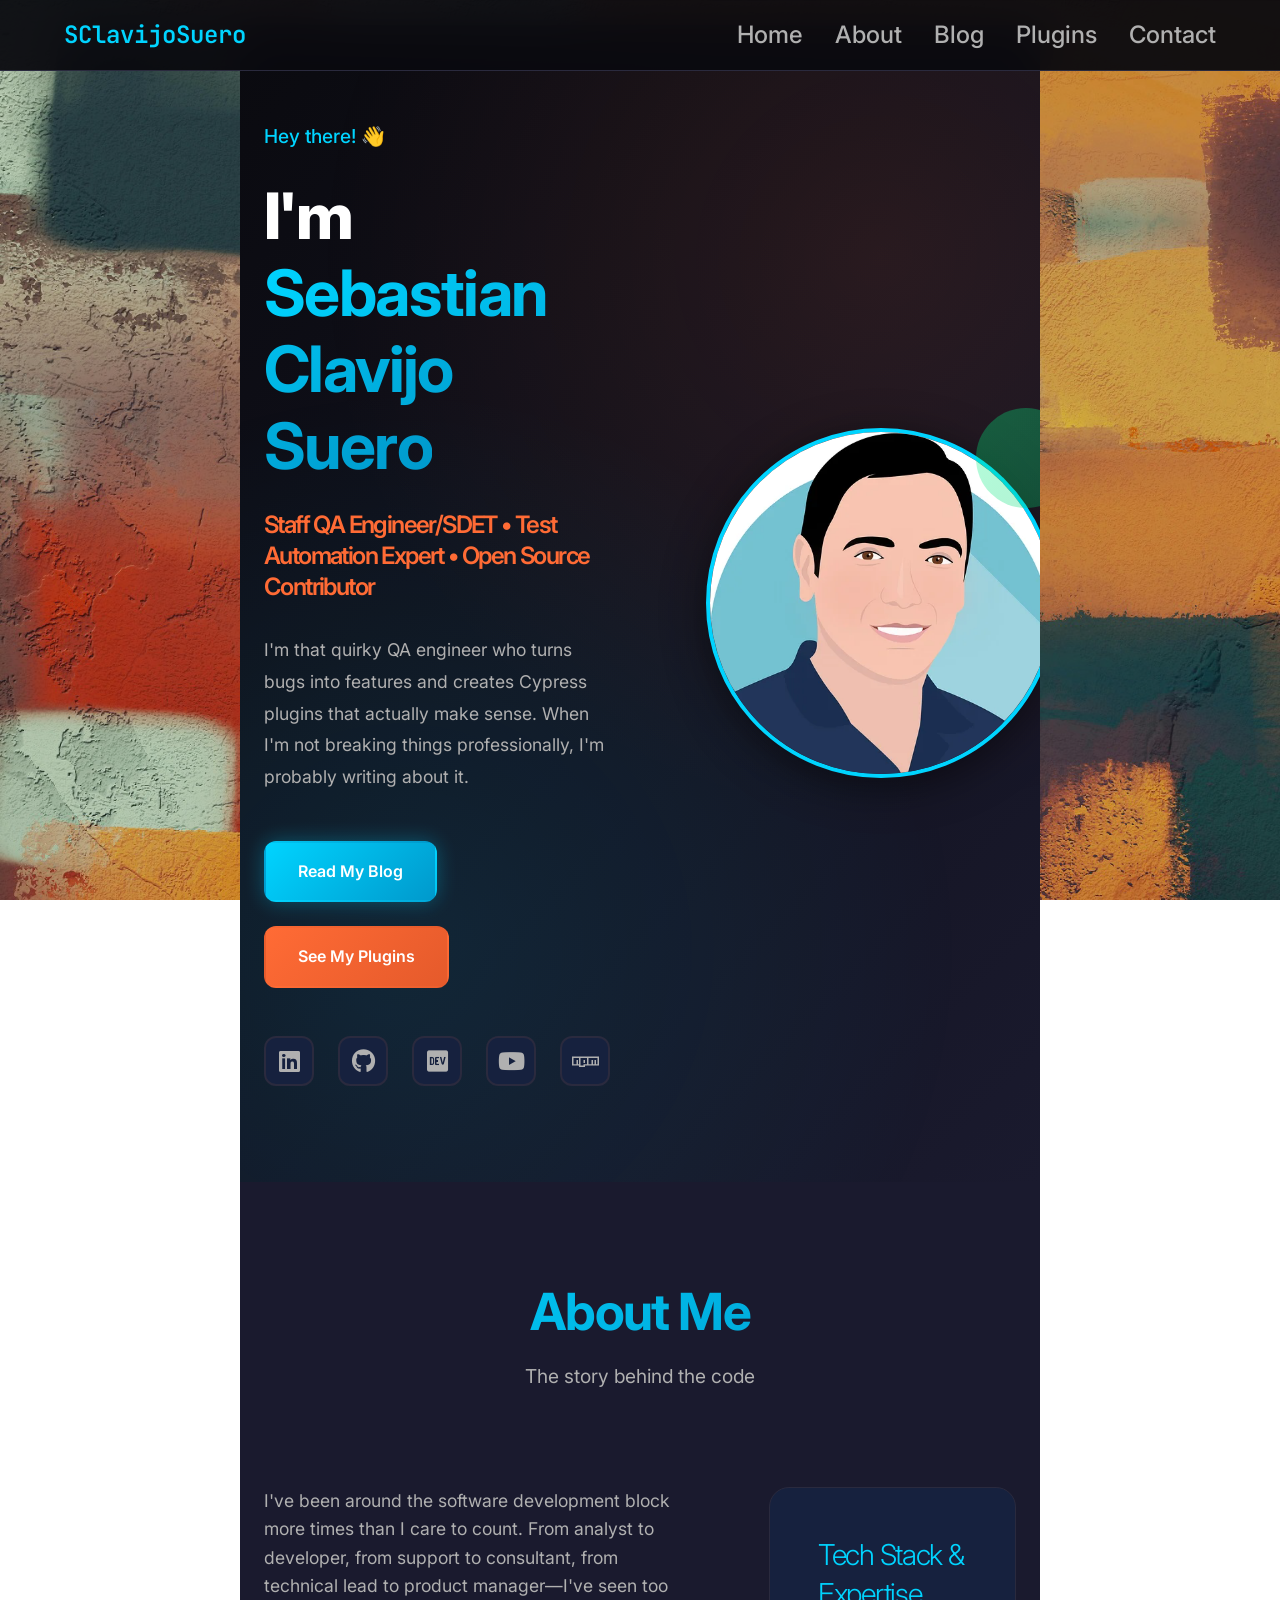
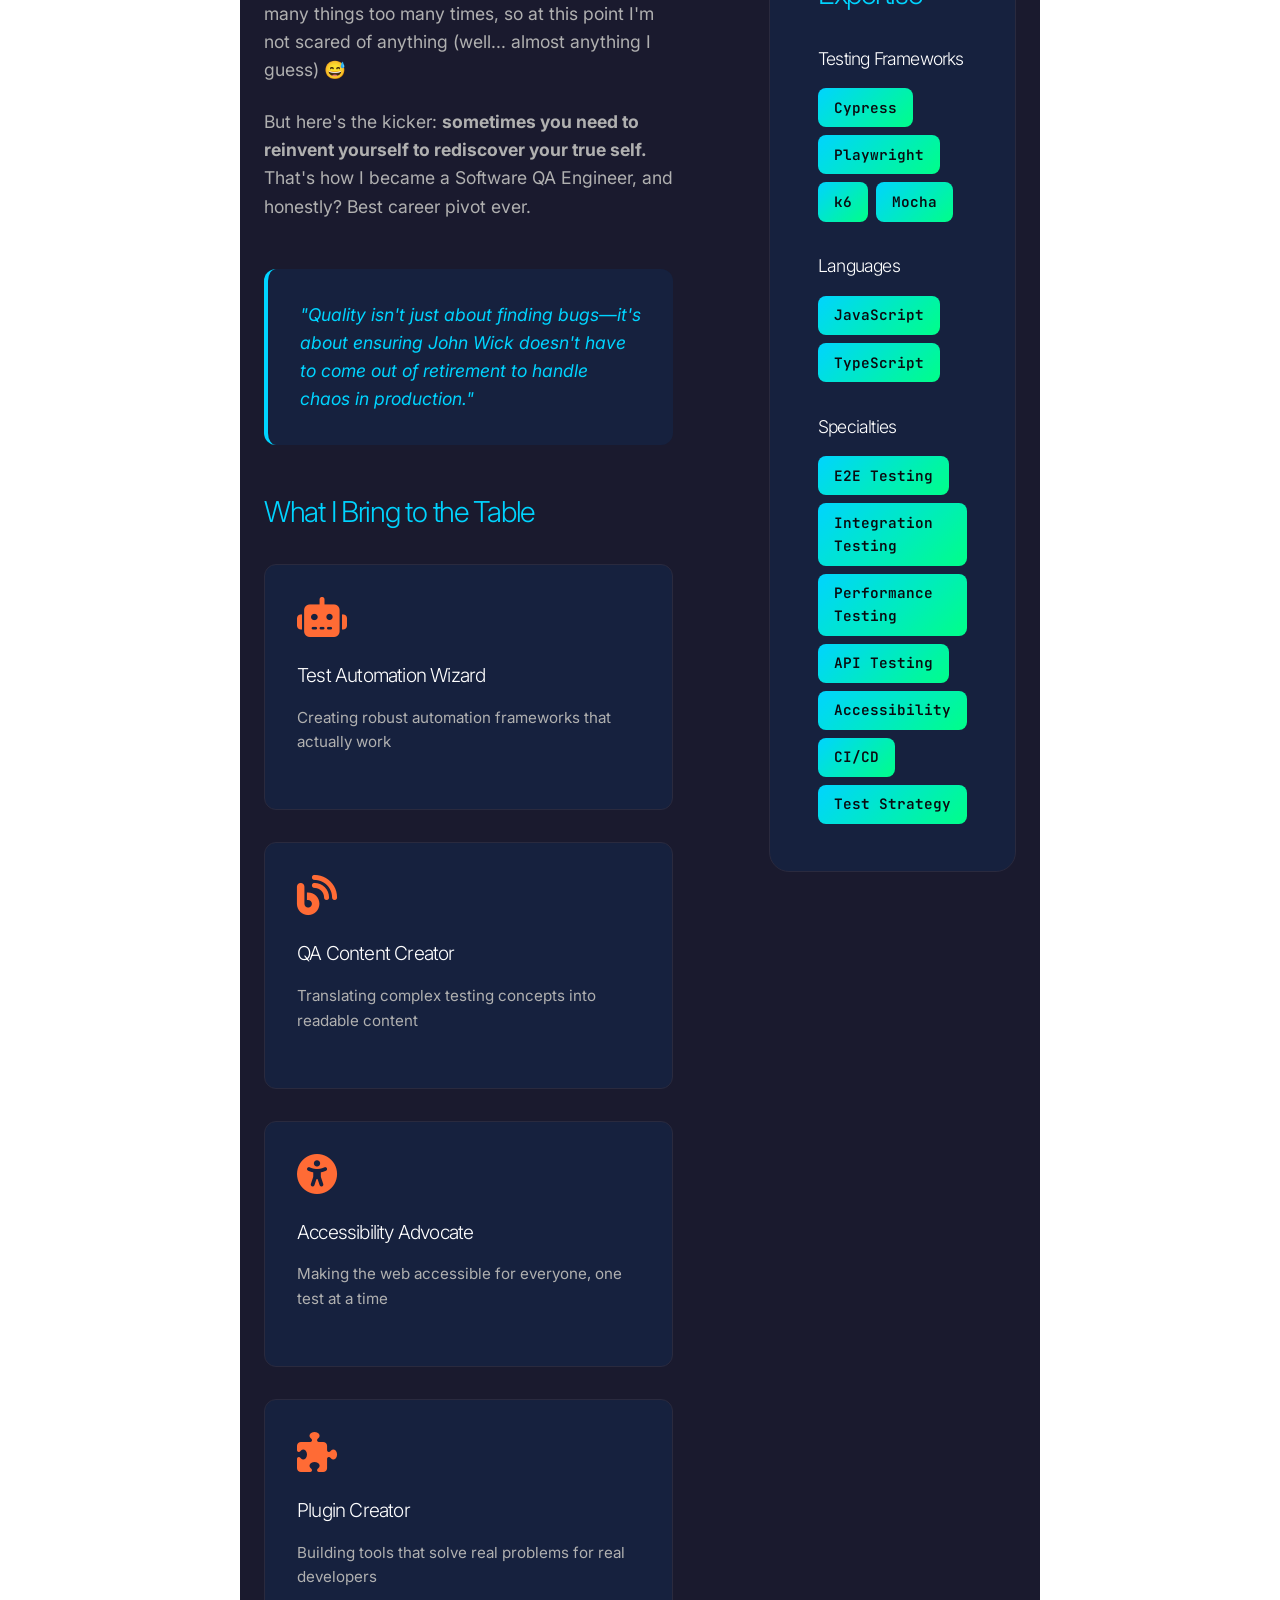
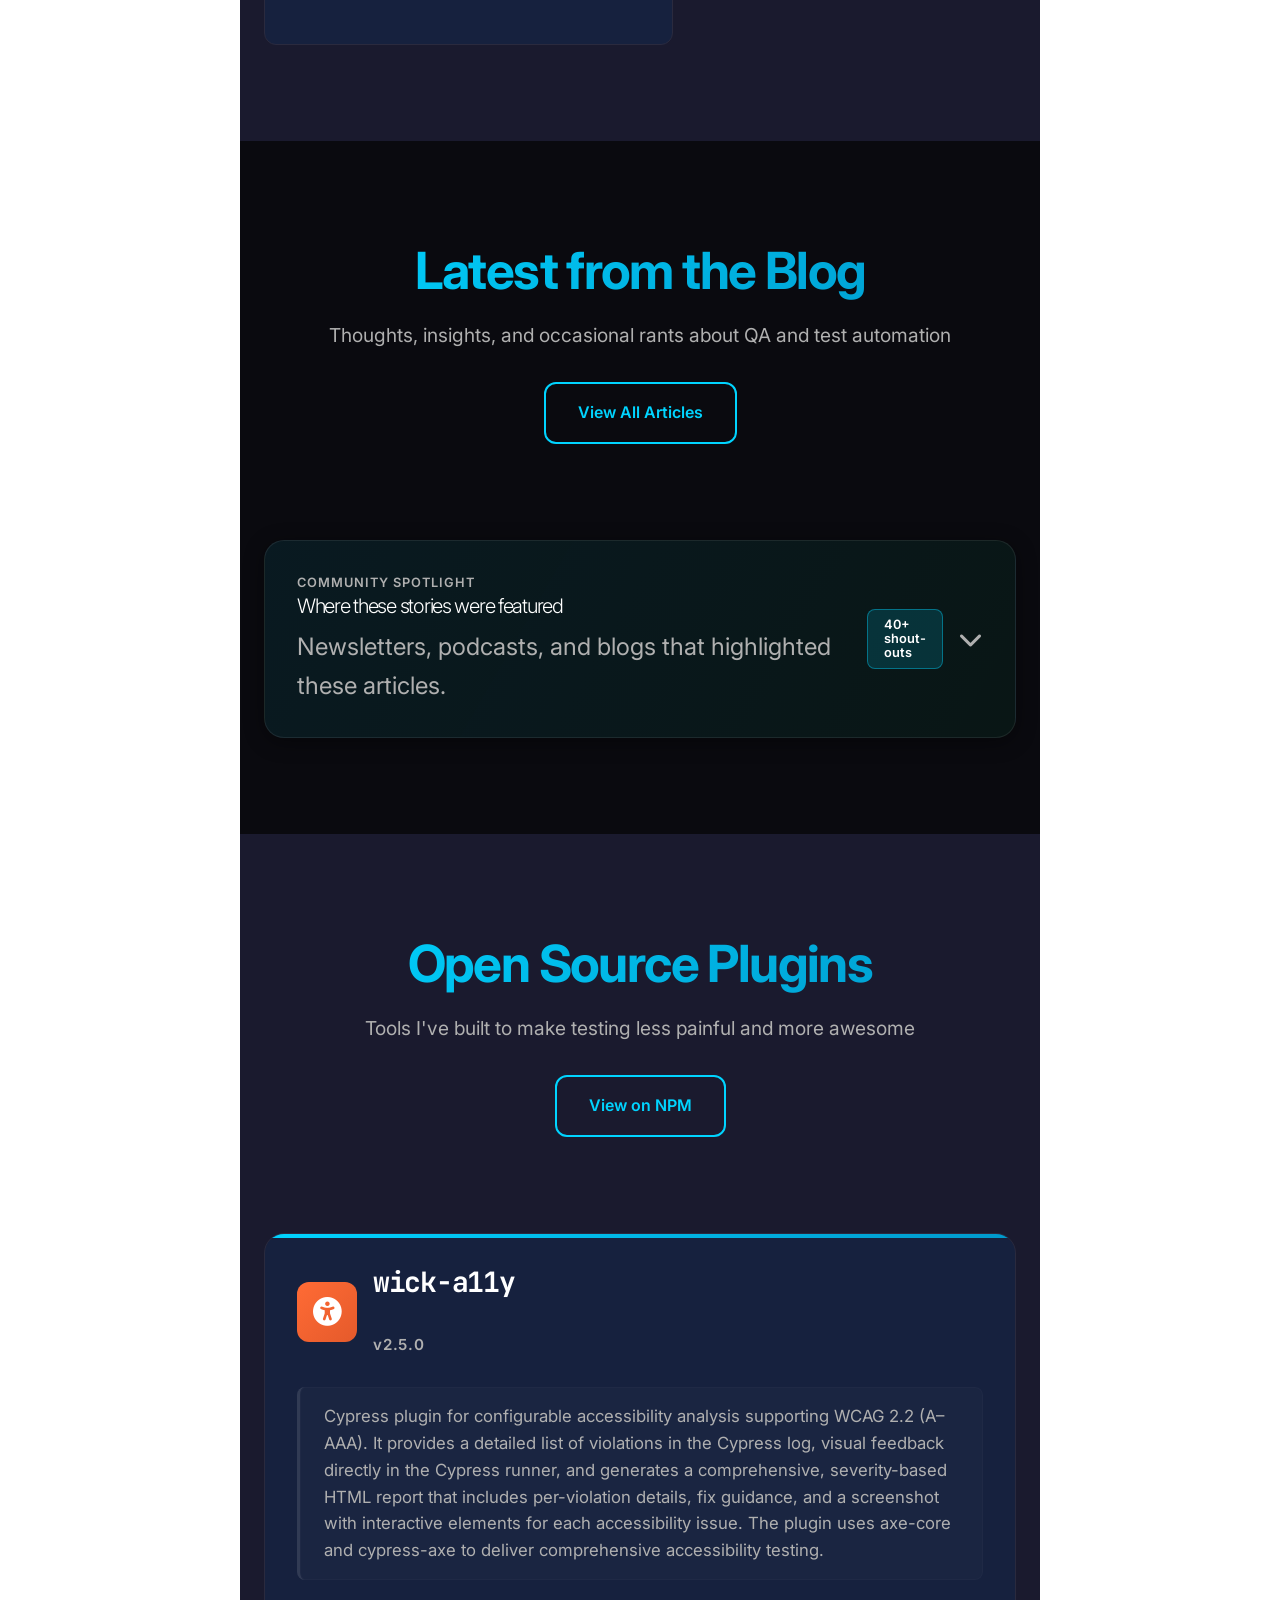
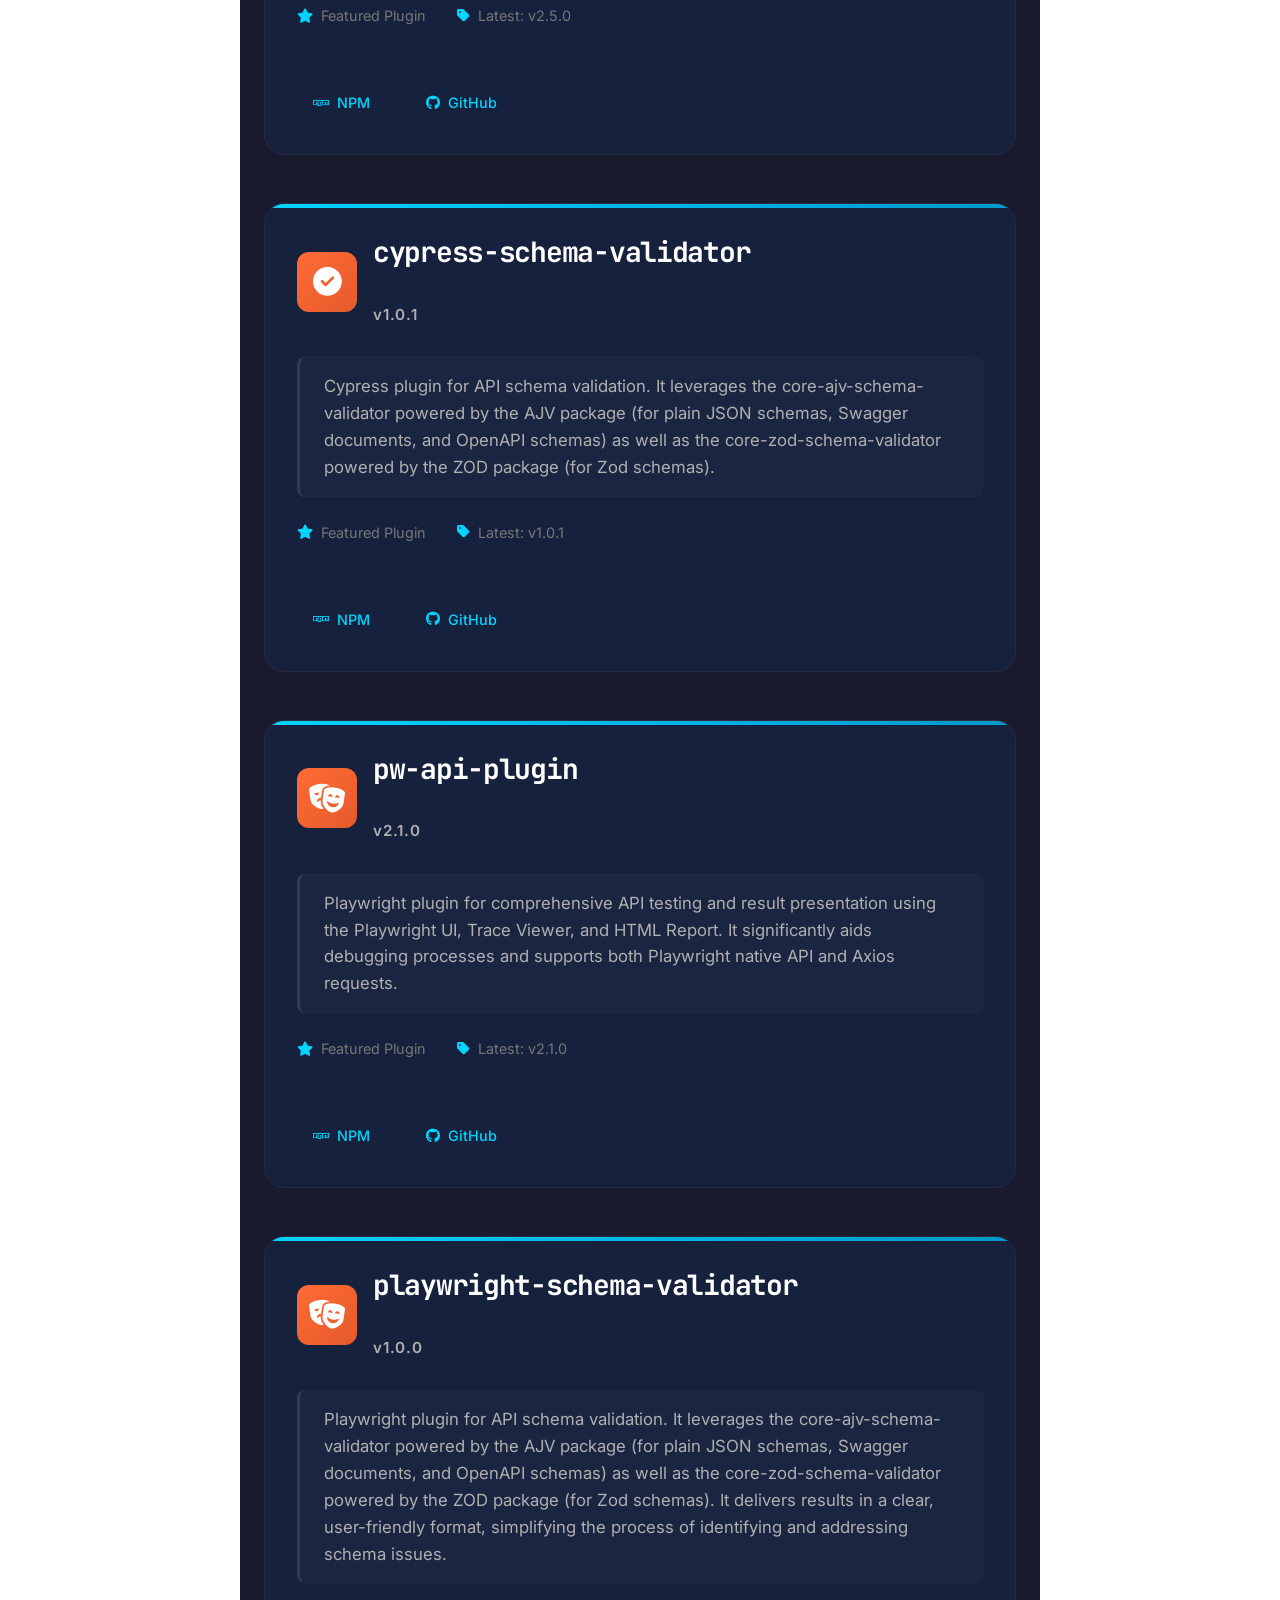
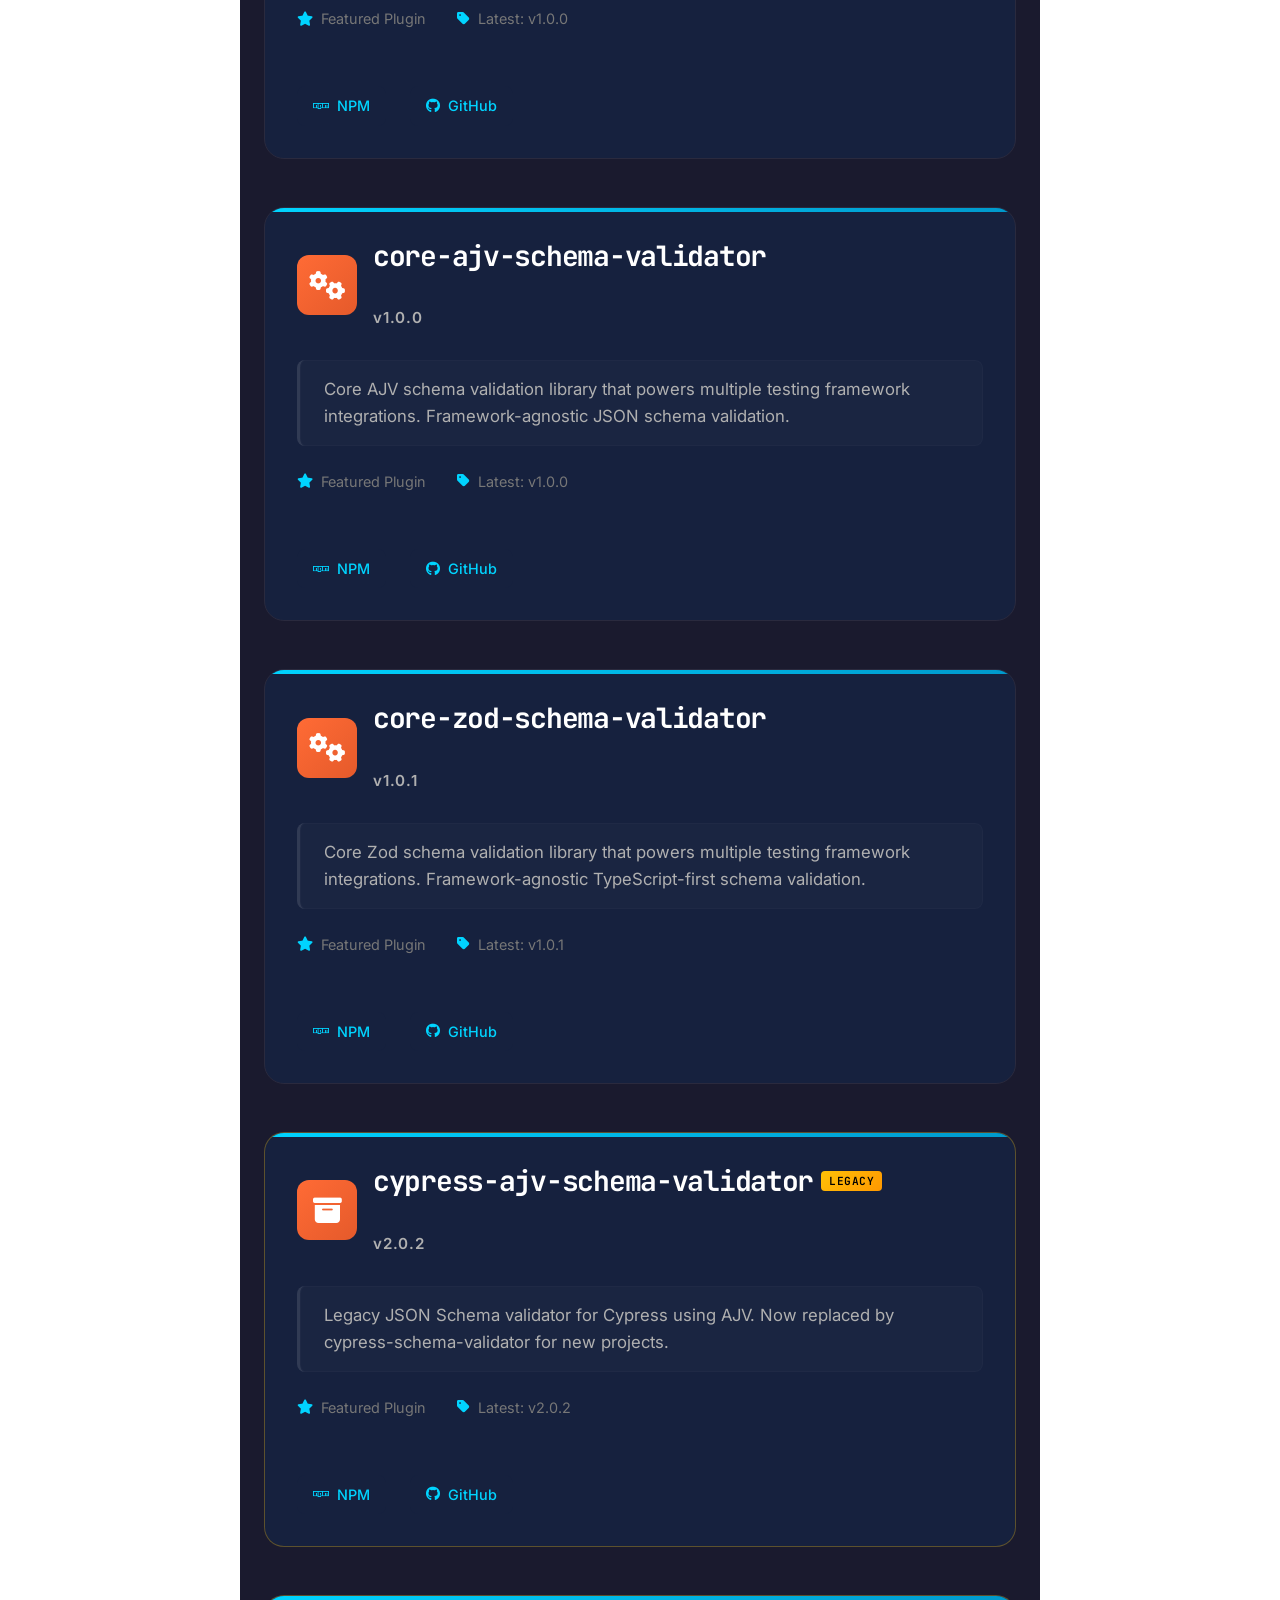
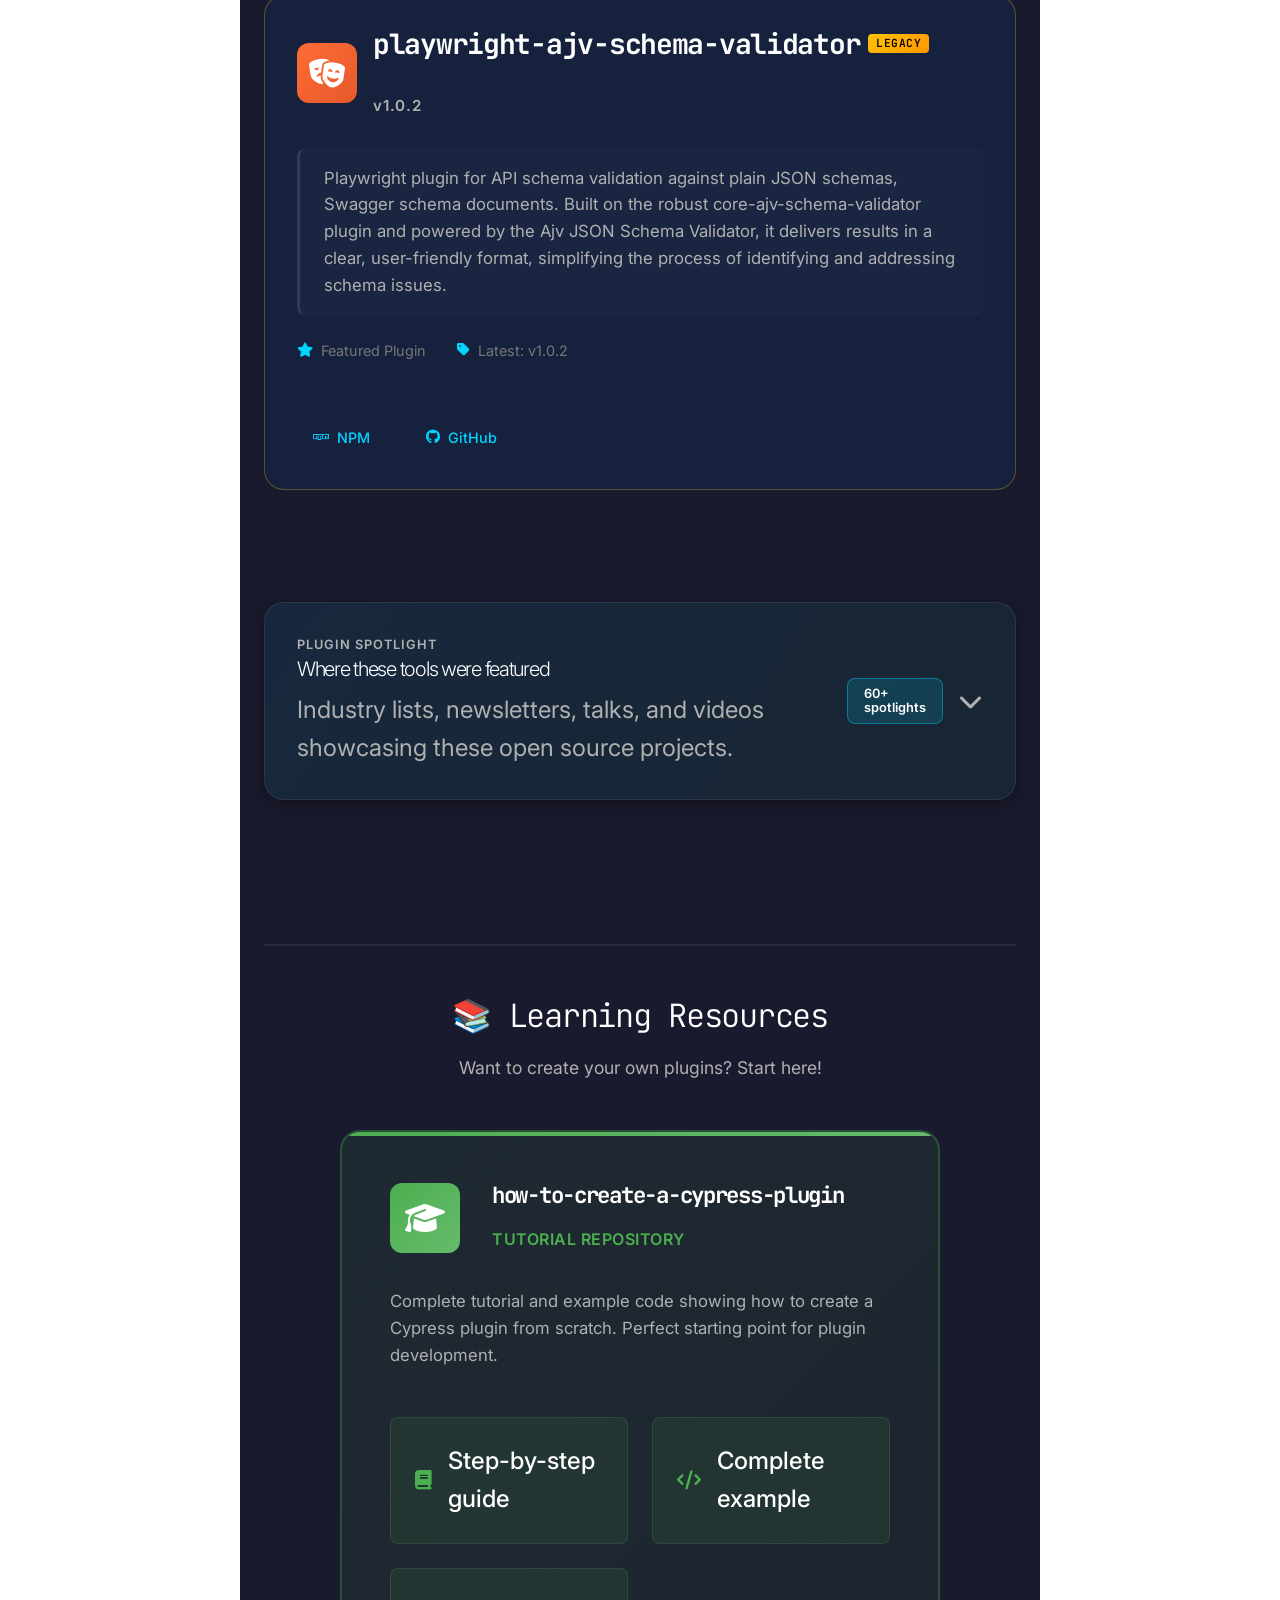
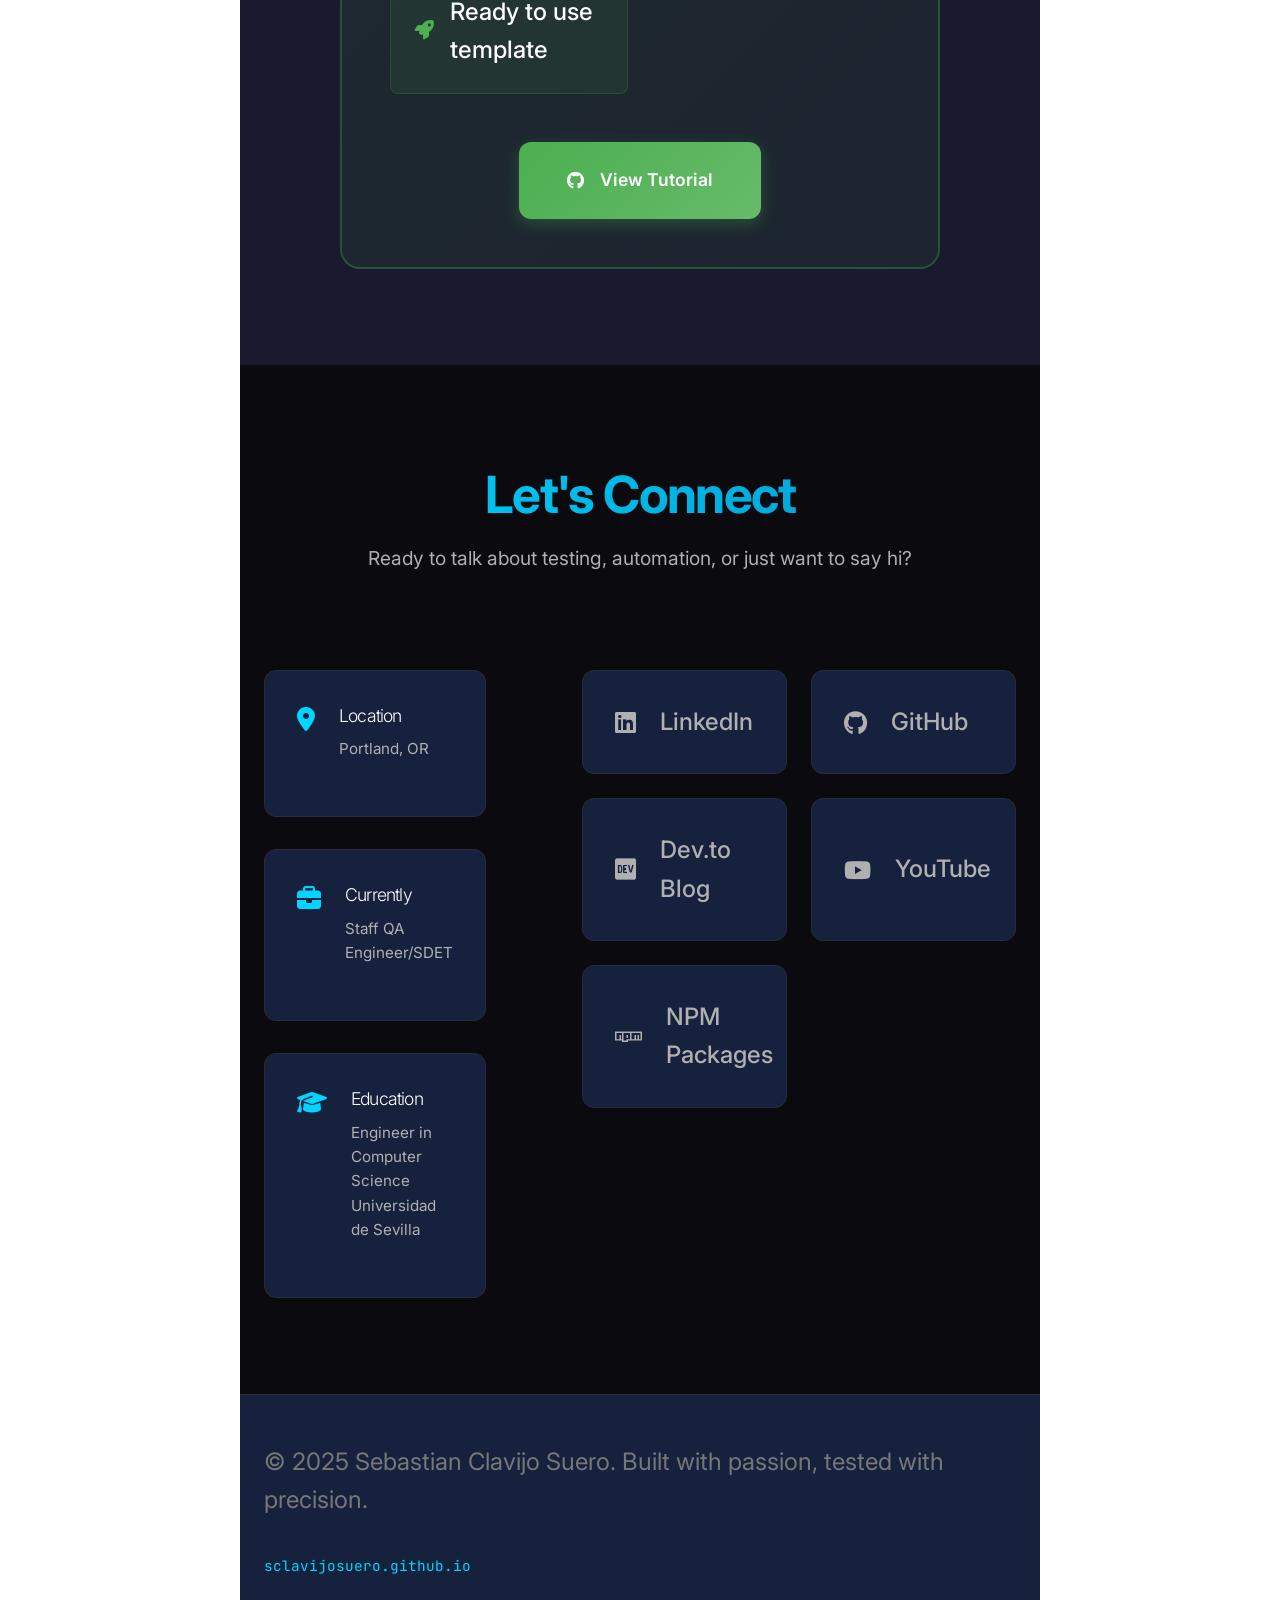
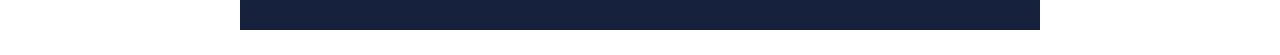
==== index.html @ fb74b49c "Added external references" ====
<!DOCTYPE html>
<html lang="en">
<head>
    <meta charset="UTF-8">
    <meta name="viewport" content="width=device-width, initial-scale=1.0">
    <title>Sebastian Clavijo Suero - QA Engineer & Test Automation Expert</title>
    <meta name="description" content="Staff QA Engineer/SDET, Test Automation Expert, Cypress & Playwright Independent Contributor, Creator of WICK-A11Y and CYPRESS-AJV-SCHEMA-VALIDATOR plugins">
    <meta name="author" content="Sebastian Clavijo Suero">
    <link rel="icon" type="image/png" href="images/favicon.png">
    
    <!-- Fonts -->
    <link href="https://fonts.googleapis.com/css2?family=Inter:wght@300;400;500;600;700&family=JetBrains+Mono:wght@400;500&display=swap" rel="stylesheet">
    
    <!-- Icons -->
    <link rel="stylesheet" href="https://cdnjs.cloudflare.com/ajax/libs/font-awesome/6.4.0/css/all.min.css">
    
    <!-- Custom CSS -->
    <link href="css/style.css" rel="stylesheet">
</head>
<body>
    <!-- Navigation -->
    <nav class="navbar">
        <div class="nav-container">
            <div class="nav-logo">
                <span class="nav-brand">SClavijoSuero</span>
            </div>
            <div class="nav-menu" id="nav-menu">
                <a href="#hero" class="nav-link">Home</a>
                <a href="#about" class="nav-link">About</a>
                <a href="#blog" class="nav-link">Blog</a>
                <a href="#plugins" class="nav-link">Plugins</a>
                <a href="#contact" class="nav-link">Contact</a>
            </div>
            <div class="nav-hamburger" id="nav-hamburger">
                <span></span>
                <span></span>
                <span></span>
            </div>
        </div>
    </nav>

    <!-- Hero Section -->
    <section id="hero" class="hero">
        <div class="container">
            <div class="hero-content">
                <div class="hero-text">
                    <div class="hero-greeting">Hey there! 👋</div>
                    <h1 class="hero-title">
                        I'm <span class="highlight">Sebastian Clavijo Suero</span>
                    </h1>
                    <h2 class="hero-subtitle">
                        Staff QA Engineer/SDET • Test Automation Expert • Open Source Contributor
                    </h2>
                    <p class="hero-description">
                        I'm that quirky QA engineer who turns bugs into features and creates Cypress plugins that actually make sense. 
                        When I'm not breaking things professionally, I'm probably writing about it.
                    </p>
                    <div class="hero-cta">
                        <a href="#blog" class="btn btn-primary">Read My Blog</a>
                        <a href="#plugins" class="btn btn-secondary">See My Plugins</a>
                    </div>
                    <div class="hero-social">
                        <a href="https://www.linkedin.com/in/sebastianclavijosuero/" target="_blank" rel="noopener" aria-label="LinkedIn">
                            <i class="fab fa-linkedin"></i>
                        </a>
                        <a href="https://github.com/sclavijosuero" target="_blank" rel="noopener" aria-label="GitHub">
                            <i class="fab fa-github"></i>
                        </a>
                        <a href="https://dev.to/sebastianclavijo" target="_blank" rel="noopener" aria-label="Dev.to Blog">
                            <i class="fab fa-dev"></i>
                        </a>
                        <a href="https://www.youtube.com/@SebastianClavijoSuero" target="_blank" rel="noopener" aria-label="YouTube">
                            <i class="fab fa-youtube"></i>
                        </a>
                        <a href="https://www.npmjs.com/~sclavijosuero" target="_blank" rel="noopener" aria-label="NPM">
                            <i class="fab fa-npm"></i>
                        </a>
                    </div>
                </div>
                <div class="hero-image">
                    <div class="image-container">
                        <img src="images/pic-draw.webp" alt="Sebastian Clavijo Suero" class="profile-img">
                        <div class="image-decoration"></div>
                    </div>
                </div>
            </div>
        </div>
    </section>

    <!-- About Section -->
    <section id="about" class="about">
        <div class="container">
            <div class="section-header">
                <h2 class="section-title">About Me</h2>
                <p class="section-subtitle">The story behind the code</p>
            </div>
            <div class="about-content">
                <div class="about-text">
                    <div class="about-intro">
                        <p>
                            I've been around the software development block more times than I care to count. 
                            From analyst to developer, from support to consultant, from technical lead to product manager—I've seen too many things too many times, so at this point I'm not scared of anything (well... almost anything I guess) 😅
                        </p>
                        <p>
                            But here's the kicker: <strong>sometimes you need to reinvent yourself to rediscover your true self.</strong> 
                            That's how I became a Software QA Engineer, and honestly? Best career pivot ever.
                        </p>
                        <blockquote class="about-quote">
                            "Quality isn't just about finding bugs—it's about ensuring John Wick doesn't have to come out of retirement to handle chaos in production."
                        </blockquote>
                    </div>
                    <div class="achievements">
                        <h3>What I Bring to the Table</h3>
                        <div class="achievement-grid">
                            <div class="achievement-item">
                                <i class="fas fa-robot"></i>
                                <h4>Test Automation Wizard</h4>
                                <p>Creating robust automation frameworks that actually work</p>
                            </div>
                            <div class="achievement-item">
                                <i class="fas fa-blog"></i>
                                <h4>QA Content Creator</h4>
                                <p>Translating complex testing concepts into readable content</p>
                            </div>
                            <div class="achievement-item">
                                <i class="fas fa-universal-access"></i>
                                <h4>Accessibility Advocate</h4>
                                <p>Making the web accessible for everyone, one test at a time</p>
                            </div>
                            <div class="achievement-item">
                                <i class="fas fa-puzzle-piece"></i>
                                <h4>Plugin Creator</h4>
                                <p>Building tools that solve real problems for real developers</p>
                            </div>
                        </div>
                    </div>
                </div>
                <div class="skills-container">
                    <h3>Tech Stack & Expertise</h3>
                    <div class="skills-grid">
                        <div class="skill-category">
                            <h4>Testing Frameworks</h4>
                            <div class="skill-tags">
                                <span class="skill-tag">Cypress</span>
                                <span class="skill-tag">Playwright</span>
                                <span class="skill-tag">k6</span>
                                <span class="skill-tag">Mocha</span>
                            </div>
                        </div>
                        <div class="skill-category">
                            <h4>Languages</h4>
                            <div class="skill-tags">
                                <span class="skill-tag">JavaScript</span>
                                <span class="skill-tag">TypeScript</span>
                            </div>
                        </div>
                        <div class="skill-category">
                            <h4>Specialties</h4>
                            <div class="skill-tags">
                                <span class="skill-tag">E2E Testing</span>
                                <span class="skill-tag">Integration Testing</span>
                                <span class="skill-tag">Performance Testing</span>
                                <span class="skill-tag">API Testing</span>
                                <span class="skill-tag">Accessibility</span>
                                <span class="skill-tag">CI/CD</span>
                                <span class="skill-tag">Test Strategy</span>
                            </div>
                        </div>
                    </div>
                </div>
            </div>
        </div>
    </section>

    <!-- Blog Section -->
    <section id="blog" class="blog">
        <div class="container">
            <div class="section-header">
                <h2 class="section-title">Latest from the Blog</h2>
                <p class="section-subtitle">Thoughts, insights, and occasional rants about QA and test automation</p>
                <a href="https://dev.to/sebastianclavijo" target="_blank" class="btn btn-outline">View All Articles</a>
            </div>
            <div class="blog-loading" id="blog-loading">
                <div class="spinner"></div>
                <p>Loading articles...</p>
            </div>
            <div class="blog-content" id="blog-content">
                <!-- Articles will be loaded dynamically -->
            </div>
            <div class="blog-features">
                <details class="feature-panel" id="community-highlights">
                    <summary class="feature-summary">
                        <div class="feature-summary-text">
                            <p class="feature-eyebrow">Community spotlight</p>
                            <h3>Where these stories were featured</h3>
                            <p class="feature-summary-copy">Newsletters, podcasts, and blogs that highlighted these articles.</p>
                        </div>
                        <div class="feature-summary-meta">
                            <span class="feature-chip" id="blog-features-count">Loading...</span>
                            <i class="fa-solid fa-chevron-down" aria-hidden="true"></i>
                        </div>
                    </summary>
                    <div class="feature-body">
                        <p class="feature-intro">
                            A running list of every time the blog traveled beyond dev.to—newsletters, curated digests, podcasts, and community shout-outs.
                        </p>
                        <div class="features-list" id="blog-features-content">
                            <!-- Feature mentions will be injected here -->
                        </div>
                        <button type="button" class="feature-collapse-btn" id="feature-collapse-btn">
                            <span>Collapse highlights</span>
                            <i class="fa-solid fa-chevron-up" aria-hidden="true"></i>
                        </button>
                    </div>
                </details>
            </div>
        </div>
    </section>

    <!-- Plugins Section -->
    <section id="plugins" class="plugins">
        <div class="container">
            <div class="section-header">
                <h2 class="section-title">Open Source Plugins</h2>
                <p class="section-subtitle">Tools I've built to make testing less painful and more awesome</p>
                <a href="https://www.npmjs.com/~sclavijosuero" target="_blank" class="btn btn-outline">View on NPM</a>
            </div>
            <div class="plugins-loading" id="plugins-loading">
                <div class="spinner"></div>
                <p>Loading plugins...</p>
            </div>
            <div class="plugins-grid" id="plugins-content">
                <!-- Plugins will be loaded dynamically -->
            </div>
        </div>
    </section>

    <!-- Contact Section -->
    <section id="contact" class="contact">
        <div class="container">
            <div class="section-header">
                <h2 class="section-title">Let's Connect</h2>
                <p class="section-subtitle">Ready to talk about testing, automation, or just want to say hi?</p>
            </div>
            <div class="contact-content">
                <div class="contact-info">
                    <div class="contact-item">
                        <i class="fas fa-map-marker-alt"></i>
                        <div>
                            <h4>Location</h4>
                            <p>Portland, OR</p>
                        </div>
                    </div>
                    <div class="contact-item">
                        <i class="fas fa-briefcase"></i>
                        <div>
                                                         <h4>Currently</h4>
                             <p>Staff QA Engineer/SDET</p>
                        </div>
                    </div>
                    <div class="contact-item">
                        <i class="fas fa-graduation-cap"></i>
                        <div>
                            <h4>Education</h4>
                            <p>Engineer in Computer Science<br>Universidad de Sevilla</p>
                        </div>
                    </div>
                </div>
                <div class="social-links">
                    <a href="https://www.linkedin.com/in/sebastianclavijosuero/" target="_blank" rel="noopener" class="social-link linkedin">
                        <i class="fab fa-linkedin"></i>
                        <span>LinkedIn</span>
                    </a>
                    <a href="https://github.com/sclavijosuero" target="_blank" rel="noopener" class="social-link github">
                        <i class="fab fa-github"></i>
                        <span>GitHub</span>
                    </a>
                    <a href="https://dev.to/sebastianclavijo" target="_blank" rel="noopener" class="social-link devto">
                        <i class="fab fa-dev"></i>
                        <span>Dev.to Blog</span>
                    </a>
                    <a href="https://www.youtube.com/@SebastianClavijoSuero" target="_blank" rel="noopener" class="social-link youtube">
                        <i class="fab fa-youtube"></i>
                        <span>YouTube</span>
                    </a>
                    <a href="https://www.npmjs.com/~sclavijosuero" target="_blank" rel="noopener" class="social-link npm">
                        <i class="fab fa-npm"></i>
                        <span>NPM Packages</span>
                    </a>
                </div>
            </div>
        </div>
    </section>

    <!-- Footer -->
    <footer class="footer">
        <div class="container">
            <div class="footer-content">
                <p>&copy; 2025 Sebastian Clavijo Suero. Built with passion, tested with precision.</p>
                <div class="footer-links">
                    <a href="https://sclavijosuero.github.io" target="_blank">sclavijosuero.github.io</a>
                </div>
            </div>
        </div>
    </footer>

    <!-- Scripts -->
    <!-- jQuery for better compatibility -->
    <script src="https://code.jquery.com/jquery-3.7.1.min.js" integrity="sha256-/JqT3SQfawRcv/BIHPThkBvs0OEvtFFmqPF/lYI/Cxo=" crossorigin="anonymous"></script>
    <script src="scripts/script.js"></script>
</body>
</html>
---- css/style.css ----
/**
 * Typography & Text styles
 */

/* html is set to 62.5% so that all the REM measurements are based on 10px sizing. So basically 1.5rem = 15px */
html {
  font-size: 62.5%;
}
body {
  font-size: 1.5em; /* currently ems cause chrome bug misinterpreting rems on body element */
  line-height: 1.6;
  font-weight: 400;
  font-family: "Roboto", "HelveticaNeue", "Helvetica Neue", Helvetica, Arial, sans-serif;
  color: #FFFFFF;
}

/**
 * Links
 */
a {
  font-weight: normal;
  text-decoration: none; 
  color:#EF6D3D;
  word-wrap: break-word;
}
a:focus {
  outline: thin dotted;
}


small {
  font-size: 75%;
}

/**
 * Headings
 */
h1,
h2,
h3,
h4,
h5,
h6 {
  line-height: 1;
  text-rendering: optimizeLegibility; /*  voodoo to enable ligatures and kerning | https://developer.mozilla.org/en-US/docs/CSS/text-rendering */
  margin-top: 0;
  margin-bottom: 2rem;
  font-weight: 300;
}
h1 { font-size: 3.6rem; line-height: 1.25; letter-spacing: -.1rem; padding: 10px 0 0; }
h2 { font-size: 2.8rem; line-height: 1.3;  letter-spacing: -.1rem; }
h3 { font-size: 2.4rem; line-height: 1.35; letter-spacing: -.08rem; }
h4 { font-size: 1.8rem; line-height: 1.5;  letter-spacing: -.05rem; }
h5 { font-size: 1.5rem; line-height: 1.6;  letter-spacing: 0; }
h6 { font-size: 1.4rem; line-height: 1.6;  letter-spacing: 0; }

/**
 * Paragraphs
 */
p {
  margin: 0 auto 1.5em auto; /* bottom margin for paragraphs */
}
/**
 * Quotes & Blockquotes
 */
q {
  quotes: '\00201C' '\00201D';
}
q:before {
  content: open-quote;
}
q:after {
  content: close-quote;
}

blockquote {
  /*background-color: #F8F8F8;*/
  border-left: 2px solid #AFC0D2;
  margin: 1.6em 10%;
  padding: .75em 1em;
  font-size:1.8rem;
}
blockquote p:last-child {
  margin-bottom: 0;  
}

/**
 * Layout styles
 */

 .title {
  font-size: 2.6rem; line-height: 1.3;  letter-spacing: -.17rem; margin: 0px;
 }

 .profile-picture {
  float: left;
  margin-right: 20px;
  width: 150px;
  height: 150px
}


/* Full size background image */
html, #container, .inner { background-color:transparent;}
html {
  background:url(../images/background.webp) center center no-repeat fixed;
  background-size:cover;
}
body {
  max-width:800px;
  margin:25px auto;
}
header, #content, footer { 
  background: rgba(0,0,0,.8); 
  padding:25px;
  color:#FFFFFF; 
}

footer {
  border-top: solid 1px #FFFFFF;
}

#skills {
  padding-inline-start: 20px;
}

/* Menu Links */
ul.main-menu {
  padding: 0;
  display: flex;
  flex-wrap: wrap;
  justify-content: left;
  list-style: none;
  width: 100%;
  margin: 50px 0 0 0;
}

ul.main-menu li a {
  margin-right:20px;
  font-size: 2.0rem;
  border-bottom: solid transparent 3px;
}

ul.main-menu li a.active {
  color:#FFFFFF;
  border-bottom-color:#EF6D3D;
}

ul.main-menu li a:hover,
footer a:hover {
  color:#B3C7AE;
  border-bottom: thin dotted;
}

.inner a {
  color: #f7b88e;
}
.inner a:hover {
  color:#B3C7AE;
  border-bottom: thin dotted;
}

.plugins-list li {
  margin-bottom: 2em;
}

.articles-list {
  padding-inline-start: 0px;
}
.plugins-list a {
  font-family: Arial Narrow;
  font-size: 1.1em;
  font-weight: 800;
}

.articles-list a {
  font-size: 1.04em;
  color: #000000e6;
  display: flex;
  align-items: center;
  font-weight: bold;
}

.articles-list a:hover {
  color: #4f7446;
  border-bottom: none;
}

.article-img {
  float: left;
  width: 20%;
  height: auto;
  border: 1px solid #00000033;
  border-radius: 5px;
}

.article-title {
  padding-left: 20px;
}
.article-description {
  font-size: 0.8em;
  margin-top: 10px;
}

.article {
    box-sizing: border-box;
    border-radius: 10px;
    margin: 0 auto;
    background-color: #EEF3F8;
    padding: 20px;
    /*display: flex;*/
    flex-direction: row;
    color: #000000e6;
    color: #00000099;
    margin-top: 35px;
    width: 85%;
}


.plugins-list a {
  font-size: 1.5em;
}

.plugin-image {
  margin: 20px 0px 10px 0px;
  width: 95%;
  height: auto;
}

/* Utility classes */
.hide {
  display:none;
}
.show {
  display:block;
}

.quote {
  box-sizing: border-box;
  border-radius: 20px;
  margin: 0 auto;
  background-color: #EEF3F8;
  padding: 32px;
  display: flex;
  flex-direction: column;
  color: #111111;
  margin-top: 50px;
}

@media only screen and (max-width: 700px) {
  .article {
    flex-direction: column;
  }
  .article-img {
    width: 100%;
    margin: auto;
  }
  .article-title {
    padding-left: 0px;
    padding-top: 15px;
    text-align: center;
  }
  .article-description {
    margin-top: 0px;
  }
  .articles-list a{
    display: grid;
  }
  .article-description {
    display: none;
  }
}

/* ===== CSS VARIABLES ===== */
:root {
    /* Colors */
    --primary-color: #00d4ff;
    --secondary-color: #ff6b35;
    --accent-color: #00ff88;
    --text-primary: #ffffff;
    --text-secondary: #b0b0b0;
    --text-muted: #777777;
    --bg-primary: #0a0a0f;
    --bg-secondary: #1a1a2e;
    --bg-tertiary: #16213e;
    --bg-card: #16213e;
    --border-color: #2a2a3e;
    --gradient-primary: linear-gradient(135deg, #00d4ff 0%, #0099cc 100%);
    --gradient-secondary: linear-gradient(135deg, #ff6b35 0%, #e55a2b 100%);
    --gradient-accent: linear-gradient(135deg, #00ff88 0%, #00cc6a 100%);
    
    /* Typography */
    --font-primary: 'Inter', -apple-system, BlinkMacSystemFont, 'Segoe UI', Roboto, sans-serif;
    --font-mono: 'JetBrains Mono', 'Fira Code', 'Courier New', monospace;
    
    /* Spacing */
    --spacing-xs: 0.5rem;
    --spacing-sm: 1rem;
    --spacing-md: 1.5rem;
    --spacing-lg: 2rem;
    --spacing-xl: 3rem;
    --spacing-2xl: 4rem;
    --spacing-3xl: 6rem;
    
    /* Borders */
    --border-radius-sm: 8px;
    --border-radius-md: 12px;
    --border-radius-lg: 20px;
    
    /* Shadows */
    --shadow-sm: 0 2px 8px rgba(0, 0, 0, 0.3);
    --shadow-md: 0 4px 20px rgba(0, 0, 0, 0.4);
    --shadow-lg: 0 8px 40px rgba(0, 0, 0, 0.5);
    --shadow-neon: 0 0 20px rgba(0, 212, 255, 0.3);
    
    /* Transitions */
    --transition-fast: 0.2s ease;
    --transition-smooth: 0.3s ease;
    --transition-slow: 0.5s ease;
}

/* ===== RESET & BASE STYLES ===== */
* {
    margin: 0;
    padding: 0;
    box-sizing: border-box;
}

html {
    scroll-behavior: smooth;
    font-size: 16px;
}

body {
    font-family: var(--font-primary);
    background: var(--bg-primary);
    color: var(--text-primary);
    line-height: 1.6;
    overflow-x: hidden;
}

/* ===== UTILITY CLASSES ===== */
.container {
    max-width: 1200px;
    margin: 0 auto;
    padding: 0 var(--spacing-md);
}

.section-header {
    text-align: center;
    margin-bottom: var(--spacing-3xl);
}

.section-title {
    font-size: clamp(2rem, 4vw, 3.5rem);
    font-weight: 700;
    margin-bottom: var(--spacing-sm);
    background: var(--gradient-primary);
    -webkit-background-clip: text;
    -webkit-text-fill-color: transparent;
    background-clip: text;
}

.section-subtitle {
    font-size: 1.2rem;
    color: var(--text-secondary);
    margin-bottom: var(--spacing-lg);
}

.highlight {
    background: var(--gradient-primary);
    -webkit-background-clip: text;
    -webkit-text-fill-color: transparent;
    background-clip: text;
    font-weight: 700;
}

/* ===== BUTTONS ===== */
.btn {
    display: inline-flex;
    align-items: center;
    padding: var(--spacing-sm) var(--spacing-lg);
    border-radius: var(--border-radius-md);
    text-decoration: none;
    font-weight: 600;
    font-size: 1rem;
    transition: all var(--transition-smooth);
    cursor: pointer;
    border: 2px solid transparent;
    position: relative;
    overflow: hidden;
}

.btn-primary {
    background: var(--gradient-primary);
    color: white;
    box-shadow: var(--shadow-neon);
}

.btn-primary:hover {
    transform: translateY(-2px);
    box-shadow: 0 0 30px rgba(0, 212, 255, 0.5);
}

.btn-secondary {
    background: var(--gradient-secondary);
    color: white;
}

.btn-secondary:hover {
    transform: translateY(-2px);
    box-shadow: 0 0 20px rgba(255, 107, 53, 0.4);
}

.btn-outline {
    background: transparent;
    color: var(--primary-color);
    border-color: var(--primary-color);
}

.btn-outline:hover {
    background: var(--primary-color);
    color: white;
    transform: translateY(-2px);
}

/* ===== NAVIGATION ===== */
.navbar {
    position: fixed;
    top: 0;
    left: 0;
    right: 0;
    background: rgba(10, 10, 15, 0.95);
    backdrop-filter: blur(20px);
    border-bottom: 1px solid var(--border-color);
    z-index: 1000;
    transition: all var(--transition-smooth);
}

.nav-container {
    display: flex;
    justify-content: space-between;
    align-items: center;
    padding: var(--spacing-sm) var(--spacing-md);
    max-width: 1200px;
    margin: 0 auto;
}

.nav-brand {
    font-family: var(--font-mono);
    font-size: 1.5rem;
    font-weight: 600;
    color: var(--primary-color);
}

.nav-menu {
    display: flex;
    gap: var(--spacing-lg);
}

.nav-link {
    color: var(--text-secondary);
    text-decoration: none;
    font-weight: 500;
    transition: all var(--transition-fast);
    position: relative;
}

.nav-link:hover {
    color: var(--primary-color);
}

.nav-link::after {
    content: '';
    position: absolute;
    bottom: -5px;
    left: 0;
    width: 0;
    height: 2px;
    background: var(--gradient-primary);
    transition: width var(--transition-smooth);
}

.nav-link:hover::after {
    width: 100%;
}

.nav-hamburger {
    display: none;
    flex-direction: column;
    cursor: pointer;
    gap: 4px;
}

.nav-hamburger span {
    width: 25px;
    height: 3px;
    background: var(--primary-color);
    transition: all var(--transition-fast);
}

/* ===== HERO SECTION ===== */
.hero {
    min-height: 100vh;
    display: flex;
    align-items: center;
    position: relative;
    background: linear-gradient(135deg, var(--bg-primary) 0%, var(--bg-secondary) 100%);
    overflow: hidden;
}

.hero::before {
    content: '';
    position: absolute;
    top: 0;
    left: 0;
    right: 0;
    bottom: 0;
    background: 
        radial-gradient(circle at 20% 80%, rgba(0, 212, 255, 0.1) 0%, transparent 50%),
        radial-gradient(circle at 80% 20%, rgba(255, 107, 53, 0.1) 0%, transparent 50%);
    z-index: 1;
}

.hero-content {
    display: grid;
    grid-template-columns: 1fr 1fr;
    gap: var(--spacing-3xl);
    align-items: center;
    position: relative;
    z-index: 2;
    padding: var(--spacing-3xl) 0;
}

.hero-greeting {
    font-size: 1.2rem;
    color: var(--primary-color);
    margin-bottom: var(--spacing-sm);
    font-weight: 500;
}

.hero-title {
    font-size: clamp(2.5rem, 5vw, 4rem);
    font-weight: 800;
    line-height: 1.2;
    margin-bottom: var(--spacing-md);
}

.hero-subtitle {
    font-size: clamp(1.2rem, 2.5vw, 1.5rem);
    color: var(--secondary-color);
    font-weight: 600;
    margin-bottom: var(--spacing-lg);
}

.hero-description {
    font-size: 1.1rem;
    color: var(--text-secondary);
    margin-bottom: var(--spacing-xl);
    line-height: 1.8;
}

.hero-cta {
    display: flex;
    gap: var(--spacing-md);
    margin-bottom: var(--spacing-xl);
    flex-wrap: wrap;
}

.hero-social {
    display: flex;
    gap: var(--spacing-md);
}

.hero-social a {
    display: flex;
    align-items: center;
    justify-content: center;
    width: 50px;
    height: 50px;
    background: var(--bg-card);
    border: 2px solid var(--border-color);
    border-radius: var(--border-radius-md);
    color: var(--text-secondary);
    font-size: 1.5rem;
    transition: all var(--transition-smooth);
}

.hero-social a:hover {
    color: var(--primary-color);
    border-color: var(--primary-color);
    transform: translateY(-3px);
    box-shadow: var(--shadow-neon);
}

.hero-image {
    display: flex;
    justify-content: center;
    align-items: center;
}

.image-container {
    position: relative;
    width: 350px;
    height: 350px;
}

.profile-img {
    width: 100%;
    height: 100%;
    object-fit: cover;
    border-radius: 50%;
    border: 4px solid var(--primary-color);
    box-shadow: var(--shadow-lg);
    transition: all var(--transition-smooth);
}

.profile-img:hover {
    box-shadow: 0 0 50px rgba(0, 212, 255, 0.4);
}

.image-decoration {
    position: absolute;
    top: -20px;
    right: -20px;
    width: 100px;
    height: 100px;
    background: var(--gradient-accent);
    border-radius: 50%;
    opacity: 0.3;
    animation: float 3s ease-in-out infinite;
}

@keyframes float {
    0%, 100% { transform: translateY(0px); }
    50% { transform: translateY(-20px); }
}

/* ===== ABOUT SECTION ===== */
.about {
    padding: var(--spacing-3xl) 0;
    background: var(--bg-secondary);
}

.about-content {
    display: grid;
    grid-template-columns: 2fr 1fr;
    gap: var(--spacing-3xl);
    align-items: start;
}

.about-intro {
    margin-bottom: var(--spacing-xl);
}

.about-intro p {
    font-size: 1.1rem;
    margin-bottom: var(--spacing-md);
    color: var(--text-secondary);
}

.about-quote {
    background: var(--bg-card);
    padding: var(--spacing-lg);
    border-left: 4px solid var(--primary-color);
    border-radius: var(--border-radius-md);
    font-style: italic;
    margin: var(--spacing-xl) 0;
    color: var(--primary-color);
    font-size: 1.1rem;
}

.achievements h3 {
    color: var(--primary-color);
    margin-bottom: var(--spacing-lg);
    font-size: 1.8rem;
}

.achievement-grid {
    display: grid;
    grid-template-columns: repeat(auto-fit, minmax(250px, 1fr));
    gap: var(--spacing-lg);
}

.achievement-item {
    background: var(--bg-card);
    padding: var(--spacing-lg);
    border-radius: var(--border-radius-md);
    border: 1px solid var(--border-color);
    transition: all var(--transition-smooth);
}

.achievement-item:hover {
    transform: translateY(-5px);
    border-color: var(--primary-color);
    box-shadow: var(--shadow-md);
}

.achievement-item i {
    font-size: 2.5rem;
    color: var(--secondary-color);
    margin-bottom: var(--spacing-md);
}

.achievement-item h4 {
    color: var(--text-primary);
    margin-bottom: var(--spacing-sm);
    font-size: 1.2rem;
}

.achievement-item p {
    color: var(--text-secondary);
    font-size: 0.95rem;
}

.skills-container {
    background: var(--bg-card);
    padding: var(--spacing-xl);
    border-radius: var(--border-radius-lg);
    border: 1px solid var(--border-color);
}

.skills-container h3 {
    color: var(--primary-color);
    margin-bottom: var(--spacing-lg);
    font-size: 1.8rem;
}

.skills-grid {
    display: flex;
    flex-direction: column;
    gap: var(--spacing-lg);
}

.skill-category h4 {
    color: var(--text-primary);
    margin-bottom: var(--spacing-sm);
    font-size: 1.1rem;
}

.skill-tags {
    display: flex;
    flex-wrap: wrap;
    gap: var(--spacing-xs);
}

.skill-tag {
    background: linear-gradient(135deg, var(--primary-color), var(--accent-color));
    color: var(--bg-primary);
    padding: var(--spacing-xs) var(--spacing-sm);
    border-radius: var(--border-radius-sm);
    font-size: 0.9rem;
    font-weight: 600;
    font-family: var(--font-mono);
    transition: all var(--transition-fast);
}

.skill-tag:hover {
    transform: scale(1.05);
    box-shadow: var(--shadow-sm);
}

/* ===== BLOG SECTION ===== */
.blog {
    padding: var(--spacing-3xl) 0;
    background: var(--bg-primary);
}

.blog-loading, .plugins-loading {
    text-align: center;
    padding: var(--spacing-3xl) 0;
}

.spinner {
    width: 50px;
    height: 50px;
    border: 4px solid var(--border-color);
    border-top: 4px solid var(--primary-color);
    border-radius: 50%;
    animation: spin 1s linear infinite;
    margin: 0 auto var(--spacing-md);
}

@keyframes spin {
    0% { transform: rotate(0deg); }
    100% { transform: rotate(360deg); }
}

.blog-content {
    display: none;
}

.blog-content.loaded {
    display: block;
}



.articles-grid {
    display: grid;
    grid-template-columns: repeat(auto-fit, minmax(350px, 1fr));
    gap: var(--spacing-lg);
}

.article-card {
    background: var(--bg-card);
    border-radius: var(--border-radius-lg);
    overflow: hidden;
    border: 1px solid var(--border-color);
    transition: all var(--transition-smooth);
    text-decoration: none;
    color: inherit;
}

.article-card:hover {
    transform: translateY(-8px);
    border-color: var(--primary-color);
    box-shadow: var(--shadow-lg);
}

.article-image {
    width: 100%;
    height: 200px;
    object-fit: cover;
    background: var(--bg-tertiary);
}

.article-content {
    padding: var(--spacing-lg);
}

.article-title {
    font-size: 1.3rem;
    font-weight: 600;
    margin-bottom: var(--spacing-sm);
    color: var(--text-primary);
    line-height: 1.4;
}

.article-description {
    color: var(--text-secondary);
    font-size: 0.95rem;
    margin-bottom: var(--spacing-md);
    line-height: 1.6;
}

.article-meta {
    display: flex;
    justify-content: space-between;
    align-items: center;
    font-size: 0.85rem;
    color: var(--text-muted);
}

.blog-features {
    margin-top: var(--spacing-3xl);
}

.plugin-features {
    margin-top: var(--spacing-2xl);
}

.plugins-grid .plugin-features {
    grid-column: 1 / -1;
}

.feature-panel {
    border: 1px solid rgba(255, 255, 255, 0.08);
    border-radius: var(--border-radius-lg);
    background: linear-gradient(120deg, rgba(0, 212, 255, 0.08), rgba(0, 255, 136, 0.05));
    box-shadow: var(--shadow-md);
    overflow: hidden;
}

.feature-panel summary {
    list-style: none;
}

.feature-summary {
    display: flex;
    justify-content: space-between;
    align-items: center;
    gap: var(--spacing-md);
    padding: var(--spacing-lg);
    cursor: pointer;
    position: relative;
}

.feature-summary::-webkit-details-marker {
    display: none;
}

.feature-summary-text h3 {
    margin-bottom: var(--spacing-xs);
    font-size: 1.25rem;
    color: var(--text-primary);
}

.feature-summary-copy {
    color: var(--text-secondary);
}

.feature-summary-text p {
    margin-bottom: 0;
    color: var(--text-secondary);
}

.feature-eyebrow {
    text-transform: uppercase;
    letter-spacing: 0.08em;
    font-size: 0.8rem;
    color: var(--accent-color);
    margin-bottom: var(--spacing-xs);
    font-weight: 600;
}

.feature-summary-meta {
    display: flex;
    align-items: center;
    gap: var(--spacing-sm);
    color: var(--text-secondary);
    font-weight: 600;
}

.feature-chip {
    background: rgba(0, 212, 255, 0.15);
    color: var(--text-primary);
    padding: var(--spacing-xs) var(--spacing-sm);
    border-radius: var(--border-radius-sm);
    font-size: 0.8rem;
    font-weight: 600;
    border: 1px solid rgba(0, 212, 255, 0.4);
    display: inline-flex;
    flex-direction: column;
    line-height: 1.1;
}

.feature-chip span {
    display: block;
}

.feature-summary i {
    transition: transform var(--transition-smooth);
}

.feature-panel[open] .feature-summary i {
    transform: rotate(180deg);
}

.feature-body {
    padding: 0 var(--spacing-lg) var(--spacing-lg);
    border-top: 1px solid rgba(255, 255, 255, 0.1);
}

.feature-intro {
    color: var(--text-secondary);
    margin-top: var(--spacing-md);
    margin-bottom: var(--spacing-lg);
    font-size: 0.95rem;
}

.features-list {
    display: flex;
    flex-direction: column;
    gap: var(--spacing-md);
}

.plugin-features-list {
    display: flex;
    flex-direction: column;
    gap: var(--spacing-xl);
}

.plugin-feature-group {
    display: flex;
    flex-direction: column;
    gap: var(--spacing-md);
}

.plugin-feature-list {
    display: flex;
    flex-direction: column;
    gap: var(--spacing-md);
}

.plugin-feature-article h4 a {
    color: var(--text-primary);
}

.plugin-feature-article h4 a:hover {
    color: var(--accent-color);
}

.feature-group-title {
    text-transform: uppercase;
    letter-spacing: 0.12em;
    font-size: 1.2rem;
    color: var(--secondary-color);
    font-weight: 700;
    border-left: 4px solid var(--secondary-color);
    padding-left: var(--spacing-sm);
    margin-bottom: var(--spacing-sm);
}

.plugin-feature-group:nth-of-type(1) .feature-group-title {
    color: var(--primary-color);
    border-color: var(--primary-color);
}

.plugin-feature-group:nth-of-type(2) .feature-group-title {
    color: var(--secondary-color);
    border-color: var(--secondary-color);
}

.plugin-feature-group:nth-of-type(3) .feature-group-title {
    color: var(--accent-color);
    border-color: var(--accent-color);
}

.feature-article {
    background: rgba(15, 27, 56, 0.7);
    border: 1px solid rgba(255, 255, 255, 0.08);
    border-radius: var(--border-radius-md);
    padding: var(--spacing-sm) var(--spacing-md);
    box-shadow: var(--shadow-sm);
    transition: border-color var(--transition-smooth), transform var(--transition-smooth);
}

.feature-article:hover {
    border-color: var(--primary-color);
    transform: translateY(-4px);
}

.feature-article-header {
    display: flex;
    justify-content: space-between;
    align-items: flex-start;
    gap: var(--spacing-sm);
    margin-bottom: var(--spacing-sm);
}

.feature-article-header h4 {
    margin-bottom: var(--spacing-xs);
    font-size: 1.05rem;
}

.feature-article-header a {
    color: var(--text-primary);
}

.feature-article-meta {
    font-size: 0.8rem;
    padding: var(--spacing-xs) var(--spacing-sm);
    border-radius: var(--border-radius-sm);
    background: rgba(255, 255, 255, 0.08);
    color: var(--text-secondary);
    white-space: nowrap;
}

.feature-mentions {
    margin: 0;
    padding-left: var(--spacing-md);
    color: var(--text-secondary);
    font-size: 0.95rem;
}

.feature-mentions--empty {
    padding-left: 0;
}

.feature-mentions li {
    margin-bottom: var(--spacing-xs);
    list-style: none;
}

.feature-mentions a {
    color: var(--text-primary);
    display: inline-flex;
    align-items: center;
    gap: var(--spacing-xs);
    font-size: 0.95rem;
}

.feature-mentions a:hover {
    color: var(--accent-color);
}

.feature-mentions i {
    font-size: 0.8rem;
    color: var(--accent-color);
}

.feature-mention-text {
    color: var(--text-secondary);
    font-size: 0.95rem;
}

.feature-collapse-btn {
    margin-top: var(--spacing-lg);
    background: transparent;
    border: 1px solid rgba(255, 255, 255, 0.2);
    color: var(--text-primary);
    padding: var(--spacing-sm) var(--spacing-md);
    border-radius: var(--border-radius-sm);
    display: inline-flex;
    align-items: center;
    gap: var(--spacing-xs);
    cursor: pointer;
    transition: background var(--transition-fast), color var(--transition-fast);
}

.feature-collapse-btn:hover {
    background: rgba(255, 255, 255, 0.1);
    color: var(--accent-color);
}

@media (max-width: 768px) {
    .feature-summary {
        flex-direction: column;
        align-items: flex-start;
    }

    .feature-summary-meta {
        width: 100%;
        justify-content: space-between;
    }

    .feature-article-header {
        flex-direction: column;
        align-items: flex-start;
    }
}

.article-date {
    font-family: var(--font-mono);
}

.article-tags {
    display: flex;
    gap: var(--spacing-xs);
}

.article-tag {
    background: var(--bg-tertiary);
    padding: 2px 8px;
    border-radius: var(--border-radius-sm);
    font-family: var(--font-mono);
    font-size: 0.75rem;
}

/* ===== PLUGINS SECTION ===== */
.plugins {
    padding: var(--spacing-3xl) 0;
    background: var(--bg-secondary);
}

.plugins-grid {
    display: grid;
    grid-template-columns: repeat(auto-fit, minmax(400px, 1fr));
    gap: var(--spacing-xl);
}

.plugin-card {
    background: var(--bg-card);
    border-radius: var(--border-radius-lg);
    padding: var(--spacing-lg);
    border: 1px solid var(--border-color);
    transition: all var(--transition-smooth);
    position: relative;
    overflow: hidden;
    display: flex;
    flex-direction: column;
    gap: var(--spacing-md);
}

.plugin-card::before {
    content: '';
    position: absolute;
    top: 0;
    left: 0;
    right: 0;
    height: 4px;
    background: var(--gradient-primary);
}

.plugin-card:hover {
    transform: translateY(-5px);
    border-color: var(--primary-color);
    box-shadow: var(--shadow-lg);
}

.plugin-header {
    display: flex;
    align-items: center;
    gap: var(--spacing-sm);
    margin-bottom: calc(var(--spacing-md) / 4);
}

.plugin-title {
    font-size: 1.75rem;
    font-weight: 700;
    color: var(--text-primary);
    font-family: var(--font-mono);
    line-height: 1.15;
}

.plugin-info {
    display: flex;
    flex-direction: column;
    gap: 0.15rem;
}

.plugin-version {
    font-size: 0.95rem;
    color: var(--text-secondary);
    font-weight: 600;
    letter-spacing: 0.05em;
}

.plugin-image-container {
    margin: var(--spacing-xs) 0;
    border-radius: var(--border-radius-md);
    overflow: hidden;
    background: var(--bg-tertiary);
}

.plugin-icon {
    width: 60px;
    height: 60px;
    background: var(--gradient-secondary);
    border-radius: var(--border-radius-md);
    display: flex;
    align-items: center;
    justify-content: center;
    font-size: 1.8rem;
    color: white;
}

.plugin-title {
    font-size: 1.75rem;
    font-weight: 700;
    color: var(--text-primary);
    font-family: var(--font-mono);
}

.plugin-image-container {
    margin: calc(var(--spacing-md) / 3) 0;
    border-radius: var(--border-radius-md);
    overflow: hidden;
    background: var(--bg-tertiary);
}

.plugin-image {
    width: 100%;
    height: 400px;
    object-fit: cover;
    transition: transform var(--transition-smooth);
}

.plugin-image:hover {
    transform: scale(1.05);
}

.plugin-description {
    color: var(--text-secondary);
    margin: 0;
    line-height: 1.6;
    font-size: 1.05rem;
    padding: var(--spacing-sm) var(--spacing-md);
    border-left: 3px solid rgba(255, 255, 255, 0.1);
    background: rgba(255, 255, 255, 0.02);
    border-radius: var(--border-radius-sm);
    box-shadow: inset 0 0 0 1px rgba(255, 255, 255, 0.02);
    font-family: var(--font-primary);
}

.plugin-header + .plugin-description {
    margin-top: calc(-1 * var(--spacing-sm));
}

.plugin-stats {
    display: flex;
    gap: var(--spacing-lg);
    margin-bottom: var(--spacing-lg);
    font-size: 0.9rem;
}

.plugin-stat {
    display: flex;
    align-items: center;
    gap: var(--spacing-xs);
    color: var(--text-muted);
}

.plugin-stat i {
    color: var(--primary-color);
}

.plugin-links {
    display: flex;
    gap: var(--spacing-md);
}

.plugin-link {
    display: inline-flex;
    align-items: center;
    gap: var(--spacing-xs);
    padding: var(--spacing-xs) var(--spacing-sm);
    background: var(--bg-tertiary);
    color: var(--primary-color);
    text-decoration: none;
    border-radius: var(--border-radius-sm);
    font-size: 0.9rem;
    font-weight: 500;
    transition: all var(--transition-fast);
}

.plugin-link:hover {
    background: var(--primary-color);
    color: white;
}

/* Legacy Plugin Styles */
.plugin-card.legacy-plugin {
    border-color: rgba(255, 193, 7, 0.3);
    background: var(--bg-card);
    opacity: 0.85;
}

.plugin-card.legacy-plugin:hover {
    border-color: #ffc107;
    box-shadow: 0 10px 30px rgba(255, 193, 7, 0.2);
    opacity: 1;
}

.legacy-badge {
    background: linear-gradient(135deg, #ffc107, #ff9800);
    color: #000;
    font-size: 0.7rem;
    font-weight: 600;
    padding: 0.2rem 0.5rem;
    border-radius: 4px;
    margin-left: 0.5rem;
    text-transform: uppercase;
    letter-spacing: 0.5px;
}

.plugin-title {
    display: flex;
    align-items: center;
}

/* Tutorial Section Styles */
.tutorial-section {
    grid-column: 1 / -1;
    margin-top: var(--spacing-3xl);
    padding-top: var(--spacing-xl);
    border-top: 2px solid var(--border-color);
}

.tutorial-header {
    text-align: center;
    margin-bottom: var(--spacing-xl);
}

.tutorial-header h3 {
    font-size: 2rem;
    color: var(--text-primary);
    margin-bottom: var(--spacing-sm);
    font-family: var(--font-mono);
}

.tutorial-header p {
    color: var(--text-secondary);
    font-size: 1.1rem;
}

.tutorial-card {
    background: linear-gradient(135deg, rgba(76, 175, 80, 0.1), rgba(56, 142, 60, 0.1));
    border: 2px solid rgba(76, 175, 80, 0.3);
    border-radius: var(--border-radius-lg);
    padding: var(--spacing-xl);
    max-width: 600px;
    margin: 0 auto;
    transition: all var(--transition-smooth);
    position: relative;
    overflow: hidden;
}

.tutorial-card::before {
    content: '';
    position: absolute;
    top: 0;
    left: 0;
    right: 0;
    height: 4px;
    background: linear-gradient(135deg, #4caf50, #66bb6a);
}

.tutorial-card:hover {
    transform: translateY(-5px);
    border-color: #4caf50;
    box-shadow: 0 25px 50px rgba(76, 175, 80, 0.3);
}

.tutorial-card-header {
    display: flex;
    align-items: center;
    margin-bottom: var(--spacing-lg);
}

.tutorial-icon {
    background: linear-gradient(135deg, #4caf50, #66bb6a);
    width: 70px;
    height: 70px;
    border-radius: var(--border-radius-md);
    display: flex;
    align-items: center;
    justify-content: center;
    margin-right: var(--spacing-lg);
    font-size: 2rem;
    color: white;
}

.tutorial-info {
    flex: 1;
}

.tutorial-title {
    font-size: 1.4rem;
    font-weight: 700;
    color: var(--text-primary);
    margin: 0 0 var(--spacing-xs) 0;
    font-family: var(--font-mono);
}

.tutorial-type {
    color: #4caf50;
    font-size: 1rem;
    font-weight: 600;
    text-transform: uppercase;
    letter-spacing: 0.5px;
}

.tutorial-description {
    color: var(--text-secondary);
    line-height: 1.6;
    margin-bottom: var(--spacing-xl);
    font-size: 1.05rem;
}

.tutorial-features {
    display: grid;
    grid-template-columns: repeat(auto-fit, minmax(180px, 1fr));
    gap: var(--spacing-md);
    margin-bottom: var(--spacing-xl);
}

.tutorial-feature {
    display: flex;
    align-items: center;
    gap: var(--spacing-sm);
    padding: var(--spacing-md);
    background: rgba(76, 175, 80, 0.1);
    border-radius: var(--border-radius-sm);
    border: 1px solid rgba(76, 175, 80, 0.2);
    transition: all var(--transition-fast);
}

.tutorial-feature:hover {
    background: rgba(76, 175, 80, 0.15);
    border-color: rgba(76, 175, 80, 0.3);
}

.tutorial-feature i {
    color: #4caf50;
    font-size: 1.2rem;
}

.tutorial-feature span {
    color: var(--text-primary);
    font-weight: 500;
}

.tutorial-links {
    text-align: center;
}

.tutorial-link {
    display: inline-flex;
    align-items: center;
    gap: var(--spacing-sm);
    padding: var(--spacing-md) var(--spacing-xl);
    background: linear-gradient(135deg, #4caf50, #66bb6a);
    color: white;
    text-decoration: none;
    border-radius: var(--border-radius-md);
    font-size: 1.1rem;
    font-weight: 600;
    transition: all var(--transition-smooth);
    box-shadow: 0 5px 15px rgba(76, 175, 80, 0.3);
    border: none;
}

.tutorial-link:hover {
    background: linear-gradient(135deg, #388e3c, #4caf50);
    transform: translateY(-3px);
    box-shadow: 0 10px 25px rgba(76, 175, 80, 0.4);
    color: white;
}

/* ===== CONTACT SECTION ===== */
.contact {
    padding: var(--spacing-3xl) 0;
    background: var(--bg-primary);
}

.contact-content {
    display: grid;
    grid-template-columns: 1fr 2fr;
    gap: var(--spacing-3xl);
    align-items: start;
}

.contact-info {
    display: flex;
    flex-direction: column;
    gap: var(--spacing-lg);
}

.contact-item {
    display: flex;
    align-items: flex-start;
    gap: var(--spacing-md);
    padding: var(--spacing-lg);
    background: var(--bg-card);
    border-radius: var(--border-radius-md);
    border: 1px solid var(--border-color);
}

.contact-item i {
    font-size: 1.5rem;
    color: var(--primary-color);
    margin-top: 4px;
}

.contact-item h4 {
    color: var(--text-primary);
    margin-bottom: var(--spacing-xs);
    font-size: 1.1rem;
}

.contact-item p {
    color: var(--text-secondary);
    font-size: 0.95rem;
}

.social-links {
    display: grid;
    grid-template-columns: repeat(auto-fit, minmax(200px, 1fr));
    gap: var(--spacing-md);
}

.social-link {
    display: flex;
    align-items: center;
    gap: var(--spacing-md);
    padding: var(--spacing-lg);
    background: var(--bg-card);
    border: 1px solid var(--border-color);
    border-radius: var(--border-radius-md);
    text-decoration: none;
    color: var(--text-secondary);
    transition: all var(--transition-smooth);
}

.social-link i {
    font-size: 1.5rem;
}

.social-link span {
    font-weight: 500;
}

.social-link:hover {
    transform: translateY(-3px);
    border-color: var(--primary-color);
    color: var(--primary-color);
    box-shadow: var(--shadow-md);
}

.social-link.linkedin:hover { border-color: #0077b5; color: #0077b5; }
.social-link.github:hover { border-color: #333; color: #333; }
.social-link.devto:hover { border-color: #0a0a0a; color: #0a0a0a; }
.social-link.youtube:hover { border-color: #ff0000; color: #ff0000; }
.social-link.npm:hover { border-color: #cb3837; color: #cb3837; }

/* ===== FOOTER ===== */
.footer {
    background: var(--bg-tertiary);
    padding: var(--spacing-xl) 0;
    border-top: 1px solid var(--border-color);
}

.footer-content {
    display: flex;
    justify-content: space-between;
    align-items: center;
    flex-wrap: wrap;
    gap: var(--spacing-md);
}

.footer p {
    color: var(--text-muted);
    margin: 0;
}

.footer-links a {
    color: var(--primary-color);
    text-decoration: none;
    font-family: var(--font-mono);
    font-size: 0.9rem;
}

.footer-links a:hover {
    color: var(--accent-color);
}

/* ===== RESPONSIVE DESIGN ===== */
@media (max-width: 1024px) {
    .hero-content {
        grid-template-columns: 1fr;
        text-align: center;
        gap: var(--spacing-xl);
    }
    
    .about-content {
        grid-template-columns: 1fr;
        gap: var(--spacing-xl);
    }
    
    .contact-content {
        grid-template-columns: 1fr;
        gap: var(--spacing-xl);
    }
    
    .plugins-grid {
        grid-template-columns: 1fr;
    }
}

@media (max-width: 768px) {
    .nav-menu {
        position: fixed;
        top: 70px;
        right: -100%;
        width: 100%;
        height: calc(100vh - 70px);
        background: var(--bg-secondary);
        flex-direction: column;
        justify-content: flex-start;
        align-items: center;
        padding-top: var(--spacing-xl);
        transition: right var(--transition-smooth);
        border-top: 1px solid var(--border-color);
    }
    
    .nav-menu.active {
        right: 0;
    }
    
    .nav-hamburger {
        display: flex;
    }
    
    .nav-hamburger.active span:nth-child(1) {
        transform: rotate(45deg) translate(5px, 5px);
    }
    
    .nav-hamburger.active span:nth-child(2) {
        opacity: 0;
    }
    
    .nav-hamburger.active span:nth-child(3) {
        transform: rotate(-45deg) translate(7px, -6px);
    }
    
    .hero {
        min-height: 80vh;
    }
    
    .hero-cta {
        flex-direction: column;
        align-items: center;
    }
    
    .articles-grid {
        grid-template-columns: 1fr;
    }
    
    .achievement-grid {
        grid-template-columns: 1fr;
    }
    
    .social-links {
        grid-template-columns: 1fr;
    }
    
    .footer-content {
        flex-direction: column;
        text-align: center;
    }
}

@media (max-width: 480px) {
    .container {
        padding: 0 var(--spacing-sm);
    }
    
    .hero-title {
        font-size: 2rem;
    }
    
    .hero-subtitle {
        font-size: 1.1rem;
    }
    
    .section-title {
        font-size: 2rem;
    }
    
    .image-container {
        width: 250px;
        height: 250px;
    }
}

/* ===== SCROLL ANIMATIONS ===== */
@media (prefers-reduced-motion: no-preference) {
    .about-content > *,
    .achievement-item,
    .article-card,
    .plugin-card,
    .contact-item,
    .social-link {
        opacity: 0;
        transform: translateY(30px);
        animation: slideInUp 0.6s ease forwards;
    }
    
    .achievement-item:nth-child(2) { animation-delay: 0.1s; }
    .achievement-item:nth-child(3) { animation-delay: 0.2s; }
    .achievement-item:nth-child(4) { animation-delay: 0.3s; }
    
    .article-card:nth-child(2) { animation-delay: 0.1s; }
    .article-card:nth-child(3) { animation-delay: 0.2s; }
    .article-card:nth-child(4) { animation-delay: 0.3s; }
}

@keyframes slideInUp {
    to {
        opacity: 1;
        transform: translateY(0);
    }
}
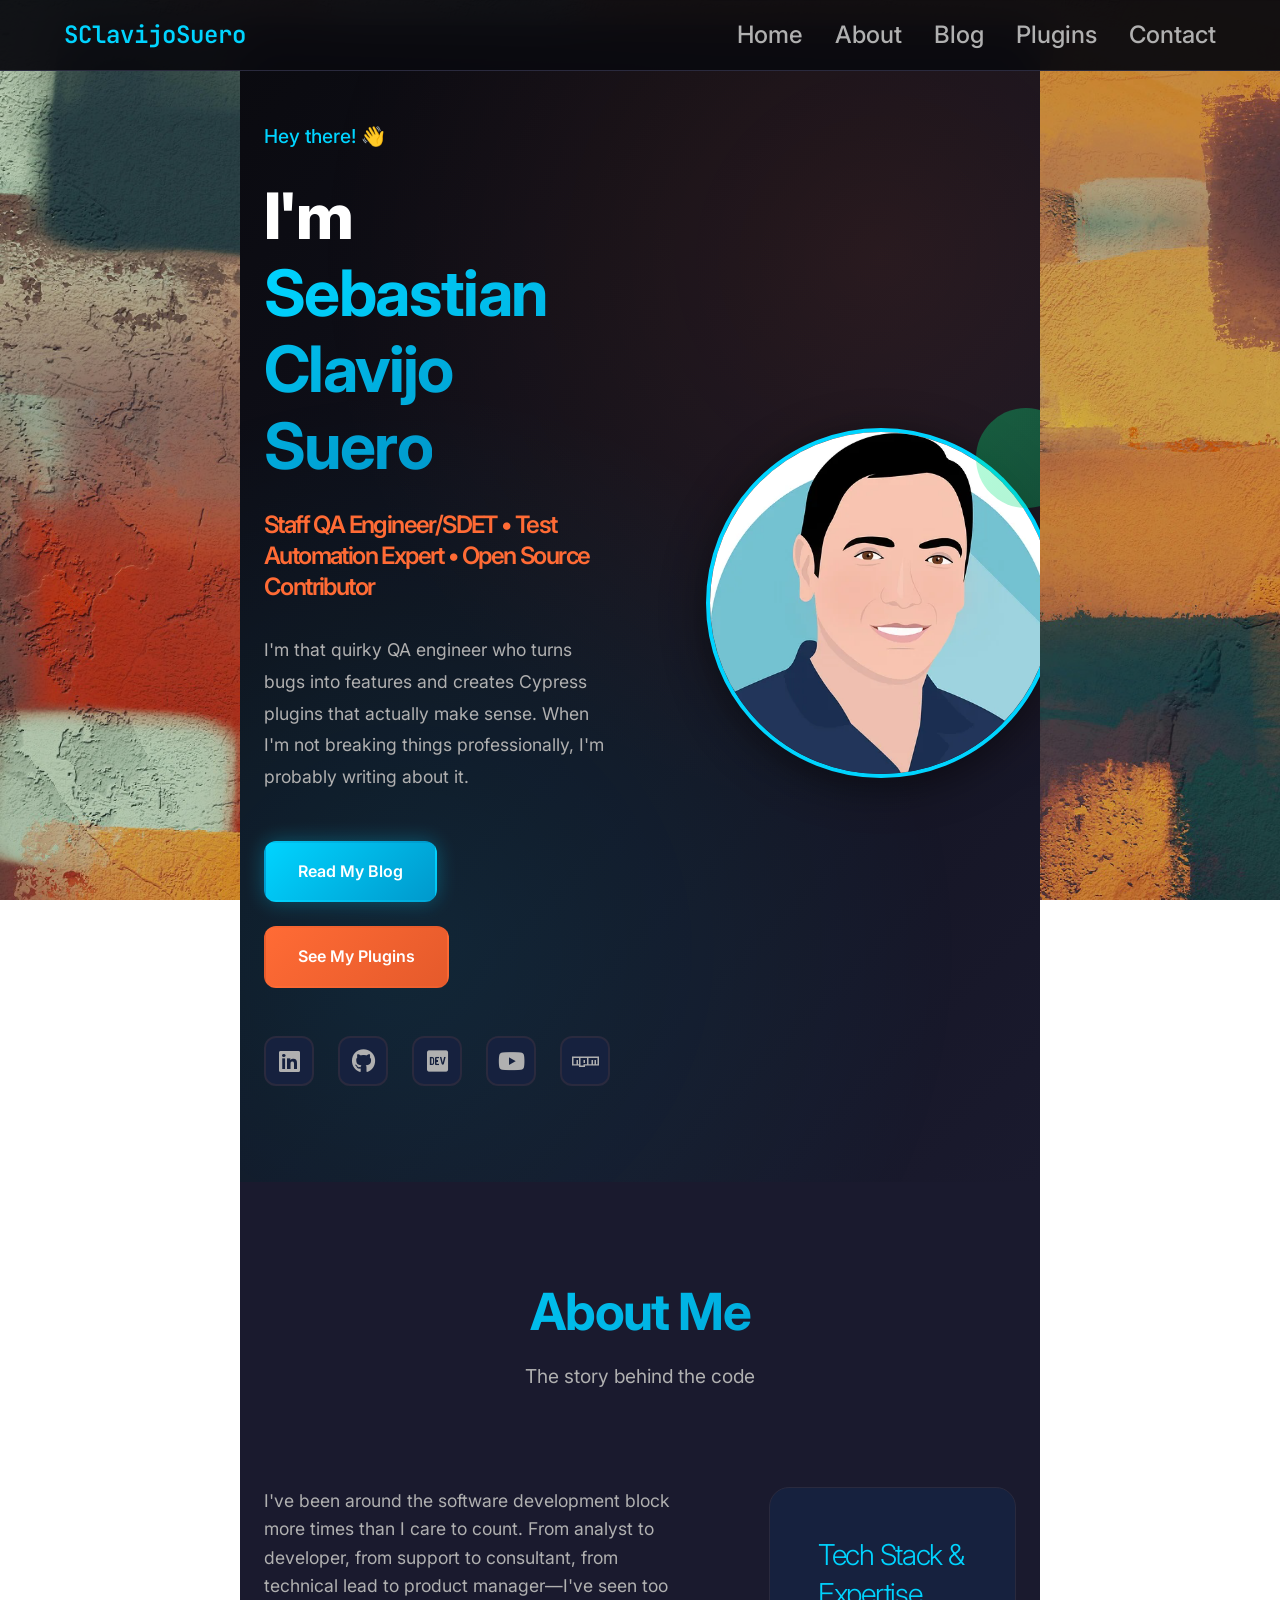
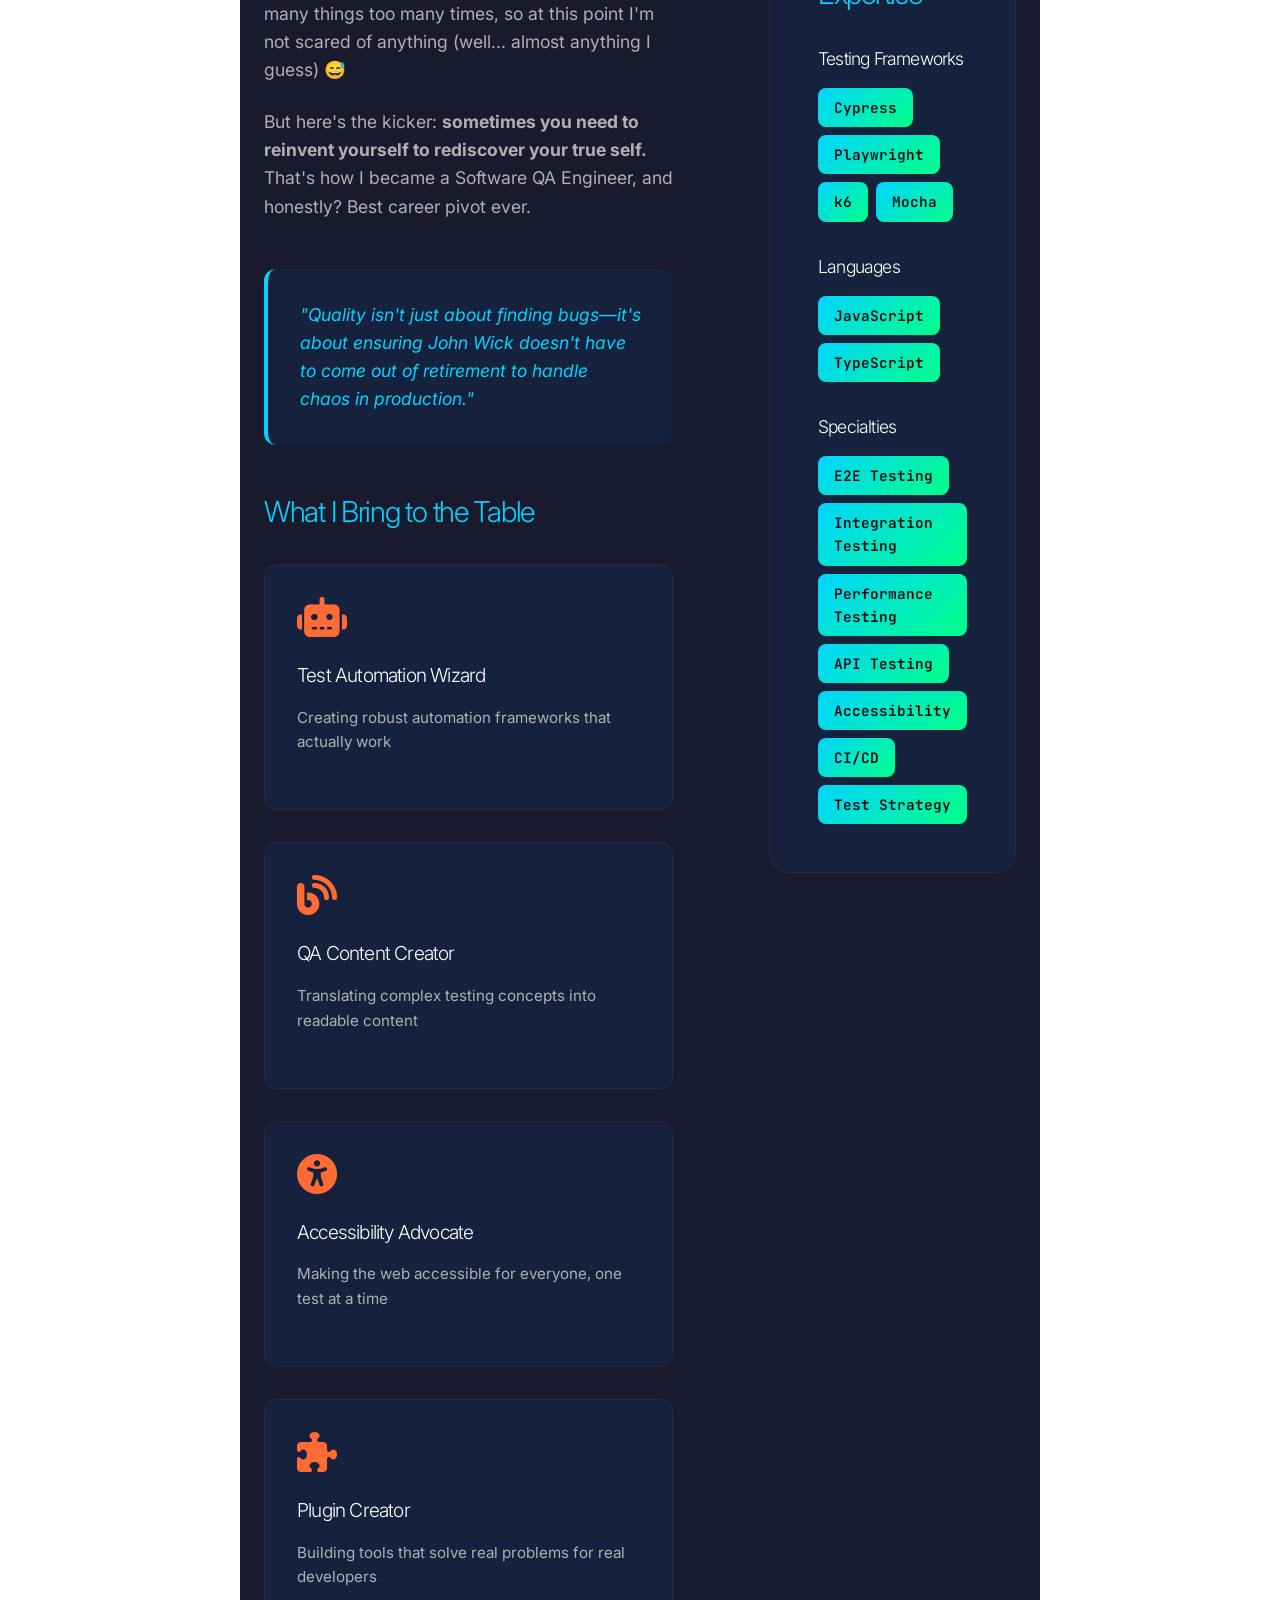
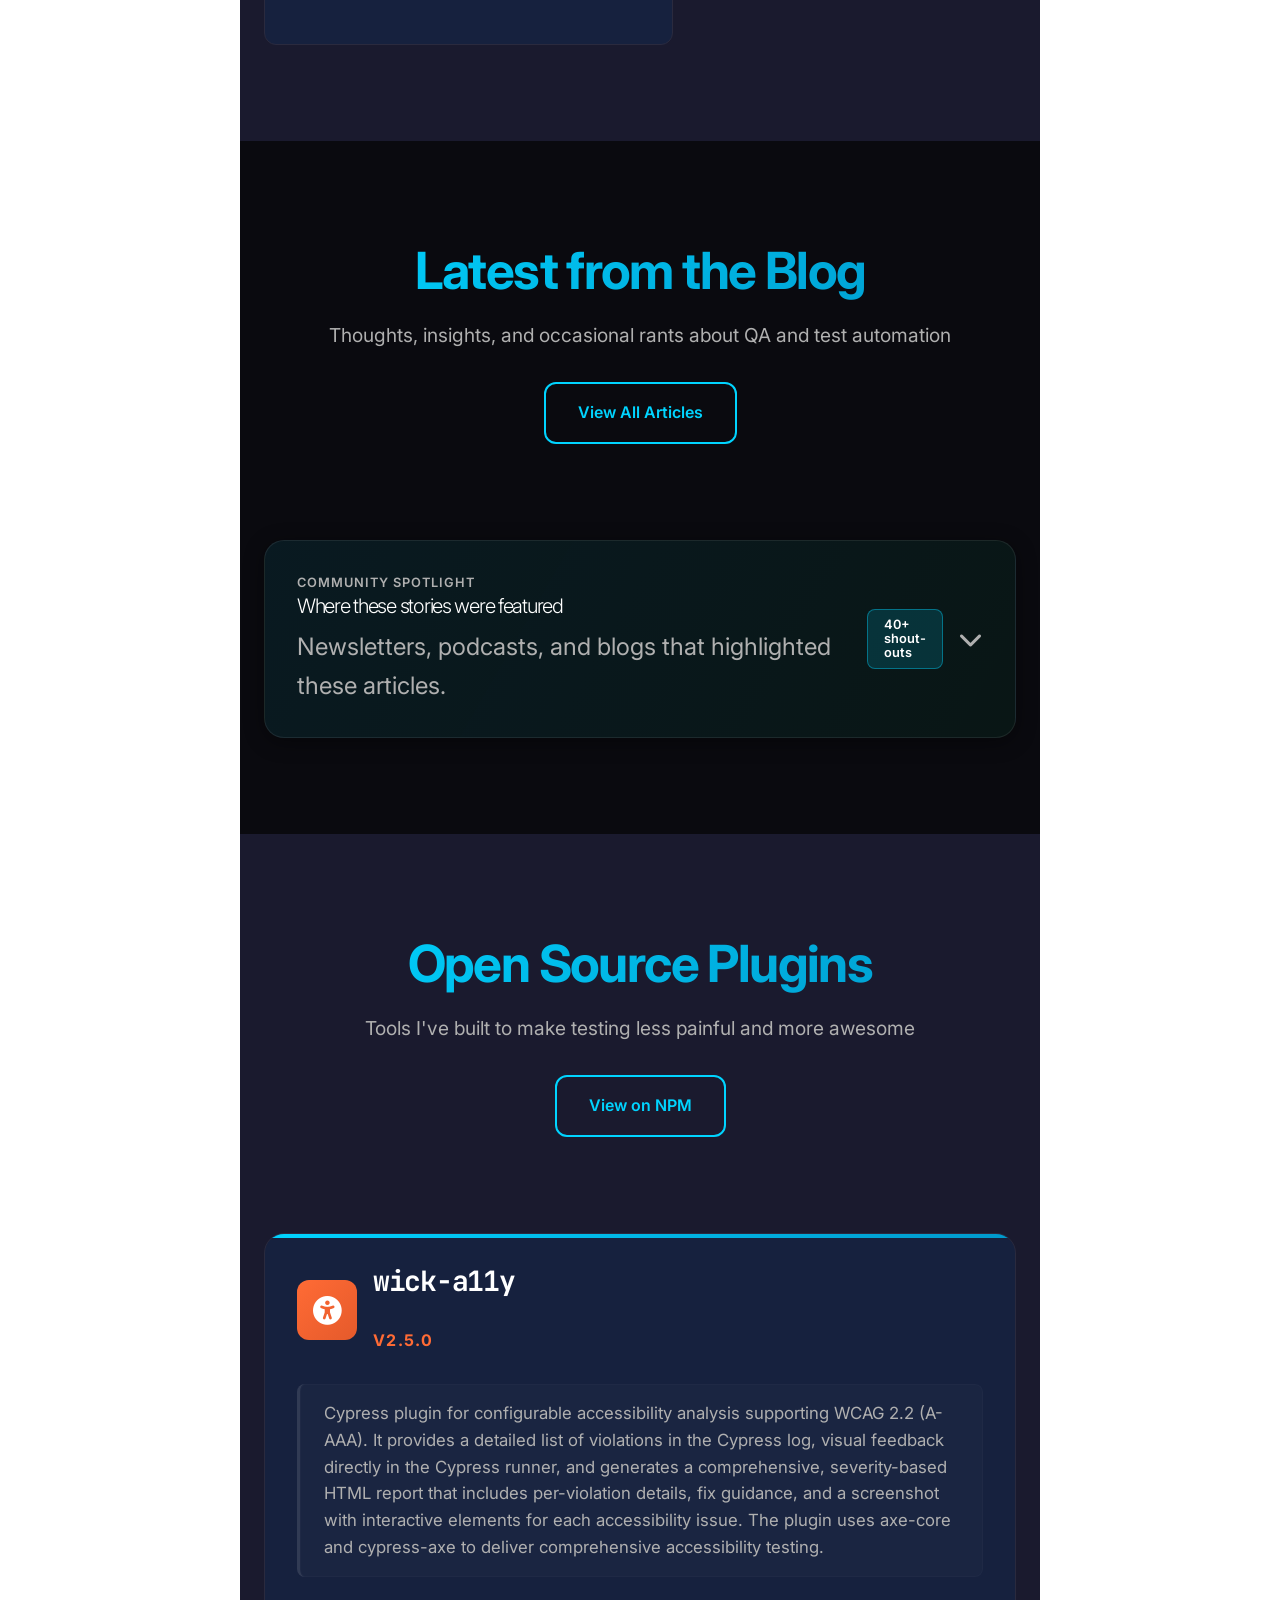
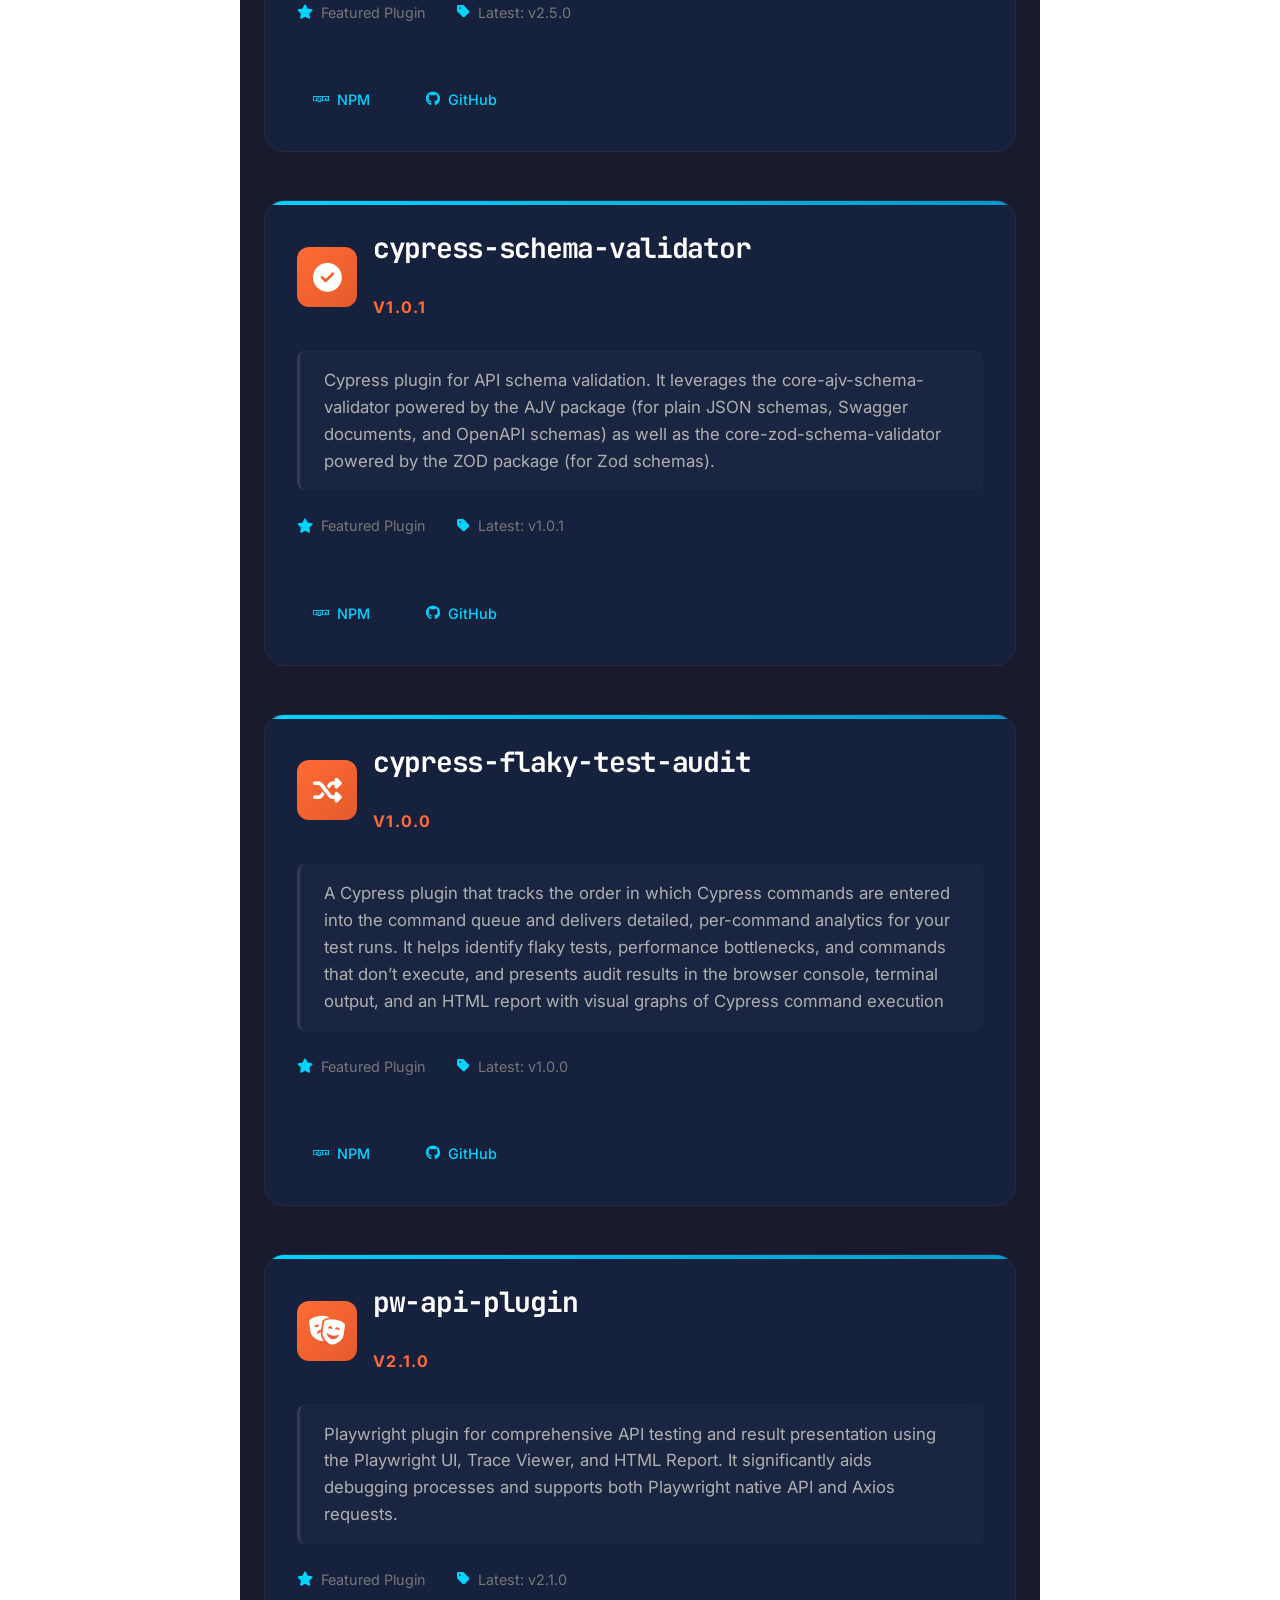
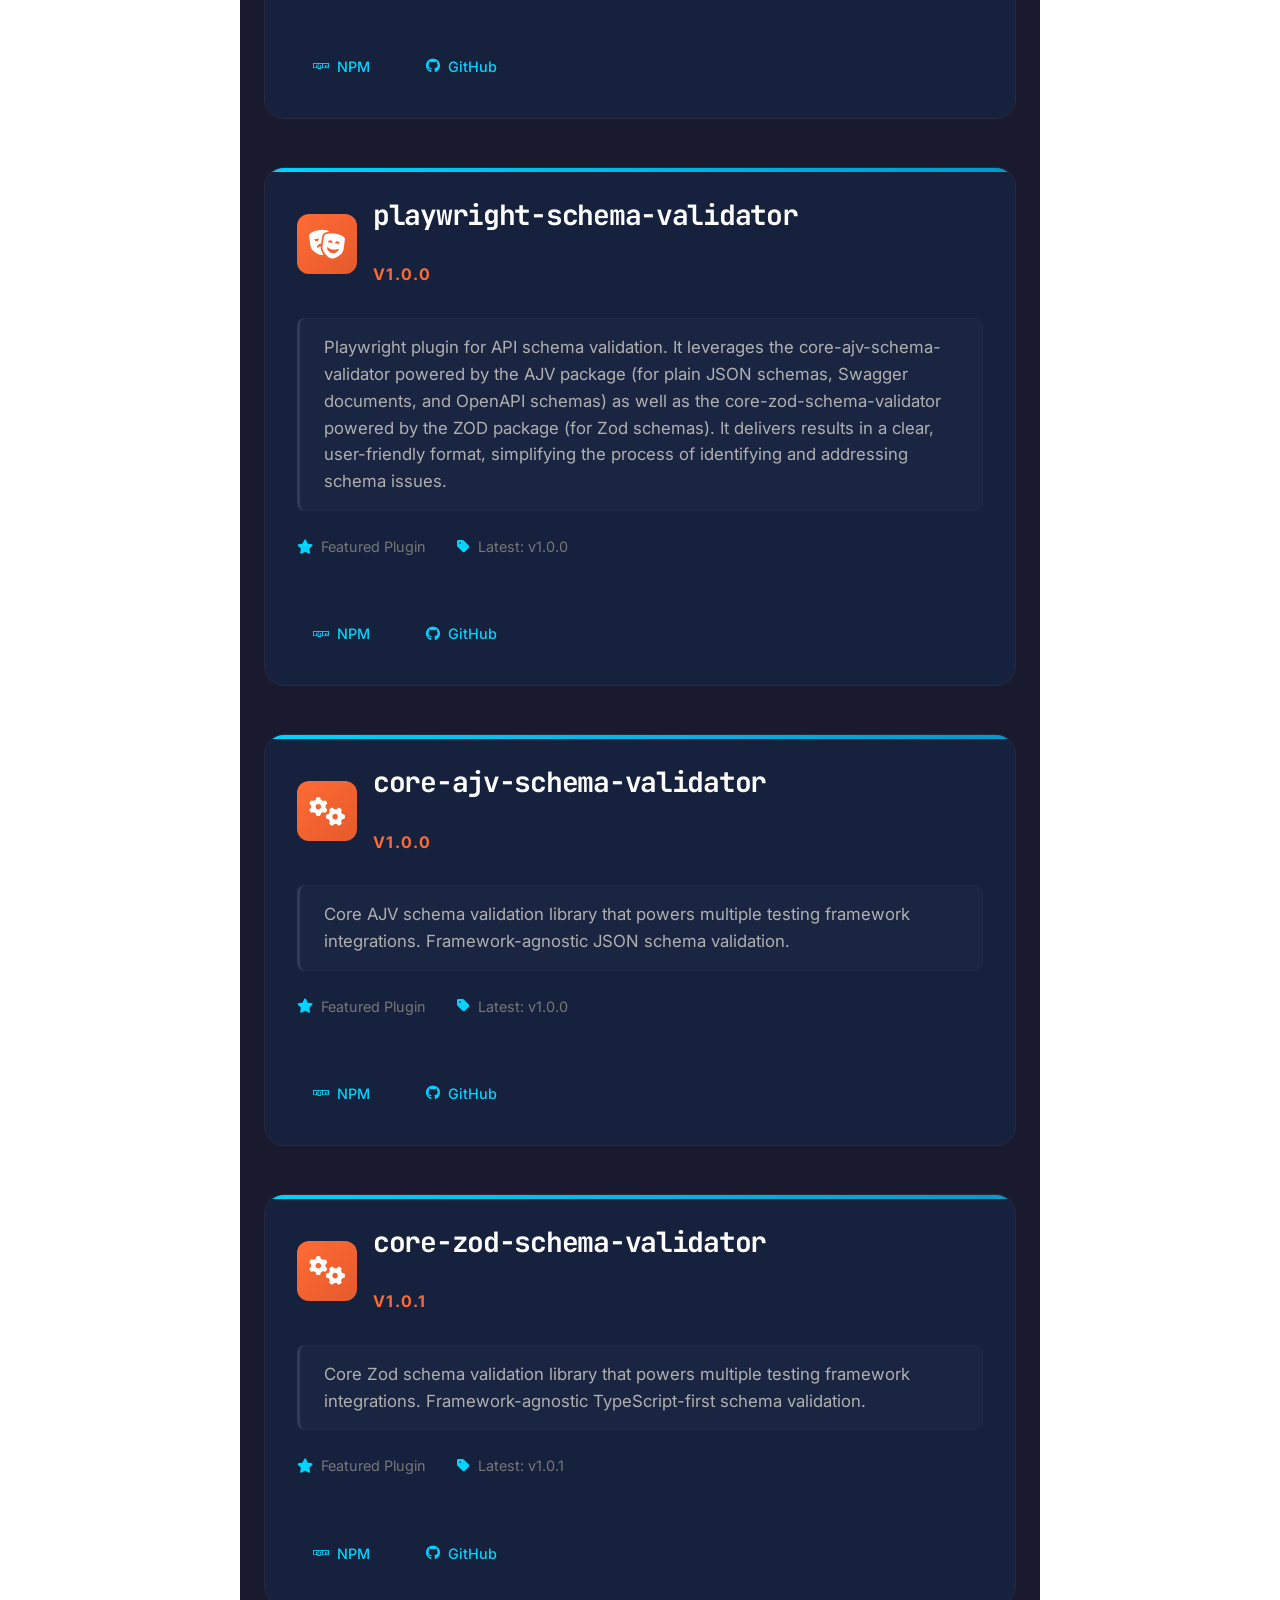
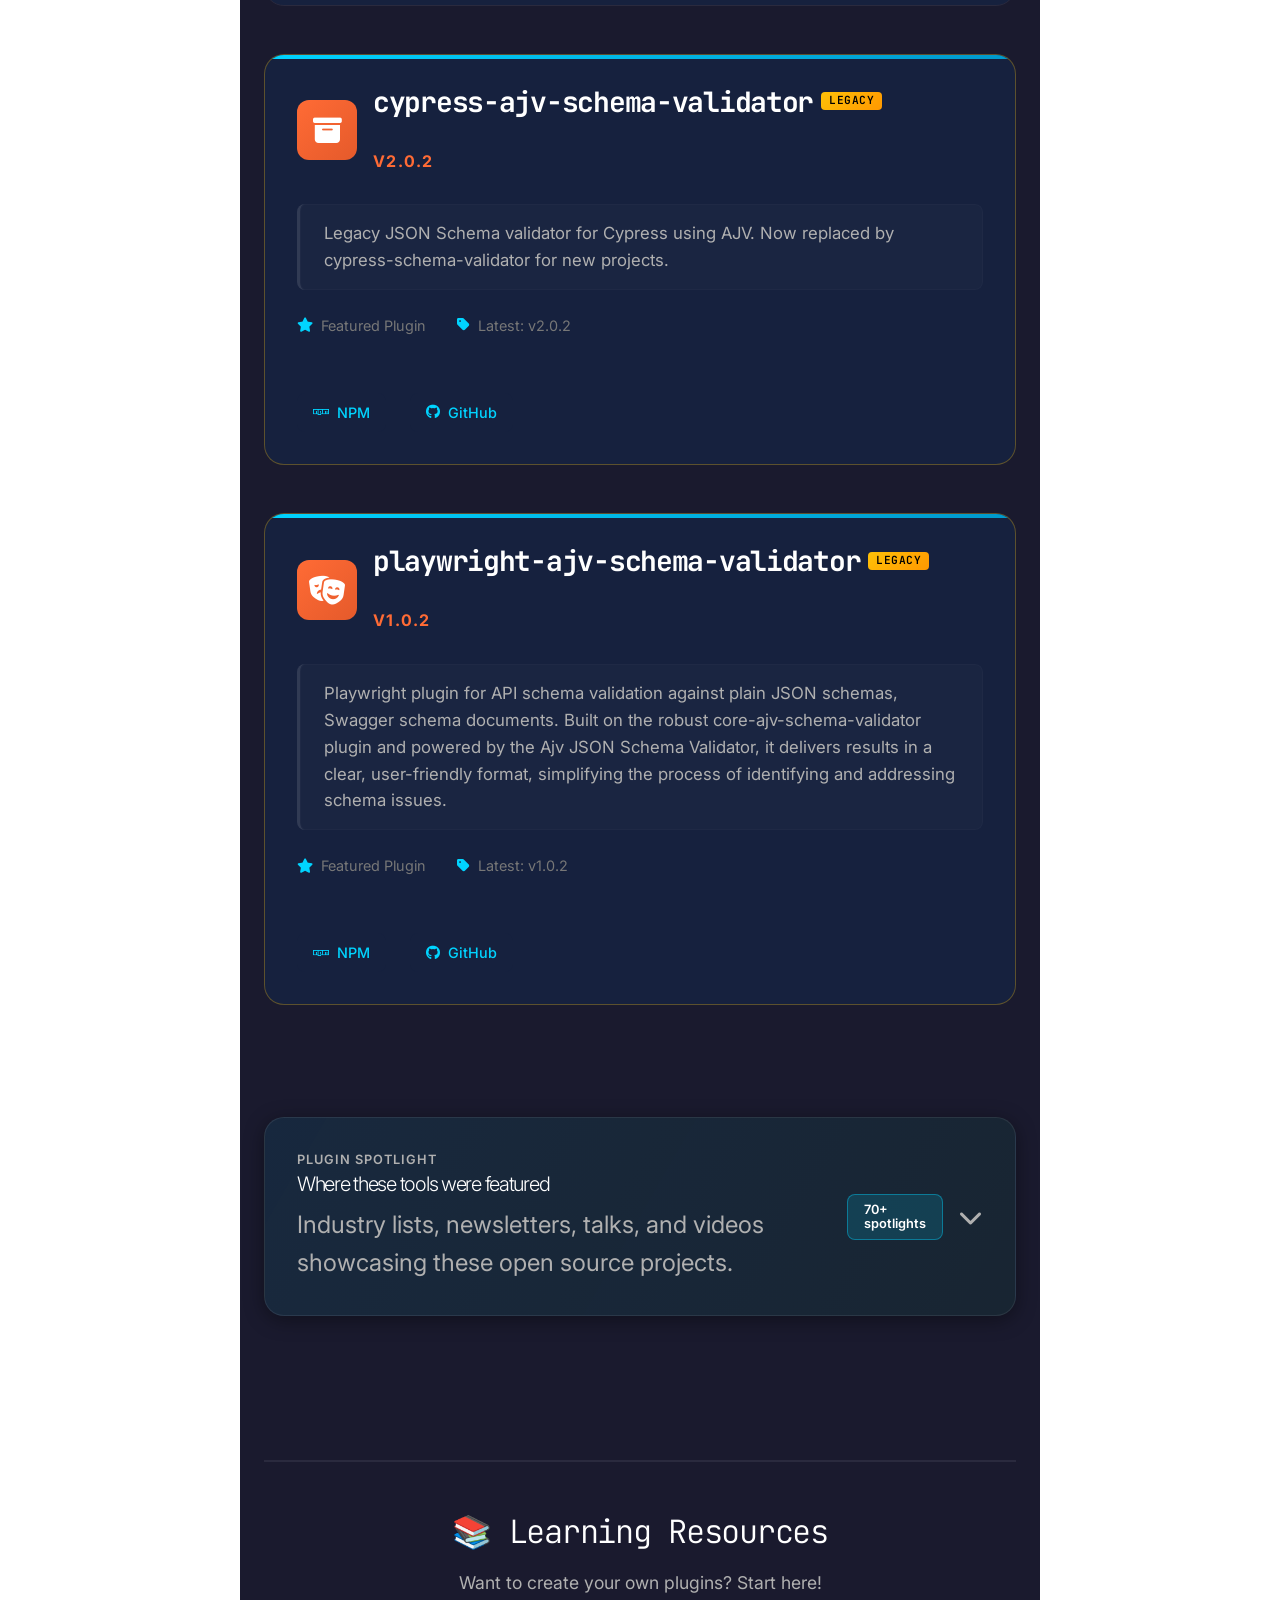
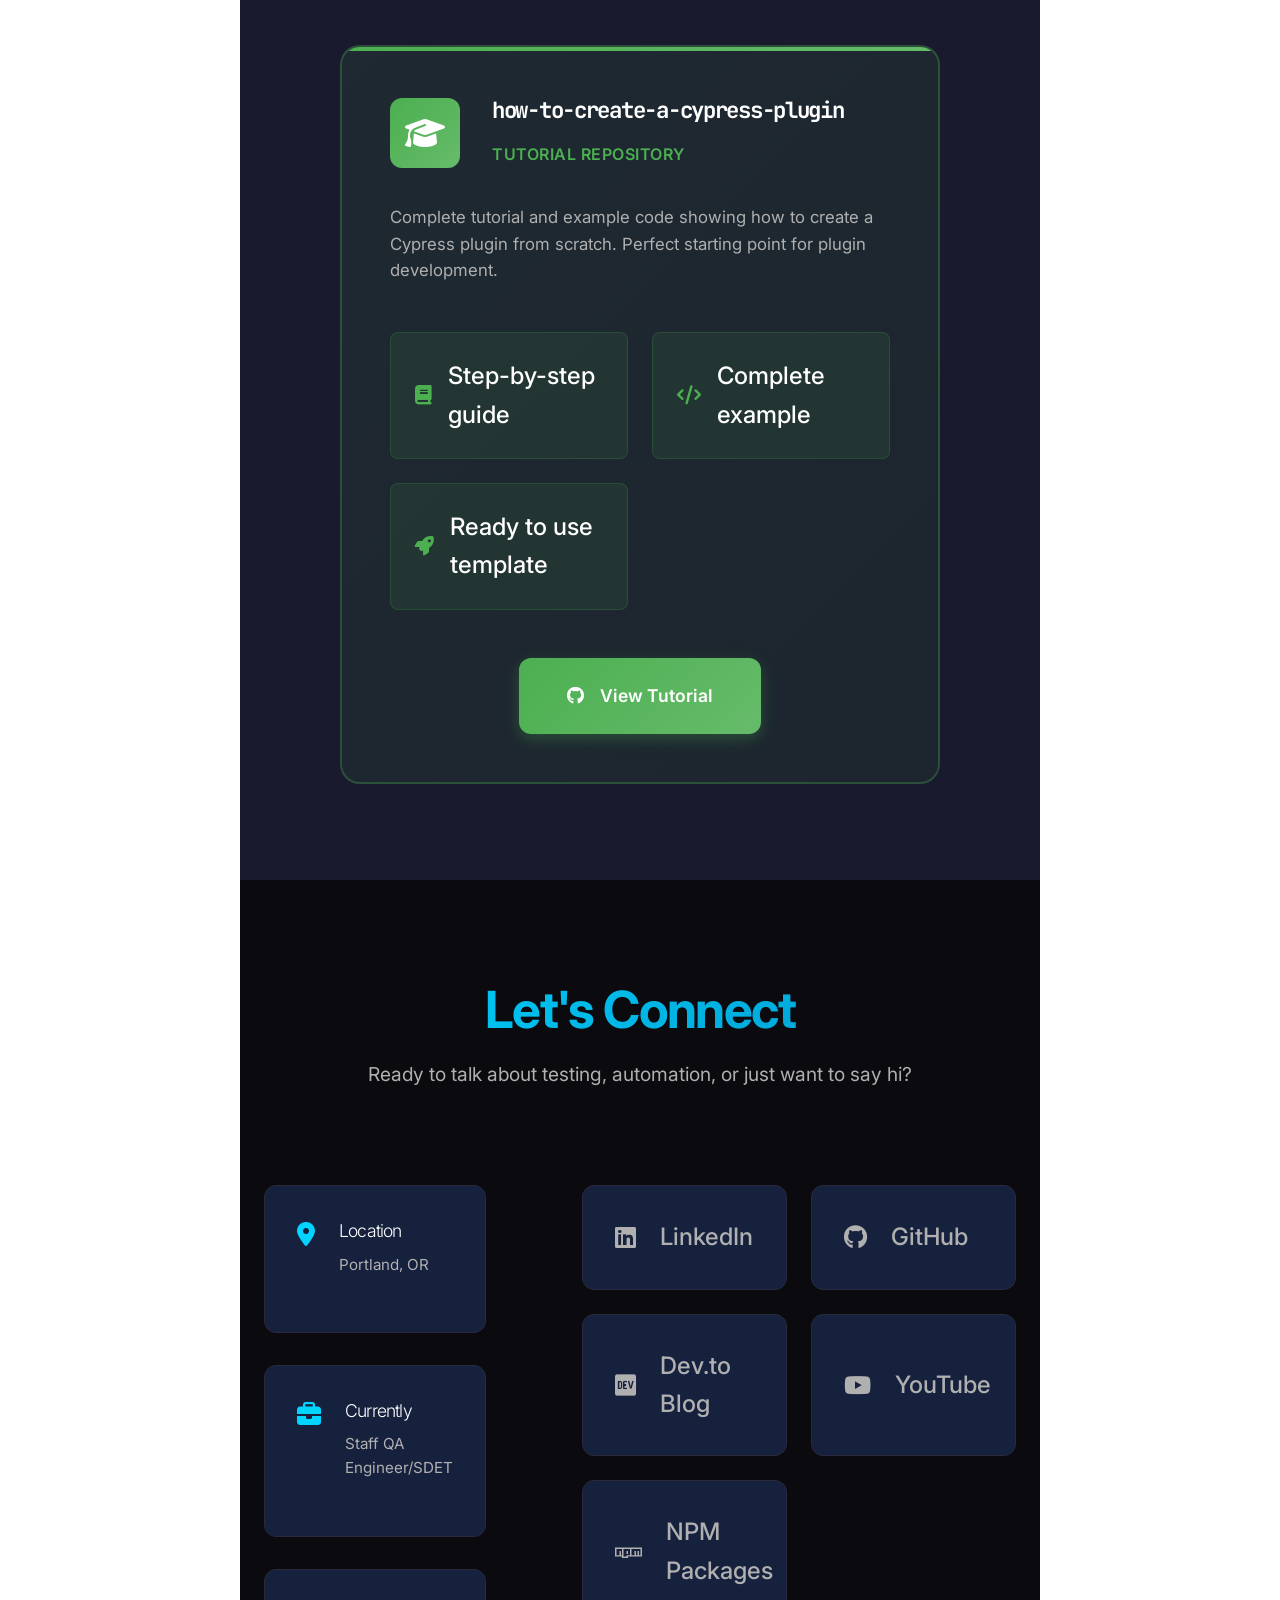
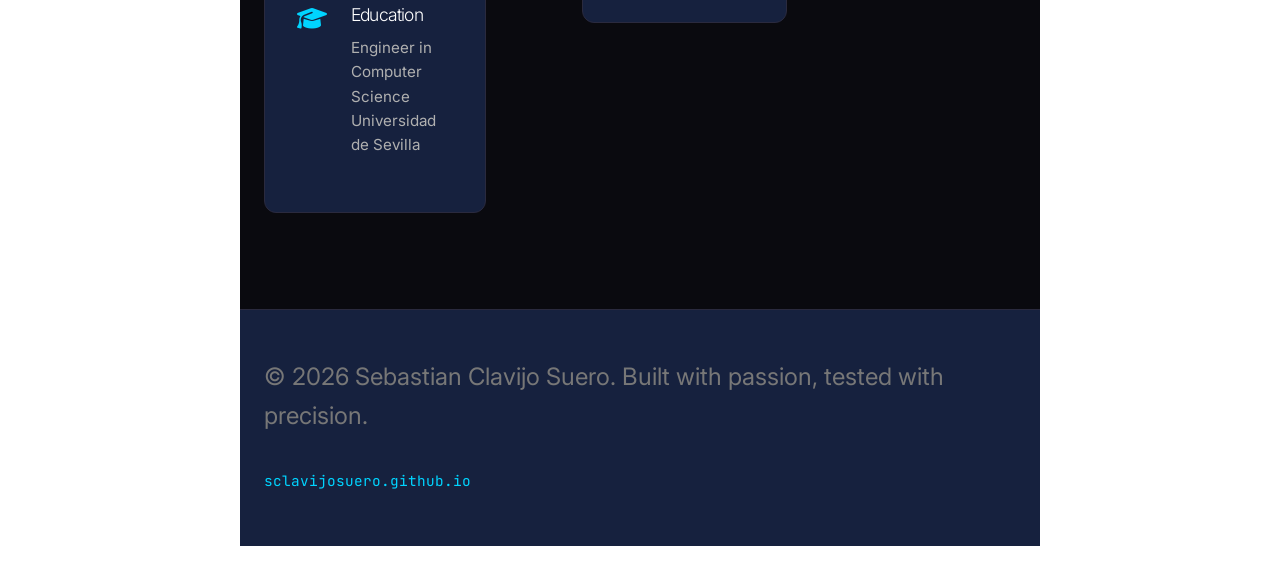
==== commit c45f4d48: "Footer year dynamic" ====
--- a/index.html
+++ b/index.html
@@ -296,7 +296,13 @@
     <footer class="footer">
         <div class="container">
             <div class="footer-content">
-                <p>&copy; 2025 Sebastian Clavijo Suero. Built with passion, tested with precision.</p>
+                <p>&copy; <span id="footer-year"></span> Sebastian Clavijo Suero. Built with passion, tested with precision.</p>
+                <script>
+                  document.addEventListener('DOMContentLoaded', function() {
+                    var year = new Date().getFullYear();
+                    document.getElementById('footer-year').textContent = year;
+                  });
+                </script>
                 <div class="footer-links">
                     <a href="https://sclavijosuero.github.io" target="_blank">sclavijosuero.github.io</a>
                 </div>
--- a/css/style.css
+++ b/css/style.css
@@ -1003,8 +1003,8 @@
 }
 
 .plugin-feature-group:nth-of-type(1) .feature-group-title {
-    color: var(--primary-color);
-    border-color: var(--primary-color);
+    color: var(--accent-color);
+    border-color: var(--accent-color);
 }
 
 .plugin-feature-group:nth-of-type(2) .feature-group-title {
@@ -1013,8 +1013,8 @@
 }
 
 .plugin-feature-group:nth-of-type(3) .feature-group-title {
-    color: var(--accent-color);
-    border-color: var(--accent-color);
+    color: var(--primary-color);
+    border-color: var(--primary-color);
 }
 
 .feature-article {
@@ -1201,20 +1201,21 @@
     font-weight: 700;
     color: var(--text-primary);
     font-family: var(--font-mono);
-    line-height: 1.15;
+    line-height: 1.05;
 }
 
 .plugin-info {
     display: flex;
     flex-direction: column;
-    gap: 0.15rem;
+    gap: 0.05rem;
 }
 
 .plugin-version {
-    font-size: 0.95rem;
-    color: var(--text-secondary);
-    font-weight: 600;
-    letter-spacing: 0.05em;
+    font-size: 1rem;
+    color: var(--secondary-color);
+    font-weight: 700;
+    letter-spacing: 0.08em;
+    text-transform: uppercase;
 }
 
 .plugin-image-container {
@@ -1252,7 +1253,7 @@
 
 .plugin-image {
     width: 100%;
-    height: 400px;
+    height: 350px;
     object-fit: cover;
     transition: transform var(--transition-smooth);
 }
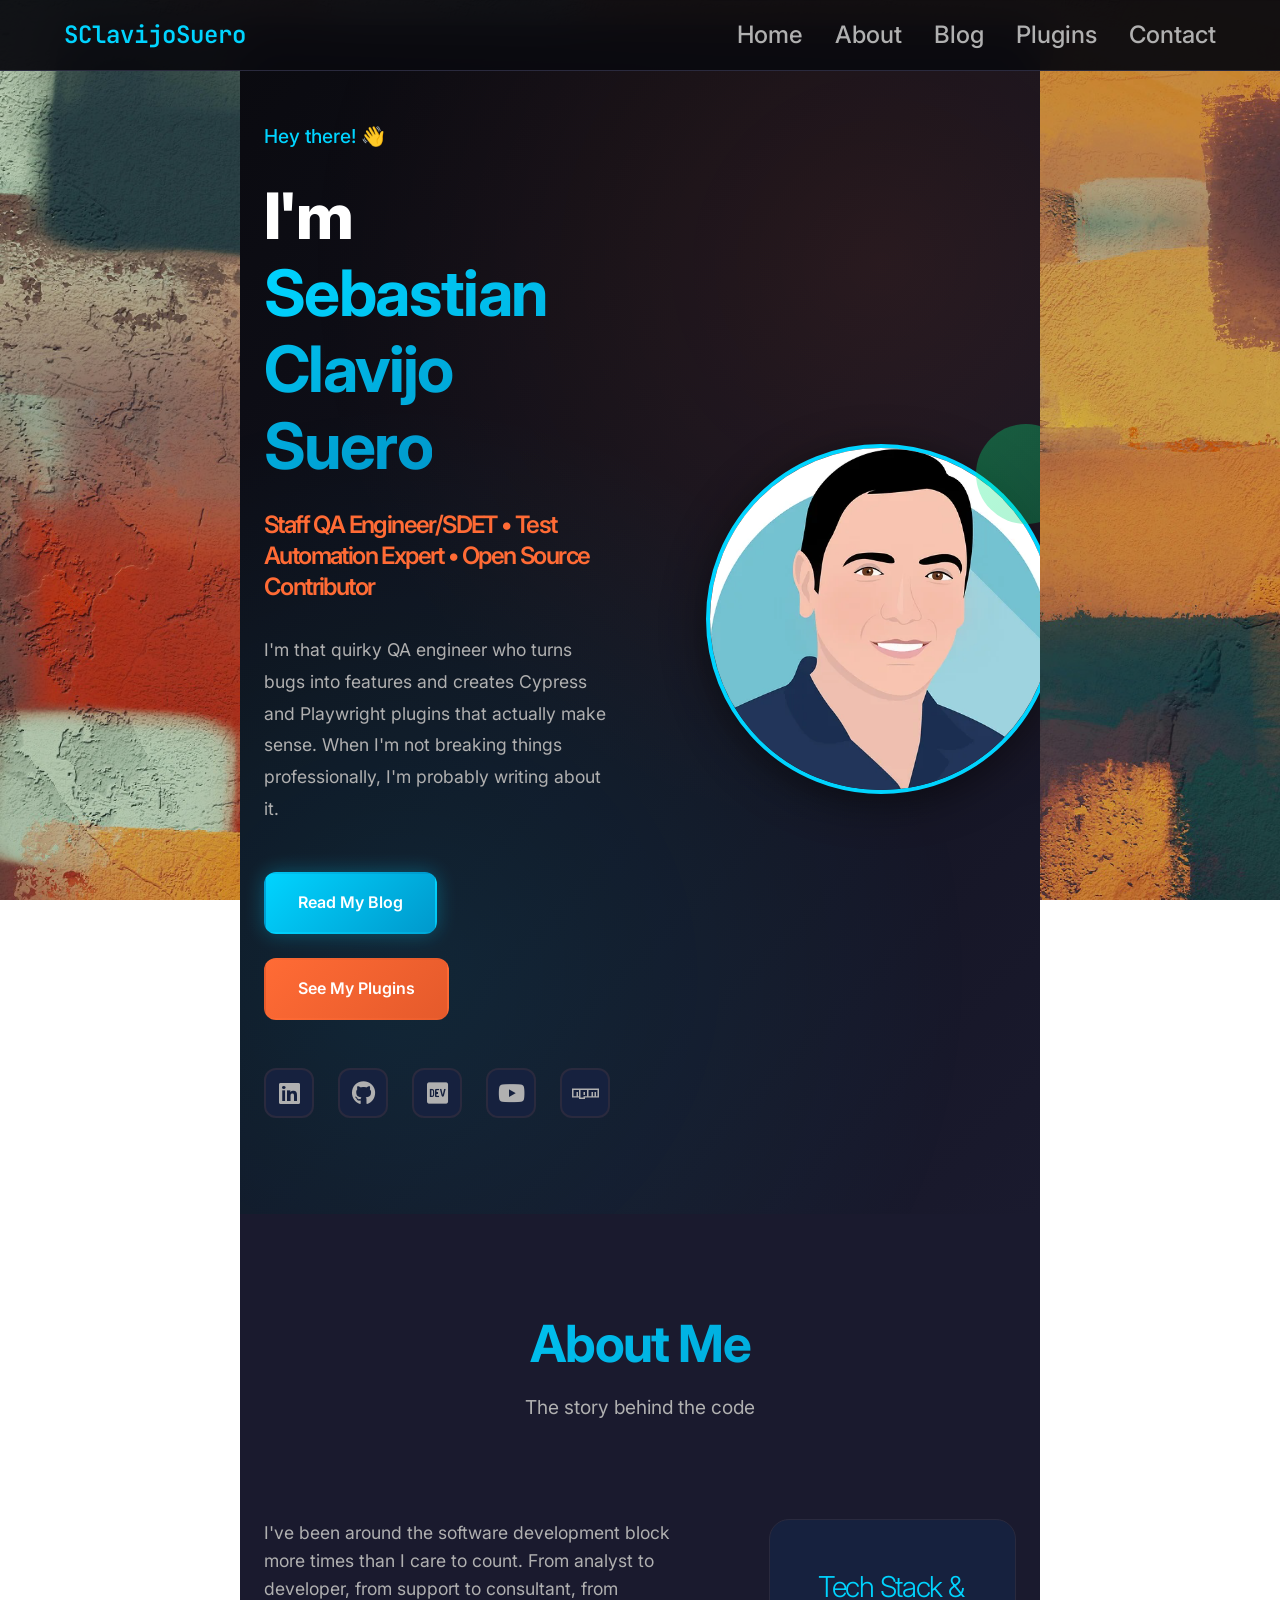
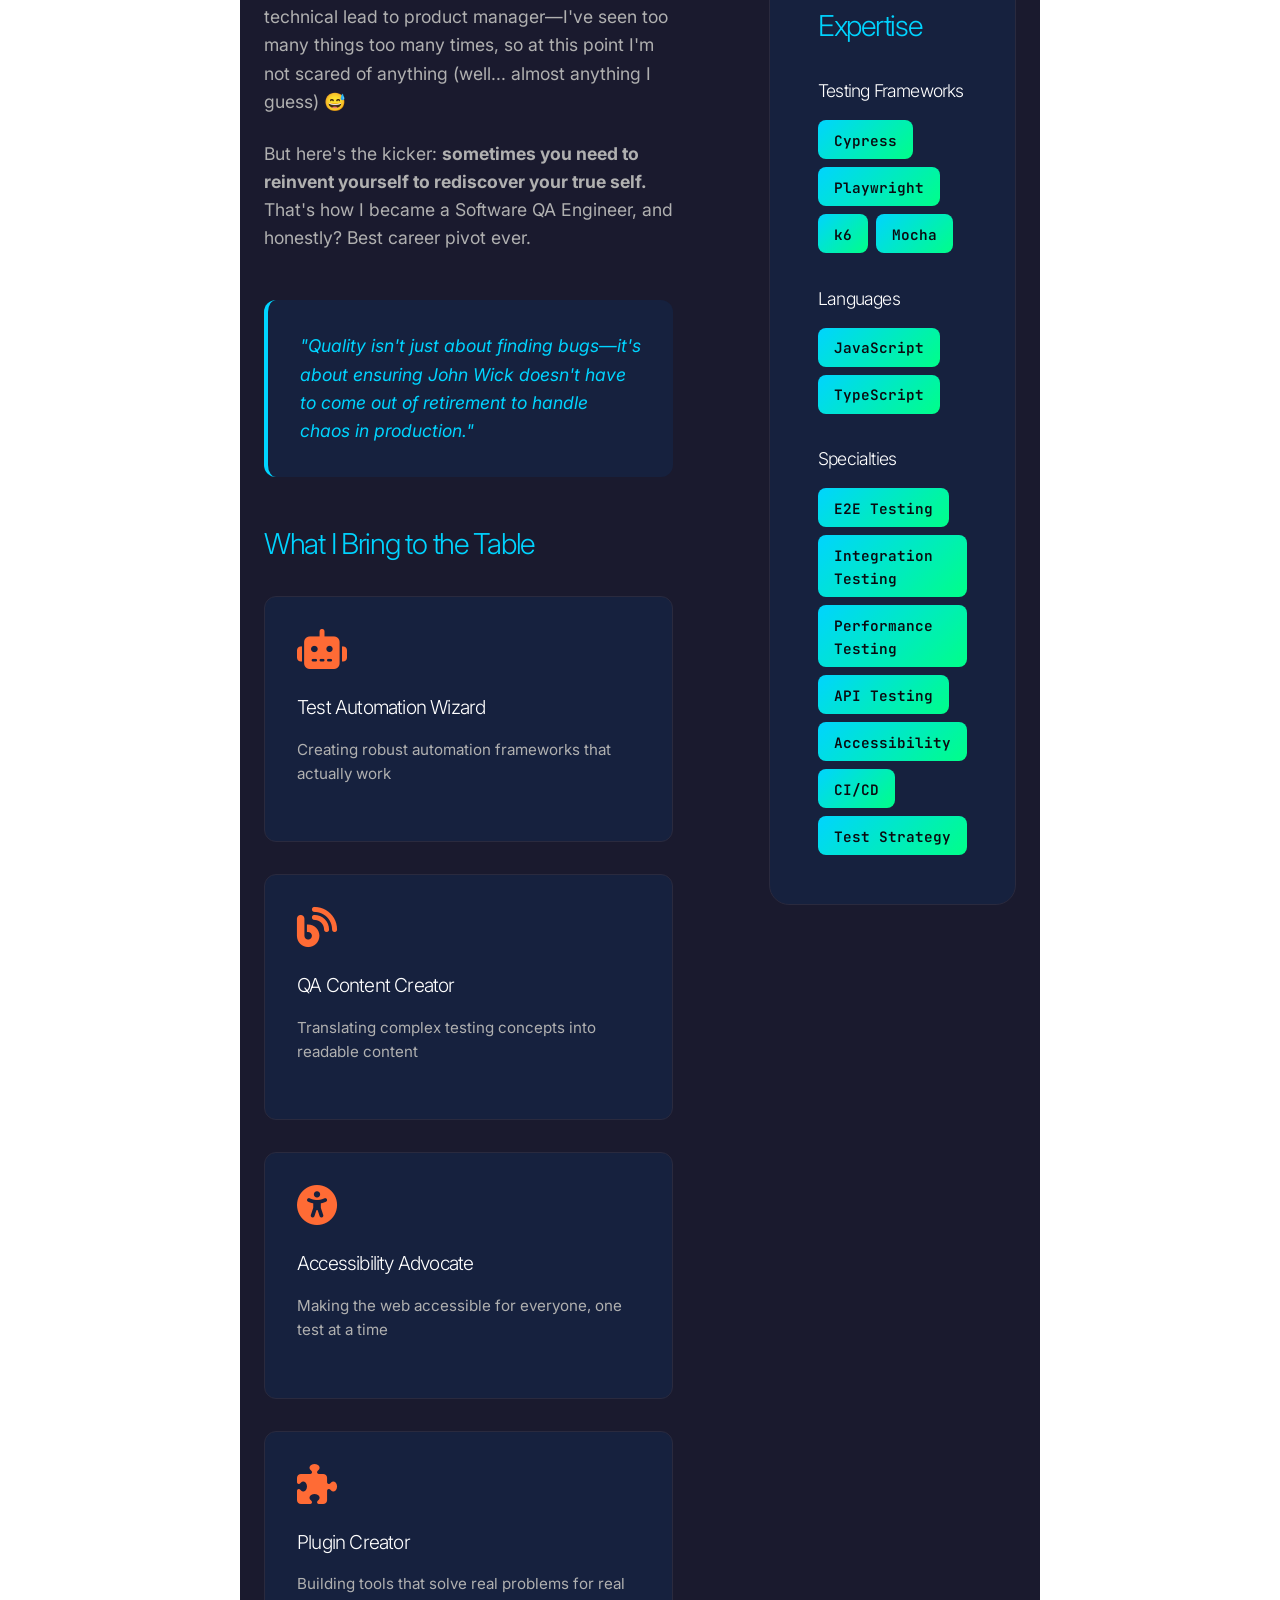
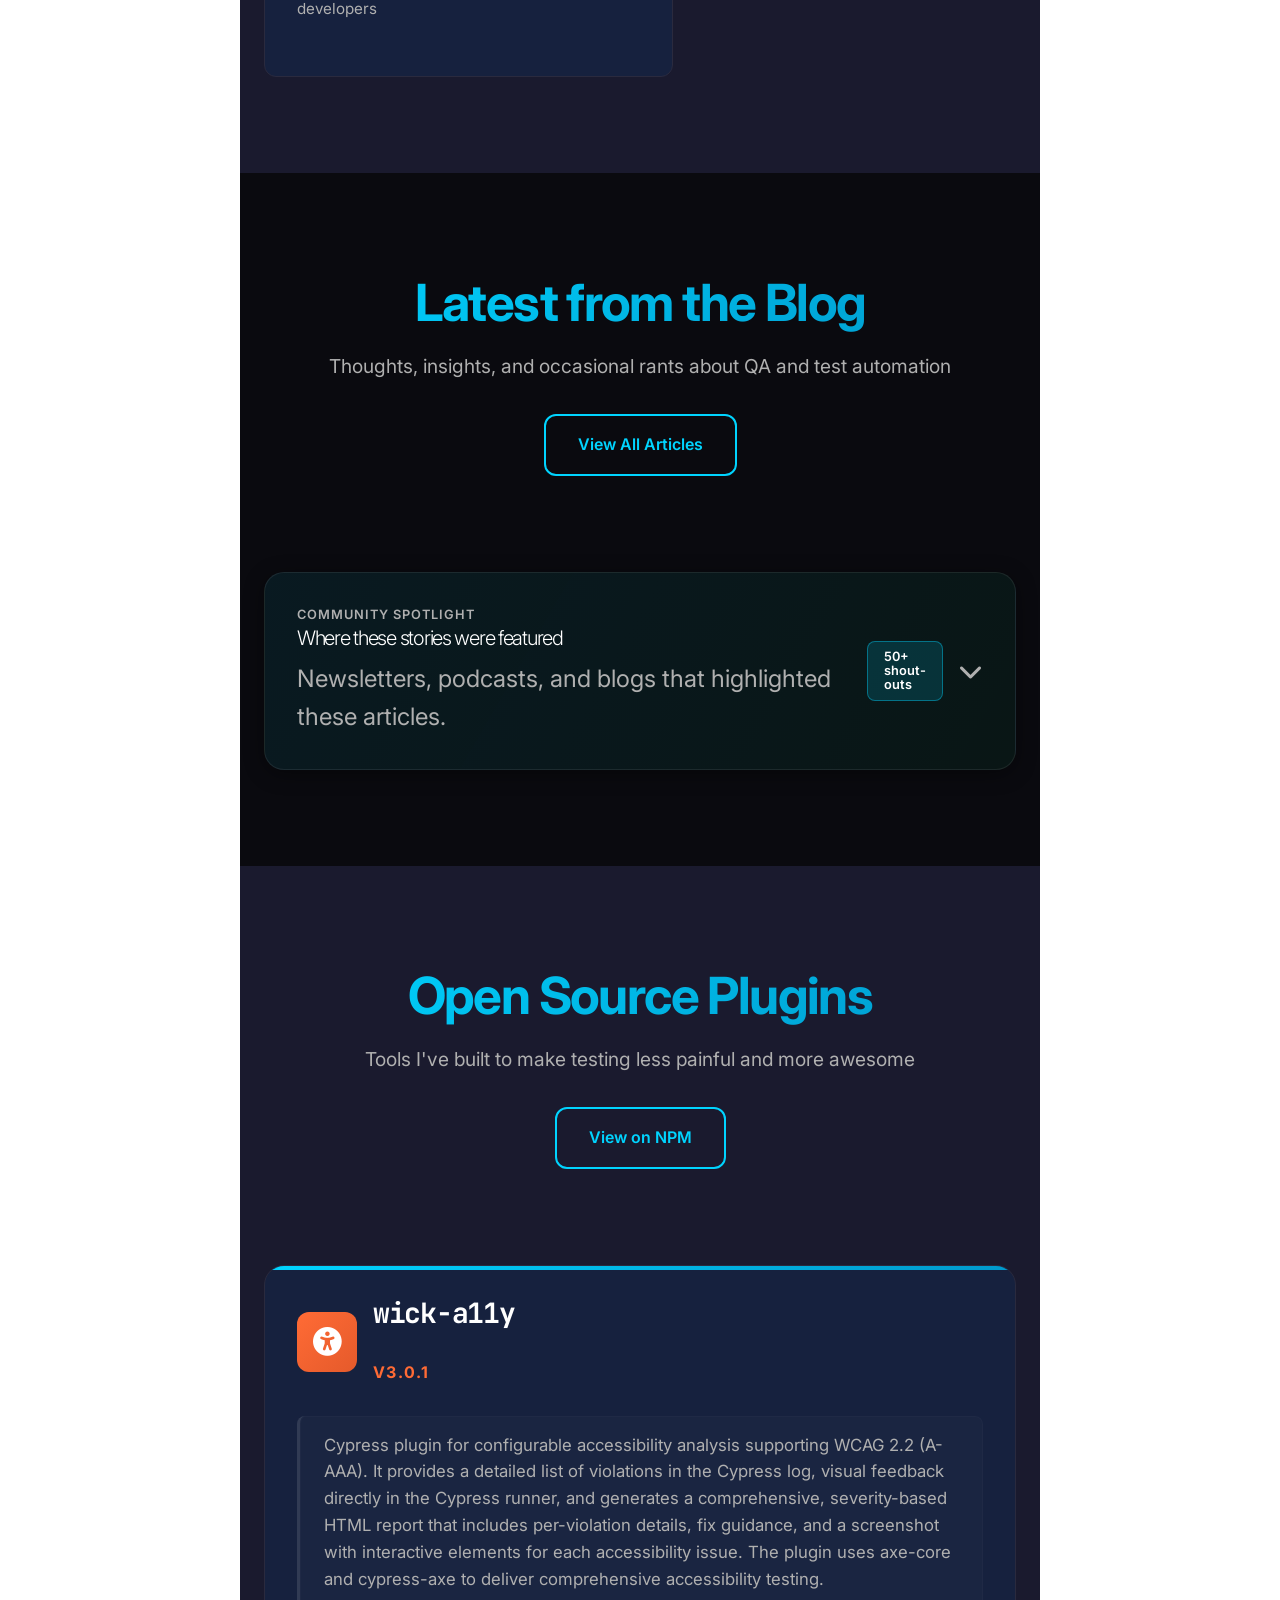
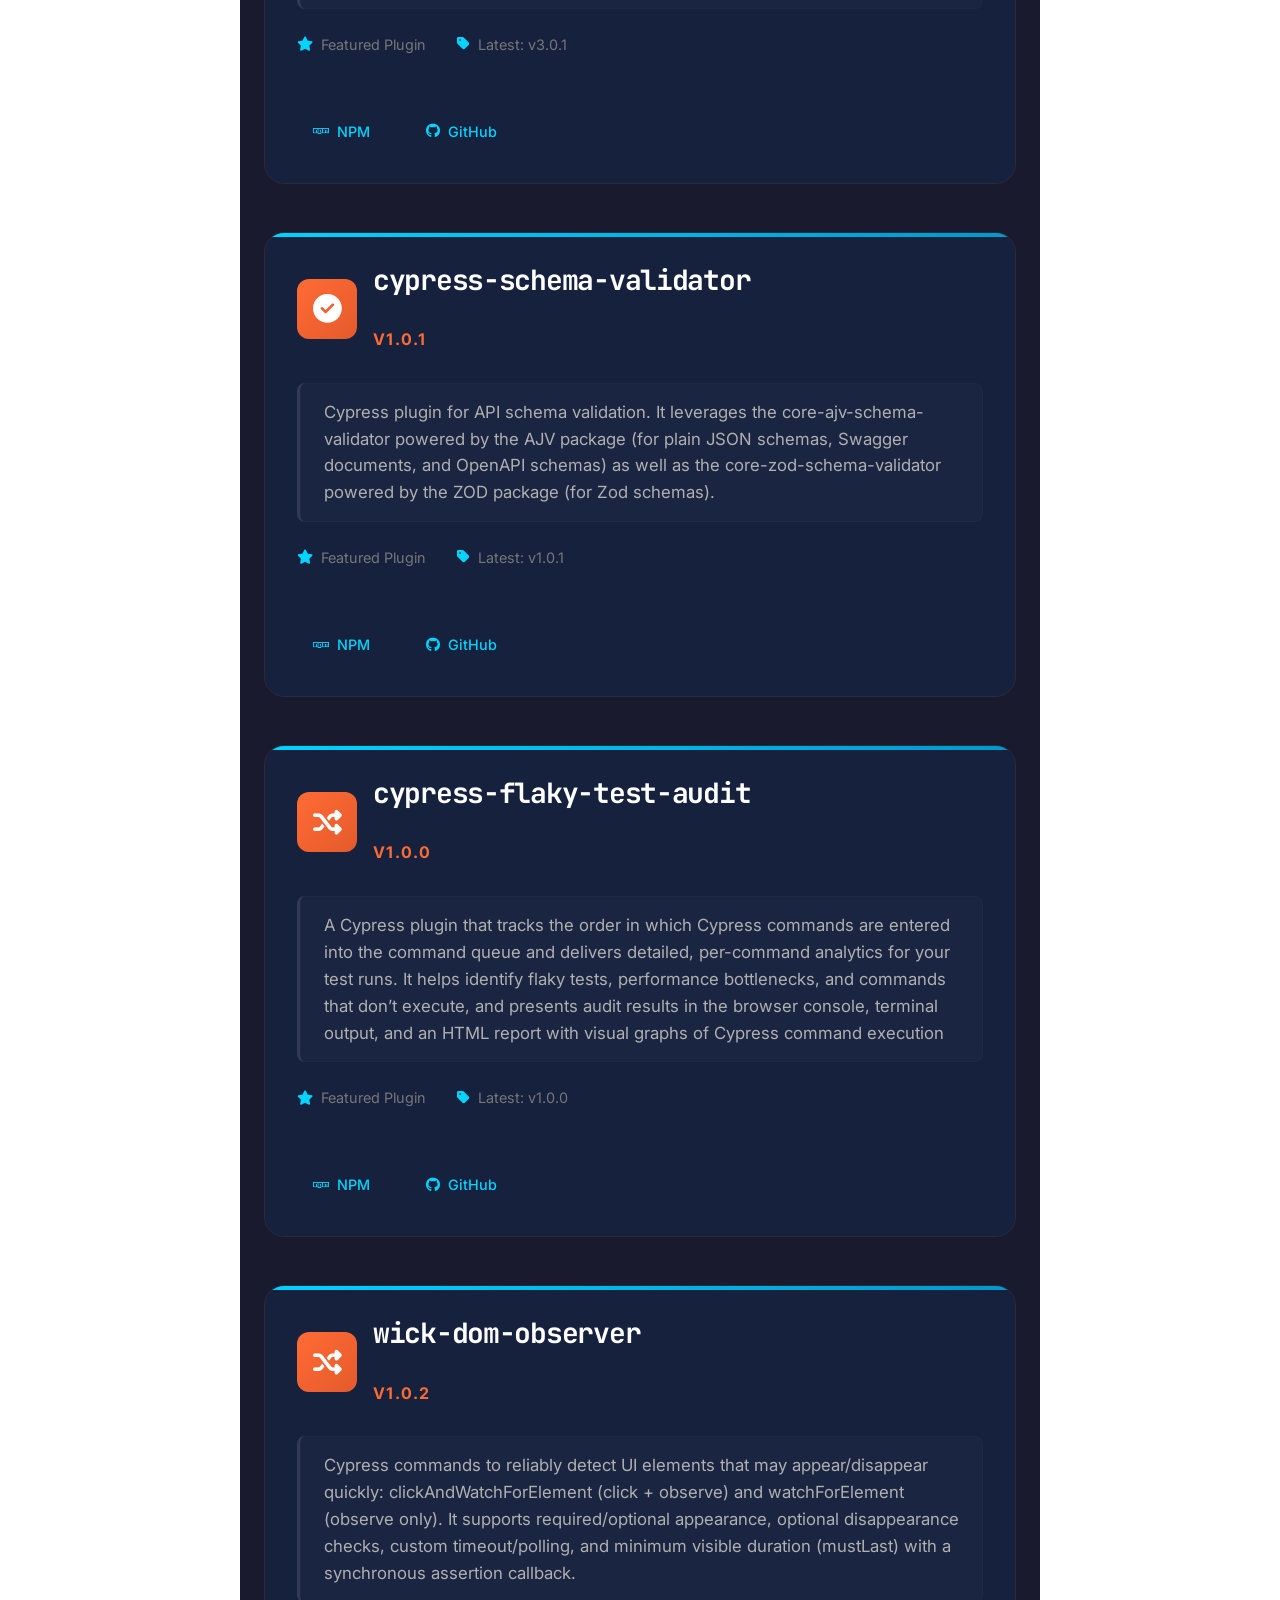
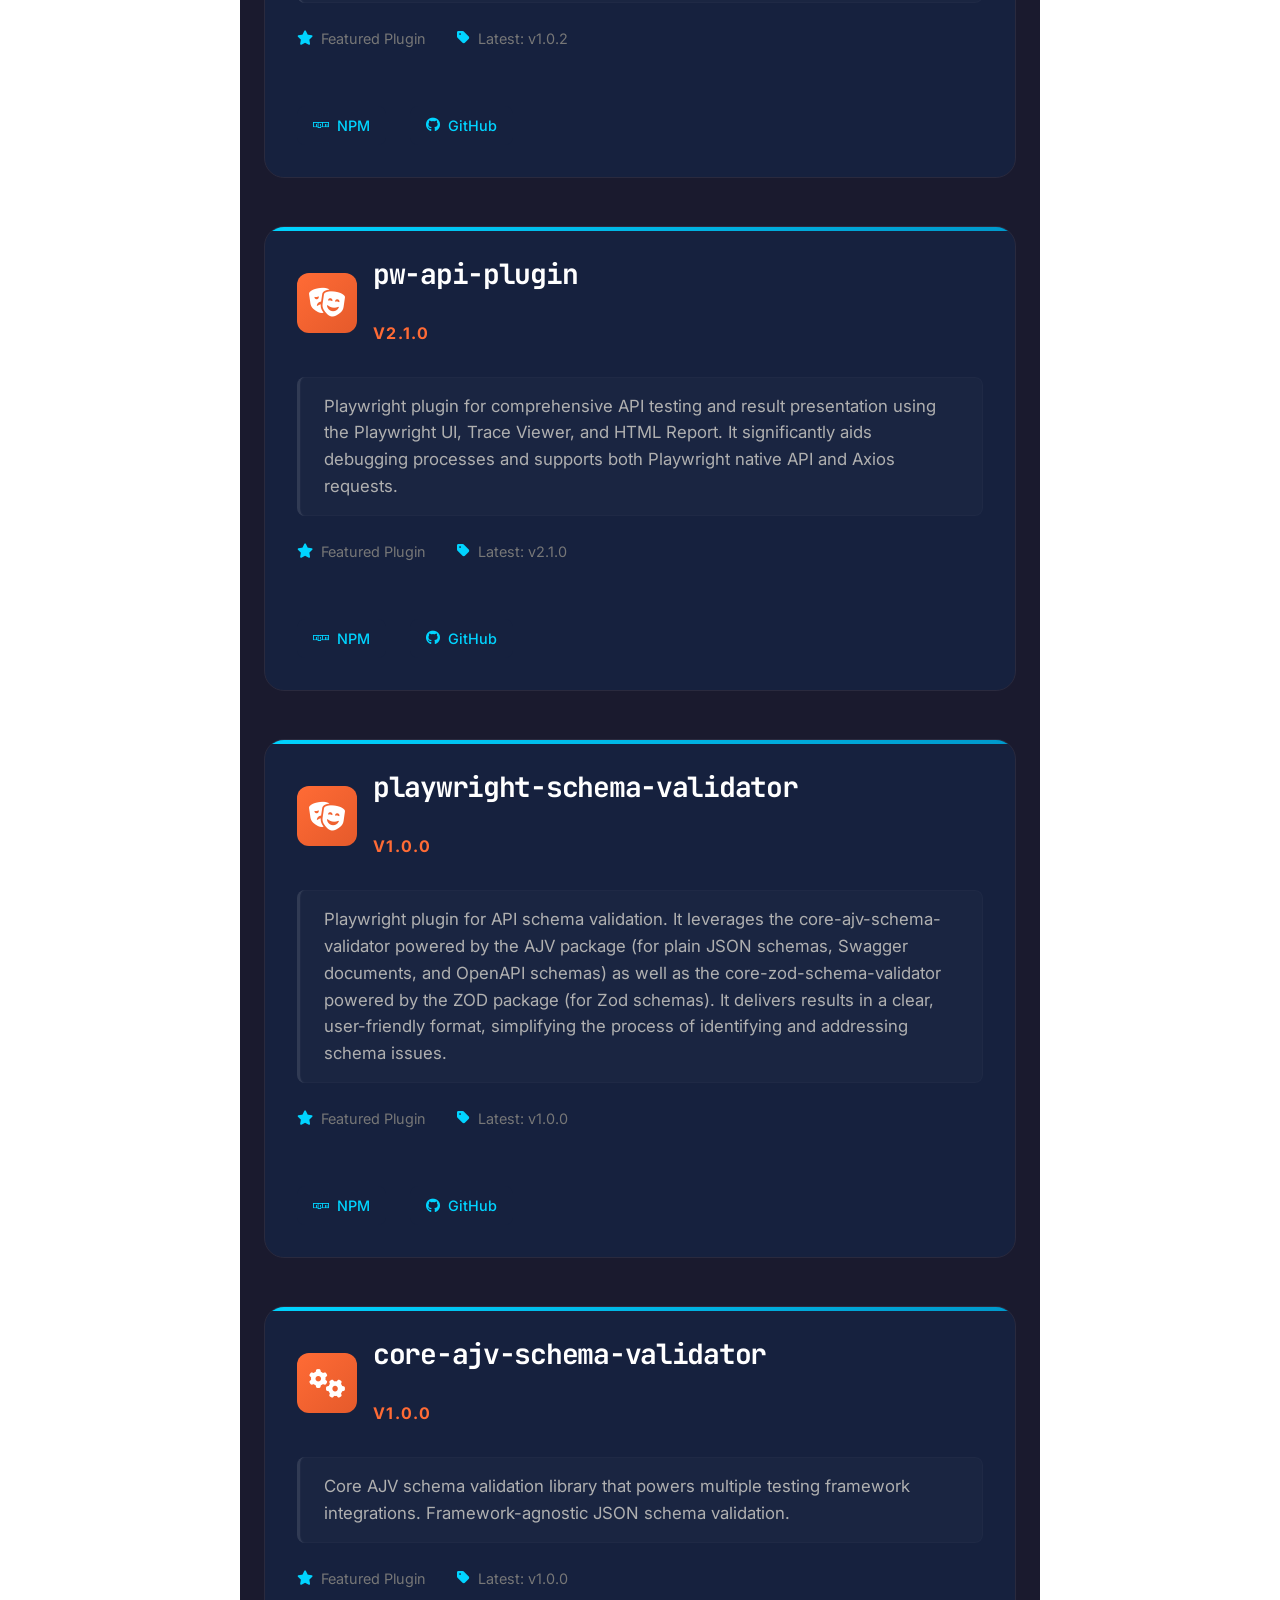
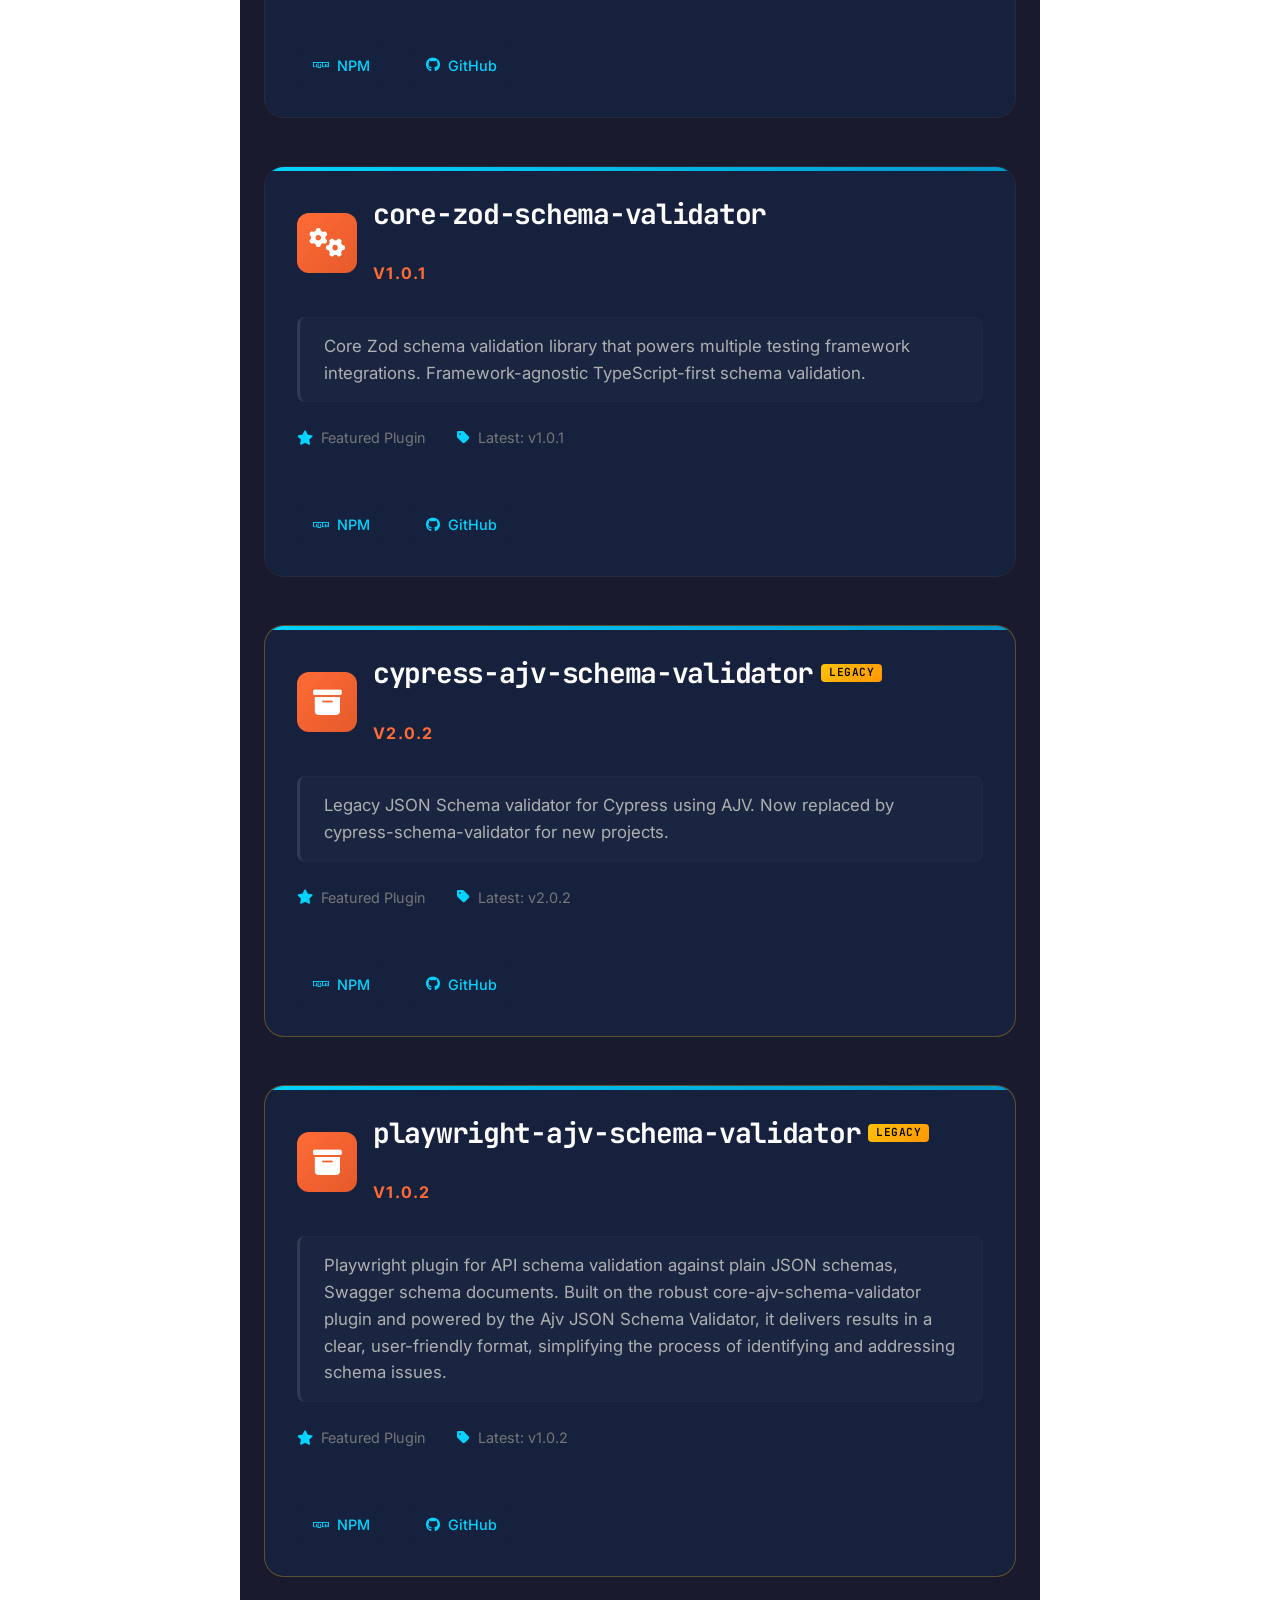
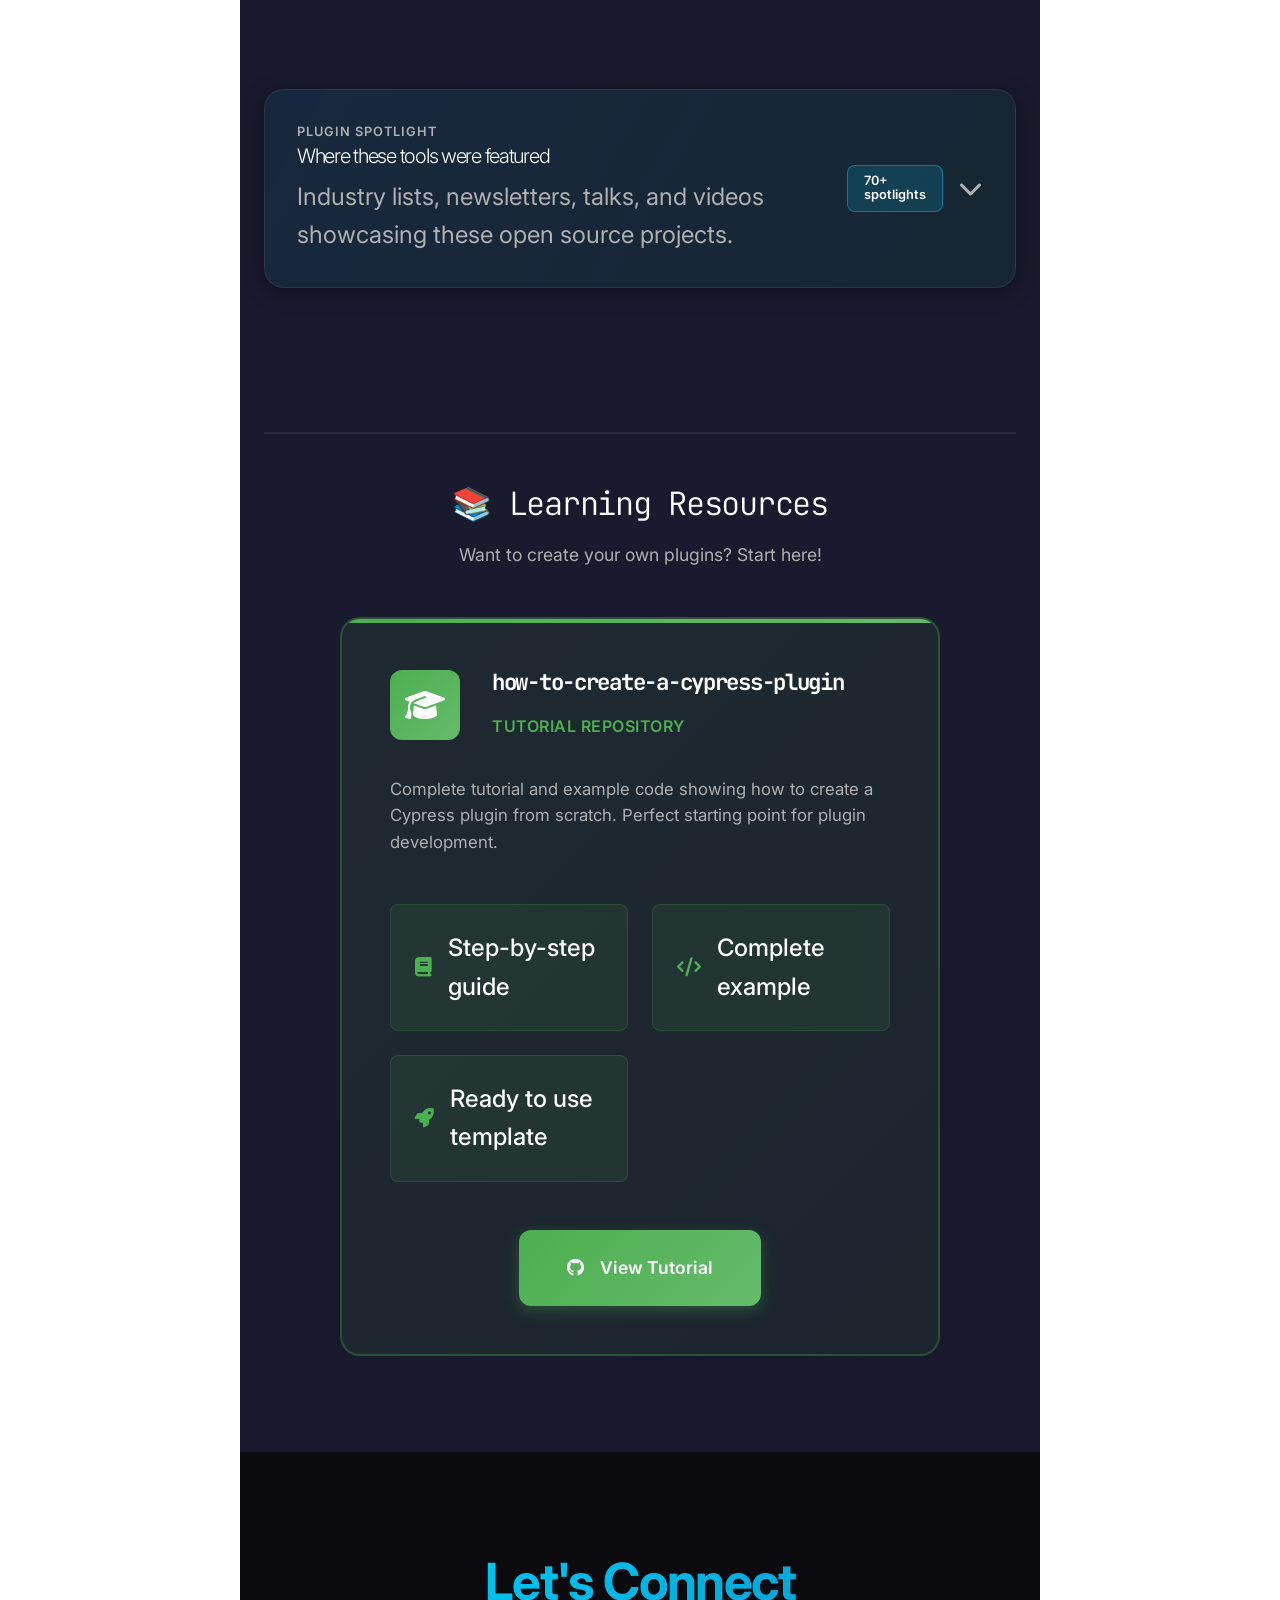
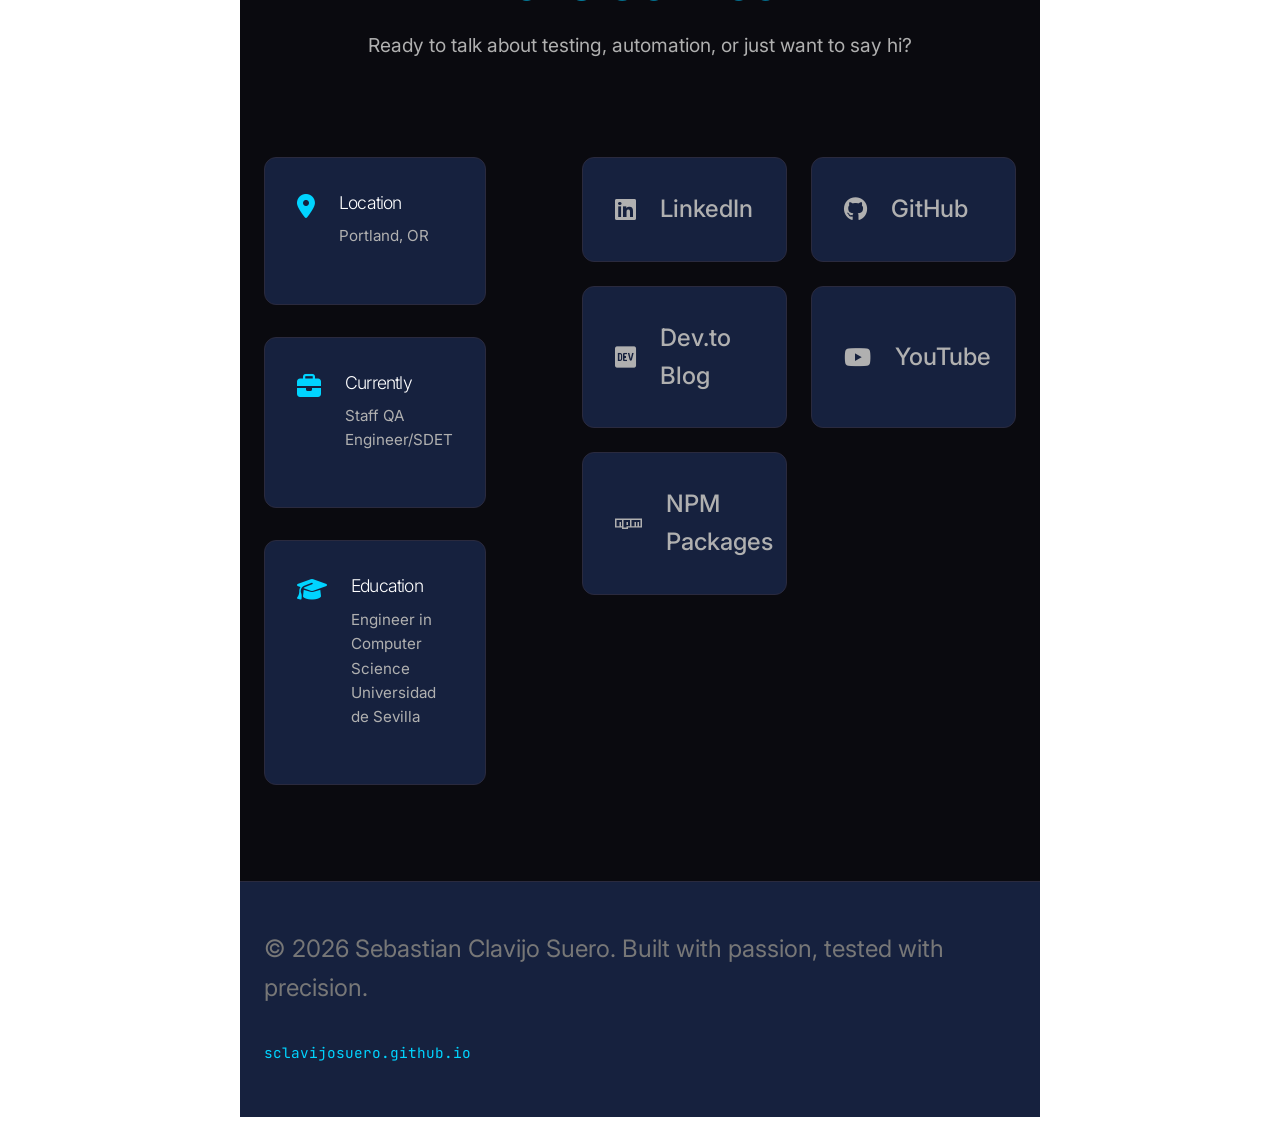
==== commit 2beb2697: "Update index.html" ====
--- a/index.html
+++ b/index.html
@@ -52,7 +52,7 @@
                         Staff QA Engineer/SDET • Test Automation Expert • Open Source Contributor
                     </h2>
                     <p class="hero-description">
-                        I'm that quirky QA engineer who turns bugs into features and creates Cypress plugins that actually make sense. 
+                        I'm that quirky QA engineer who turns bugs into features and creates Cypress and Playwright plugins that actually make sense. 
                         When I'm not breaking things professionally, I'm probably writing about it.
                     </p>
                     <div class="hero-cta">
--- a/css/style.css
+++ b/css/style.css
@@ -1076,7 +1076,7 @@
 .feature-mentions a {
     color: var(--text-primary);
     display: inline-flex;
-    align-items: center;
+    align-items: baseline;
     gap: var(--spacing-xs);
     font-size: 0.95rem;
 }
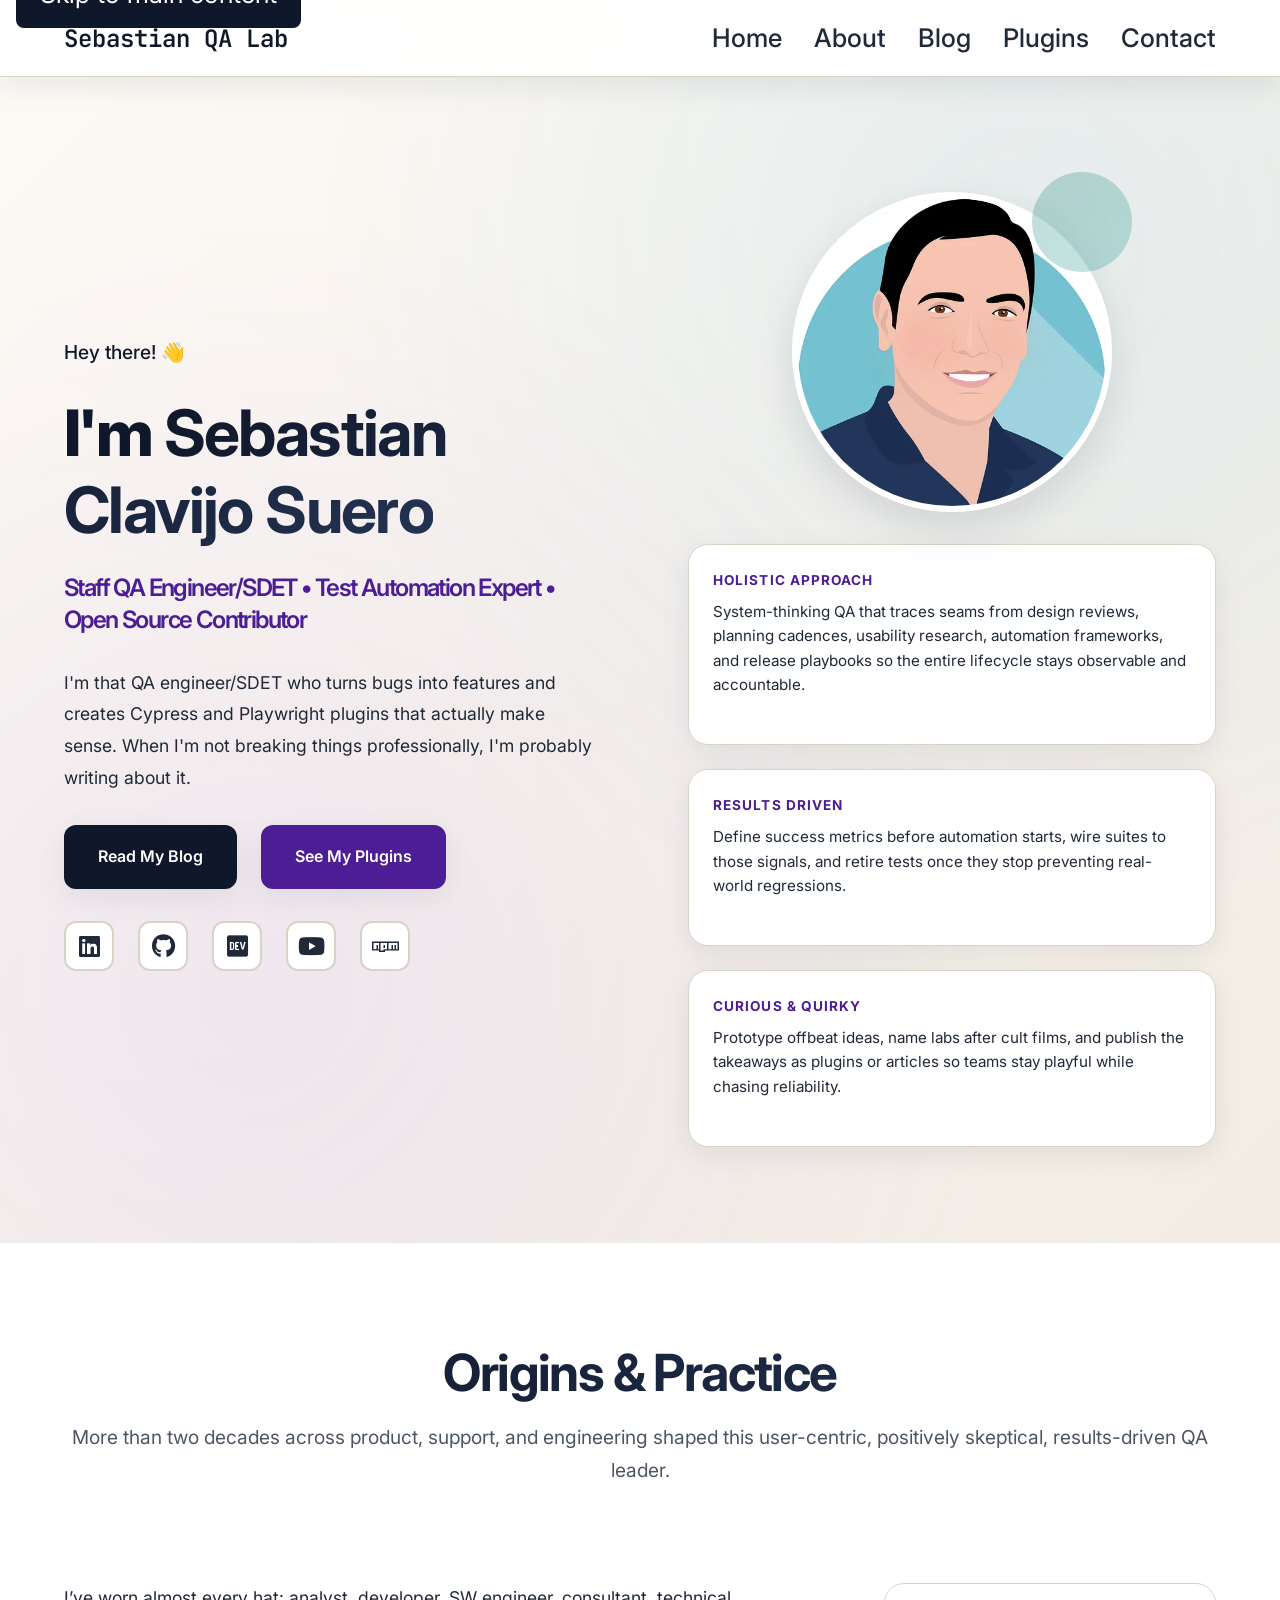
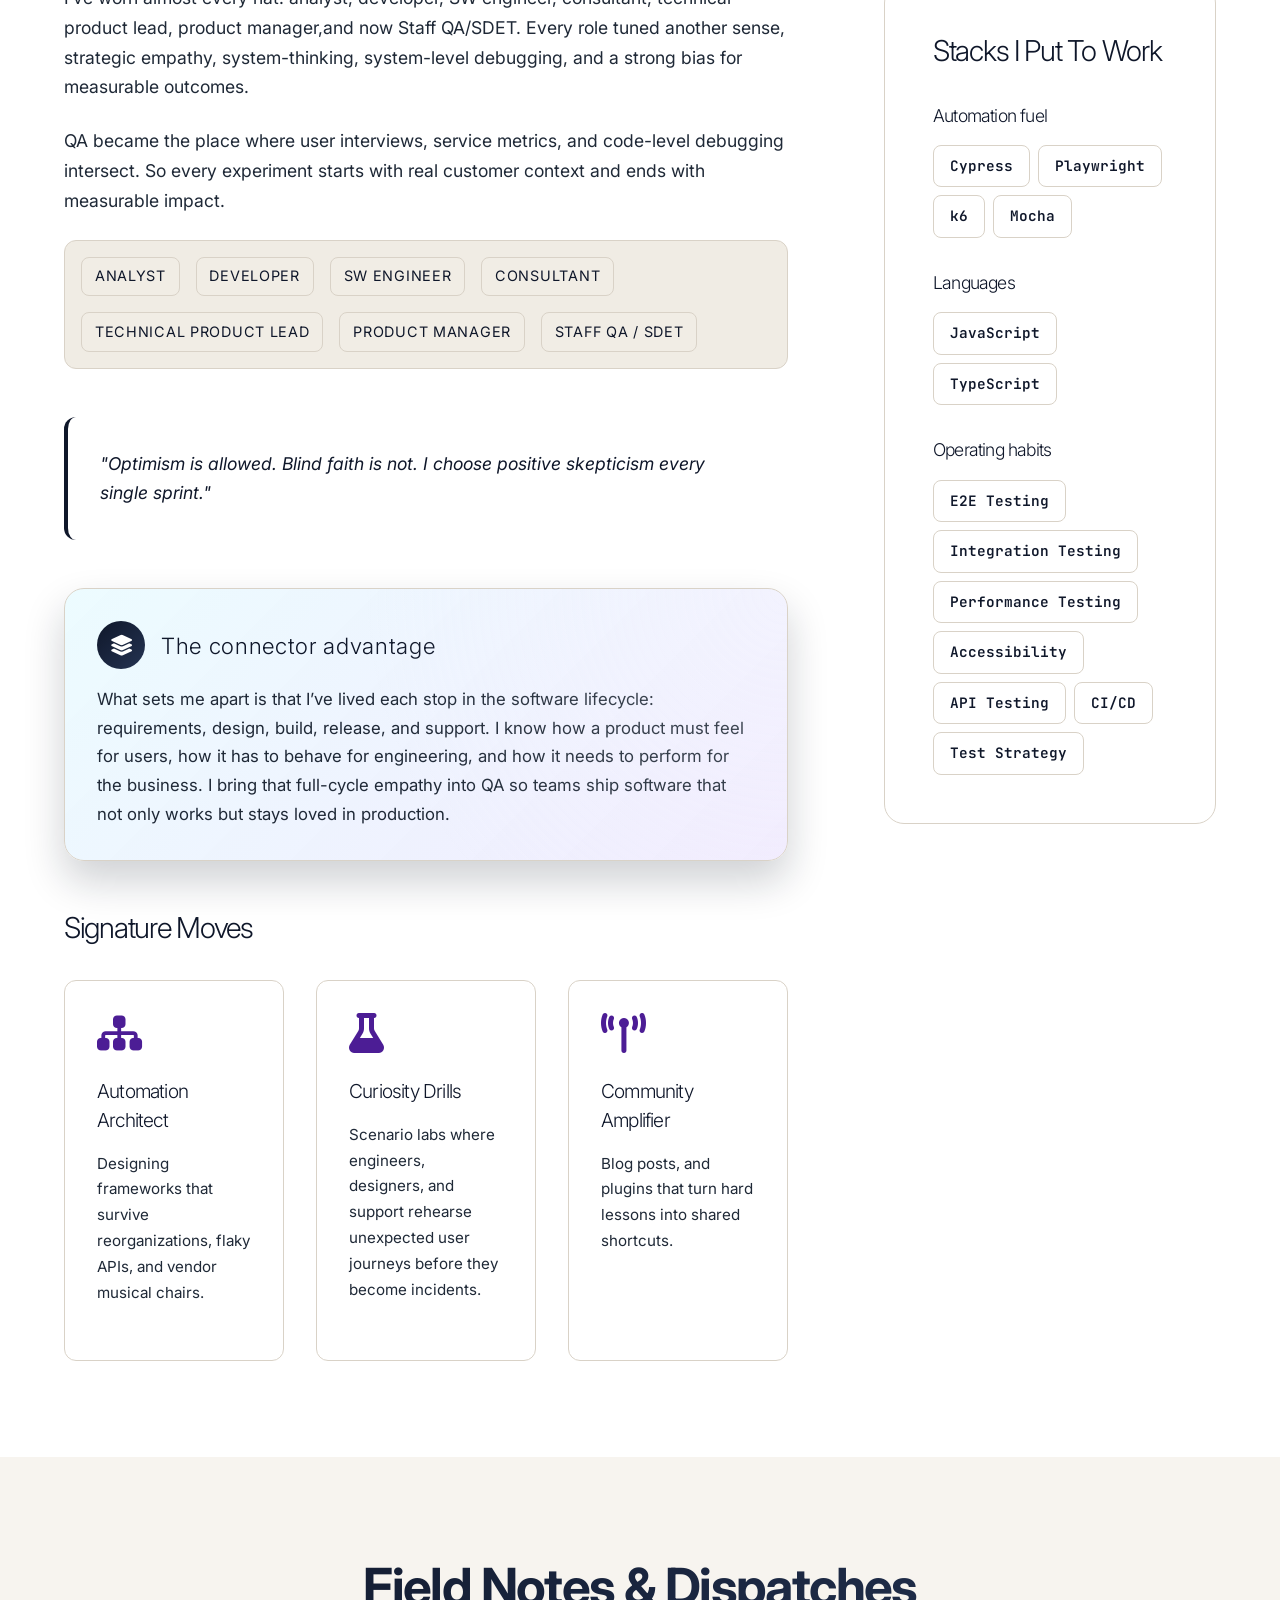
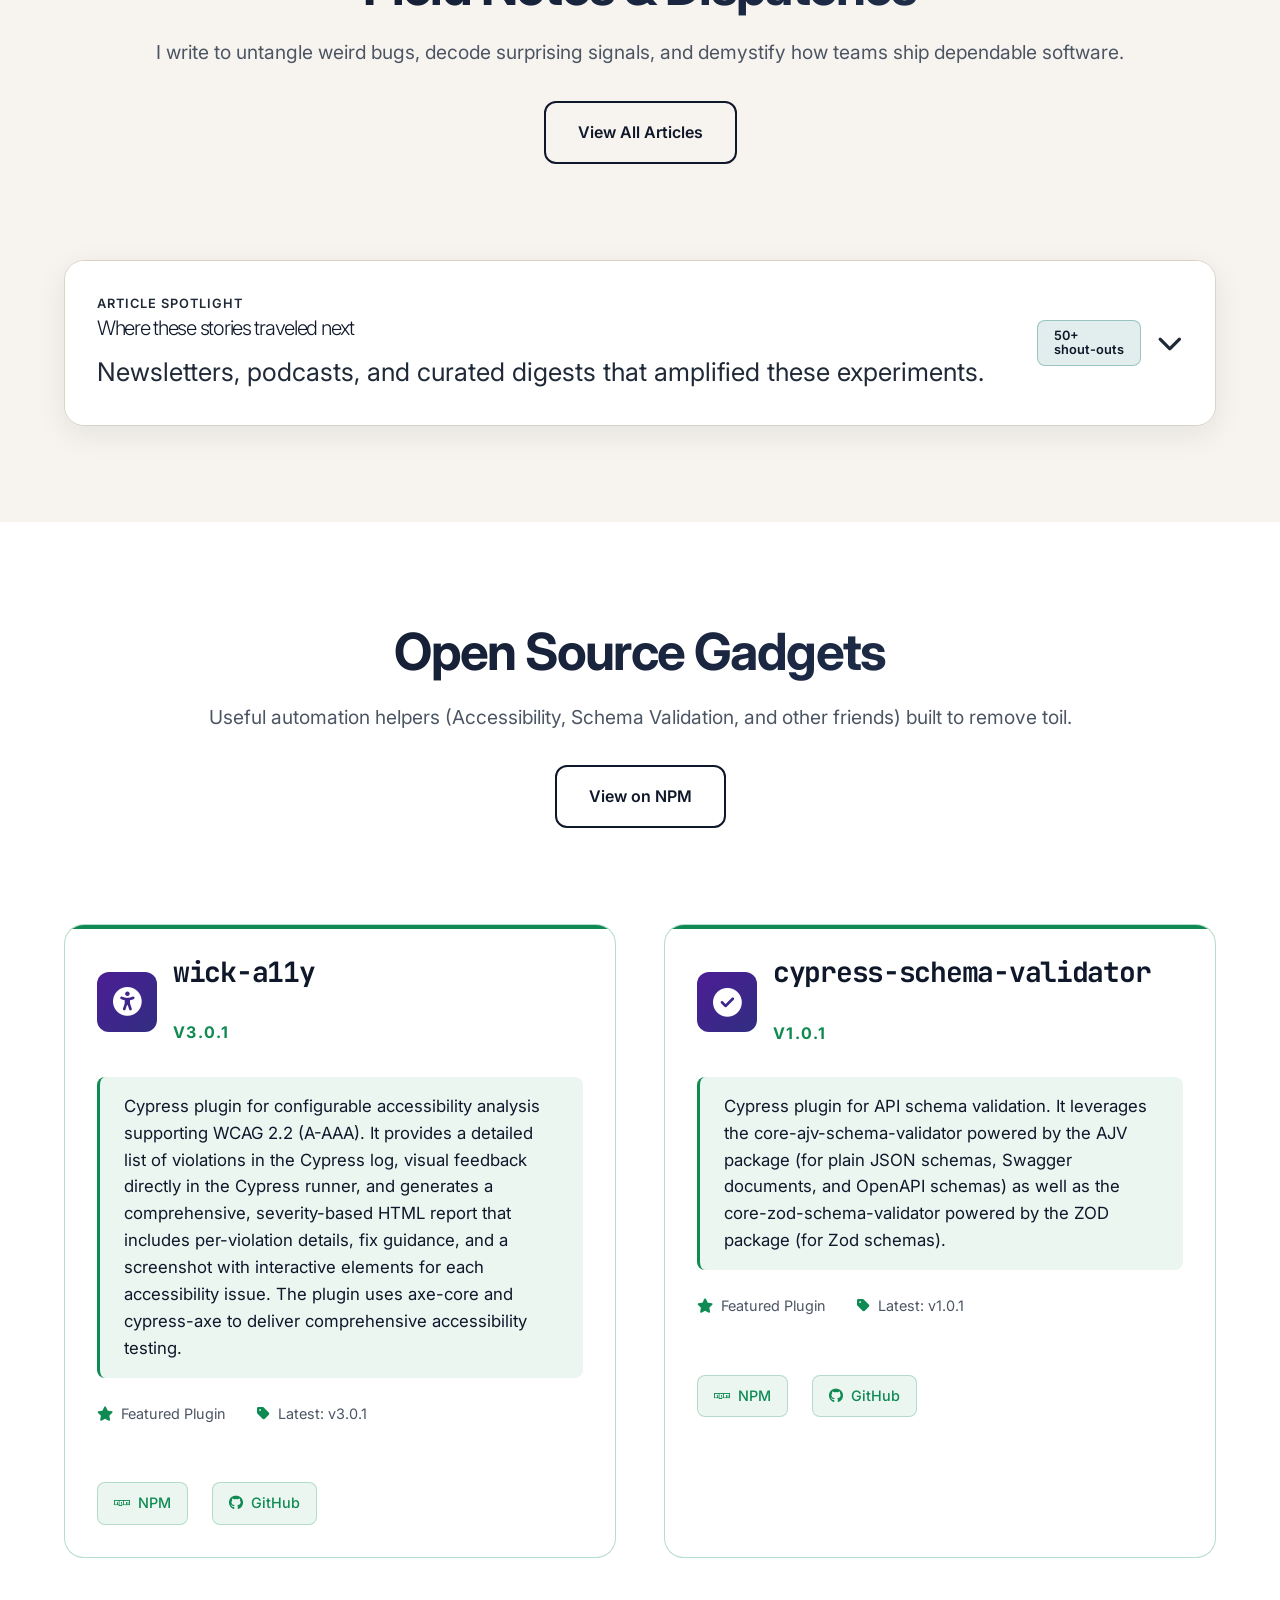
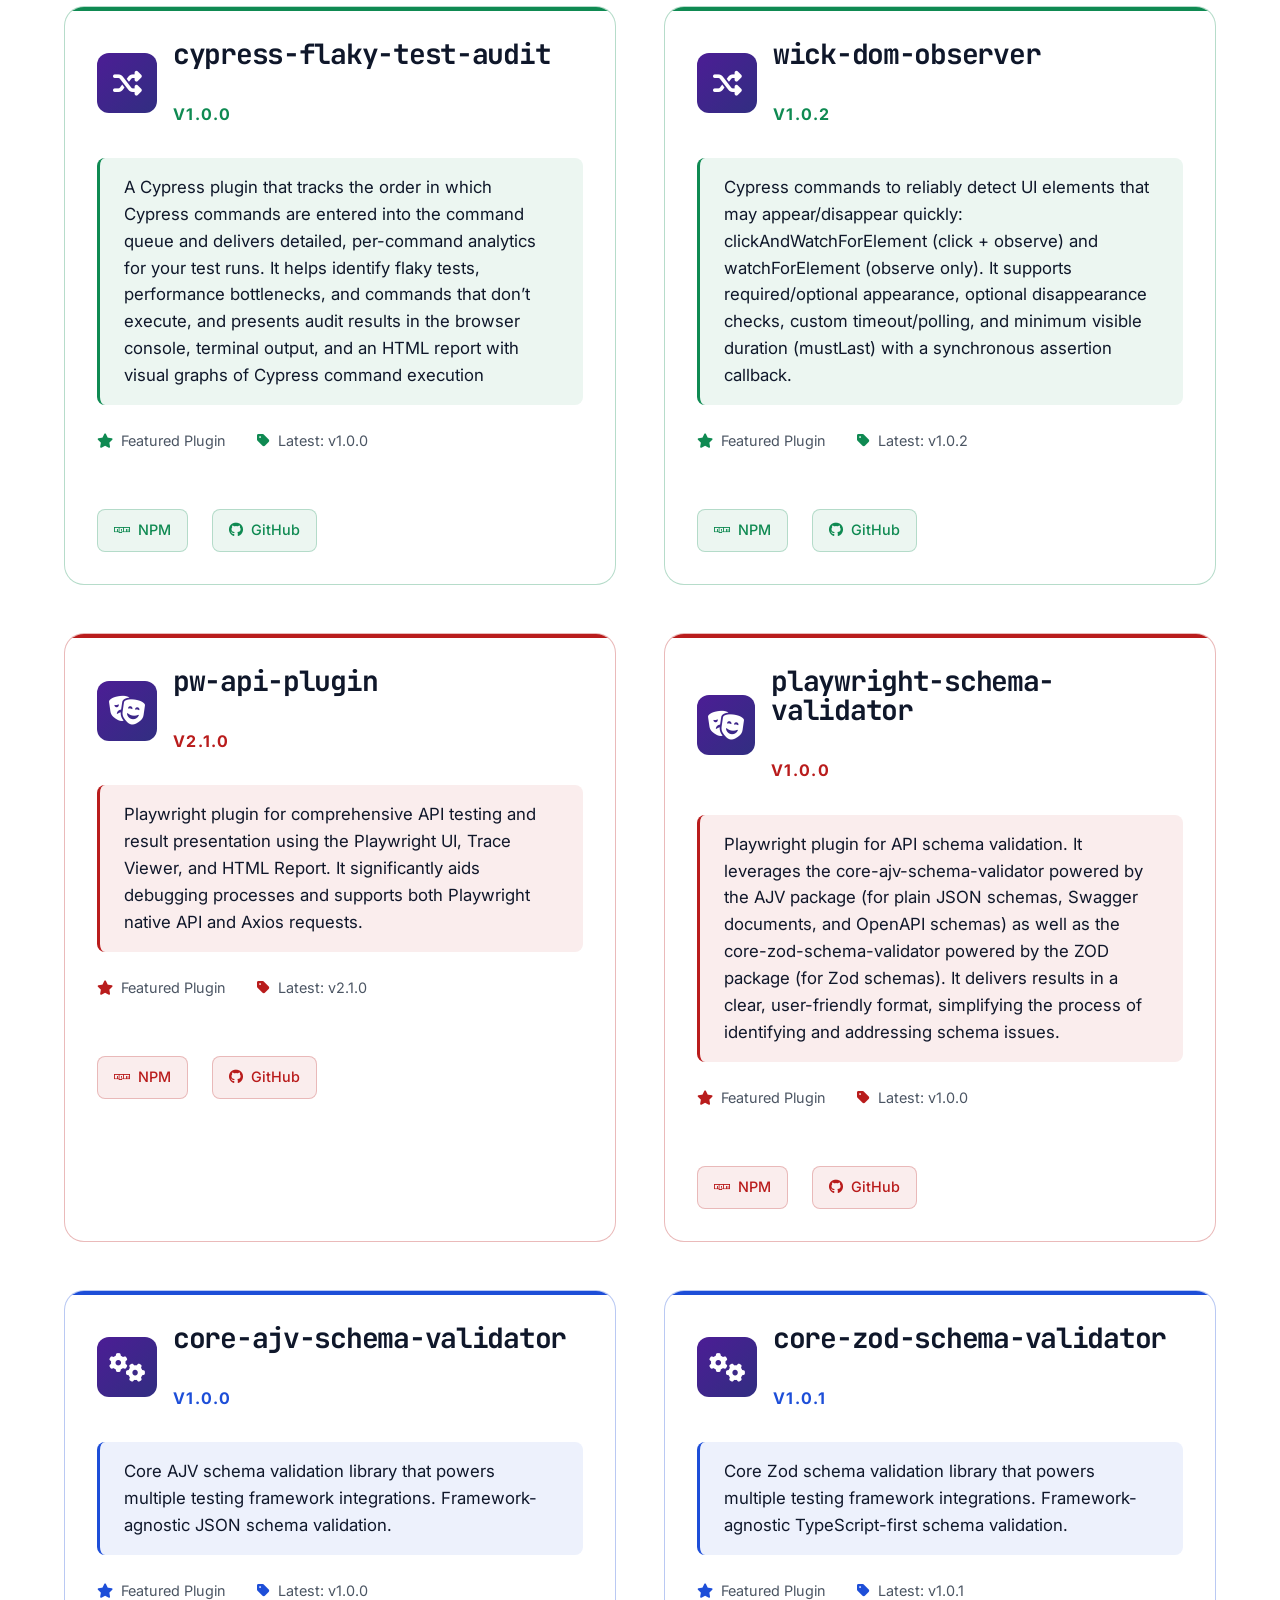
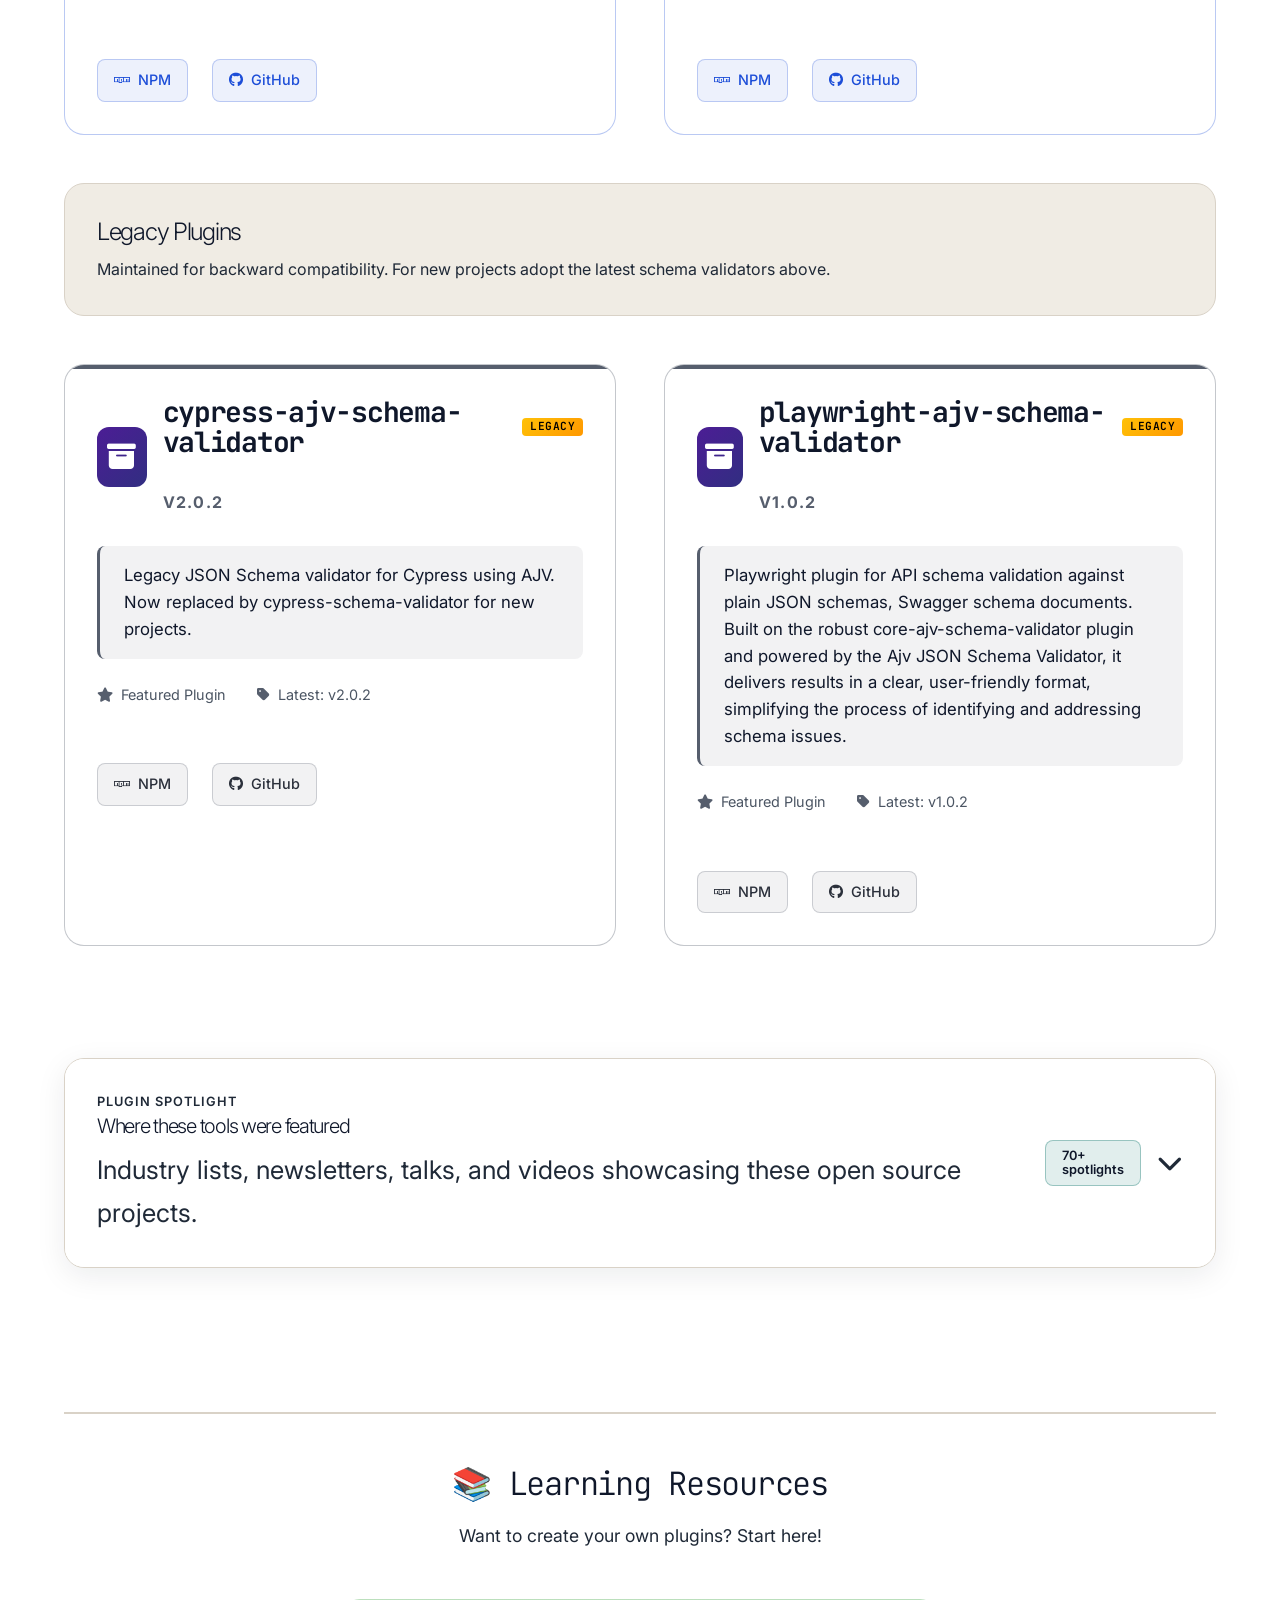
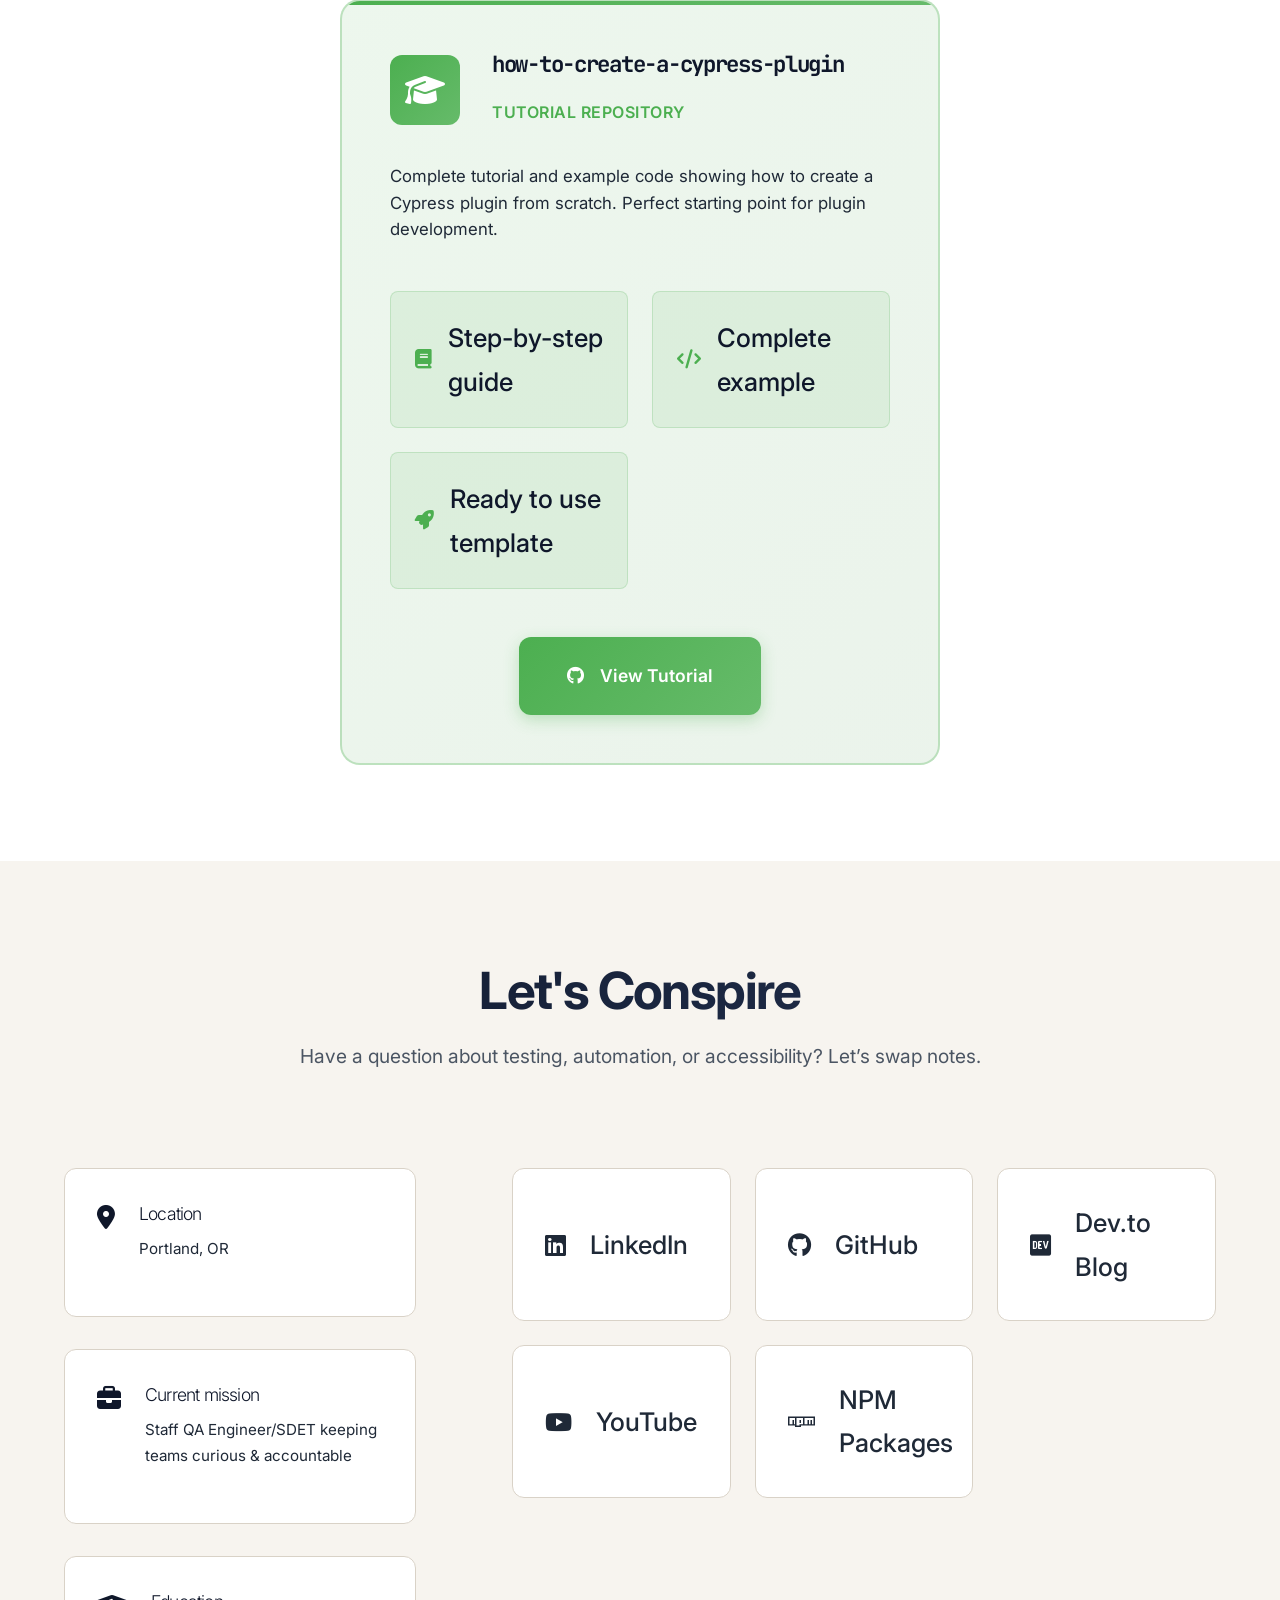
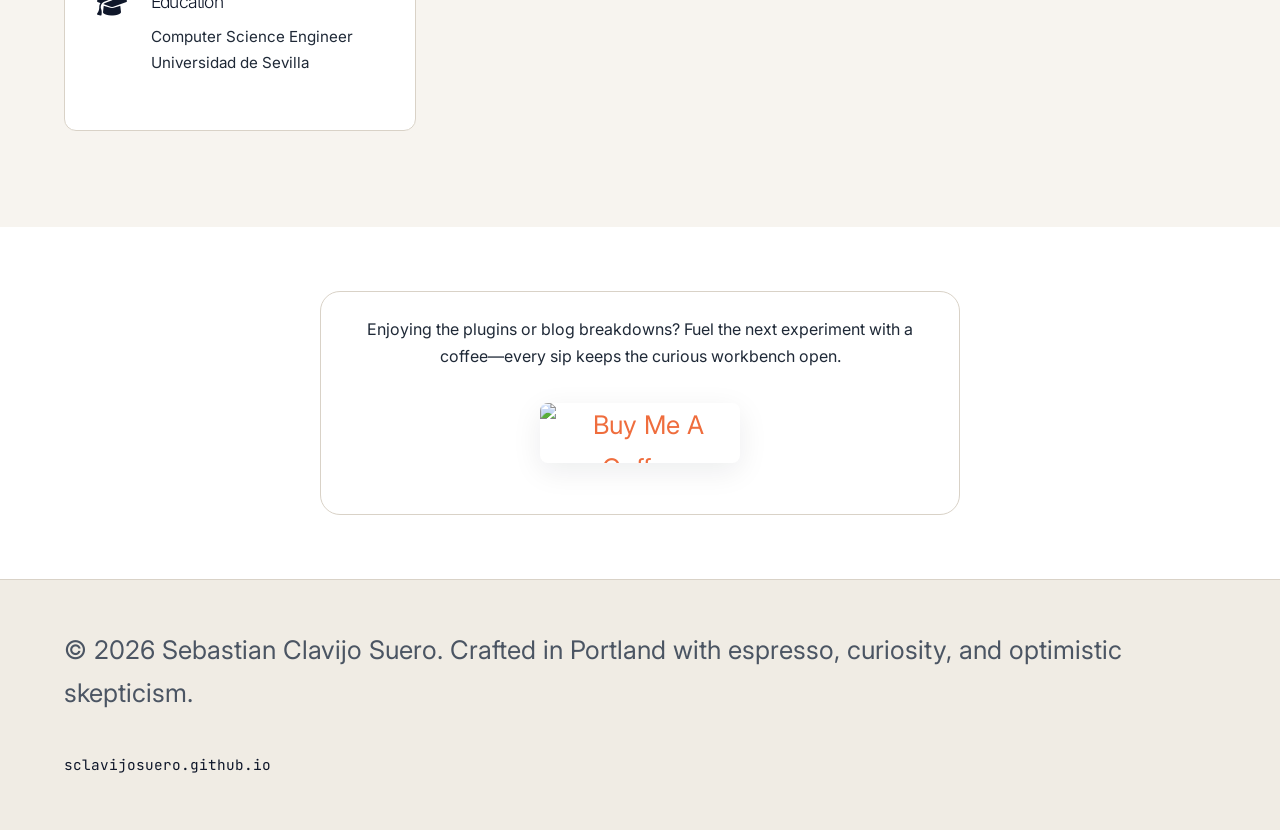
==== commit 87f52442: "Revamp website" ====
--- a/index.html
+++ b/index.html
@@ -3,8 +3,8 @@
 <head>
     <meta charset="UTF-8">
     <meta name="viewport" content="width=device-width, initial-scale=1.0">
-    <title>Sebastian Clavijo Suero - QA Engineer & Test Automation Expert</title>
-    <meta name="description" content="Staff QA Engineer/SDET, Test Automation Expert, Cypress & Playwright Independent Contributor, Creator of WICK-A11Y and CYPRESS-AJV-SCHEMA-VALIDATOR plugins">
+    <title>Sebastian Clavijo Suero | Results-Driven QA Lab</title>
+    <meta name="description" content="Results-driven Staff QA Engineer & SDET blending curiosity, positive skepticism, and quirky automation to ship resilient products.">
     <meta name="author" content="Sebastian Clavijo Suero">
     <link rel="icon" type="image/png" href="images/favicon.png">
     
@@ -18,11 +18,12 @@
     <link href="css/style.css" rel="stylesheet">
 </head>
 <body>
+    <a class="skip-link" href="#main-content">Skip to main content</a>
     <!-- Navigation -->
     <nav class="navbar">
         <div class="nav-container">
             <div class="nav-logo">
-                <span class="nav-brand">SClavijoSuero</span>
+                <span class="nav-brand">Sebastian QA Lab</span>
             </div>
             <div class="nav-menu" id="nav-menu">
                 <a href="#hero" class="nav-link">Home</a>
@@ -39,6 +40,7 @@
         </div>
     </nav>
 
+    <main id="main-content" tabindex="-1">
     <!-- Hero Section -->
     <section id="hero" class="hero">
         <div class="container">
@@ -52,14 +54,14 @@
                         Staff QA Engineer/SDET • Test Automation Expert • Open Source Contributor
                     </h2>
                     <p class="hero-description">
-                        I'm that quirky QA engineer who turns bugs into features and creates Cypress and Playwright plugins that actually make sense. 
+                        I'm that QA engineer/SDET who turns bugs into features and creates Cypress and Playwright plugins that actually make sense.
                         When I'm not breaking things professionally, I'm probably writing about it.
                     </p>
-                    <div class="hero-cta">
+                    <div class="hero-cta hero-cta--desktop">
                         <a href="#blog" class="btn btn-primary">Read My Blog</a>
                         <a href="#plugins" class="btn btn-secondary">See My Plugins</a>
                     </div>
-                    <div class="hero-social">
+                    <div class="hero-social hero-social--desktop">
                         <a href="https://www.linkedin.com/in/sebastianclavijosuero/" target="_blank" rel="noopener" aria-label="LinkedIn">
                             <i class="fab fa-linkedin"></i>
                         </a>
@@ -77,10 +79,47 @@
                         </a>
                     </div>
                 </div>
-                <div class="hero-image">
-                    <div class="image-container">
-                        <img src="images/pic-draw.webp" alt="Sebastian Clavijo Suero" class="profile-img">
-                        <div class="image-decoration"></div>
+                <div class="hero-visual">
+                    <div class="hero-image">
+                        <div class="image-container">
+                            <img src="images/pic-draw.webp" alt="Illustration of Sebastian Clavijo Suero smiling" class="profile-img">
+                            <div class="image-decoration"></div>
+                        </div>
+                    </div>
+                    <div class="hero-highlights" role="region" aria-label="Signature traits">
+                        <article class="highlight-card">
+                            <p class="highlight-eyebrow">Holistic approach</p>
+                            <p class="highlight-body">System-thinking QA that traces seams from design reviews, planning cadences, usability research, automation frameworks, and release playbooks so the entire lifecycle stays observable and accountable.</p>
+                        </article>
+                        <article class="highlight-card">
+                            <p class="highlight-eyebrow">Results driven</p>
+                            <p class="highlight-body">Define success metrics before automation starts, wire suites to those signals, and retire tests once they stop preventing real-world regressions.</p>
+                        </article>
+                        <article class="highlight-card">
+                            <p class="highlight-eyebrow">Curious & quirky</p>
+                            <p class="highlight-body">Prototype offbeat ideas, name labs after cult films, and publish the takeaways as plugins or articles so teams stay playful while chasing reliability.</p>
+                        </article>
+                    </div>
+                    <div class="hero-cta hero-cta--mobile">
+                        <a href="#blog" class="btn btn-primary">Read My Blog</a>
+                        <a href="#plugins" class="btn btn-secondary">See My Plugins</a>
+                    </div>
+                    <div class="hero-social hero-social--mobile">
+                        <a href="https://www.linkedin.com/in/sebastianclavijosuero/" target="_blank" rel="noopener" aria-label="LinkedIn">
+                            <i class="fab fa-linkedin"></i>
+                        </a>
+                        <a href="https://github.com/sclavijosuero" target="_blank" rel="noopener" aria-label="GitHub">
+                            <i class="fab fa-github"></i>
+                        </a>
+                        <a href="https://dev.to/sebastianclavijo" target="_blank" rel="noopener" aria-label="Dev.to Blog">
+                            <i class="fab fa-dev"></i>
+                        </a>
+                        <a href="https://www.youtube.com/@SebastianClavijoSuero" target="_blank" rel="noopener" aria-label="YouTube">
+                            <i class="fab fa-youtube"></i>
+                        </a>
+                        <a href="https://www.npmjs.com/~sclavijosuero" target="_blank" rel="noopener" aria-label="NPM">
+                            <i class="fab fa-npm"></i>
+                        </a>
                     </div>
                 </div>
             </div>
@@ -91,55 +130,68 @@
     <section id="about" class="about">
         <div class="container">
             <div class="section-header">
-                <h2 class="section-title">About Me</h2>
-                <p class="section-subtitle">The story behind the code</p>
+                <h2 class="section-title">Origins & Practice</h2>
+                <p class="section-subtitle">More than two decades across product, support, and engineering shaped this user-centric, positively skeptical, results-driven QA leader.</p>
             </div>
             <div class="about-content">
                 <div class="about-text">
                     <div class="about-intro">
                         <p>
-                            I've been around the software development block more times than I care to count. 
-                            From analyst to developer, from support to consultant, from technical lead to product manager—I've seen too many things too many times, so at this point I'm not scared of anything (well... almost anything I guess) 😅
+                            I’ve worn almost every hat: analyst, developer, SW engineer, consultant, technical product lead, product manager,and now Staff QA/SDET. Every role tuned another sense, strategic empathy, system-thinking, system-level debugging, and a strong bias for measurable outcomes.
                         </p>
                         <p>
-                            But here's the kicker: <strong>sometimes you need to reinvent yourself to rediscover your true self.</strong> 
-                            That's how I became a Software QA Engineer, and honestly? Best career pivot ever.
+                            QA became the place where user interviews, service metrics, and code-level debugging intersect. So every experiment starts with real customer context and ends with measurable impact.
                         </p>
+                        <div class="career-strip" aria-label="Career path">
+                            <span>Analyst</span>
+                            <span>Developer</span>
+                            <span>SW Engineer</span>
+                            <span>Consultant</span>
+                            <span>Technical Product Lead</span>
+                            <span>Product Manager</span>
+                            <span>Staff QA / SDET</span>
+                        </div>
                         <blockquote class="about-quote">
-                            "Quality isn't just about finding bugs—it's about ensuring John Wick doesn't have to come out of retirement to handle chaos in production."
+                            "Optimism is allowed. Blind faith is not. I choose positive skepticism every single sprint."
                         </blockquote>
+                        <div class="about-differentiator">
+                            <div class="about-differentiator-heading">
+                                <div class="about-differentiator-icon">
+                                    <i class="fas fa-layer-group" aria-hidden="true"></i>
+                                </div>
+                                <h4>The connector advantage</h4>
+                            </div>
+                            <p>
+                                What sets me apart is that I’ve lived each stop in the software lifecycle: requirements, design, build, release, and support. I know how a product must feel for users, how it has to behave for engineering, and how it needs to perform for the business. I bring that full-cycle empathy into QA so teams ship software that not only works but stays loved in production.
+                            </p>
+                        </div>
                     </div>
                     <div class="achievements">
-                        <h3>What I Bring to the Table</h3>
+                        <h3>Signature Moves</h3>
                         <div class="achievement-grid">
                             <div class="achievement-item">
-                                <i class="fas fa-robot"></i>
-                                <h4>Test Automation Wizard</h4>
-                                <p>Creating robust automation frameworks that actually work</p>
+                                <i class="fas fa-sitemap"></i>
+                                <h4>Automation Architect</h4>
+                                <p>Designing frameworks that survive reorganizations, flaky APIs, and vendor musical chairs.</p>
                             </div>
                             <div class="achievement-item">
-                                <i class="fas fa-blog"></i>
-                                <h4>QA Content Creator</h4>
-                                <p>Translating complex testing concepts into readable content</p>
+                                <i class="fas fa-flask"></i>
+                                <h4>Curiosity Drills</h4>
+                                <p>Scenario labs where engineers, designers, and support rehearse unexpected user journeys before they become incidents.</p>
                             </div>
                             <div class="achievement-item">
-                                <i class="fas fa-universal-access"></i>
-                                <h4>Accessibility Advocate</h4>
-                                <p>Making the web accessible for everyone, one test at a time</p>
-                            </div>
-                            <div class="achievement-item">
-                                <i class="fas fa-puzzle-piece"></i>
-                                <h4>Plugin Creator</h4>
-                                <p>Building tools that solve real problems for real developers</p>
+                                <i class="fas fa-broadcast-tower"></i>
+                                <h4>Community Amplifier</h4>
+                                <p>Blog posts, and plugins that turn hard lessons into shared shortcuts.</p>
                             </div>
                         </div>
                     </div>
                 </div>
                 <div class="skills-container">
-                    <h3>Tech Stack & Expertise</h3>
+                    <h3>Stacks I Put To Work</h3>
                     <div class="skills-grid">
                         <div class="skill-category">
-                            <h4>Testing Frameworks</h4>
+                            <h4>Automation fuel</h4>
                             <div class="skill-tags">
                                 <span class="skill-tag">Cypress</span>
                                 <span class="skill-tag">Playwright</span>
@@ -155,13 +207,13 @@
                             </div>
                         </div>
                         <div class="skill-category">
-                            <h4>Specialties</h4>
+                            <h4>Operating habits</h4>
                             <div class="skill-tags">
                                 <span class="skill-tag">E2E Testing</span>
                                 <span class="skill-tag">Integration Testing</span>
                                 <span class="skill-tag">Performance Testing</span>
+                                <span class="skill-tag">Accessibility</span>
                                 <span class="skill-tag">API Testing</span>
-                                <span class="skill-tag">Accessibility</span>
                                 <span class="skill-tag">CI/CD</span>
                                 <span class="skill-tag">Test Strategy</span>
                             </div>
@@ -176,8 +228,8 @@
     <section id="blog" class="blog">
         <div class="container">
             <div class="section-header">
-                <h2 class="section-title">Latest from the Blog</h2>
-                <p class="section-subtitle">Thoughts, insights, and occasional rants about QA and test automation</p>
+                <h2 class="section-title">Field Notes & Dispatches</h2>
+                <p class="section-subtitle">I write to untangle weird bugs, decode surprising signals, and demystify how teams ship dependable software.</p>
                 <a href="https://dev.to/sebastianclavijo" target="_blank" class="btn btn-outline">View All Articles</a>
             </div>
             <div class="blog-loading" id="blog-loading">
@@ -191,9 +243,9 @@
                 <details class="feature-panel" id="community-highlights">
                     <summary class="feature-summary">
                         <div class="feature-summary-text">
-                            <p class="feature-eyebrow">Community spotlight</p>
-                            <h3>Where these stories were featured</h3>
-                            <p class="feature-summary-copy">Newsletters, podcasts, and blogs that highlighted these articles.</p>
+                            <p class="feature-eyebrow">Article spotlight</p>
+                            <h3>Where these stories traveled next</h3>
+                            <p class="feature-summary-copy">Newsletters, podcasts, and curated digests that amplified these experiments.</p>
                         </div>
                         <div class="feature-summary-meta">
                             <span class="feature-chip" id="blog-features-count">Loading...</span>
@@ -202,13 +254,13 @@
                     </summary>
                     <div class="feature-body">
                         <p class="feature-intro">
-                            A running list of every time the blog traveled beyond dev.to—newsletters, curated digests, podcasts, and community shout-outs.
+                            A running log of every time the blog wandered beyond dev.to—because good ideas deserve new audiences (and better jokes).
                         </p>
                         <div class="features-list" id="blog-features-content">
                             <!-- Feature mentions will be injected here -->
                         </div>
                         <button type="button" class="feature-collapse-btn" id="feature-collapse-btn">
-                            <span>Collapse highlights</span>
+                            <span>Collapse signal boosts</span>
                             <i class="fa-solid fa-chevron-up" aria-hidden="true"></i>
                         </button>
                     </div>
@@ -221,8 +273,8 @@
     <section id="plugins" class="plugins">
         <div class="container">
             <div class="section-header">
-                <h2 class="section-title">Open Source Plugins</h2>
-                <p class="section-subtitle">Tools I've built to make testing less painful and more awesome</p>
+                <h2 class="section-title">Open Source Gadgets</h2>
+                <p class="section-subtitle">Useful automation helpers (Accessibility, Schema Validation, and other friends) built to remove toil.</p>
                 <a href="https://www.npmjs.com/~sclavijosuero" target="_blank" class="btn btn-outline">View on NPM</a>
             </div>
             <div class="plugins-loading" id="plugins-loading">
@@ -239,8 +291,8 @@
     <section id="contact" class="contact">
         <div class="container">
             <div class="section-header">
-                <h2 class="section-title">Let's Connect</h2>
-                <p class="section-subtitle">Ready to talk about testing, automation, or just want to say hi?</p>
+                <h2 class="section-title">Let's Conspire</h2>
+                <p class="section-subtitle">Have a question about testing, automation, or accessibility? Let’s swap notes.</p>
             </div>
             <div class="contact-content">
                 <div class="contact-info">
@@ -254,15 +306,15 @@
                     <div class="contact-item">
                         <i class="fas fa-briefcase"></i>
                         <div>
-                                                         <h4>Currently</h4>
-                             <p>Staff QA Engineer/SDET</p>
+                            <h4>Current mission</h4>
+                            <p>Staff QA Engineer/SDET keeping teams curious & accountable</p>
                         </div>
                     </div>
                     <div class="contact-item">
                         <i class="fas fa-graduation-cap"></i>
                         <div>
                             <h4>Education</h4>
-                            <p>Engineer in Computer Science<br>Universidad de Sevilla</p>
+                            <p>Computer Science Engineer<br>Universidad de Sevilla</p>
                         </div>
                     </div>
                 </div>
@@ -292,11 +344,24 @@
         </div>
     </section>
 
+    <section class="support">
+        <div class="container">
+            <div class="support-note">
+                <p>Enjoying the plugins or blog breakdowns? Fuel the next experiment with a coffee—every sip keeps the curious workbench open.</p>
+                <a href="https://buymeacoffee.com/sclavijosuero" target="_blank" rel="noopener" class="buymeacoffee-cta">
+                    <img src="https://cdn.buymeacoffee.com/buttons/v2/default-yellow.png" alt="Buy Me A Coffee" width="200" height="60">
+                </a>
+            </div>
+        </div>
+    </section>
+
+    </main>
+
     <!-- Footer -->
     <footer class="footer">
         <div class="container">
             <div class="footer-content">
-                <p>&copy; <span id="footer-year"></span> Sebastian Clavijo Suero. Built with passion, tested with precision.</p>
+                <p>&copy; <span id="footer-year"></span> Sebastian Clavijo Suero. Crafted in Portland with espresso, curiosity, and optimistic skepticism.</p>
                 <script>
                   document.addEventListener('DOMContentLoaded', function() {
                     var year = new Date().getFullYear();
--- a/css/style.css
+++ b/css/style.css
@@ -7,11 +7,14 @@
   font-size: 62.5%;
 }
 body {
-  font-size: 1.5em; /* currently ems cause chrome bug misinterpreting rems on body element */
-  line-height: 1.6;
+  font-size: 1.6rem;
+  line-height: 1.7;
   font-weight: 400;
-  font-family: "Roboto", "HelveticaNeue", "Helvetica Neue", Helvetica, Arial, sans-serif;
-  color: #FFFFFF;
+  font-family: "Inter", -apple-system, BlinkMacSystemFont, "Segoe UI", Roboto, sans-serif;
+  color: #0f172a;
+  background-color: #f7f4ef;
+  margin: 0;
+  min-height: 100vh;
 }
 
 /**
@@ -100,194 +103,24 @@
 }
 
 
-/* Full size background image */
-html, #container, .inner { background-color:transparent;}
-html {
-  background:url(../images/background.webp) center center no-repeat fixed;
-  background-size:cover;
-}
-body {
-  max-width:800px;
-  margin:25px auto;
-}
-header, #content, footer { 
-  background: rgba(0,0,0,.8); 
-  padding:25px;
-  color:#FFFFFF; 
-}
-
-footer {
-  border-top: solid 1px #FFFFFF;
-}
-
-#skills {
-  padding-inline-start: 20px;
-}
-
-/* Menu Links */
-ul.main-menu {
-  padding: 0;
-  display: flex;
-  flex-wrap: wrap;
-  justify-content: left;
-  list-style: none;
-  width: 100%;
-  margin: 50px 0 0 0;
-}
-
-ul.main-menu li a {
-  margin-right:20px;
-  font-size: 2.0rem;
-  border-bottom: solid transparent 3px;
-}
-
-ul.main-menu li a.active {
-  color:#FFFFFF;
-  border-bottom-color:#EF6D3D;
-}
-
-ul.main-menu li a:hover,
-footer a:hover {
-  color:#B3C7AE;
-  border-bottom: thin dotted;
-}
-
-.inner a {
-  color: #f7b88e;
-}
-.inner a:hover {
-  color:#B3C7AE;
-  border-bottom: thin dotted;
-}
-
-.plugins-list li {
-  margin-bottom: 2em;
-}
-
-.articles-list {
-  padding-inline-start: 0px;
-}
-.plugins-list a {
-  font-family: Arial Narrow;
-  font-size: 1.1em;
-  font-weight: 800;
-}
-
-.articles-list a {
-  font-size: 1.04em;
-  color: #000000e6;
-  display: flex;
-  align-items: center;
-  font-weight: bold;
-}
-
-.articles-list a:hover {
-  color: #4f7446;
-  border-bottom: none;
-}
-
-.article-img {
-  float: left;
-  width: 20%;
-  height: auto;
-  border: 1px solid #00000033;
-  border-radius: 5px;
-}
-
-.article-title {
-  padding-left: 20px;
-}
-.article-description {
-  font-size: 0.8em;
-  margin-top: 10px;
-}
-
-.article {
-    box-sizing: border-box;
-    border-radius: 10px;
-    margin: 0 auto;
-    background-color: #EEF3F8;
-    padding: 20px;
-    /*display: flex;*/
-    flex-direction: row;
-    color: #000000e6;
-    color: #00000099;
-    margin-top: 35px;
-    width: 85%;
-}
-
-
-.plugins-list a {
-  font-size: 1.5em;
-}
-
-.plugin-image {
-  margin: 20px 0px 10px 0px;
-  width: 95%;
-  height: auto;
-}
-
-/* Utility classes */
-.hide {
-  display:none;
-}
-.show {
-  display:block;
-}
-
-.quote {
-  box-sizing: border-box;
-  border-radius: 20px;
-  margin: 0 auto;
-  background-color: #EEF3F8;
-  padding: 32px;
-  display: flex;
-  flex-direction: column;
-  color: #111111;
-  margin-top: 50px;
-}
-
-@media only screen and (max-width: 700px) {
-  .article {
-    flex-direction: column;
-  }
-  .article-img {
-    width: 100%;
-    margin: auto;
-  }
-  .article-title {
-    padding-left: 0px;
-    padding-top: 15px;
-    text-align: center;
-  }
-  .article-description {
-    margin-top: 0px;
-  }
-  .articles-list a{
-    display: grid;
-  }
-  .article-description {
-    display: none;
-  }
-}
-
 /* ===== CSS VARIABLES ===== */
 :root {
     /* Colors */
-    --primary-color: #00d4ff;
-    --secondary-color: #ff6b35;
-    --accent-color: #00ff88;
-    --text-primary: #ffffff;
-    --text-secondary: #b0b0b0;
-    --text-muted: #777777;
-    --bg-primary: #0a0a0f;
-    --bg-secondary: #1a1a2e;
-    --bg-tertiary: #16213e;
-    --bg-card: #16213e;
-    --border-color: #2a2a3e;
-    --gradient-primary: linear-gradient(135deg, #00d4ff 0%, #0099cc 100%);
-    --gradient-secondary: linear-gradient(135deg, #ff6b35 0%, #e55a2b 100%);
-    --gradient-accent: linear-gradient(135deg, #00ff88 0%, #00cc6a 100%);
+    --primary-color: #0f172a;
+    --secondary-color: #4c1d95;
+    --accent-color: #0f766e;
+    --text-primary: #0f172a;
+    --text-secondary: #1f2937;
+    --text-muted: #4b5563;
+    --bg-page: #f7f4ef;
+    --bg-primary: #f7f4ef;
+    --bg-secondary: #ffffff;
+    --bg-tertiary: #f0ece4;
+    --bg-card: #ffffff;
+    --border-color: #d9d2c7;
+    --gradient-primary: linear-gradient(135deg, #0f172a 0%, #243352 100%);
+    --gradient-secondary: linear-gradient(135deg, #4c1d95 0%, #312e81 100%);
+    --gradient-accent: linear-gradient(135deg, #0f766e 0%, #0d9488 100%);
     
     /* Typography */
     --font-primary: 'Inter', -apple-system, BlinkMacSystemFont, 'Segoe UI', Roboto, sans-serif;
@@ -308,15 +141,15 @@
     --border-radius-lg: 20px;
     
     /* Shadows */
-    --shadow-sm: 0 2px 8px rgba(0, 0, 0, 0.3);
-    --shadow-md: 0 4px 20px rgba(0, 0, 0, 0.4);
-    --shadow-lg: 0 8px 40px rgba(0, 0, 0, 0.5);
-    --shadow-neon: 0 0 20px rgba(0, 212, 255, 0.3);
+    --shadow-sm: 0 8px 30px rgba(15, 23, 42, 0.08);
+    --shadow-md: 0 16px 40px rgba(15, 23, 42, 0.12);
+    --shadow-lg: 0 30px 60px rgba(15, 23, 42, 0.18);
+    --shadow-neon: 0 0 0 transparent;
     
     /* Transitions */
     --transition-fast: 0.2s ease;
-    --transition-smooth: 0.3s ease;
-    --transition-slow: 0.5s ease;
+    --transition-smooth: 0.35s ease;
+    --transition-slow: 0.6s ease;
 }
 
 /* ===== RESET & BASE STYLES ===== */
@@ -333,9 +166,9 @@
 
 body {
     font-family: var(--font-primary);
-    background: var(--bg-primary);
+    background: var(--bg-page);
     color: var(--text-primary);
-    line-height: 1.6;
+    line-height: 1.7;
     overflow-x: hidden;
 }
 
@@ -363,7 +196,7 @@
 
 .section-subtitle {
     font-size: 1.2rem;
-    color: var(--text-secondary);
+    color: var(--text-muted);
     margin-bottom: var(--spacing-lg);
 }
 
@@ -373,6 +206,22 @@
     -webkit-text-fill-color: transparent;
     background-clip: text;
     font-weight: 700;
+}
+
+.skip-link {
+    position: absolute;
+    top: -40px;
+    left: 1rem;
+    background: var(--primary-color);
+    color: #ffffff;
+    padding: 0.75rem 1.5rem;
+    border-radius: var(--border-radius-sm);
+    z-index: 2000;
+    transition: top var(--transition-fast);
+}
+
+.skip-link:focus {
+    top: 1rem;
 }
 
 /* ===== BUTTONS ===== */
@@ -392,24 +241,29 @@
 }
 
 .btn-primary {
-    background: var(--gradient-primary);
-    color: white;
-    box-shadow: var(--shadow-neon);
-}
-
-.btn-primary:hover {
+    background: var(--primary-color);
+    color: #ffffff;
+    border-color: var(--primary-color);
+    box-shadow: var(--shadow-sm);
+}
+
+.btn-primary:hover,
+.btn-primary:focus-visible {
     transform: translateY(-2px);
-    box-shadow: 0 0 30px rgba(0, 212, 255, 0.5);
+    box-shadow: var(--shadow-md);
 }
 
 .btn-secondary {
-    background: var(--gradient-secondary);
-    color: white;
-}
-
-.btn-secondary:hover {
+    background: var(--secondary-color);
+    color: #ffffff;
+    border-color: var(--secondary-color);
+    box-shadow: var(--shadow-sm);
+}
+
+.btn-secondary:hover,
+.btn-secondary:focus-visible {
     transform: translateY(-2px);
-    box-shadow: 0 0 20px rgba(255, 107, 53, 0.4);
+    box-shadow: var(--shadow-md);
 }
 
 .btn-outline {
@@ -418,9 +272,10 @@
     border-color: var(--primary-color);
 }
 
-.btn-outline:hover {
+.btn-outline:hover,
+.btn-outline:focus-visible {
     background: var(--primary-color);
-    color: white;
+    color: #ffffff;
     transform: translateY(-2px);
 }
 
@@ -430,10 +285,11 @@
     top: 0;
     left: 0;
     right: 0;
-    background: rgba(10, 10, 15, 0.95);
+    background: rgba(255, 255, 255, 0.92);
     backdrop-filter: blur(20px);
     border-bottom: 1px solid var(--border-color);
     z-index: 1000;
+    box-shadow: 0 10px 30px rgba(15, 23, 42, 0.08);
     transition: all var(--transition-smooth);
 }
 
@@ -468,6 +324,12 @@
 
 .nav-link:hover {
     color: var(--primary-color);
+}
+
+.nav-link:focus-visible {
+    color: var(--primary-color);
+    outline: 2px solid var(--primary-color);
+    outline-offset: 6px;
 }
 
 .nav-link::after {
@@ -499,14 +361,20 @@
     transition: all var(--transition-fast);
 }
 
+.nav-hamburger:focus-visible {
+    outline: 2px solid var(--primary-color);
+    outline-offset: 6px;
+}
+
 /* ===== HERO SECTION ===== */
 .hero {
     min-height: 100vh;
     display: flex;
     align-items: center;
     position: relative;
-    background: linear-gradient(135deg, var(--bg-primary) 0%, var(--bg-secondary) 100%);
+    background: linear-gradient(135deg, #fdfaf6 0%, #f2ece4 100%);
     overflow: hidden;
+    padding-top: 6rem;
 }
 
 .hero::before {
@@ -517,14 +385,14 @@
     right: 0;
     bottom: 0;
     background: 
-        radial-gradient(circle at 20% 80%, rgba(0, 212, 255, 0.1) 0%, transparent 50%),
-        radial-gradient(circle at 80% 20%, rgba(255, 107, 53, 0.1) 0%, transparent 50%);
+        radial-gradient(circle at 20% 80%, rgba(139, 92, 246, 0.08) 0%, transparent 55%),
+        radial-gradient(circle at 80% 20%, rgba(14, 165, 233, 0.08) 0%, transparent 50%);
     z-index: 1;
 }
 
 .hero-content {
     display: grid;
-    grid-template-columns: 1fr 1fr;
+    grid-template-columns: repeat(auto-fit, minmax(300px, 1fr));
     gap: var(--spacing-3xl);
     align-items: center;
     position: relative;
@@ -556,8 +424,9 @@
 .hero-description {
     font-size: 1.1rem;
     color: var(--text-secondary);
-    margin-bottom: var(--spacing-xl);
+    margin-bottom: var(--spacing-lg);
     line-height: 1.8;
+    max-width: 60ch;
 }
 
 .hero-cta {
@@ -570,6 +439,64 @@
 .hero-social {
     display: flex;
     gap: var(--spacing-md);
+    flex-wrap: wrap;
+}
+
+.hero-cta--mobile,
+.hero-social--mobile {
+    display: none;
+}
+
+.hero-cta--desktop,
+.hero-social--desktop {
+    margin-bottom: var(--spacing-lg);
+}
+
+@media (max-width: 768px) {
+    .hero {
+        padding-top: var(--spacing-2xl);
+    }
+
+    .hero-cta--desktop,
+    .hero-social--desktop {
+        display: none;
+    }
+
+    .hero-cta--mobile,
+    .hero-social--mobile {
+        display: flex;
+        flex-wrap: wrap;
+        gap: var(--spacing-sm);
+        margin-top: var(--spacing-sm);
+    }
+
+    .hero-cta--mobile {
+        justify-content: center;
+    }
+
+    .hero-social--mobile {
+        justify-content: center;
+    }
+
+    .achievement-grid {
+        grid-template-columns: 1fr;
+    }
+}
+
+.hero-cta--stacked,
+.hero-social--stacked {
+    margin-top: var(--spacing-lg);
+}
+
+@media (max-width: 768px) {
+    .hero-cta--stacked,
+    .hero-social--stacked {
+        order: 2;
+    }
+
+    .hero-highlights {
+        order: 1;
+    }
 }
 
 .hero-social a {
@@ -586,11 +513,18 @@
     transition: all var(--transition-smooth);
 }
 
-.hero-social a:hover {
+.hero-social a:hover,
+.hero-social a:focus-visible {
     color: var(--primary-color);
     border-color: var(--primary-color);
     transform: translateY(-3px);
-    box-shadow: var(--shadow-neon);
+    box-shadow: var(--shadow-sm);
+}
+
+.hero-visual {
+    display: flex;
+    flex-direction: column;
+    gap: var(--spacing-lg);
 }
 
 .hero-image {
@@ -601,8 +535,8 @@
 
 .image-container {
     position: relative;
-    width: 350px;
-    height: 350px;
+    width: 320px;
+    height: 320px;
 }
 
 .profile-img {
@@ -610,13 +544,14 @@
     height: 100%;
     object-fit: cover;
     border-radius: 50%;
-    border: 4px solid var(--primary-color);
+    border: 6px solid #ffffff;
+    box-shadow: var(--shadow-md);
+    transition: all var(--transition-smooth);
+}
+
+.profile-img:hover,
+.profile-img:focus-visible {
     box-shadow: var(--shadow-lg);
-    transition: all var(--transition-smooth);
-}
-
-.profile-img:hover {
-    box-shadow: 0 0 50px rgba(0, 212, 255, 0.4);
 }
 
 .image-decoration {
@@ -627,13 +562,43 @@
     height: 100px;
     background: var(--gradient-accent);
     border-radius: 50%;
-    opacity: 0.3;
-    animation: float 3s ease-in-out infinite;
+    opacity: 0.25;
+    animation: float 6s ease-in-out infinite;
 }
 
 @keyframes float {
     0%, 100% { transform: translateY(0px); }
     50% { transform: translateY(-20px); }
+}
+
+.hero-highlights {
+    display: flex;
+    flex-direction: column;
+    gap: var(--spacing-md);
+}
+
+.highlight-card {
+    background: var(--bg-card);
+    border: 1px solid var(--border-color);
+    border-radius: var(--border-radius-lg);
+    padding: var(--spacing-md);
+    box-shadow: var(--shadow-sm);
+    min-height: 140px;
+}
+
+.highlight-eyebrow {
+    font-size: 0.85rem;
+    text-transform: uppercase;
+    letter-spacing: 0.08em;
+    color: var(--secondary-color);
+    margin-bottom: var(--spacing-xs);
+    font-weight: 700;
+}
+
+.highlight-body {
+    font-size: 0.95rem;
+    color: var(--text-secondary);
+    line-height: 1.6;
 }
 
 /* ===== ABOUT SECTION ===== */
@@ -657,6 +622,27 @@
     font-size: 1.1rem;
     margin-bottom: var(--spacing-md);
     color: var(--text-secondary);
+}
+
+.career-strip {
+    display: flex;
+    flex-wrap: wrap;
+    gap: var(--spacing-sm);
+    background: var(--bg-tertiary);
+    border: 1px solid var(--border-color);
+    border-radius: var(--border-radius-md);
+    padding: var(--spacing-sm);
+    margin: var(--spacing-md) 0;
+}
+
+.career-strip span {
+    background: rgba(255, 255, 255, 0.05);
+    border: 1px solid var(--border-color);
+    border-radius: var(--border-radius-sm);
+    padding: 0.4rem 0.8rem;
+    font-size: 0.9rem;
+    text-transform: uppercase;
+    letter-spacing: 0.05em;
 }
 
 .about-quote {
@@ -670,6 +656,58 @@
     font-size: 1.1rem;
 }
 
+.about-differentiator {
+    border: 1px solid var(--border-color);
+    border-radius: var(--border-radius-lg);
+    padding: var(--spacing-lg);
+    background: linear-gradient(135deg, rgba(15, 212, 255, 0.08), rgba(138, 92, 246, 0.12));
+    box-shadow: 0 20px 40px rgba(15, 23, 42, 0.2);
+    margin-bottom: var(--spacing-xl);
+    position: relative;
+    overflow: hidden;
+}
+
+.about-differentiator::after {
+    content: '';
+    position: absolute;
+    inset: 0;
+    background: radial-gradient(circle at top right, rgba(255, 255, 255, 0.2), transparent 55%);
+    pointer-events: none;
+}
+
+.about-differentiator-heading {
+    display: flex;
+    align-items: center;
+    gap: var(--spacing-sm);
+    margin-bottom: var(--spacing-sm);
+}
+
+.about-differentiator-icon {
+    width: 48px;
+    height: 48px;
+    border-radius: 50%;
+    background: var(--gradient-primary);
+    display: flex;
+    align-items: center;
+    justify-content: center;
+    color: #ffffff;
+    font-size: 1.3rem;
+}
+
+.about-differentiator-heading h4 {
+    margin: 0;
+    font-size: 1.4rem;
+    color: var(--text-primary);
+    letter-spacing: 0.03em;
+}
+
+.about-differentiator p {
+    margin: 0;
+    color: var(--text-secondary);
+    font-size: 1.05rem;
+    line-height: 1.7;
+}
+
 .achievements h3 {
     color: var(--primary-color);
     margin-bottom: var(--spacing-lg);
@@ -678,7 +716,7 @@
 
 .achievement-grid {
     display: grid;
-    grid-template-columns: repeat(auto-fit, minmax(250px, 1fr));
+    grid-template-columns: repeat(3, minmax(220px, 1fr));
     gap: var(--spacing-lg);
 }
 
@@ -713,6 +751,25 @@
     font-size: 0.95rem;
 }
 
+.curiosity-lab {
+    margin-top: var(--spacing-xl);
+    display: grid;
+    grid-template-columns: repeat(auto-fit, minmax(220px, 1fr));
+    gap: var(--spacing-md);
+}
+
+.curiosity-card {
+    background: var(--bg-card);
+    border: 1px solid var(--border-color);
+    border-radius: var(--border-radius-lg);
+    padding: var(--spacing-md);
+    box-shadow: var(--shadow-sm);
+}
+
+.curiosity-card h4 {
+    margin-bottom: var(--spacing-sm);
+}
+
 .skills-container {
     background: var(--bg-card);
     padding: var(--spacing-xl);
@@ -745,14 +802,15 @@
 }
 
 .skill-tag {
-    background: linear-gradient(135deg, var(--primary-color), var(--accent-color));
-    color: var(--bg-primary);
+    background: var(--bg-muted);
+    color: var(--text-primary);
     padding: var(--spacing-xs) var(--spacing-sm);
     border-radius: var(--border-radius-sm);
     font-size: 0.9rem;
     font-weight: 600;
     font-family: var(--font-mono);
     transition: all var(--transition-fast);
+    border: 1px solid var(--border-color);
 }
 
 .skill-tag:hover {
@@ -846,12 +904,19 @@
 
 .article-meta {
     display: flex;
-    justify-content: space-between;
-    align-items: center;
+    flex-direction: column;
+    align-items: flex-start;
+    gap: var(--spacing-xs);
     font-size: 0.85rem;
     color: var(--text-muted);
 }
 
+.article-tags {
+    display: flex;
+    flex-wrap: wrap;
+    gap: var(--spacing-xs);
+}
+
 .blog-features {
     margin-top: var(--spacing-3xl);
 }
@@ -865,10 +930,10 @@
 }
 
 .feature-panel {
-    border: 1px solid rgba(255, 255, 255, 0.08);
+    border: 1px solid var(--border-color);
     border-radius: var(--border-radius-lg);
-    background: linear-gradient(120deg, rgba(0, 212, 255, 0.08), rgba(0, 255, 136, 0.05));
-    box-shadow: var(--shadow-md);
+    background: var(--bg-card);
+    box-shadow: var(--shadow-sm);
     overflow: hidden;
 }
 
@@ -884,6 +949,7 @@
     padding: var(--spacing-lg);
     cursor: pointer;
     position: relative;
+    background: var(--bg-card);
 }
 
 .feature-summary::-webkit-details-marker {
@@ -923,13 +989,13 @@
 }
 
 .feature-chip {
-    background: rgba(0, 212, 255, 0.15);
+    background: rgba(15, 118, 110, 0.12);
     color: var(--text-primary);
     padding: var(--spacing-xs) var(--spacing-sm);
     border-radius: var(--border-radius-sm);
     font-size: 0.8rem;
     font-weight: 600;
-    border: 1px solid rgba(0, 212, 255, 0.4);
+    border: 1px solid rgba(15, 118, 110, 0.35);
     display: inline-flex;
     flex-direction: column;
     line-height: 1.1;
@@ -949,7 +1015,8 @@
 
 .feature-body {
     padding: 0 var(--spacing-lg) var(--spacing-lg);
-    border-top: 1px solid rgba(255, 255, 255, 0.1);
+    border-top: 1px solid var(--border-color);
+    background: var(--bg-secondary);
 }
 
 .feature-intro {
@@ -1018,16 +1085,18 @@
 }
 
 .feature-article {
-    background: rgba(15, 27, 56, 0.7);
-    border: 1px solid rgba(255, 255, 255, 0.08);
+    background: var(--bg-secondary);
+    border: 1px solid var(--border-color);
     border-radius: var(--border-radius-md);
     padding: var(--spacing-sm) var(--spacing-md);
     box-shadow: var(--shadow-sm);
-    transition: border-color var(--transition-smooth), transform var(--transition-smooth);
-}
-
-.feature-article:hover {
+    transition: border-color var(--transition-smooth), transform var(--transition-smooth), box-shadow var(--transition-smooth);
+}
+
+.feature-article:hover,
+.feature-article:focus-within {
     border-color: var(--primary-color);
+    box-shadow: var(--shadow-md);
     transform: translateY(-4px);
 }
 
@@ -1052,8 +1121,8 @@
     font-size: 0.8rem;
     padding: var(--spacing-xs) var(--spacing-sm);
     border-radius: var(--border-radius-sm);
-    background: rgba(255, 255, 255, 0.08);
-    color: var(--text-secondary);
+    background: var(--bg-tertiary);
+    color: var(--text-primary);
     white-space: nowrap;
 }
 
@@ -1064,24 +1133,31 @@
     font-size: 0.95rem;
 }
 
+.feature-mentions .feature-mention {
+    margin-bottom: var(--spacing-xs);
+    list-style: none;
+}
+
+.feature-mention-group-start {
+    margin-top: var(--spacing-sm);
+    padding-top: var(--spacing-xs);
+    border-top: 1px solid var(--border-color);
+}
+
 .feature-mentions--empty {
     padding-left: 0;
 }
 
-.feature-mentions li {
-    margin-bottom: var(--spacing-xs);
-    list-style: none;
-}
-
 .feature-mentions a {
-    color: var(--text-primary);
+    color: var(--primary-color);
     display: inline-flex;
     align-items: baseline;
     gap: var(--spacing-xs);
     font-size: 0.95rem;
 }
 
-.feature-mentions a:hover {
+.feature-mentions a:hover,
+.feature-mentions a:focus-visible {
     color: var(--accent-color);
 }
 
@@ -1097,8 +1173,8 @@
 
 .feature-collapse-btn {
     margin-top: var(--spacing-lg);
-    background: transparent;
-    border: 1px solid rgba(255, 255, 255, 0.2);
+    background: var(--bg-card);
+    border: 1px solid var(--border-color);
     color: var(--text-primary);
     padding: var(--spacing-sm) var(--spacing-md);
     border-radius: var(--border-radius-sm);
@@ -1106,12 +1182,14 @@
     align-items: center;
     gap: var(--spacing-xs);
     cursor: pointer;
-    transition: background var(--transition-fast), color var(--transition-fast);
-}
-
-.feature-collapse-btn:hover {
-    background: rgba(255, 255, 255, 0.1);
-    color: var(--accent-color);
+    transition: background var(--transition-fast), color var(--transition-fast), border-color var(--transition-fast);
+}
+
+.feature-collapse-btn:hover,
+.feature-collapse-btn:focus-visible {
+    background: var(--primary-color);
+    color: #ffffff;
+    border-color: var(--primary-color);
 }
 
 @media (max-width: 768px) {
@@ -1160,7 +1238,36 @@
     gap: var(--spacing-xl);
 }
 
+.plugin-group-heading {
+    grid-column: 1 / -1;
+    background: var(--bg-tertiary);
+    border: 1px solid var(--border-color);
+    border-radius: var(--border-radius-lg);
+    padding: var(--spacing-lg);
+}
+
+.plugin-group-heading h3 {
+    margin-bottom: var(--spacing-xs);
+    font-size: 1.5rem;
+    color: var(--text-primary);
+}
+
+.plugin-group-heading p {
+    margin: 0;
+    color: var(--text-secondary);
+    font-size: 1rem;
+}
+
 .plugin-card {
+    --plugin-card-text: var(--text-primary);
+    --plugin-card-muted: var(--text-muted);
+    --plugin-card-accent: var(--primary-color);
+    --plugin-card-overlay: rgba(15, 23, 42, 0.04);
+    --plugin-link-bg: var(--bg-tertiary);
+    --plugin-link-border: var(--border-color);
+    --plugin-link-text: var(--primary-color);
+    --plugin-link-hover-bg: var(--primary-color);
+    --plugin-link-hover-text: #ffffff;
     background: var(--bg-card);
     border-radius: var(--border-radius-lg);
     padding: var(--spacing-lg);
@@ -1171,6 +1278,7 @@
     display: flex;
     flex-direction: column;
     gap: var(--spacing-md);
+    color: var(--plugin-card-text);
 }
 
 .plugin-card::before {
@@ -1180,13 +1288,63 @@
     left: 0;
     right: 0;
     height: 4px;
-    background: var(--gradient-primary);
+    background: var(--plugin-card-accent);
 }
 
 .plugin-card:hover {
     transform: translateY(-5px);
-    border-color: var(--primary-color);
+    border-color: var(--plugin-card-accent);
     box-shadow: var(--shadow-lg);
+}
+
+.plugin-card .plugin-title,
+.plugin-card .plugin-description,
+.plugin-card .plugin-stat span {
+    color: inherit;
+}
+
+.plugin-card.plugin-green {
+    --plugin-card-accent: #0f8a52;
+    --plugin-card-overlay: rgba(15, 138, 82, 0.08);
+    --plugin-link-bg: rgba(15, 138, 82, 0.08);
+    --plugin-link-border: rgba(15, 138, 82, 0.25);
+    --plugin-link-text: #0f8a52;
+    --plugin-link-hover-bg: rgba(15, 138, 82, 0.18);
+    --plugin-link-hover-text: #0b5c38;
+    border-color: rgba(15, 138, 82, 0.3);
+}
+
+.plugin-card.plugin-red {
+    --plugin-card-accent: #b91c1c;
+    --plugin-card-overlay: rgba(185, 28, 28, 0.08);
+    --plugin-link-bg: rgba(185, 28, 28, 0.08);
+    --plugin-link-border: rgba(185, 28, 28, 0.25);
+    --plugin-link-text: #b91c1c;
+    --plugin-link-hover-bg: rgba(185, 28, 28, 0.18);
+    --plugin-link-hover-text: #7f1212;
+    border-color: rgba(185, 28, 28, 0.3);
+}
+
+.plugin-card.plugin-blue {
+    --plugin-card-accent: #1d4ed8;
+    --plugin-card-overlay: rgba(29, 78, 216, 0.08);
+    --plugin-link-bg: rgba(29, 78, 216, 0.08);
+    --plugin-link-border: rgba(29, 78, 216, 0.25);
+    --plugin-link-text: #1d4ed8;
+    --plugin-link-hover-bg: rgba(29, 78, 216, 0.18);
+    --plugin-link-hover-text: #142f8a;
+    border-color: rgba(29, 78, 216, 0.3);
+}
+
+.plugin-card.plugin-legacy {
+    --plugin-card-accent: #565e6d;
+    --plugin-card-overlay: rgba(86, 94, 109, 0.08);
+    --plugin-link-bg: rgba(86, 94, 109, 0.08);
+    --plugin-link-border: rgba(86, 94, 109, 0.25);
+    --plugin-link-text: #2b303b;
+    --plugin-link-hover-bg: rgba(86, 94, 109, 0.18);
+    --plugin-link-hover-text: #161a22;
+    border-color: rgba(86, 94, 109, 0.35);
 }
 
 .plugin-header {
@@ -1199,7 +1357,6 @@
 .plugin-title {
     font-size: 1.75rem;
     font-weight: 700;
-    color: var(--text-primary);
     font-family: var(--font-mono);
     line-height: 1.05;
 }
@@ -1212,7 +1369,7 @@
 
 .plugin-version {
     font-size: 1rem;
-    color: var(--secondary-color);
+    color: var(--plugin-card-accent);
     font-weight: 700;
     letter-spacing: 0.08em;
     text-transform: uppercase;
@@ -1240,7 +1397,6 @@
 .plugin-title {
     font-size: 1.75rem;
     font-weight: 700;
-    color: var(--text-primary);
     font-family: var(--font-mono);
 }
 
@@ -1263,13 +1419,13 @@
 }
 
 .plugin-description {
-    color: var(--text-secondary);
+    color: inherit;
     margin: 0;
     line-height: 1.6;
     font-size: 1.05rem;
     padding: var(--spacing-sm) var(--spacing-md);
-    border-left: 3px solid rgba(255, 255, 255, 0.1);
-    background: rgba(255, 255, 255, 0.02);
+    border-left: 3px solid var(--plugin-card-accent);
+    background: var(--plugin-card-overlay);
     border-radius: var(--border-radius-sm);
     box-shadow: inset 0 0 0 1px rgba(255, 255, 255, 0.02);
     font-family: var(--font-primary);
@@ -1290,11 +1446,11 @@
     display: flex;
     align-items: center;
     gap: var(--spacing-xs);
-    color: var(--text-muted);
+    color: var(--plugin-card-muted);
 }
 
 .plugin-stat i {
-    color: var(--primary-color);
+    color: var(--plugin-card-accent);
 }
 
 .plugin-links {
@@ -1307,31 +1463,20 @@
     align-items: center;
     gap: var(--spacing-xs);
     padding: var(--spacing-xs) var(--spacing-sm);
-    background: var(--bg-tertiary);
-    color: var(--primary-color);
+    background: var(--plugin-link-bg);
+    color: var(--plugin-link-text);
     text-decoration: none;
     border-radius: var(--border-radius-sm);
     font-size: 0.9rem;
     font-weight: 500;
     transition: all var(--transition-fast);
+    border: 1px solid var(--plugin-link-border);
 }
 
 .plugin-link:hover {
-    background: var(--primary-color);
-    color: white;
-}
-
-/* Legacy Plugin Styles */
-.plugin-card.legacy-plugin {
-    border-color: rgba(255, 193, 7, 0.3);
-    background: var(--bg-card);
-    opacity: 0.85;
-}
-
-.plugin-card.legacy-plugin:hover {
-    border-color: #ffc107;
-    box-shadow: 0 10px 30px rgba(255, 193, 7, 0.2);
-    opacity: 1;
+    background: var(--plugin-link-hover-bg);
+    color: var(--plugin-link-hover-text);
+    border-color: var(--plugin-link-hover-bg);
 }
 
 .legacy-badge {
@@ -1583,7 +1728,8 @@
     font-weight: 500;
 }
 
-.social-link:hover {
+.social-link:hover,
+.social-link:focus-visible {
     transform: translateY(-3px);
     border-color: var(--primary-color);
     color: var(--primary-color);
@@ -1596,7 +1742,40 @@
 .social-link.youtube:hover { border-color: #ff0000; color: #ff0000; }
 .social-link.npm:hover { border-color: #cb3837; color: #cb3837; }
 
-/* ===== FOOTER ===== */
+.support {
+    padding: var(--spacing-2xl) 0;
+    background: var(--bg-secondary);
+}
+
+.support-note {
+    margin: 0 auto;
+    padding: var(--spacing-md);
+    background: var(--bg-card);
+    border: 1px solid var(--border-color);
+    border-radius: var(--border-radius-lg);
+    text-align: center;
+    max-width: 640px;
+    display: flex;
+    flex-direction: column;
+    gap: var(--spacing-sm);
+    align-items: center;
+}
+
+.support-note p {
+    margin-bottom: var(--spacing-sm);
+    color: var(--text-secondary);
+    font-size: 1rem;
+}
+
+.buymeacoffee-cta img {
+    display: inline-block;
+    width: 200px;
+    max-width: 100%;
+    height: auto;
+    border-radius: var(--border-radius-sm);
+    box-shadow: var(--shadow-sm);
+}
+
 .footer {
     background: var(--bg-tertiary);
     padding: var(--spacing-xl) 0;
@@ -1621,6 +1800,20 @@
     text-decoration: none;
     font-family: var(--font-mono);
     font-size: 0.9rem;
+}
+
+.buymeacoffee-link {
+    display: inline-flex;
+    align-items: center;
+    gap: var(--spacing-xs);
+    padding: var(--spacing-xs) var(--spacing-sm);
+    border: 1px solid var(--border-color);
+    border-radius: var(--border-radius-sm);
+    font-family: var(--font-primary);
+}
+
+.buymeacoffee-link i {
+    color: var(--secondary-color);
 }
 
 .footer-links a:hover {
@@ -1737,6 +1930,15 @@
 }
 
 /* ===== SCROLL ANIMATIONS ===== */
+@media (prefers-reduced-motion: reduce) {
+    * {
+        animation-duration: 0.01ms !important;
+        animation-iteration-count: 1 !important;
+        transition-duration: 0.01ms !important;
+        scroll-behavior: auto !important;
+    }
+}
+
 @media (prefers-reduced-motion: no-preference) {
     .about-content > *,
     .achievement-item,
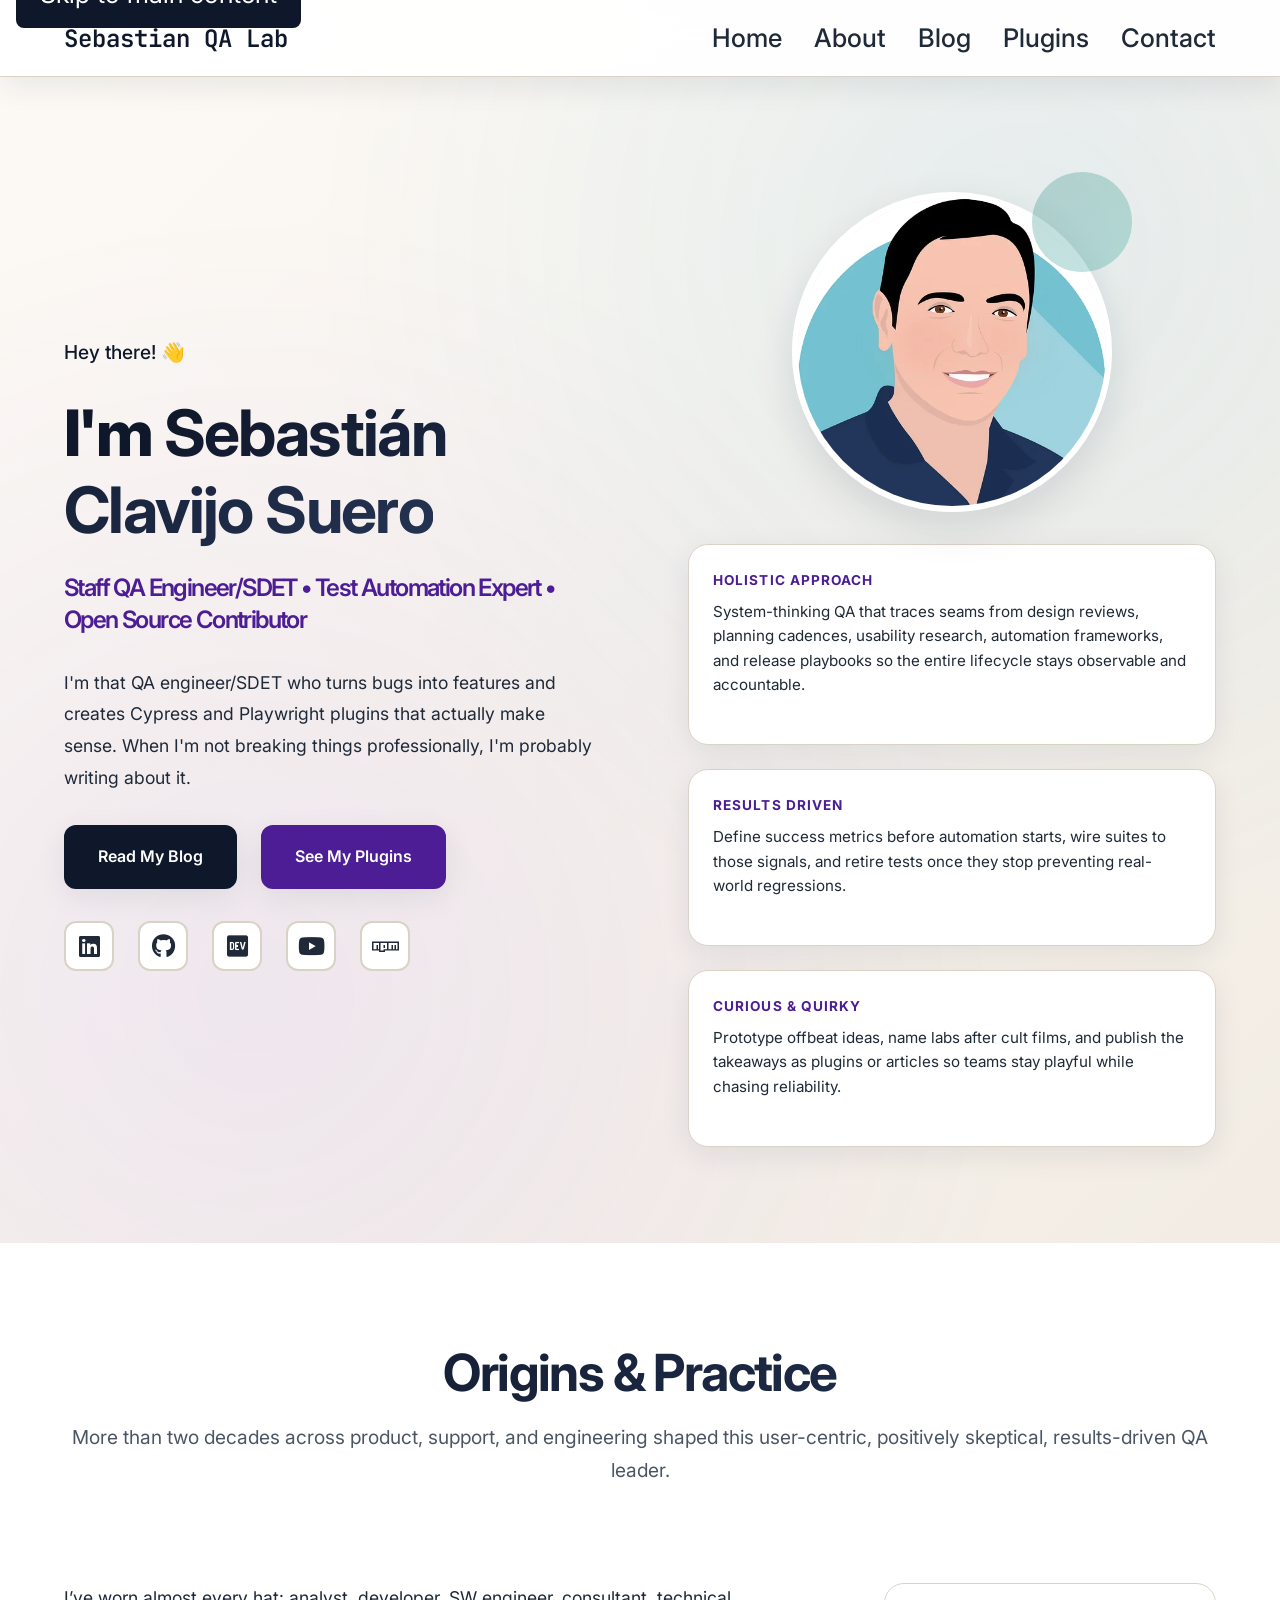
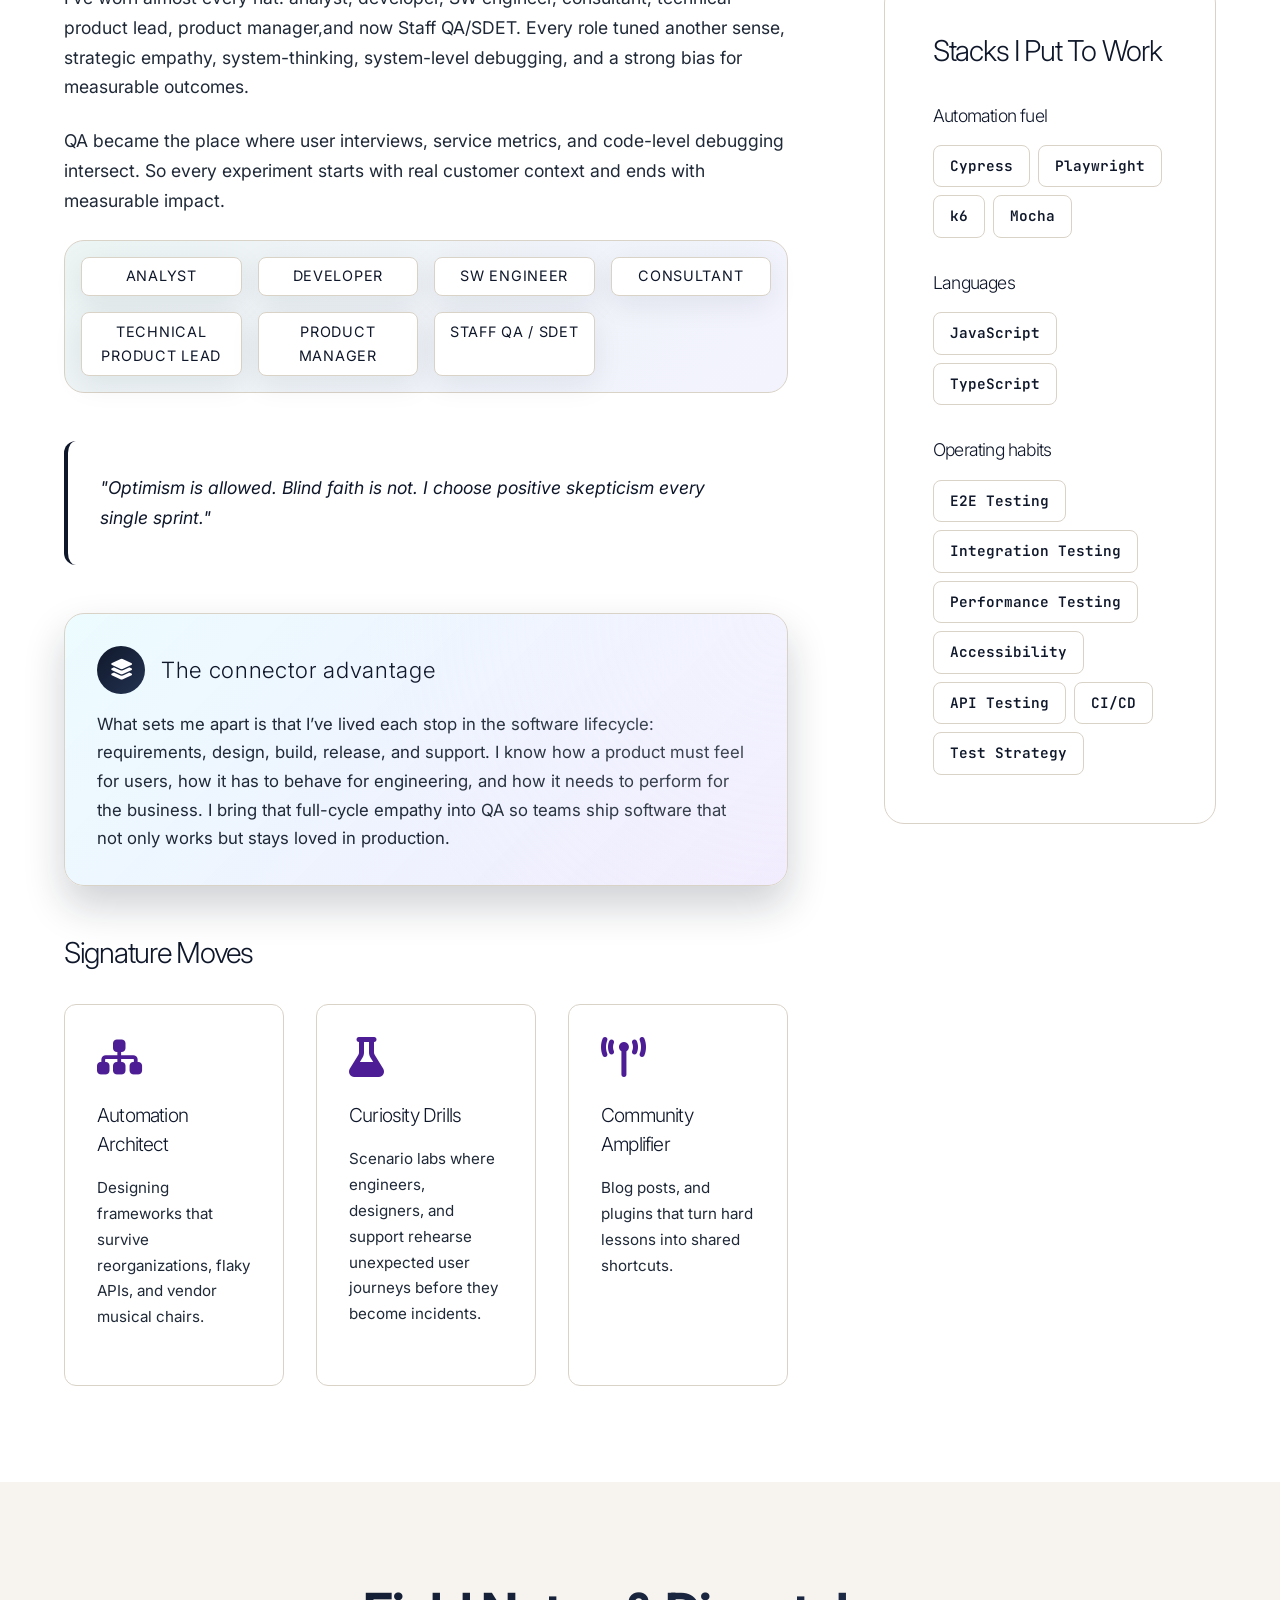
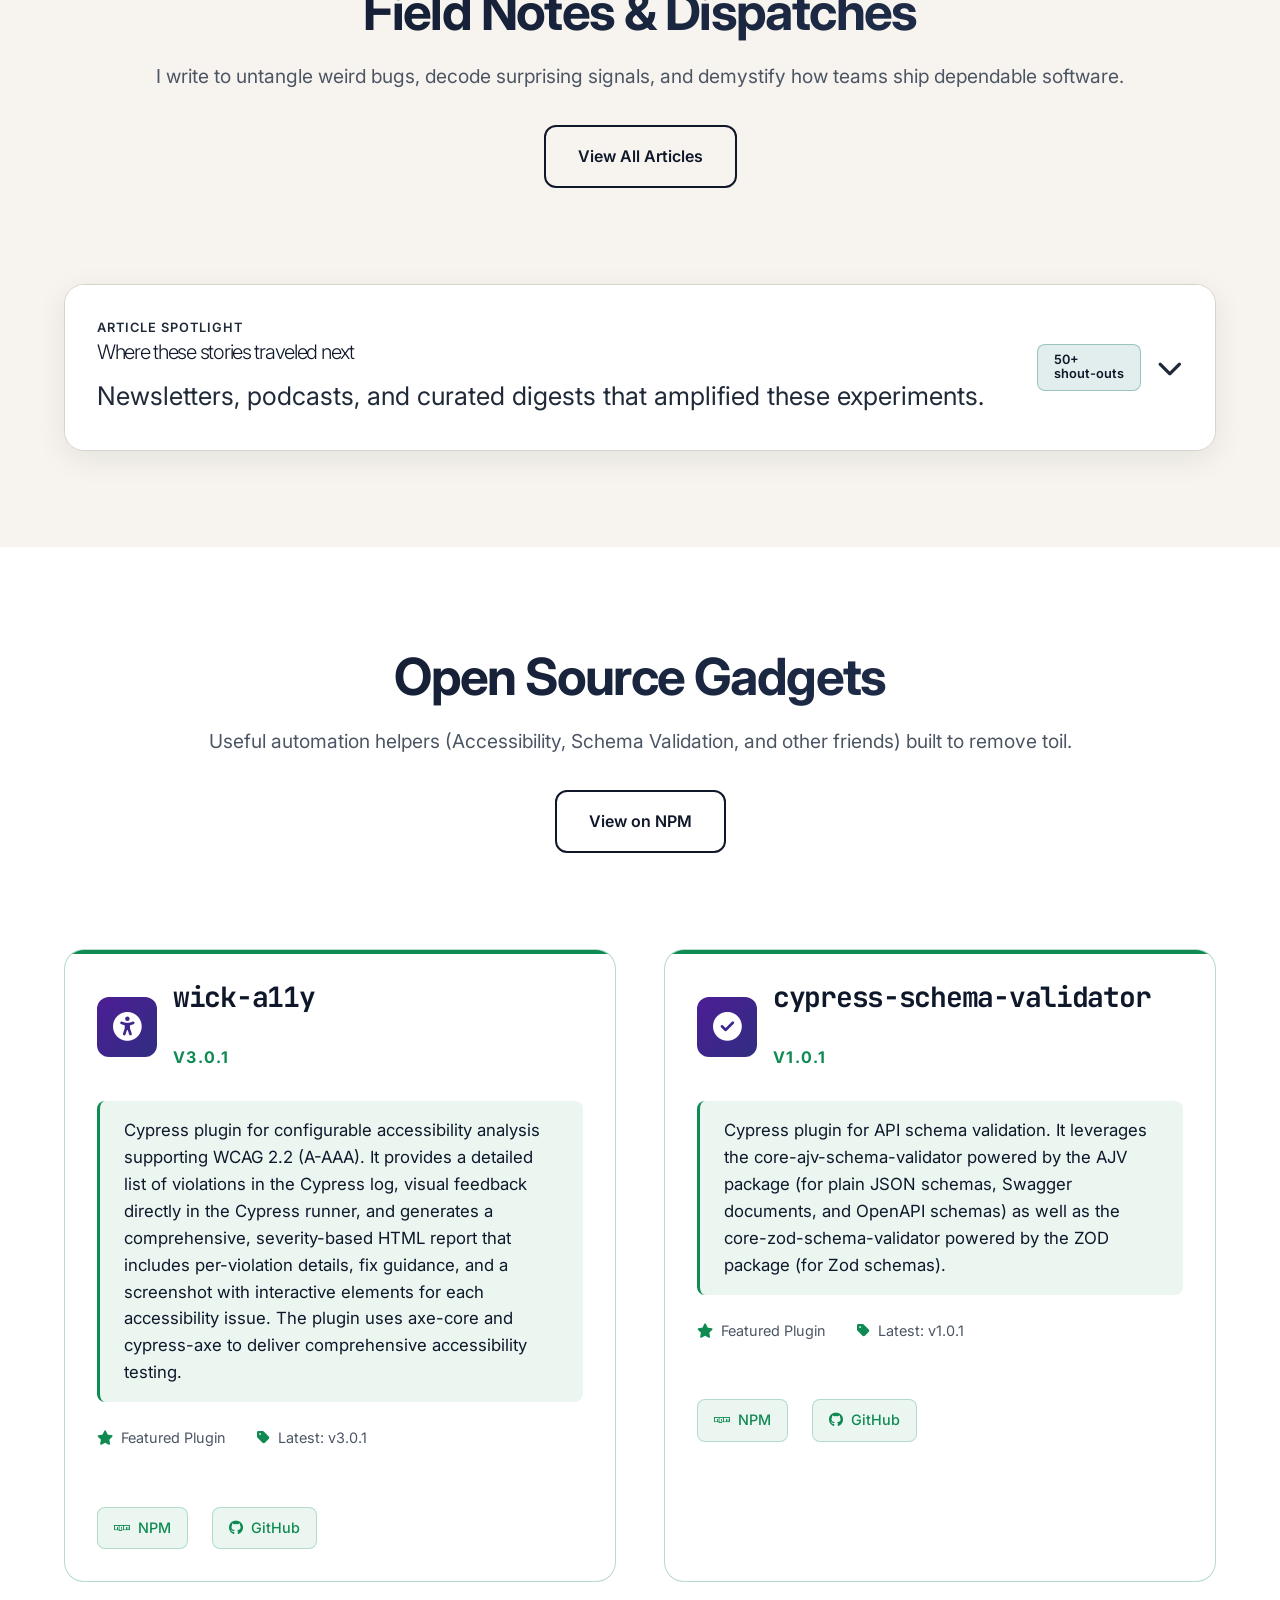
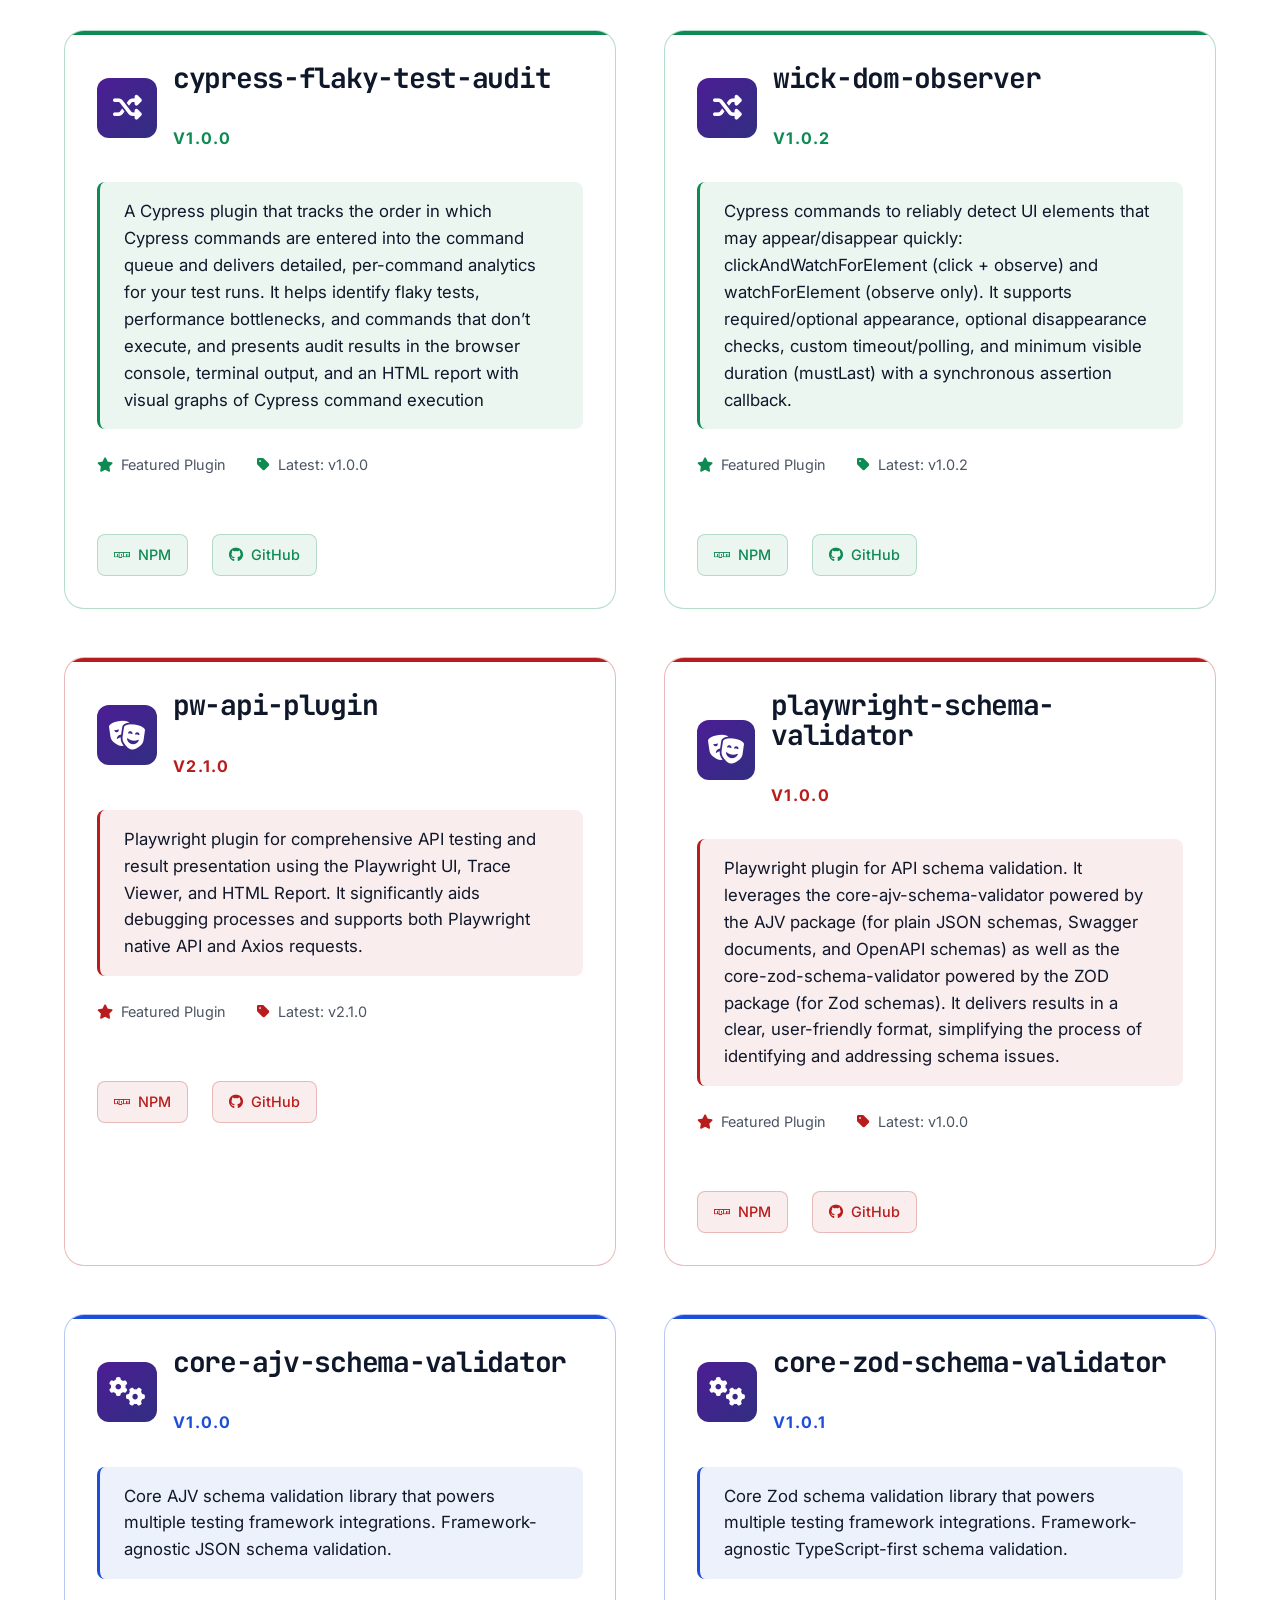
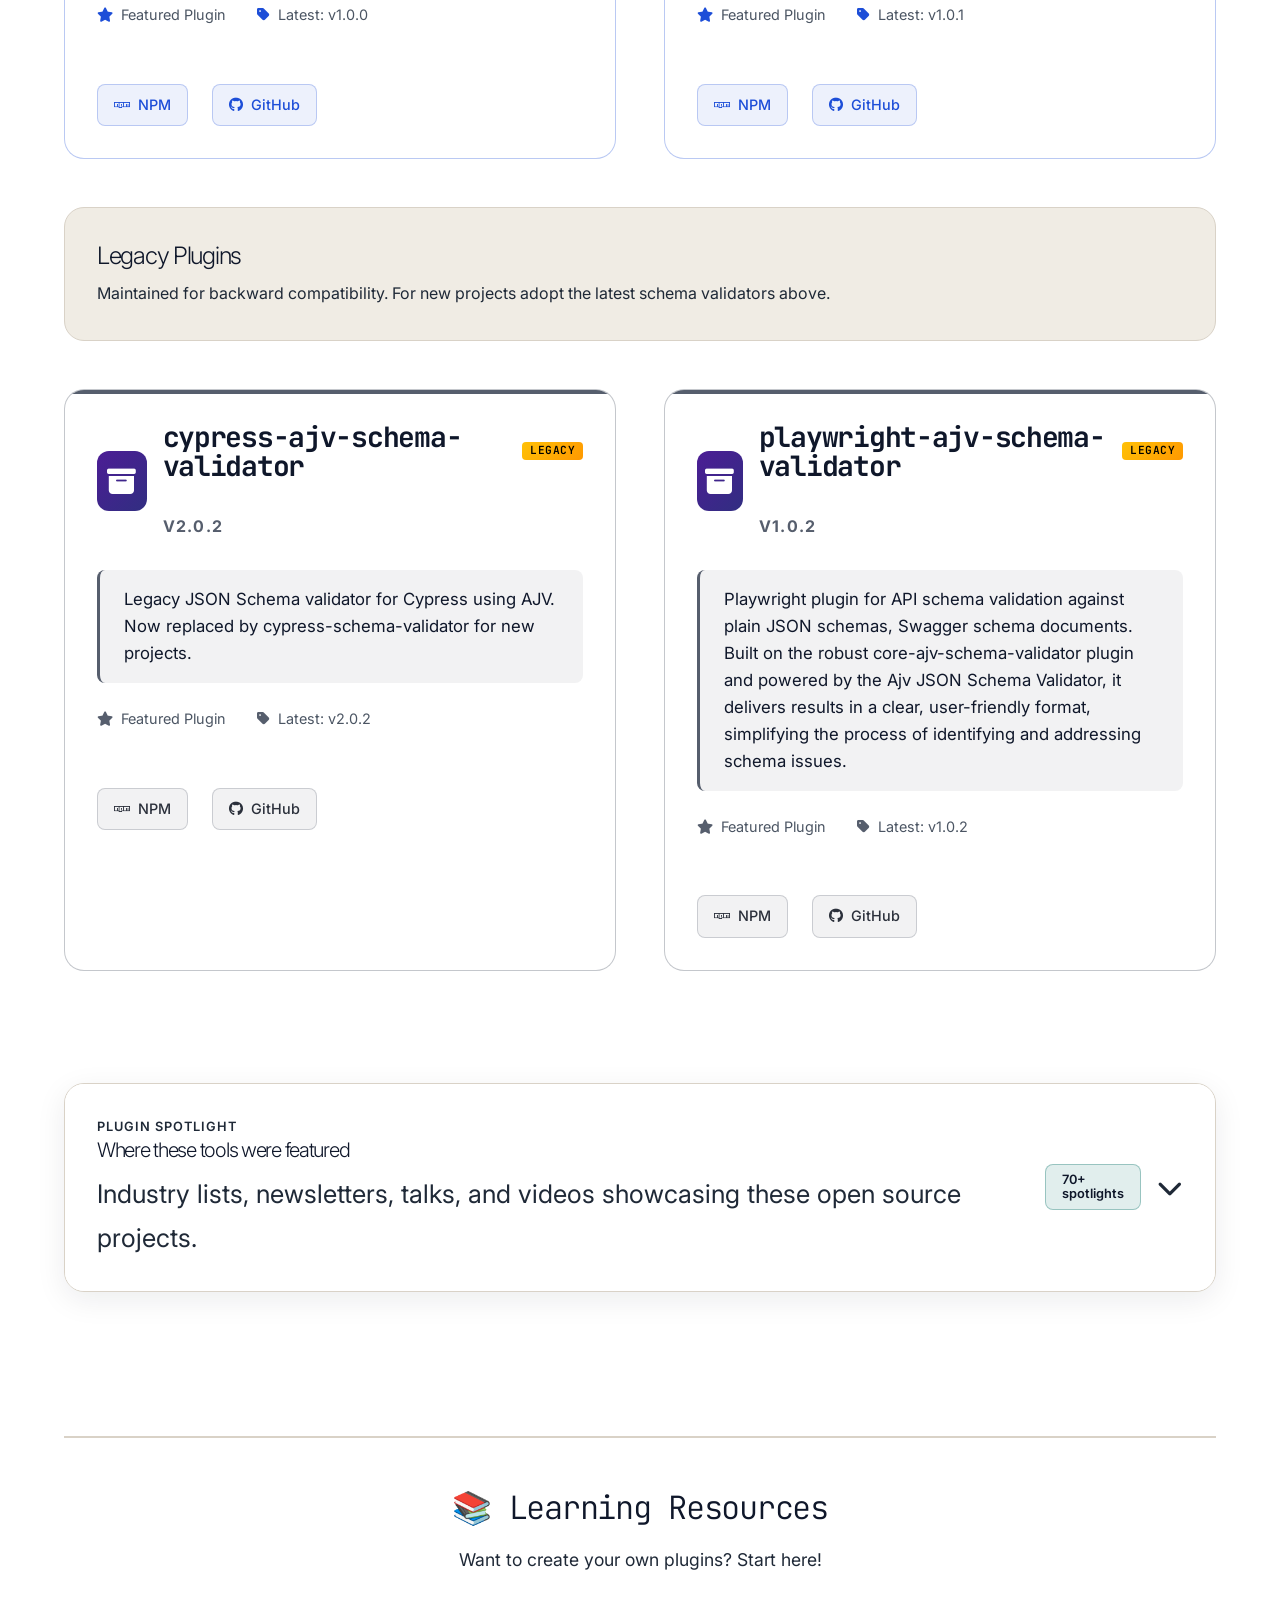
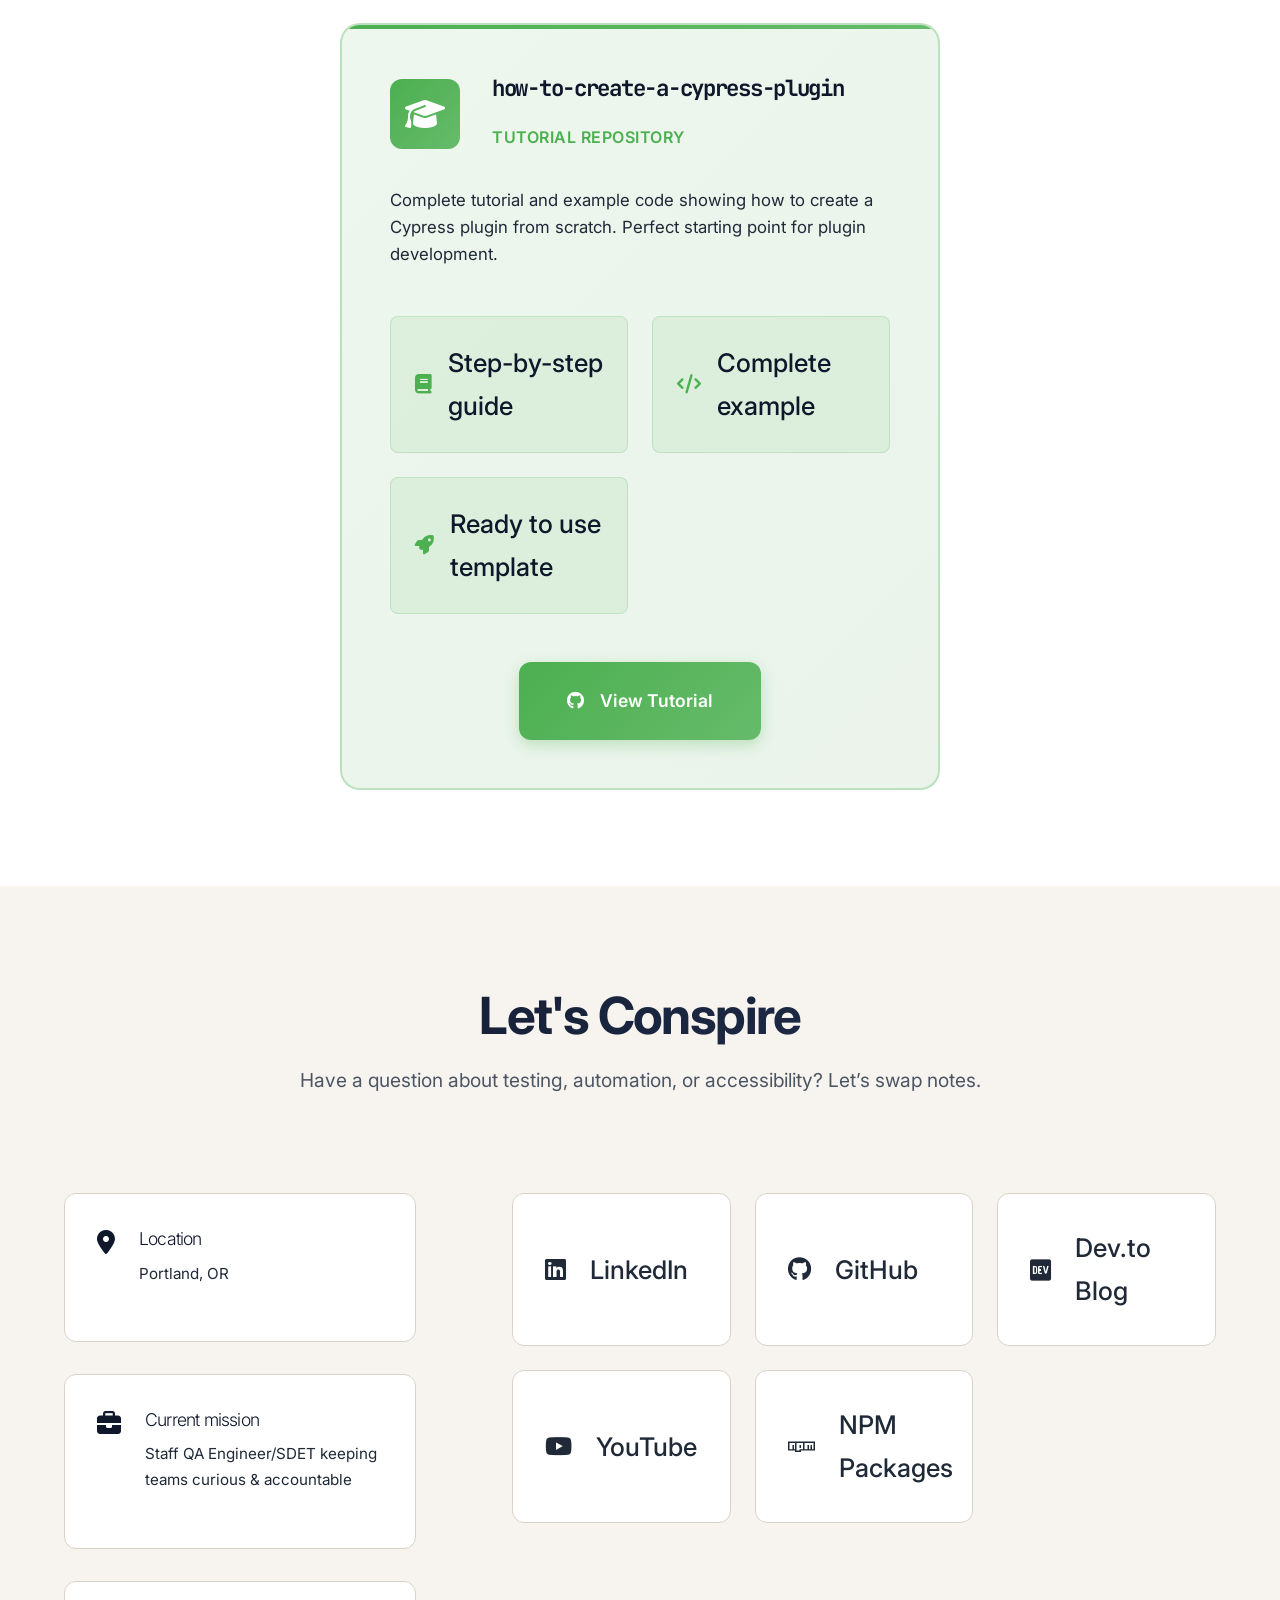
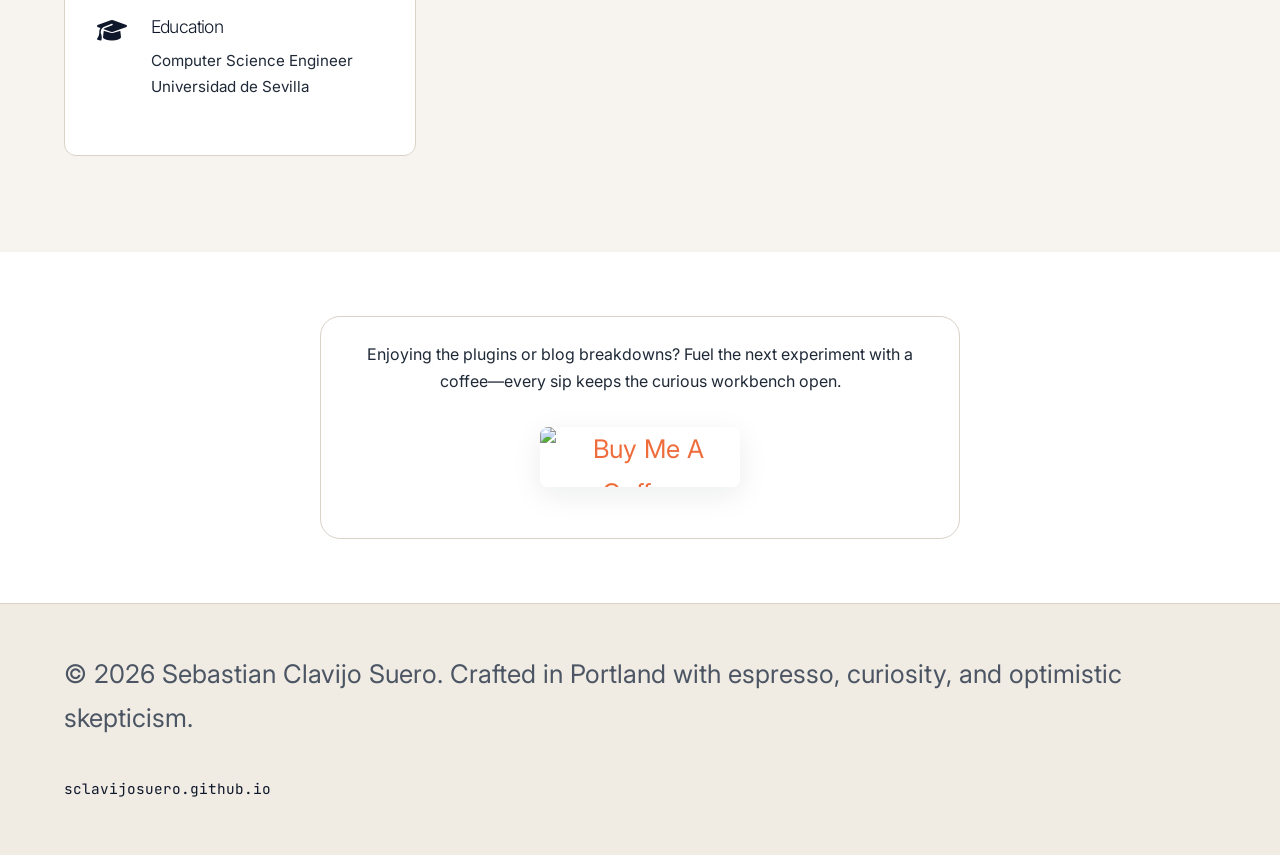
==== commit bfafd32e: "improved some styles" ====
--- a/index.html
+++ b/index.html
@@ -48,7 +48,7 @@
                 <div class="hero-text">
                     <div class="hero-greeting">Hey there! 👋</div>
                     <h1 class="hero-title">
-                        I'm <span class="highlight">Sebastian Clavijo Suero</span>
+                        I'm <span class="highlight">Sebastián Clavijo Suero</span>
                     </h1>
                     <h2 class="hero-subtitle">
                         Staff QA Engineer/SDET • Test Automation Expert • Open Source Contributor
--- a/css/style.css
+++ b/css/style.css
@@ -625,24 +625,26 @@
 }
 
 .career-strip {
-    display: flex;
-    flex-wrap: wrap;
+    display: grid;
+    grid-template-columns: repeat(auto-fit, minmax(140px, 1fr));
     gap: var(--spacing-sm);
-    background: var(--bg-tertiary);
+    background: linear-gradient(135deg, rgba(15, 118, 110, 0.08), rgba(99, 102, 241, 0.08));
     border: 1px solid var(--border-color);
-    border-radius: var(--border-radius-md);
+    border-radius: var(--border-radius-lg);
     padding: var(--spacing-sm);
     margin: var(--spacing-md) 0;
 }
 
 .career-strip span {
-    background: rgba(255, 255, 255, 0.05);
+    background: var(--bg-card);
     border: 1px solid var(--border-color);
     border-radius: var(--border-radius-sm);
     padding: 0.4rem 0.8rem;
     font-size: 0.9rem;
     text-transform: uppercase;
     letter-spacing: 0.05em;
+    text-align: center;
+    box-shadow: var(--shadow-sm);
 }
 
 .about-quote {
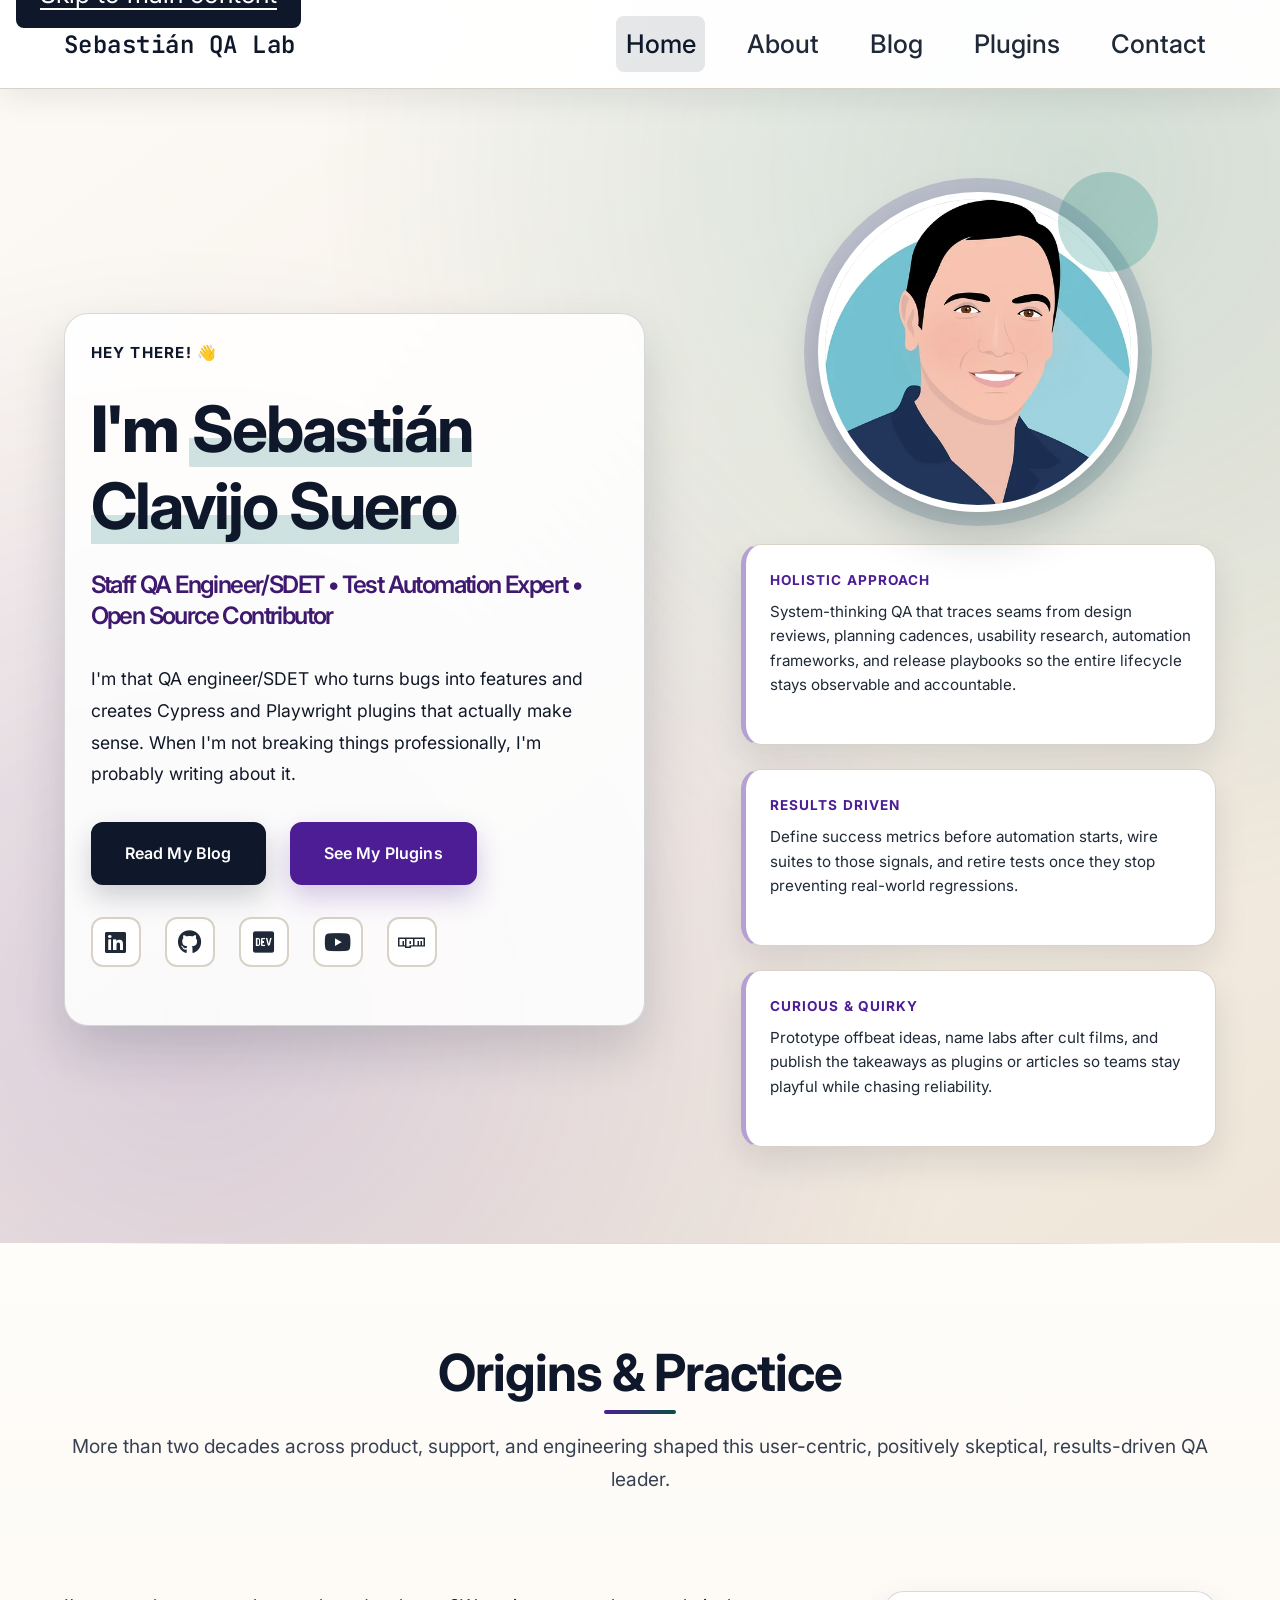
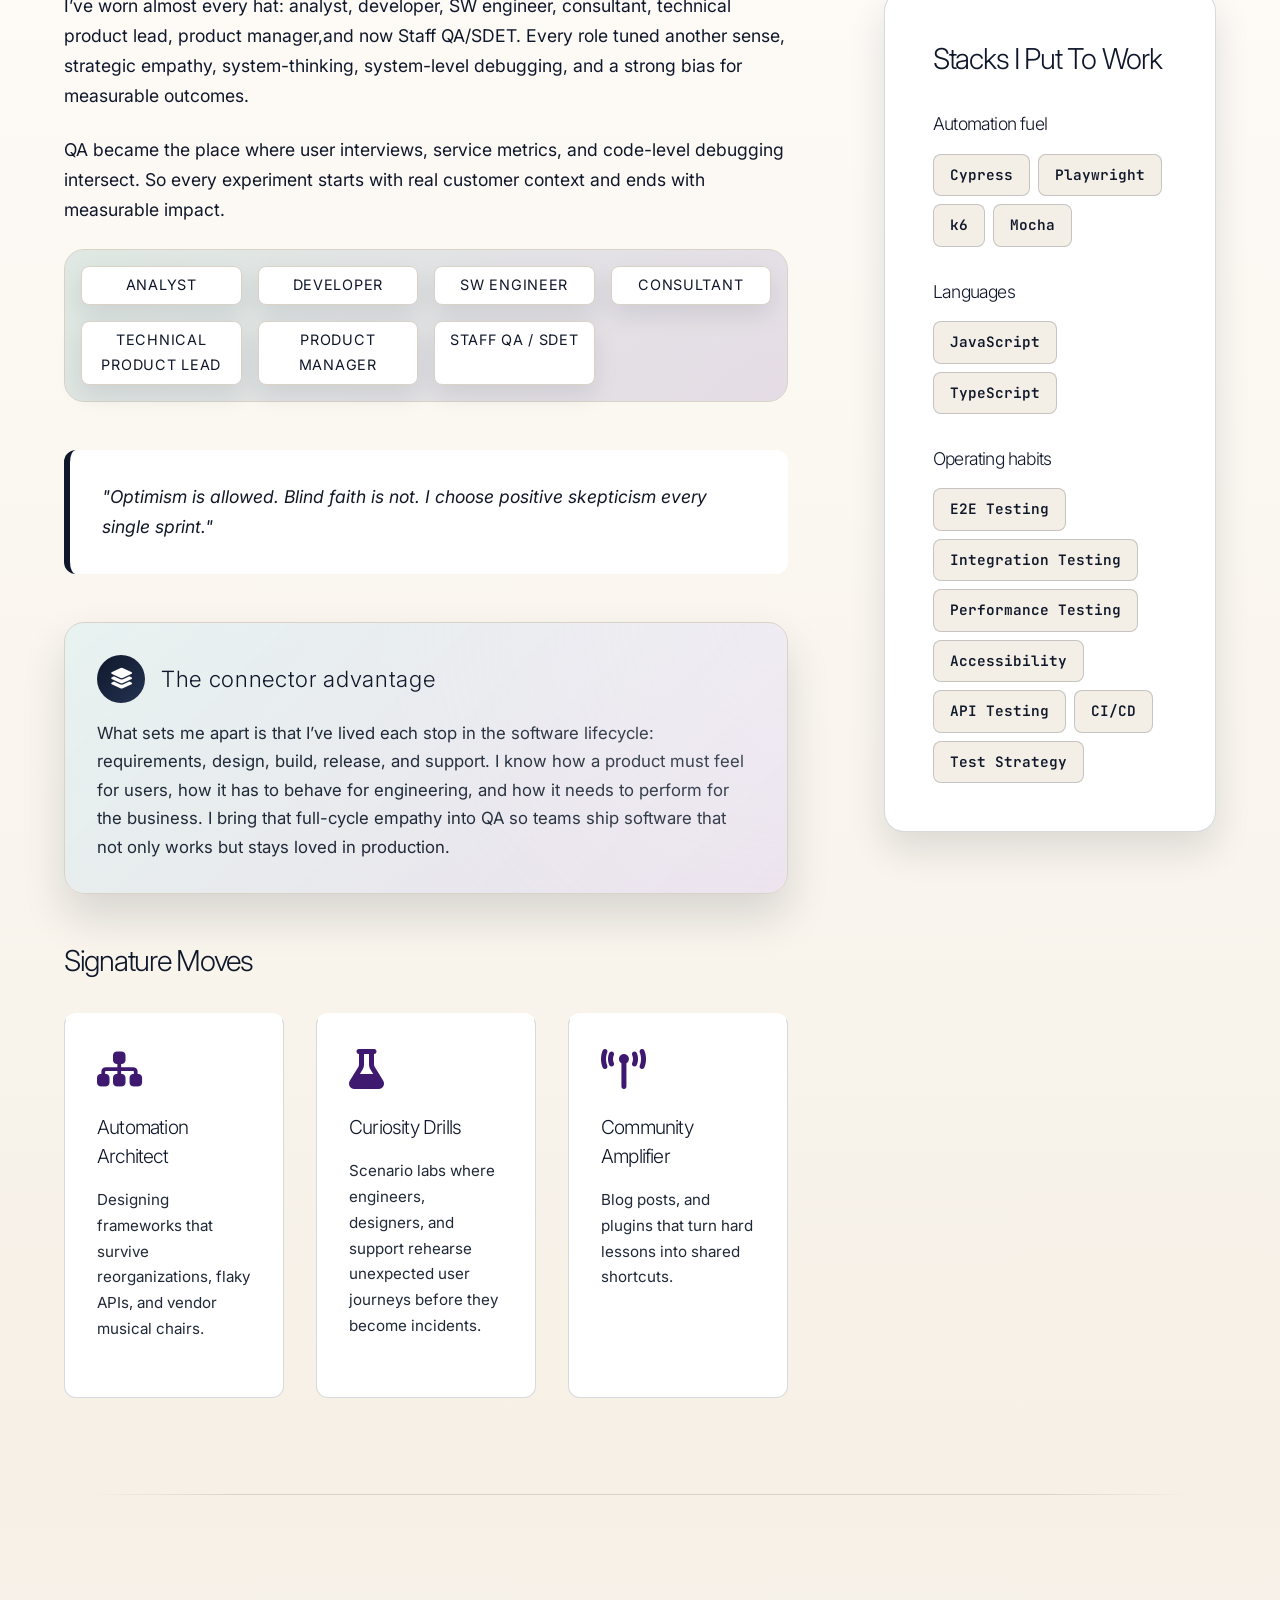
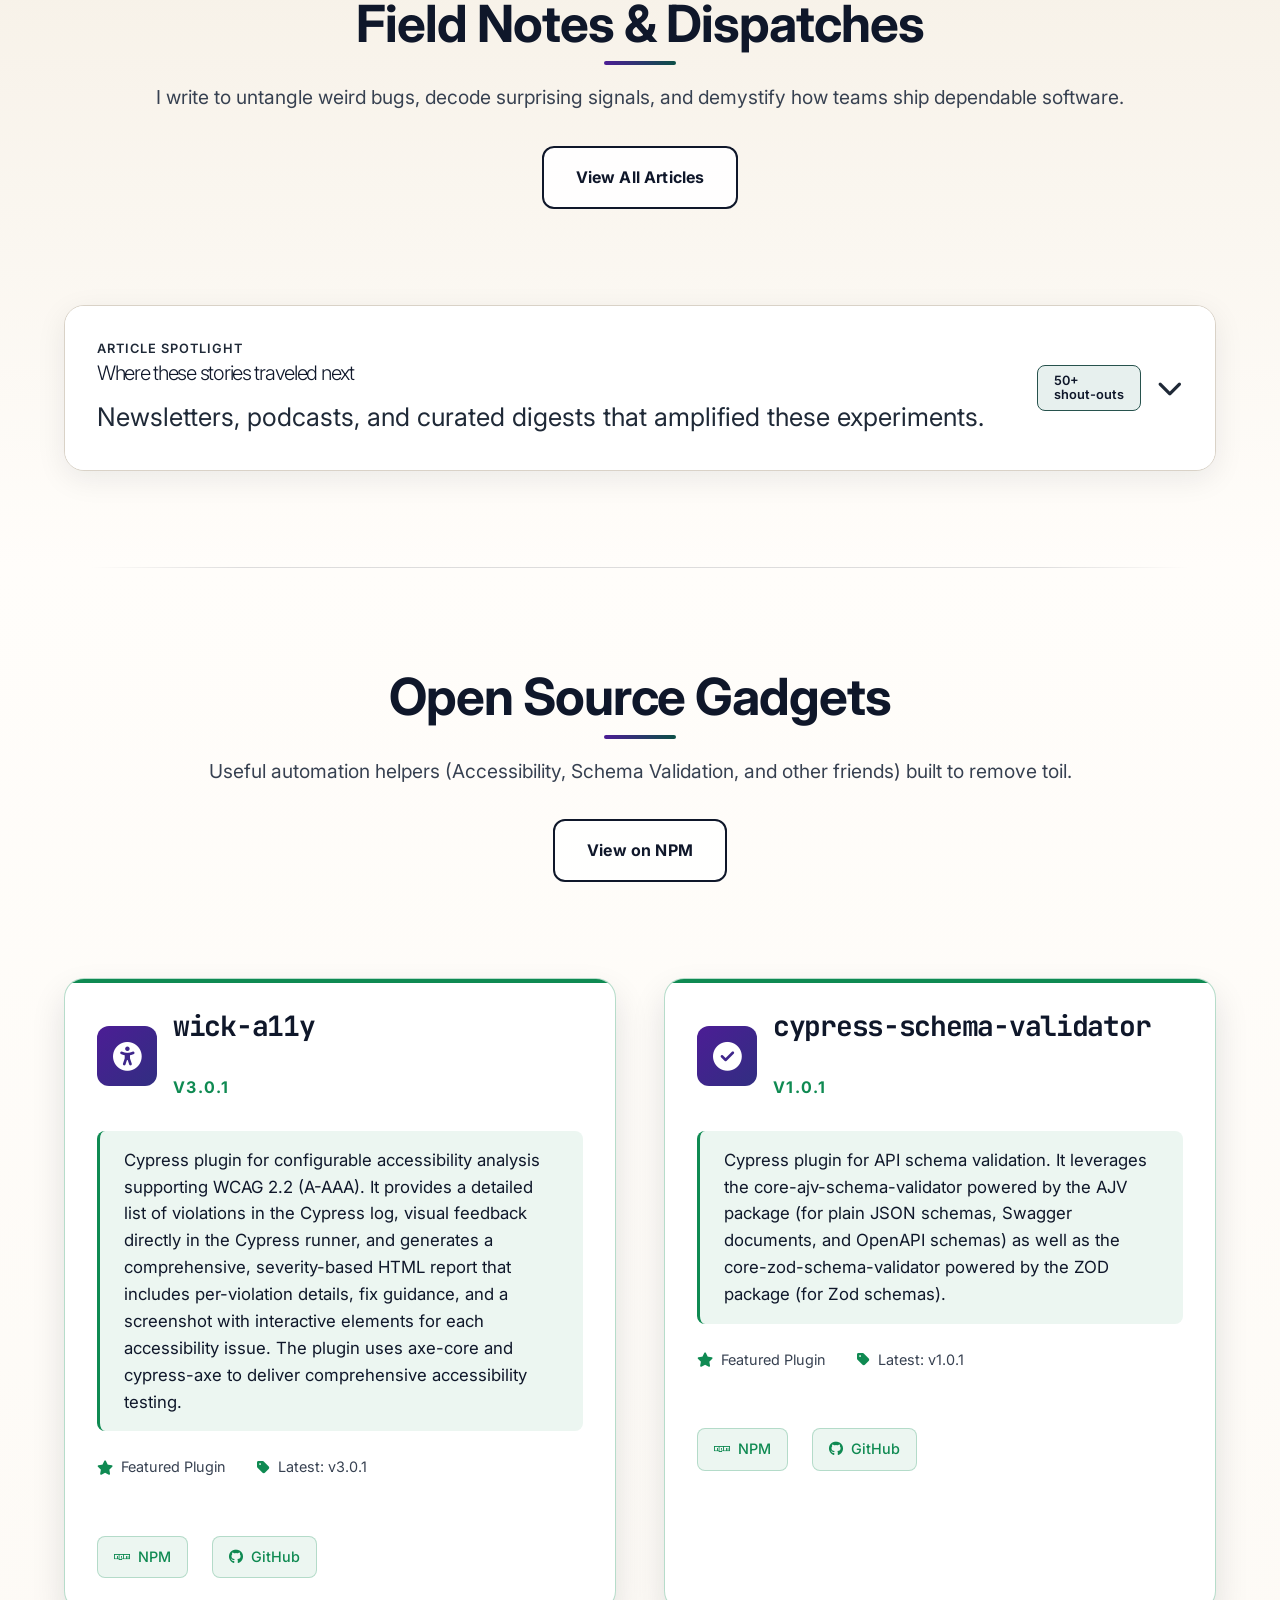
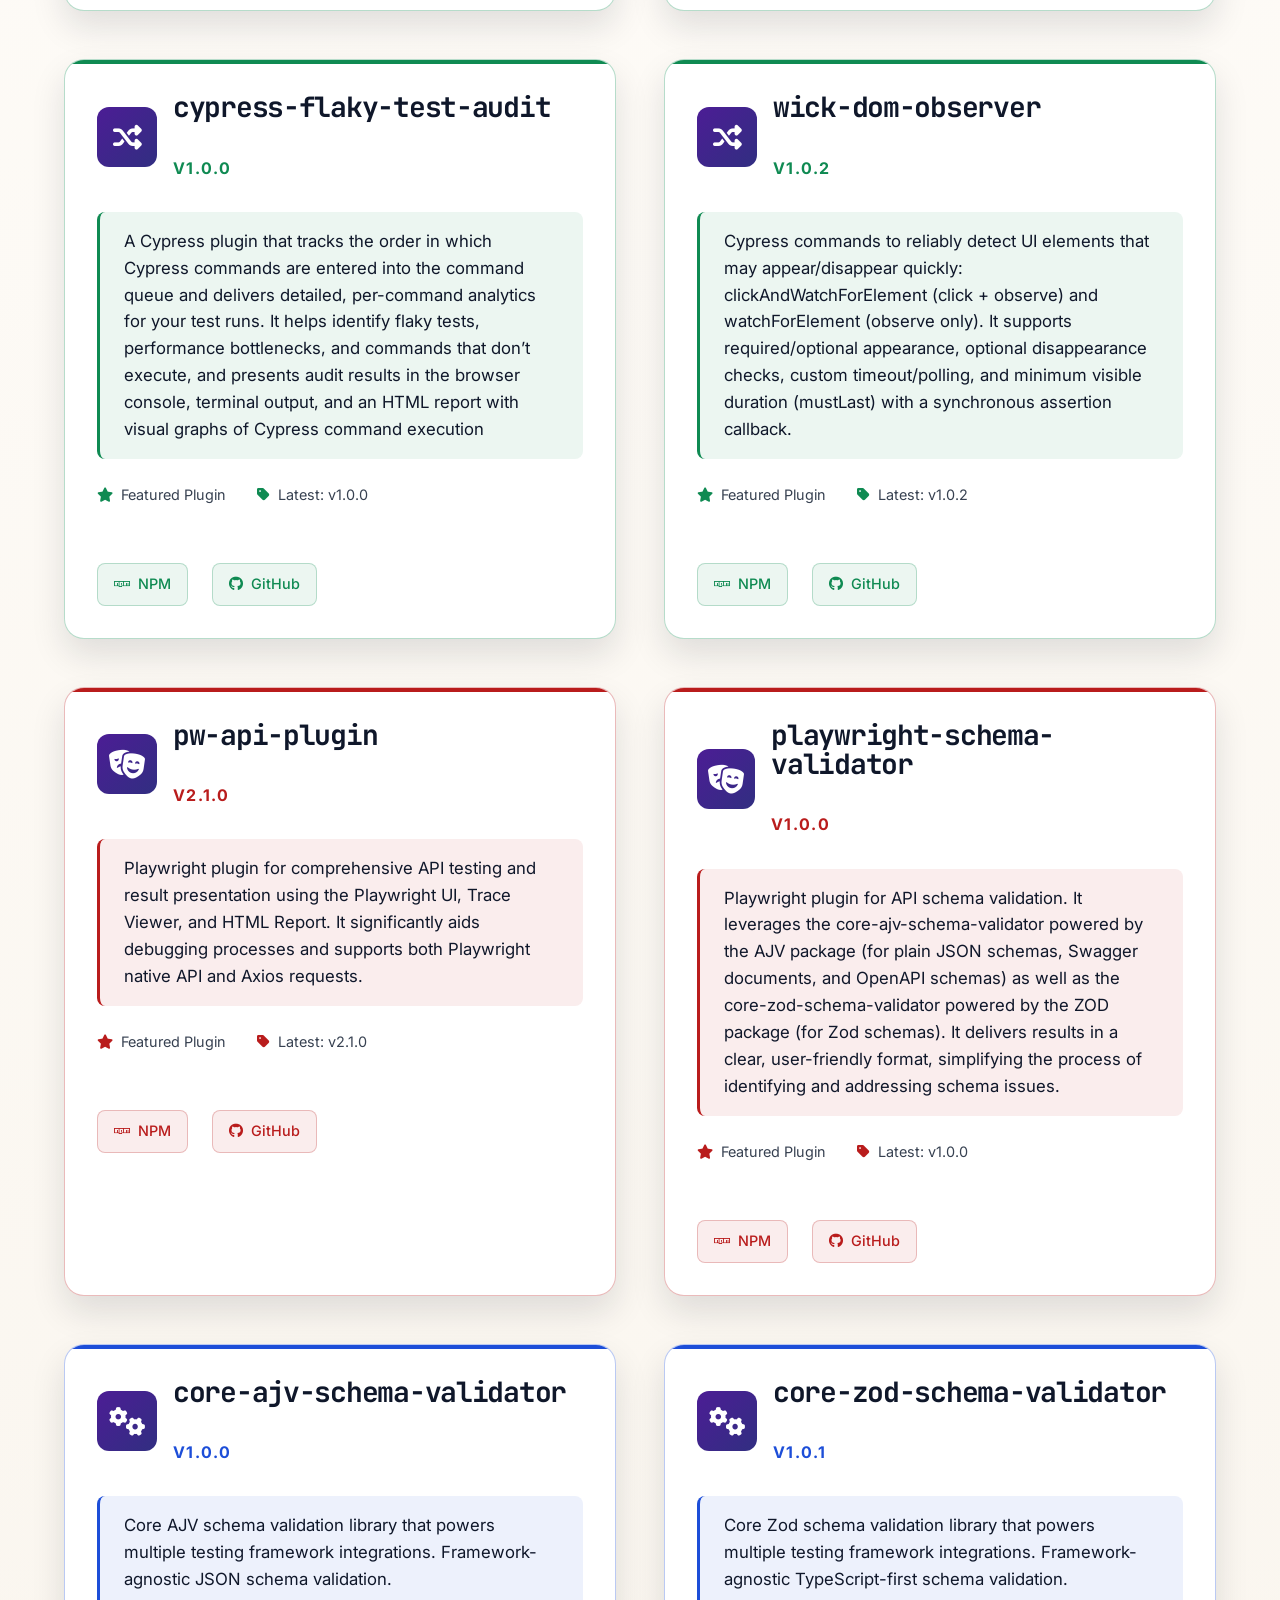
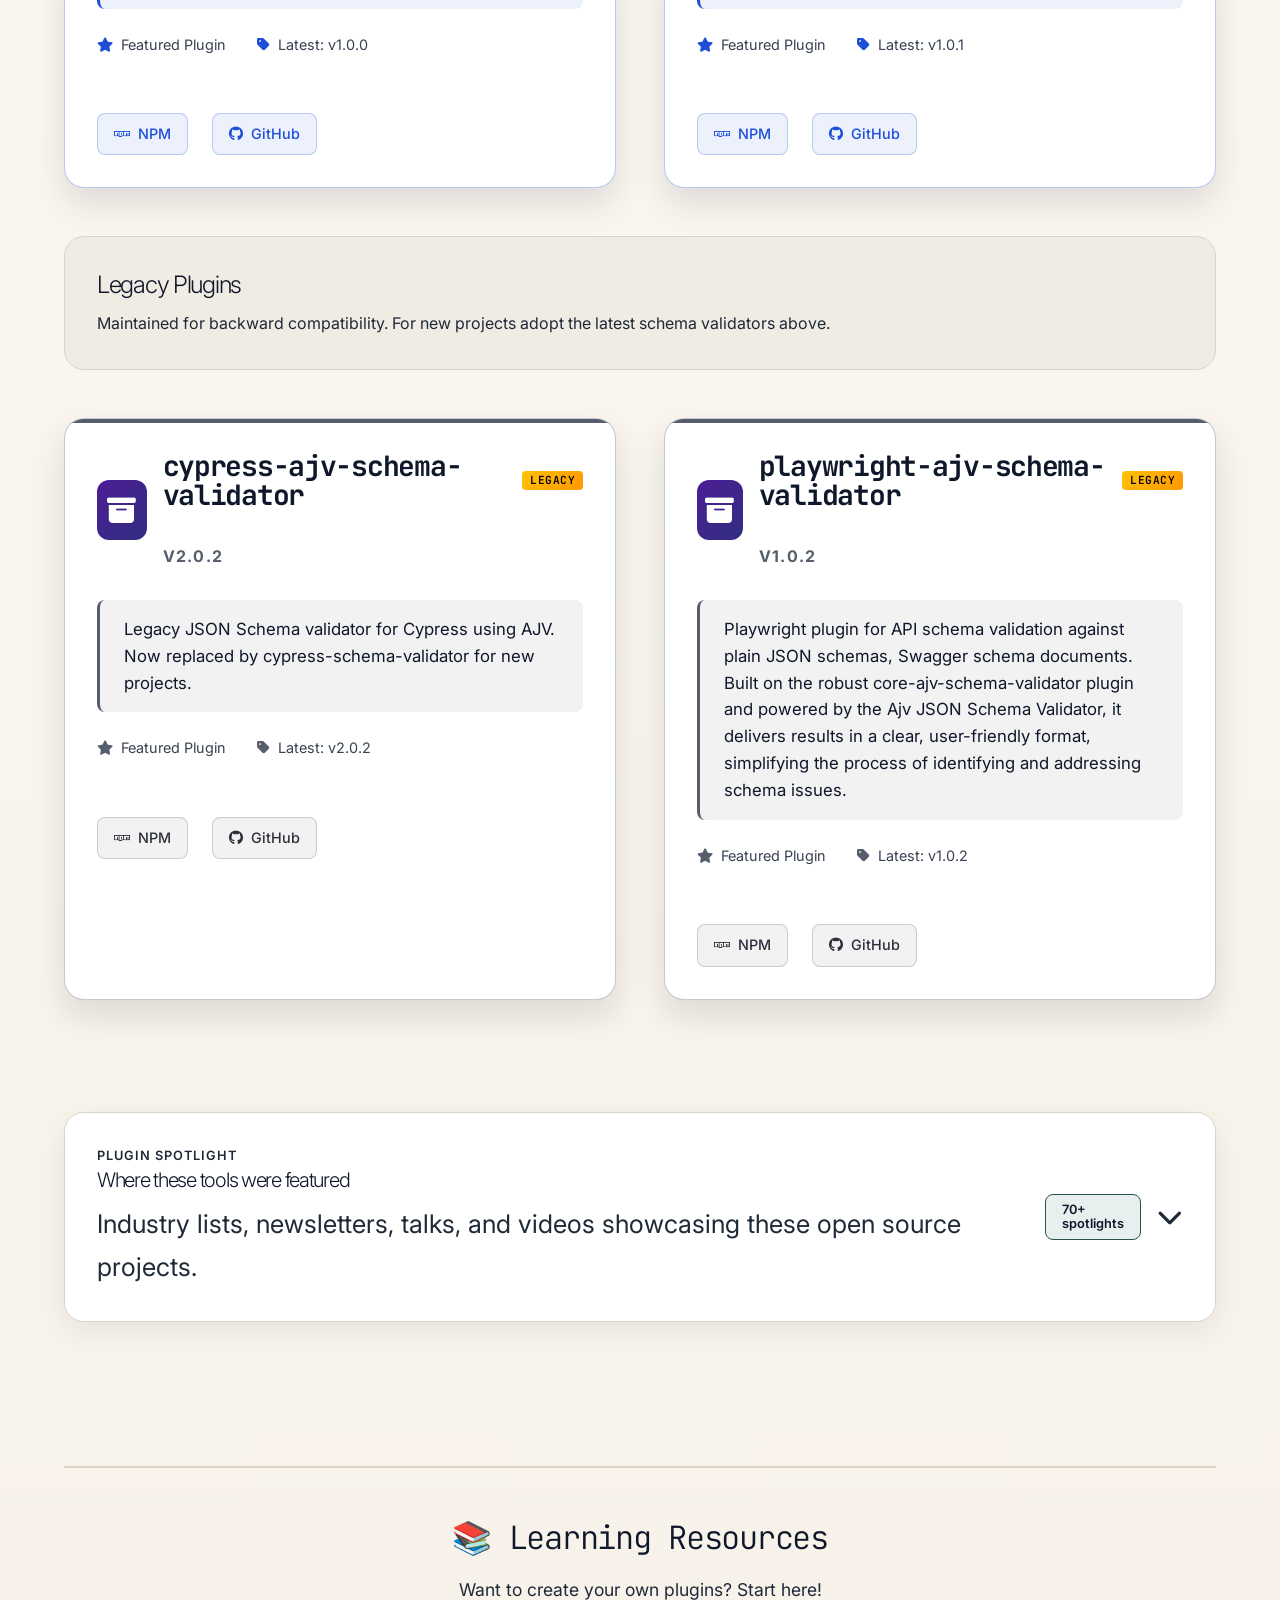
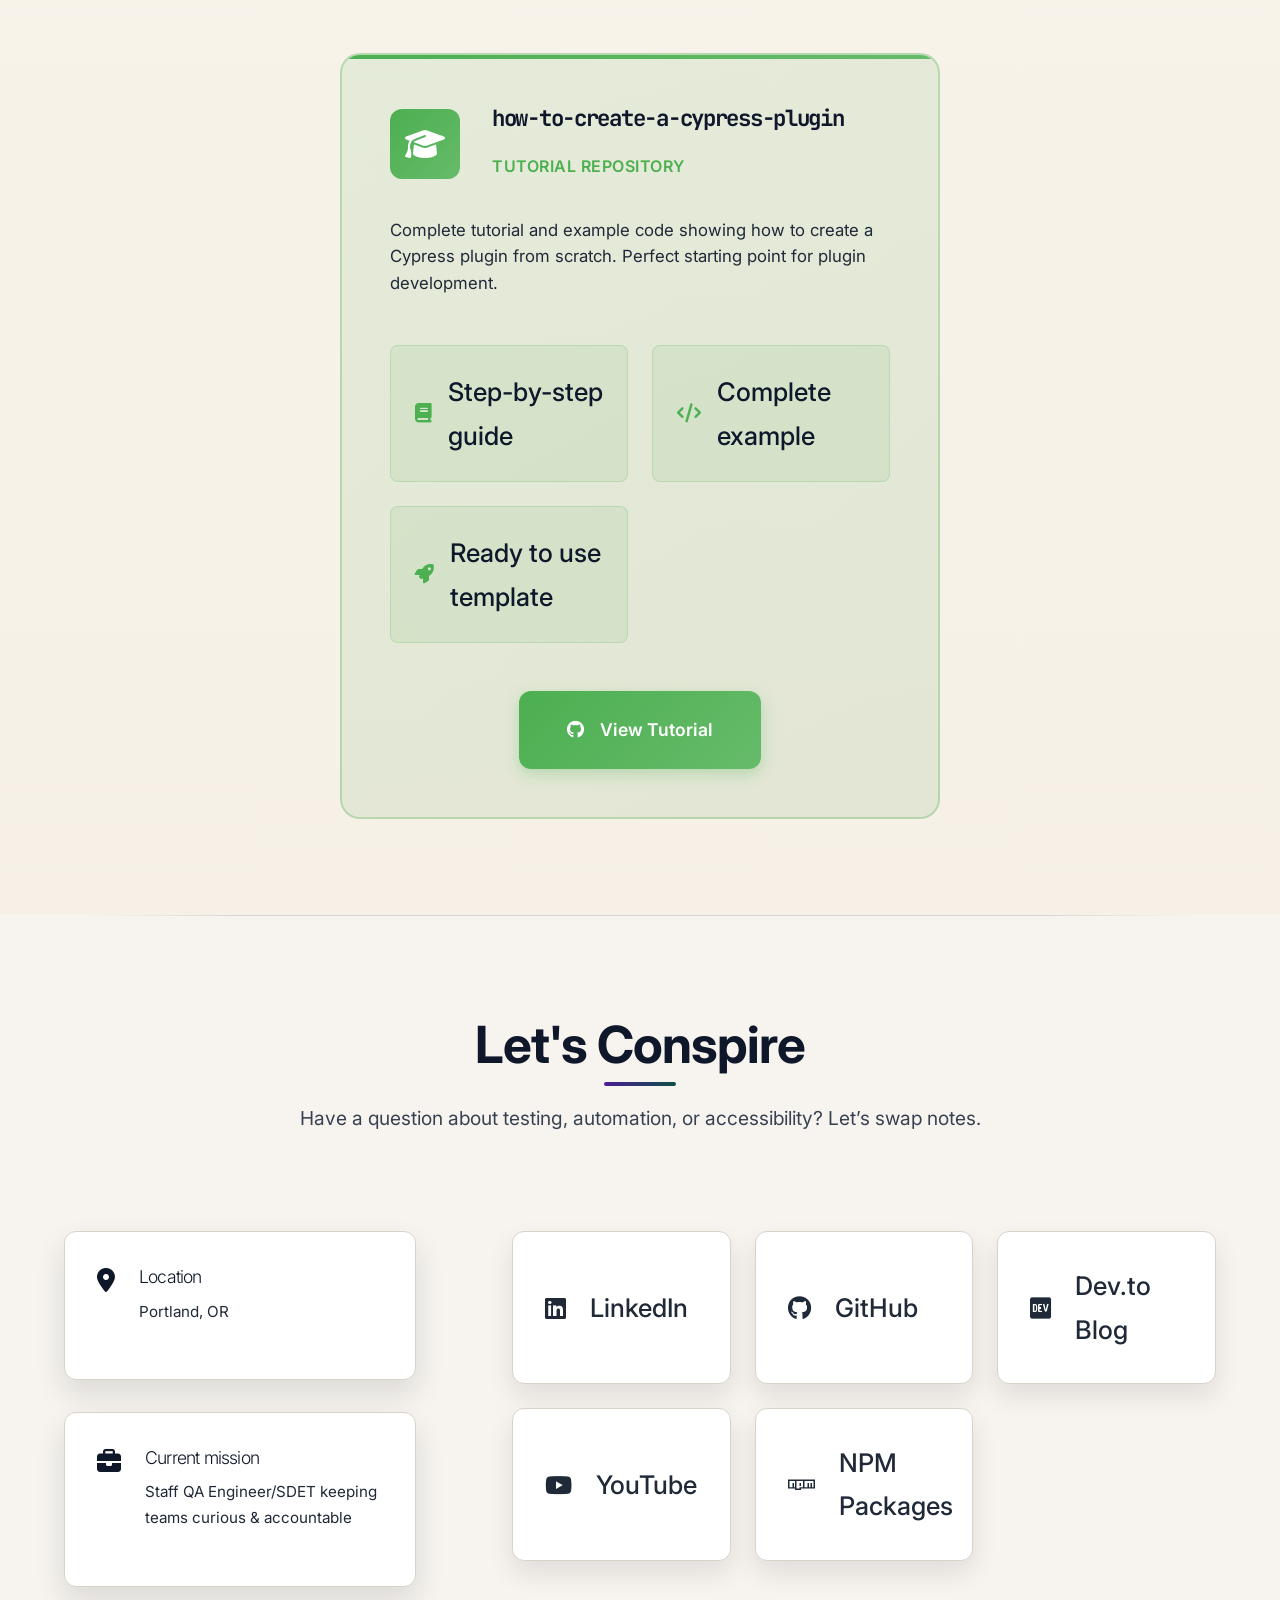
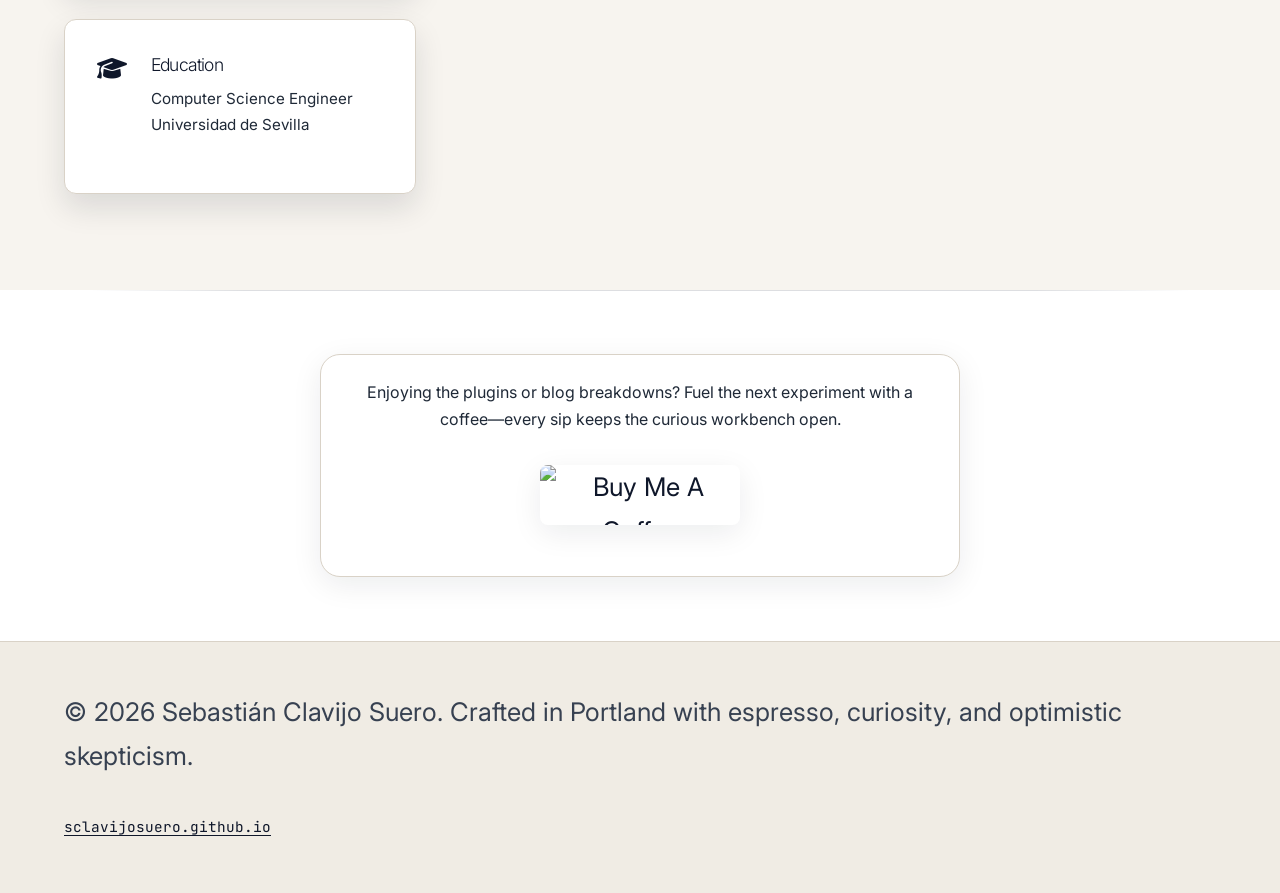
==== commit 440ea254: "Some style changes" ====
--- a/index.html
+++ b/index.html
@@ -23,7 +23,7 @@
     <nav class="navbar">
         <div class="nav-container">
             <div class="nav-logo">
-                <span class="nav-brand">Sebastian QA Lab</span>
+                <span class="nav-brand">Sebastián QA Lab</span>
             </div>
             <div class="nav-menu" id="nav-menu">
                 <a href="#hero" class="nav-link">Home</a>
@@ -361,7 +361,7 @@
     <footer class="footer">
         <div class="container">
             <div class="footer-content">
-                <p>&copy; <span id="footer-year"></span> Sebastian Clavijo Suero. Crafted in Portland with espresso, curiosity, and optimistic skepticism.</p>
+                <p>&copy; <span id="footer-year"></span> Sebastián Clavijo Suero. Crafted in Portland with espresso, curiosity, and optimistic skepticism.</p>
                 <script>
                   document.addEventListener('DOMContentLoaded', function() {
                     var year = new Date().getFullYear();
--- a/css/style.css
+++ b/css/style.css
@@ -22,8 +22,10 @@
  */
 a {
   font-weight: normal;
-  text-decoration: none; 
-  color:#EF6D3D;
+  text-decoration: underline;
+  text-decoration-thickness: 2px;
+  text-underline-offset: 0.18em;
+  color: #0f172a;
   word-wrap: break-word;
 }
 a:focus {
@@ -108,19 +110,25 @@
     /* Colors */
     --primary-color: #0f172a;
     --secondary-color: #4c1d95;
-    --accent-color: #0f766e;
+    --accent-color: #0b4f46;
     --text-primary: #0f172a;
     --text-secondary: #1f2937;
-    --text-muted: #4b5563;
+    --text-muted: #374151;
     --bg-page: #f7f4ef;
     --bg-primary: #f7f4ef;
     --bg-secondary: #ffffff;
     --bg-tertiary: #f0ece4;
     --bg-card: #ffffff;
+    --bg-muted: #f4efe6;
     --border-color: #d9d2c7;
+    --focus-ring: #0f172a;
+    --focus-ring-offset: #ffffff;
+    --section-divider: rgba(15, 23, 42, 0.14);
     --gradient-primary: linear-gradient(135deg, #0f172a 0%, #243352 100%);
     --gradient-secondary: linear-gradient(135deg, #4c1d95 0%, #312e81 100%);
     --gradient-accent: linear-gradient(135deg, #0f766e 0%, #0d9488 100%);
+    --surface-strong: #ffffff;
+    --surface-soft: #f7f4ef;
     
     /* Typography */
     --font-primary: 'Inter', -apple-system, BlinkMacSystemFont, 'Segoe UI', Roboto, sans-serif;
@@ -170,6 +178,10 @@
     color: var(--text-primary);
     line-height: 1.7;
     overflow-x: hidden;
+    background-image:
+        radial-gradient(circle at 15% 10%, rgba(76, 29, 149, 0.06), transparent 35%),
+        radial-gradient(circle at 85% 5%, rgba(15, 118, 110, 0.05), transparent 30%);
+    background-attachment: fixed;
 }
 
 /* ===== UTILITY CLASSES ===== */
@@ -188,10 +200,23 @@
     font-size: clamp(2rem, 4vw, 3.5rem);
     font-weight: 700;
     margin-bottom: var(--spacing-sm);
-    background: var(--gradient-primary);
-    -webkit-background-clip: text;
-    -webkit-text-fill-color: transparent;
-    background-clip: text;
+    color: var(--primary-color);
+    letter-spacing: -0.02em;
+    position: relative;
+    display: inline-block;
+    padding-bottom: 0.55rem;
+}
+
+.section-title::after {
+    content: "";
+    position: absolute;
+    left: 50%;
+    bottom: 0;
+    width: 72px;
+    height: 4px;
+    border-radius: 999px;
+    transform: translateX(-50%);
+    background: linear-gradient(90deg, var(--secondary-color) 0%, var(--accent-color) 100%);
 }
 
 .section-subtitle {
@@ -201,11 +226,25 @@
 }
 
 .highlight {
-    background: var(--gradient-primary);
-    -webkit-background-clip: text;
-    -webkit-text-fill-color: transparent;
-    background-clip: text;
+    color: var(--primary-color);
+    background: linear-gradient(to top, rgba(15, 118, 110, 0.2) 38%, transparent 38%);
     font-weight: 700;
+    padding: 0 0.2rem;
+    border-radius: 2px;
+}
+
+/* Strong focus treatment for keyboard navigation (WCAG 2.2 AAA-friendly) */
+a:focus-visible,
+button:focus-visible,
+summary:focus-visible,
+[role="button"]:focus-visible,
+.btn:focus-visible,
+.plugin-link:focus-visible,
+.social-link:focus-visible,
+.nav-link:focus-visible {
+    outline: 3px solid var(--focus-ring);
+    outline-offset: 3px;
+    box-shadow: 0 0 0 2px var(--focus-ring-offset);
 }
 
 .skip-link {
@@ -238,13 +277,16 @@
     border: 2px solid transparent;
     position: relative;
     overflow: hidden;
+    min-height: 48px;
+    letter-spacing: 0.01em;
+    text-decoration: none;
 }
 
 .btn-primary {
     background: var(--primary-color);
     color: #ffffff;
     border-color: var(--primary-color);
-    box-shadow: var(--shadow-sm);
+    box-shadow: 0 12px 28px rgba(15, 23, 42, 0.2);
 }
 
 .btn-primary:hover,
@@ -257,7 +299,7 @@
     background: var(--secondary-color);
     color: #ffffff;
     border-color: var(--secondary-color);
-    box-shadow: var(--shadow-sm);
+    box-shadow: 0 12px 28px rgba(76, 29, 149, 0.24);
 }
 
 .btn-secondary:hover,
@@ -267,9 +309,10 @@
 }
 
 .btn-outline {
-    background: transparent;
+    background: rgba(255, 255, 255, 0.92);
     color: var(--primary-color);
     border-color: var(--primary-color);
+    font-weight: 700;
 }
 
 .btn-outline:hover,
@@ -285,7 +328,7 @@
     top: 0;
     left: 0;
     right: 0;
-    background: rgba(255, 255, 255, 0.92);
+    background: rgba(255, 255, 255, 0.95);
     backdrop-filter: blur(20px);
     border-bottom: 1px solid var(--border-color);
     z-index: 1000;
@@ -307,6 +350,7 @@
     font-size: 1.5rem;
     font-weight: 600;
     color: var(--primary-color);
+    letter-spacing: 0.02em;
 }
 
 .nav-menu {
@@ -320,16 +364,19 @@
     font-weight: 500;
     transition: all var(--transition-fast);
     position: relative;
+    padding: 0.4rem 0.6rem;
+    border-radius: var(--border-radius-sm);
+    text-decoration: none;
 }
 
 .nav-link:hover {
     color: var(--primary-color);
+    background: rgba(15, 23, 42, 0.07);
 }
 
 .nav-link:focus-visible {
     color: var(--primary-color);
-    outline: 2px solid var(--primary-color);
-    outline-offset: 6px;
+    background: rgba(15, 23, 42, 0.12);
 }
 
 .nav-link::after {
@@ -347,6 +394,11 @@
     width: 100%;
 }
 
+.nav-link.active {
+    color: var(--primary-color);
+    background: rgba(15, 23, 42, 0.1);
+}
+
 .nav-hamburger {
     display: none;
     flex-direction: column;
@@ -372,7 +424,7 @@
     display: flex;
     align-items: center;
     position: relative;
-    background: linear-gradient(135deg, #fdfaf6 0%, #f2ece4 100%);
+    background: linear-gradient(145deg, #fdfaf6 0%, #efe6d9 100%);
     overflow: hidden;
     padding-top: 6rem;
 }
@@ -385,26 +437,37 @@
     right: 0;
     bottom: 0;
     background: 
-        radial-gradient(circle at 20% 80%, rgba(139, 92, 246, 0.08) 0%, transparent 55%),
-        radial-gradient(circle at 80% 20%, rgba(14, 165, 233, 0.08) 0%, transparent 50%);
+        radial-gradient(circle at 15% 82%, rgba(76, 29, 149, 0.16) 0%, transparent 52%),
+        radial-gradient(circle at 84% 14%, rgba(15, 118, 110, 0.16) 0%, transparent 50%);
     z-index: 1;
 }
 
 .hero-content {
     display: grid;
-    grid-template-columns: repeat(auto-fit, minmax(300px, 1fr));
+    grid-template-columns: minmax(320px, 1.1fr) minmax(320px, 0.9fr);
     gap: var(--spacing-3xl);
     align-items: center;
     position: relative;
     z-index: 2;
     padding: var(--spacing-3xl) 0;
+}
+
+.hero-text {
+    background: rgba(255, 255, 255, 0.88);
+    border: 1px solid rgba(15, 23, 42, 0.16);
+    border-radius: 24px;
+    padding: clamp(1.5rem, 2vw, 2.4rem);
+    box-shadow: 0 24px 50px rgba(15, 23, 42, 0.16);
 }
 
 .hero-greeting {
     font-size: 1.2rem;
     color: var(--primary-color);
     margin-bottom: var(--spacing-sm);
-    font-weight: 500;
+    font-weight: 700;
+    text-transform: uppercase;
+    letter-spacing: 0.08em;
+    font-size: 0.95rem;
 }
 
 .hero-title {
@@ -412,18 +475,19 @@
     font-weight: 800;
     line-height: 1.2;
     margin-bottom: var(--spacing-md);
+    letter-spacing: -0.03em;
 }
 
 .hero-subtitle {
     font-size: clamp(1.2rem, 2.5vw, 1.5rem);
-    color: var(--secondary-color);
+    color: #3f186f;
     font-weight: 600;
     margin-bottom: var(--spacing-lg);
 }
 
 .hero-description {
     font-size: 1.1rem;
-    color: var(--text-secondary);
+    color: #111827;
     margin-bottom: var(--spacing-lg);
     line-height: 1.8;
     max-width: 60ch;
@@ -505,12 +569,13 @@
     justify-content: center;
     width: 50px;
     height: 50px;
-    background: var(--bg-card);
+    background: rgba(255, 255, 255, 0.98);
     border: 2px solid var(--border-color);
     border-radius: var(--border-radius-md);
     color: var(--text-secondary);
     font-size: 1.5rem;
     transition: all var(--transition-smooth);
+    text-decoration: none;
 }
 
 .hero-social a:hover,
@@ -537,6 +602,16 @@
     position: relative;
     width: 320px;
     height: 320px;
+    isolation: isolate;
+}
+
+.image-container::before {
+    content: "";
+    position: absolute;
+    inset: -14px;
+    border-radius: 50%;
+    background: linear-gradient(135deg, rgba(76, 29, 149, 0.2), rgba(15, 118, 110, 0.2));
+    z-index: -1;
 }
 
 .profile-img {
@@ -544,8 +619,8 @@
     height: 100%;
     object-fit: cover;
     border-radius: 50%;
-    border: 6px solid #ffffff;
-    box-shadow: var(--shadow-md);
+    border: 7px solid #ffffff;
+    box-shadow: 0 22px 48px rgba(15, 23, 42, 0.22);
     transition: all var(--transition-smooth);
 }
 
@@ -582,8 +657,9 @@
     border: 1px solid var(--border-color);
     border-radius: var(--border-radius-lg);
     padding: var(--spacing-md);
-    box-shadow: var(--shadow-sm);
+    box-shadow: 0 16px 34px rgba(15, 23, 42, 0.1);
     min-height: 140px;
+    border-left: 5px solid rgba(76, 29, 149, 0.42);
 }
 
 .highlight-eyebrow {
@@ -604,7 +680,7 @@
 /* ===== ABOUT SECTION ===== */
 .about {
     padding: var(--spacing-3xl) 0;
-    background: var(--bg-secondary);
+    background: linear-gradient(180deg, #fffdfa 0%, #f6f0e6 100%);
 }
 
 .about-content {
@@ -621,14 +697,14 @@
 .about-intro p {
     font-size: 1.1rem;
     margin-bottom: var(--spacing-md);
-    color: var(--text-secondary);
+    color: #0f172a;
 }
 
 .career-strip {
     display: grid;
     grid-template-columns: repeat(auto-fit, minmax(140px, 1fr));
     gap: var(--spacing-sm);
-    background: linear-gradient(135deg, rgba(15, 118, 110, 0.08), rgba(99, 102, 241, 0.08));
+    background: linear-gradient(135deg, rgba(15, 118, 110, 0.12), rgba(76, 29, 149, 0.12));
     border: 1px solid var(--border-color);
     border-radius: var(--border-radius-lg);
     padding: var(--spacing-sm);
@@ -644,17 +720,17 @@
     text-transform: uppercase;
     letter-spacing: 0.05em;
     text-align: center;
-    box-shadow: var(--shadow-sm);
+    box-shadow: 0 10px 24px rgba(15, 23, 42, 0.1);
 }
 
 .about-quote {
     background: var(--bg-card);
     padding: var(--spacing-lg);
-    border-left: 4px solid var(--primary-color);
+    border-left: 6px solid var(--primary-color);
     border-radius: var(--border-radius-md);
     font-style: italic;
     margin: var(--spacing-xl) 0;
-    color: var(--primary-color);
+    color: #111827;
     font-size: 1.1rem;
 }
 
@@ -663,7 +739,7 @@
     border-radius: var(--border-radius-lg);
     padding: var(--spacing-lg);
     background: linear-gradient(135deg, rgba(15, 212, 255, 0.08), rgba(138, 92, 246, 0.12));
-    box-shadow: 0 20px 40px rgba(15, 23, 42, 0.2);
+    box-shadow: 0 22px 44px rgba(15, 23, 42, 0.14);
     margin-bottom: var(--spacing-xl);
     position: relative;
     overflow: hidden;
@@ -723,22 +799,24 @@
 }
 
 .achievement-item {
-    background: var(--bg-card);
+    background: var(--surface-strong);
     padding: var(--spacing-lg);
     border-radius: var(--border-radius-md);
-    border: 1px solid var(--border-color);
+    border: 1px solid rgba(15, 23, 42, 0.16);
     transition: all var(--transition-smooth);
+    border-top: 4px solid transparent;
 }
 
 .achievement-item:hover {
     transform: translateY(-5px);
     border-color: var(--primary-color);
     box-shadow: var(--shadow-md);
+    border-top-color: var(--secondary-color);
 }
 
 .achievement-item i {
     font-size: 2.5rem;
-    color: var(--secondary-color);
+    color: #3f186f;
     margin-bottom: var(--spacing-md);
 }
 
@@ -773,10 +851,11 @@
 }
 
 .skills-container {
-    background: var(--bg-card);
+    background: var(--surface-strong);
     padding: var(--spacing-xl);
     border-radius: var(--border-radius-lg);
-    border: 1px solid var(--border-color);
+    border: 1px solid rgba(15, 23, 42, 0.16);
+    box-shadow: 0 18px 36px rgba(15, 23, 42, 0.12);
 }
 
 .skills-container h3 {
@@ -812,7 +891,7 @@
     font-weight: 600;
     font-family: var(--font-mono);
     transition: all var(--transition-fast);
-    border: 1px solid var(--border-color);
+    border: 1px solid rgba(15, 23, 42, 0.2);
 }
 
 .skill-tag:hover {
@@ -823,7 +902,7 @@
 /* ===== BLOG SECTION ===== */
 .blog {
     padding: var(--spacing-3xl) 0;
-    background: var(--bg-primary);
+    background: linear-gradient(180deg, #f6f0e6 0%, #fffdfa 100%);
 }
 
 .blog-loading, .plugins-loading {
@@ -863,19 +942,24 @@
 }
 
 .article-card {
-    background: var(--bg-card);
+    background: var(--surface-strong);
     border-radius: var(--border-radius-lg);
     overflow: hidden;
     border: 1px solid var(--border-color);
     transition: all var(--transition-smooth);
     text-decoration: none;
     color: inherit;
+    box-shadow: 0 14px 30px rgba(15, 23, 42, 0.12);
 }
 
 .article-card:hover {
     transform: translateY(-8px);
     border-color: var(--primary-color);
     box-shadow: var(--shadow-lg);
+}
+
+.article-card:focus-visible {
+    border-color: var(--primary-color);
 }
 
 .article-image {
@@ -977,7 +1061,7 @@
     text-transform: uppercase;
     letter-spacing: 0.08em;
     font-size: 0.8rem;
-    color: var(--accent-color);
+    color: var(--secondary-color);
     margin-bottom: var(--spacing-xs);
     font-weight: 600;
 }
@@ -991,13 +1075,13 @@
 }
 
 .feature-chip {
-    background: rgba(15, 118, 110, 0.12);
+    background: #e7f0ee;
     color: var(--text-primary);
     padding: var(--spacing-xs) var(--spacing-sm);
     border-radius: var(--border-radius-sm);
     font-size: 0.8rem;
     font-weight: 600;
-    border: 1px solid rgba(15, 118, 110, 0.35);
+    border: 1px solid #27524d;
     display: inline-flex;
     flex-direction: column;
     line-height: 1.1;
@@ -1142,7 +1226,7 @@
 
 .feature-mention-group-start {
     margin-top: var(--spacing-sm);
-    padding-top: var(--spacing-xs);
+    padding-top: var(--spacing-sm);
     border-top: 1px solid var(--border-color);
 }
 
@@ -1156,6 +1240,7 @@
     align-items: baseline;
     gap: var(--spacing-xs);
     font-size: 0.95rem;
+    text-decoration: underline;
 }
 
 .feature-mentions a:hover,
@@ -1165,7 +1250,7 @@
 
 .feature-mentions i {
     font-size: 0.8rem;
-    color: var(--accent-color);
+    color: var(--primary-color);
 }
 
 .feature-mention-text {
@@ -1231,7 +1316,7 @@
 /* ===== PLUGINS SECTION ===== */
 .plugins {
     padding: var(--spacing-3xl) 0;
-    background: var(--bg-secondary);
+    background: linear-gradient(180deg, #fffdfa 0%, #f6f0e6 100%);
 }
 
 .plugins-grid {
@@ -1281,6 +1366,7 @@
     flex-direction: column;
     gap: var(--spacing-md);
     color: var(--plugin-card-text);
+    box-shadow: 0 16px 34px rgba(15, 23, 42, 0.12);
 }
 
 .plugin-card::before {
@@ -1473,11 +1559,18 @@
     font-weight: 500;
     transition: all var(--transition-fast);
     border: 1px solid var(--plugin-link-border);
+    text-decoration: none;
 }
 
 .plugin-link:hover {
     background: var(--plugin-link-hover-bg);
     color: var(--plugin-link-hover-text);
+    border-color: var(--plugin-link-hover-bg);
+}
+
+.plugin-link:focus-visible {
+    color: var(--plugin-link-hover-text);
+    background: var(--plugin-link-hover-bg);
     border-color: var(--plugin-link-hover-bg);
 }
 
@@ -1684,6 +1777,7 @@
     background: var(--bg-card);
     border-radius: var(--border-radius-md);
     border: 1px solid var(--border-color);
+    box-shadow: 0 14px 30px rgba(15, 23, 42, 0.12);
 }
 
 .contact-item i {
@@ -1720,6 +1814,8 @@
     text-decoration: none;
     color: var(--text-secondary);
     transition: all var(--transition-smooth);
+    box-shadow: 0 12px 26px rgba(15, 23, 42, 0.1);
+    text-decoration: none;
 }
 
 .social-link i {
@@ -1738,11 +1834,11 @@
     box-shadow: var(--shadow-md);
 }
 
-.social-link.linkedin:hover { border-color: #0077b5; color: #0077b5; }
-.social-link.github:hover { border-color: #333; color: #333; }
-.social-link.devto:hover { border-color: #0a0a0a; color: #0a0a0a; }
-.social-link.youtube:hover { border-color: #ff0000; color: #ff0000; }
-.social-link.npm:hover { border-color: #cb3837; color: #cb3837; }
+.social-link.linkedin:hover { border-color: #005582; color: var(--primary-color); }
+.social-link.github:hover { border-color: #0f172a; color: var(--primary-color); }
+.social-link.devto:hover { border-color: #0f172a; color: var(--primary-color); }
+.social-link.youtube:hover { border-color: #8b1111; color: var(--primary-color); }
+.social-link.npm:hover { border-color: #8f2221; color: var(--primary-color); }
 
 .support {
     padding: var(--spacing-2xl) 0;
@@ -1761,6 +1857,7 @@
     flex-direction: column;
     gap: var(--spacing-sm);
     align-items: center;
+    box-shadow: var(--shadow-sm);
 }
 
 .support-note p {
@@ -1784,6 +1881,22 @@
     border-top: 1px solid var(--border-color);
 }
 
+/* Subtle section separators for stronger rhythm */
+section {
+    position: relative;
+}
+
+section + section::before {
+    content: "";
+    position: absolute;
+    top: 0;
+    left: 50%;
+    width: min(1100px, calc(100% - 2.5rem));
+    height: 1px;
+    transform: translateX(-50%);
+    background: linear-gradient(90deg, transparent 0%, var(--section-divider) 14%, var(--section-divider) 86%, transparent 100%);
+}
+
 .footer-content {
     display: flex;
     justify-content: space-between;
@@ -1799,7 +1912,7 @@
 
 .footer-links a {
     color: var(--primary-color);
-    text-decoration: none;
+    text-decoration: underline;
     font-family: var(--font-mono);
     font-size: 0.9rem;
 }
@@ -1828,6 +1941,10 @@
         grid-template-columns: 1fr;
         text-align: center;
         gap: var(--spacing-xl);
+    }
+
+    .hero-text {
+        text-align: left;
     }
     
     .about-content {
@@ -1852,7 +1969,7 @@
         right: -100%;
         width: 100%;
         height: calc(100vh - 70px);
-        background: var(--bg-secondary);
+        background: rgba(255, 255, 255, 0.98);
         flex-direction: column;
         justify-content: flex-start;
         align-items: center;
@@ -1883,6 +2000,15 @@
     
     .hero {
         min-height: 80vh;
+    }
+
+    .hero-text {
+        padding: 1.3rem;
+        border-radius: 18px;
+    }
+
+    .section-title::after {
+        width: 56px;
     }
     
     .hero-cta {
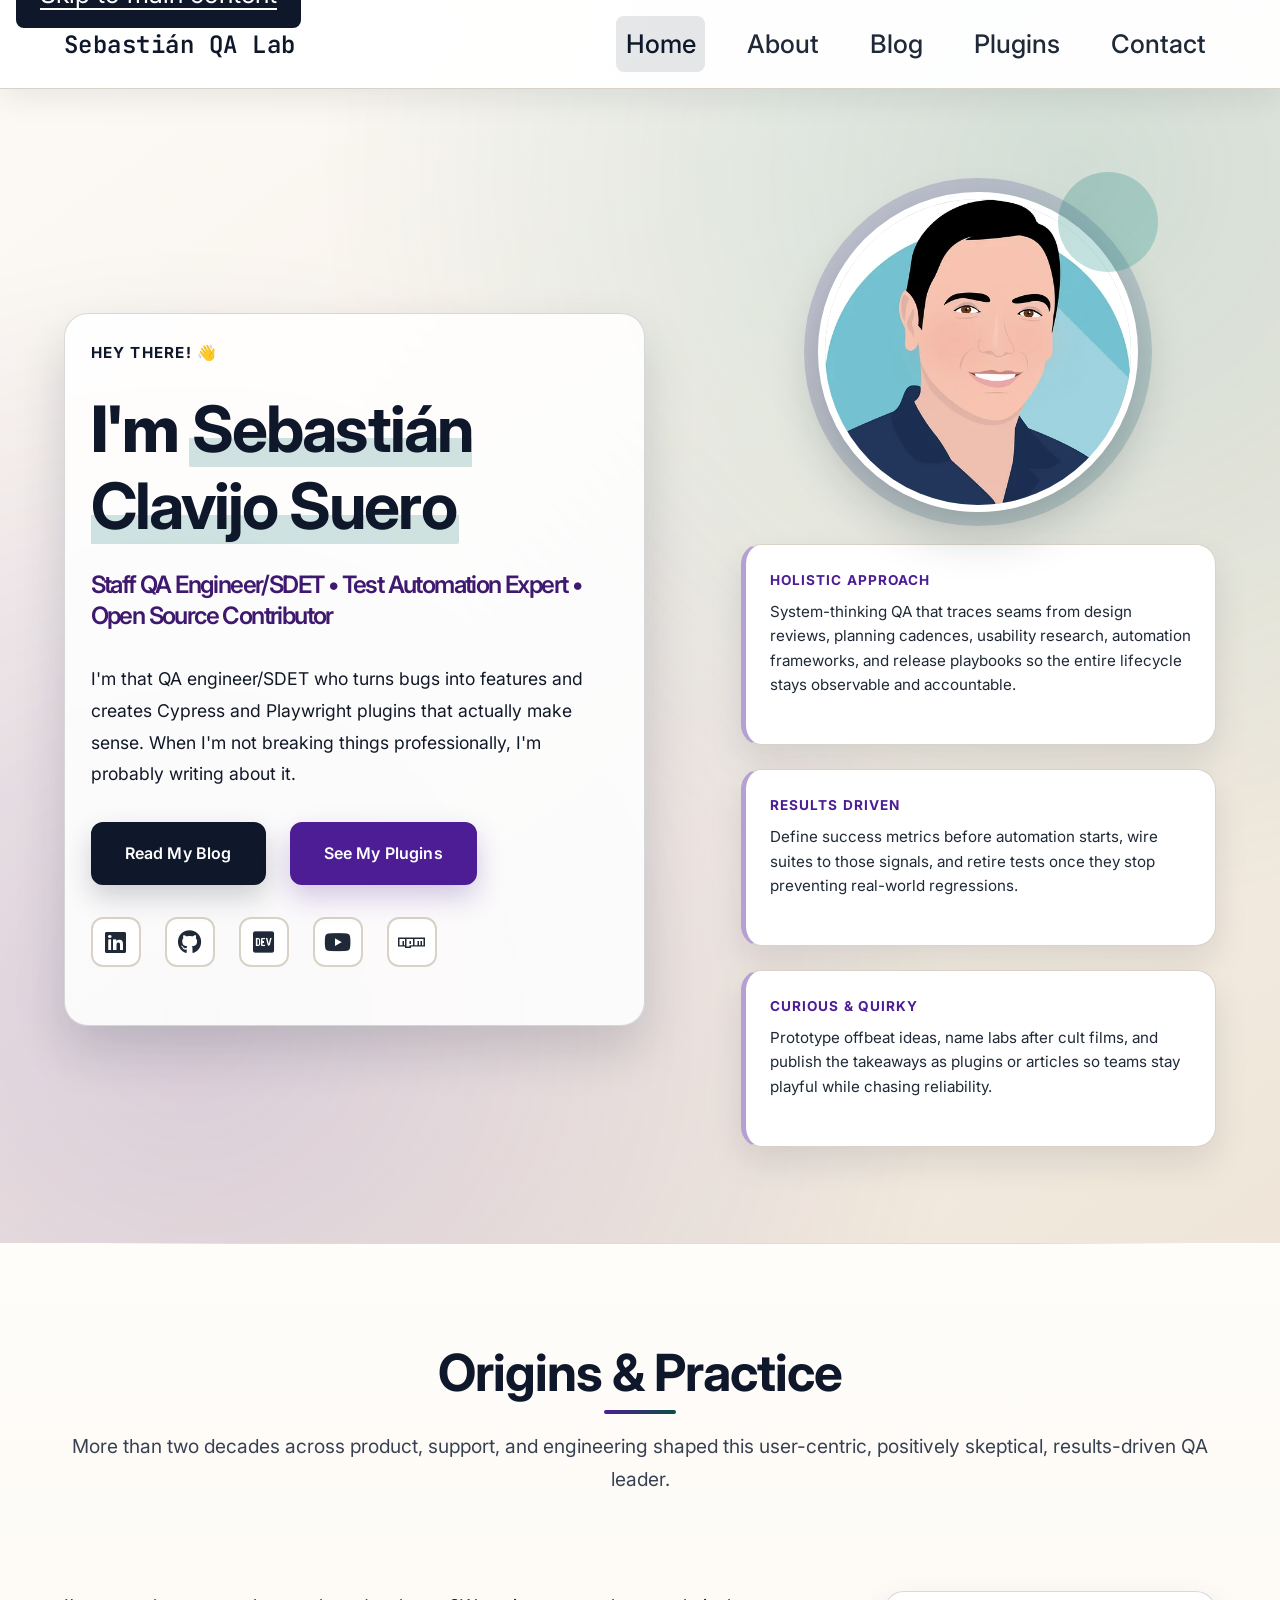
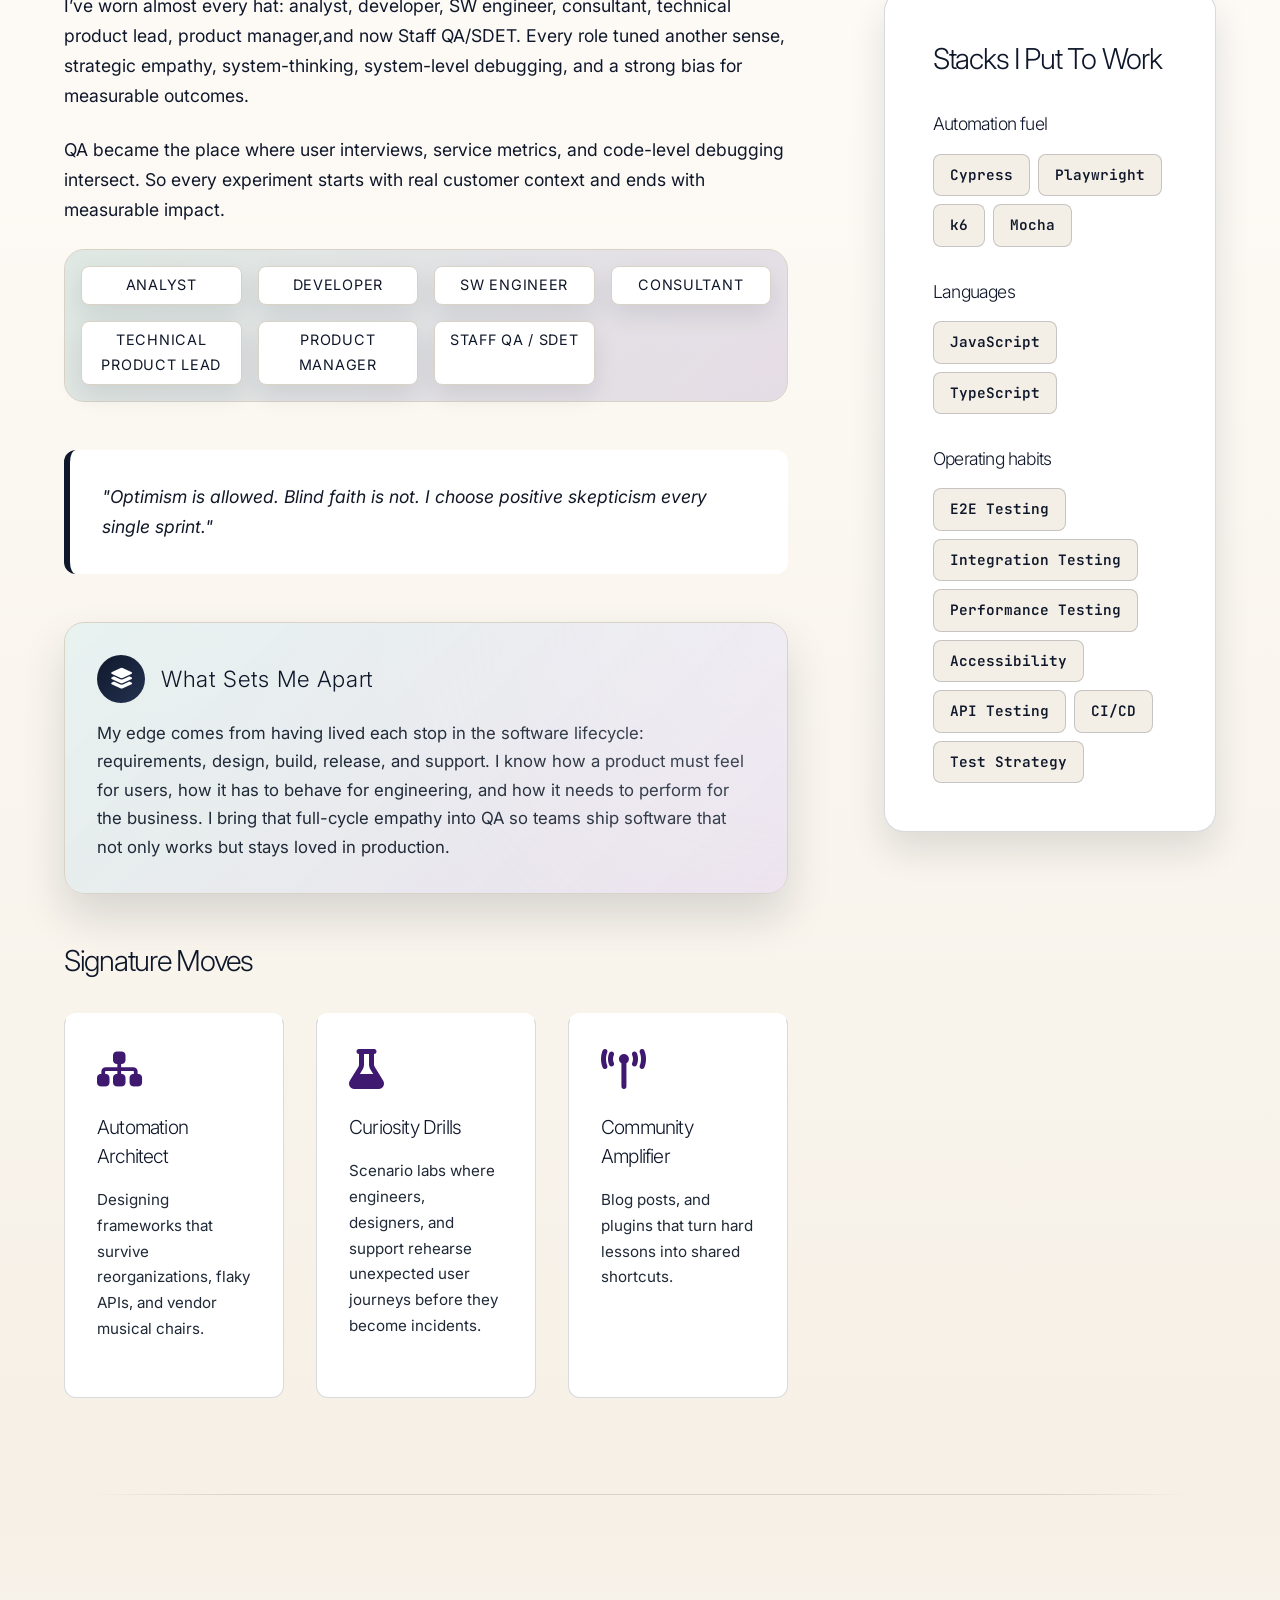
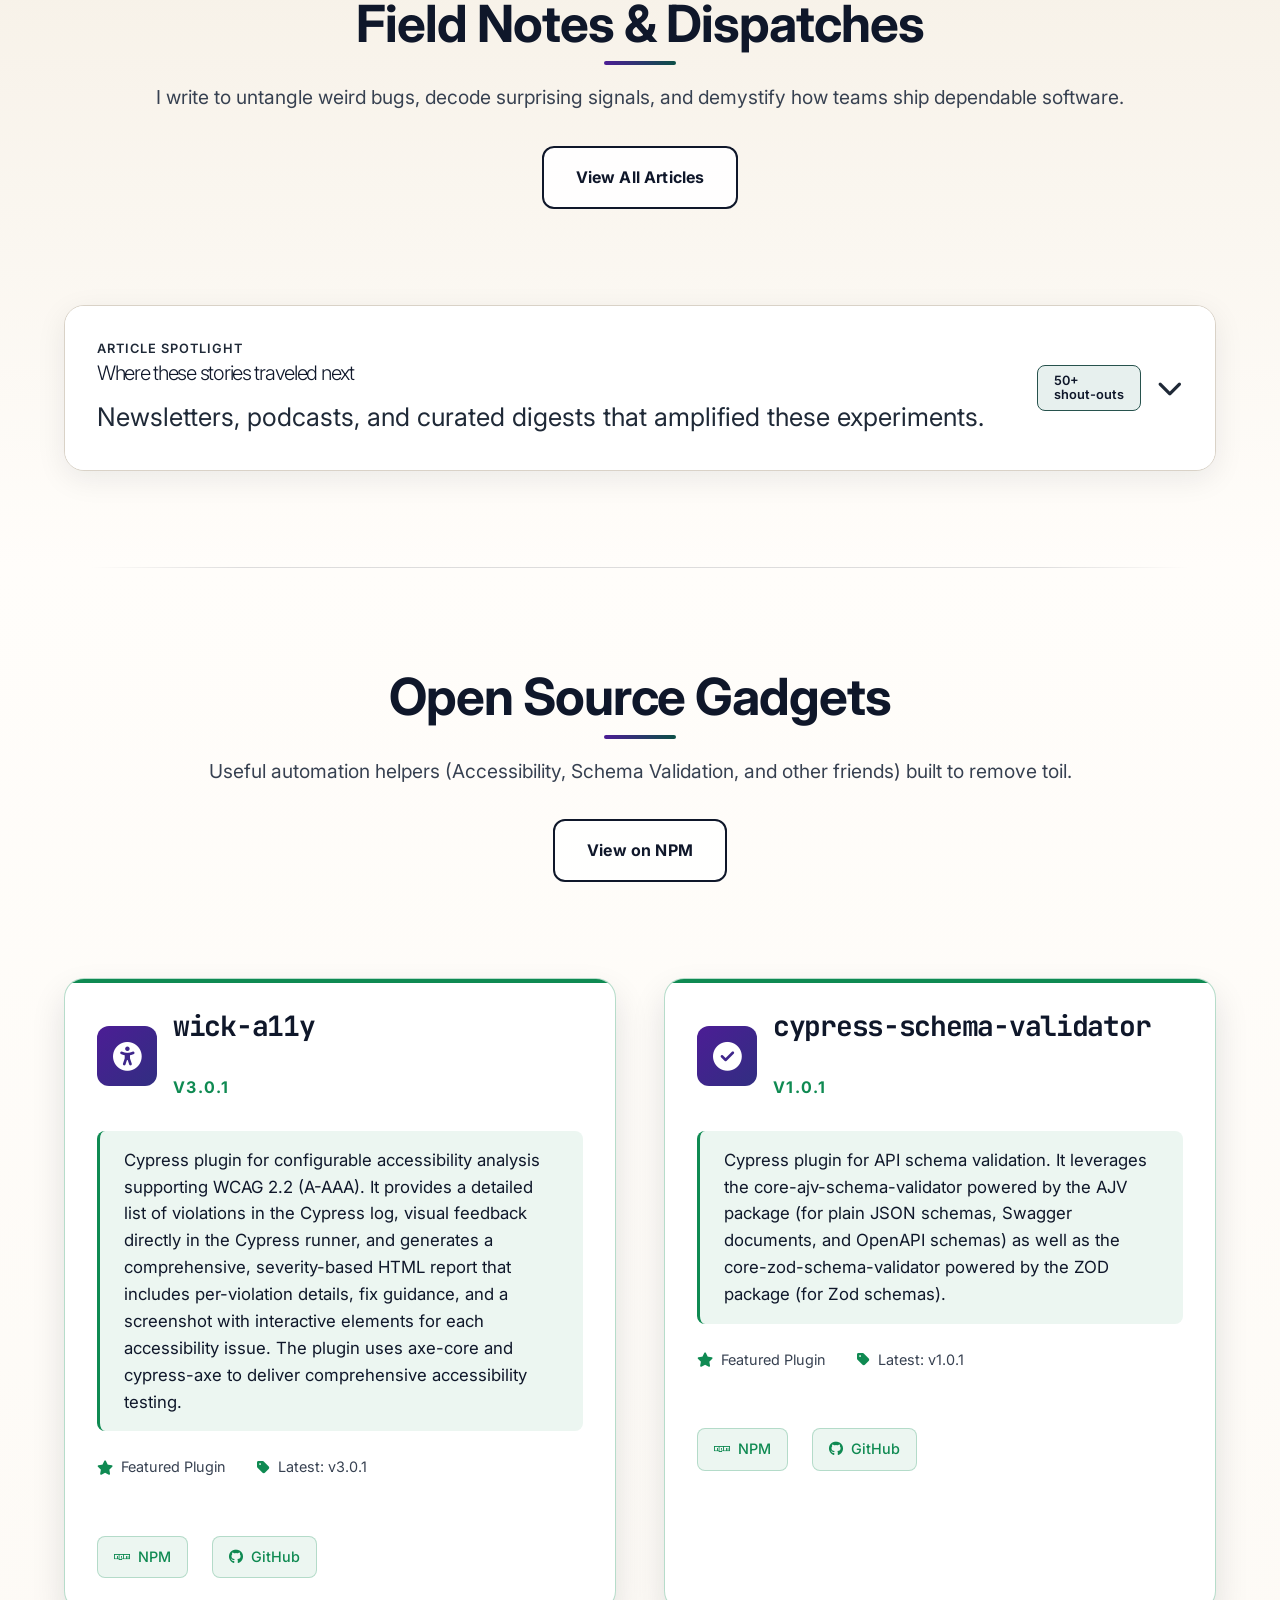
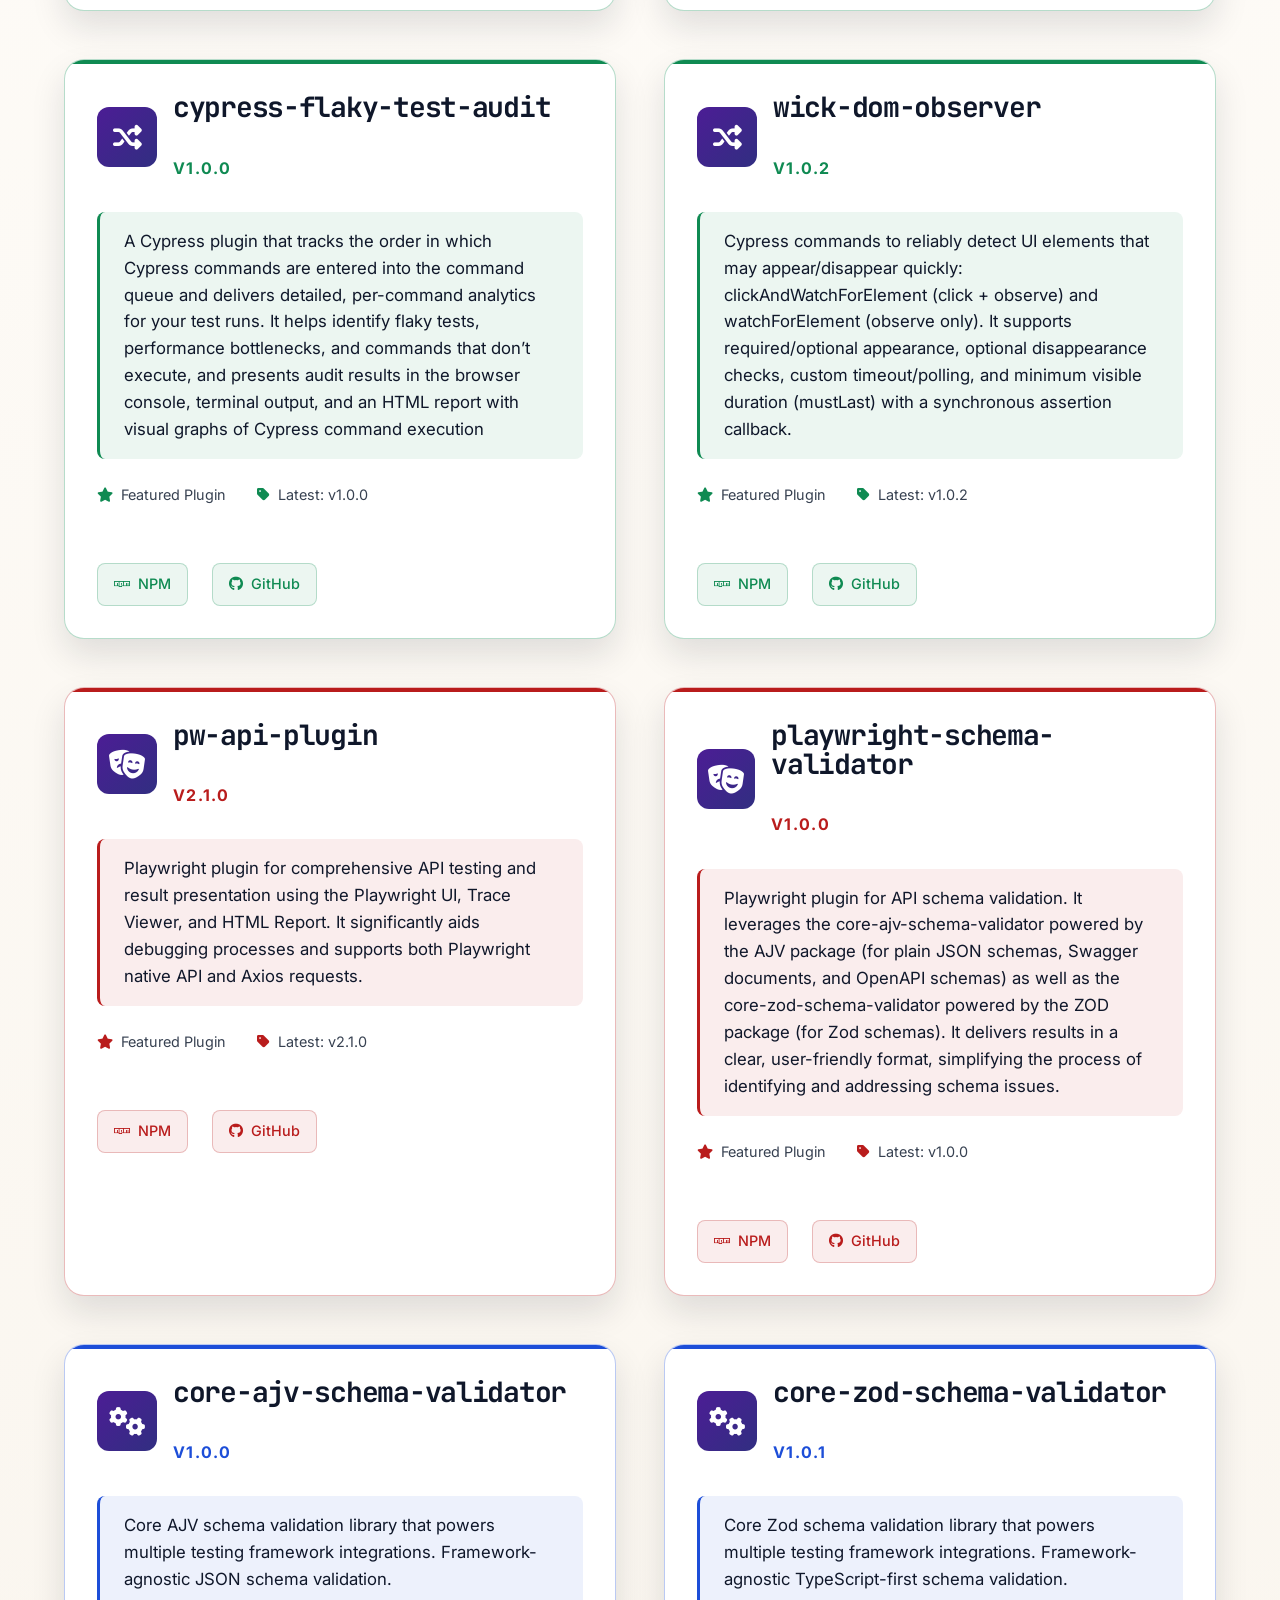
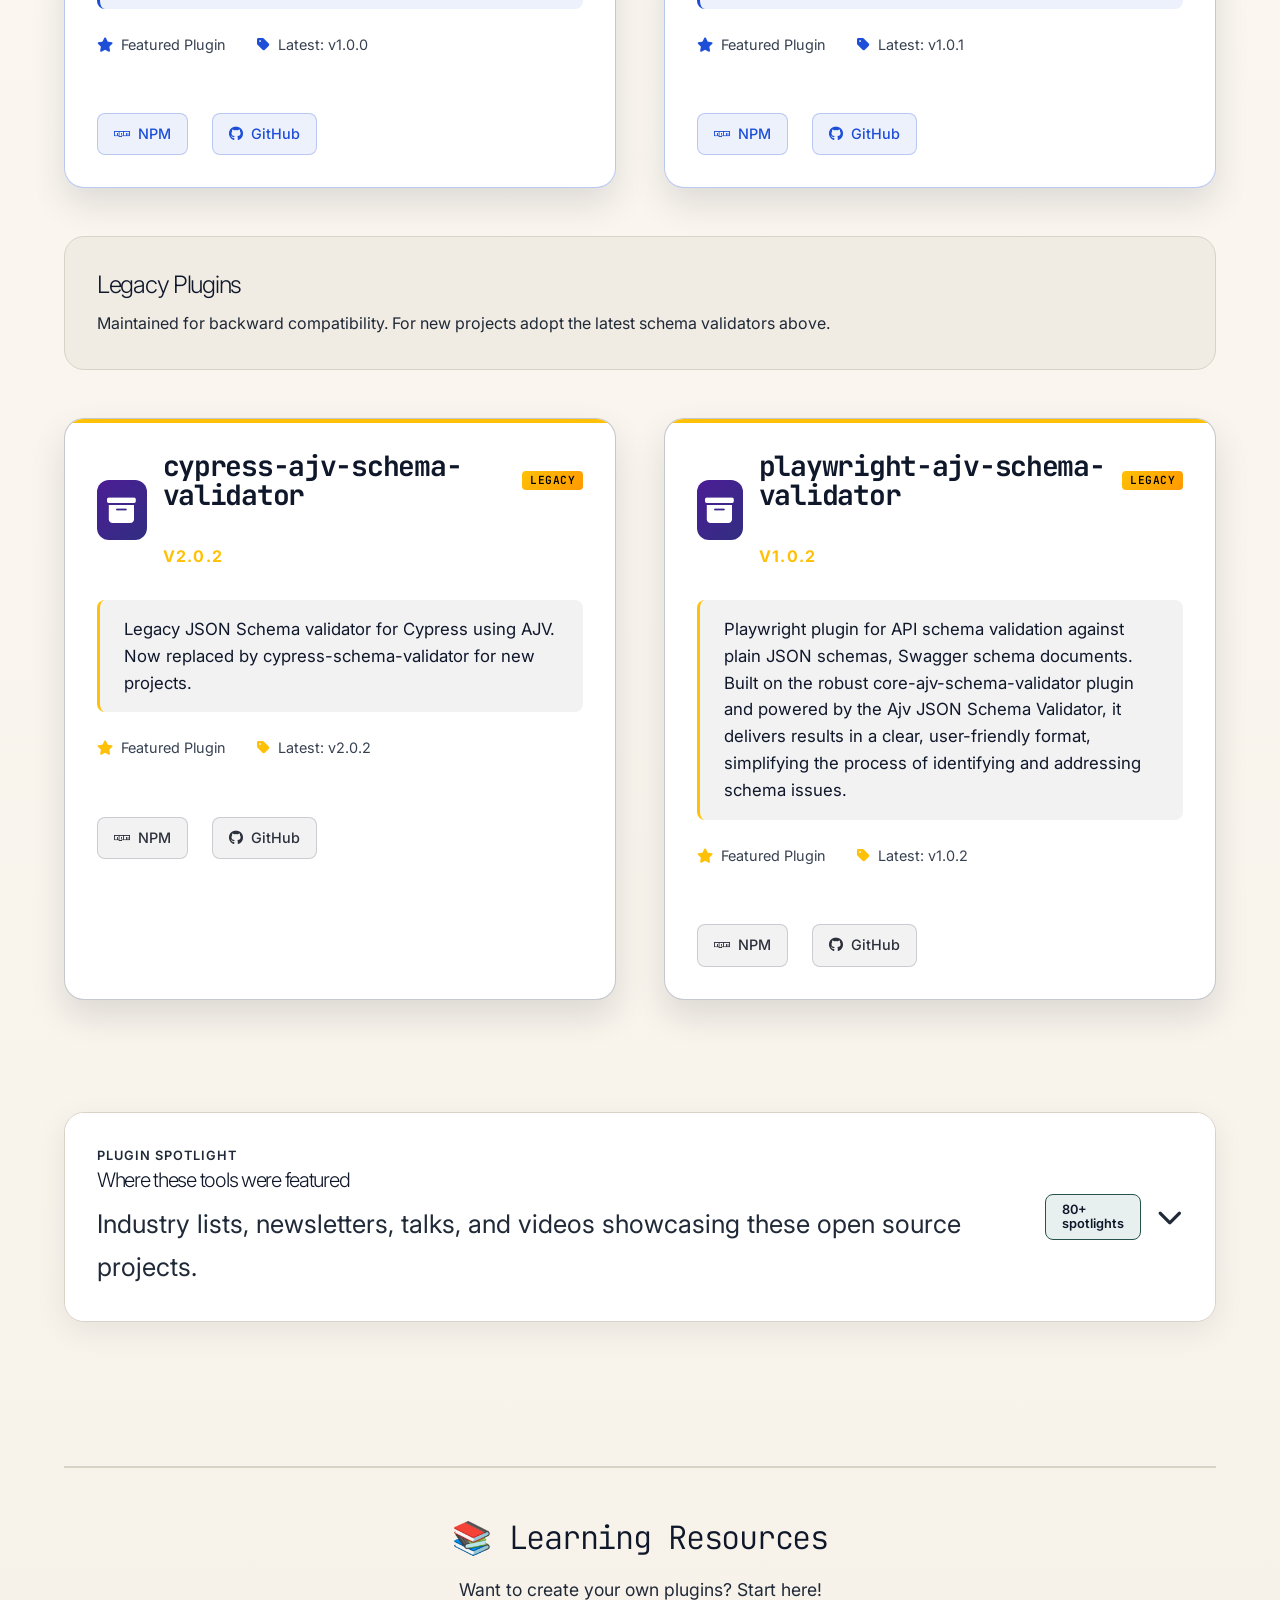
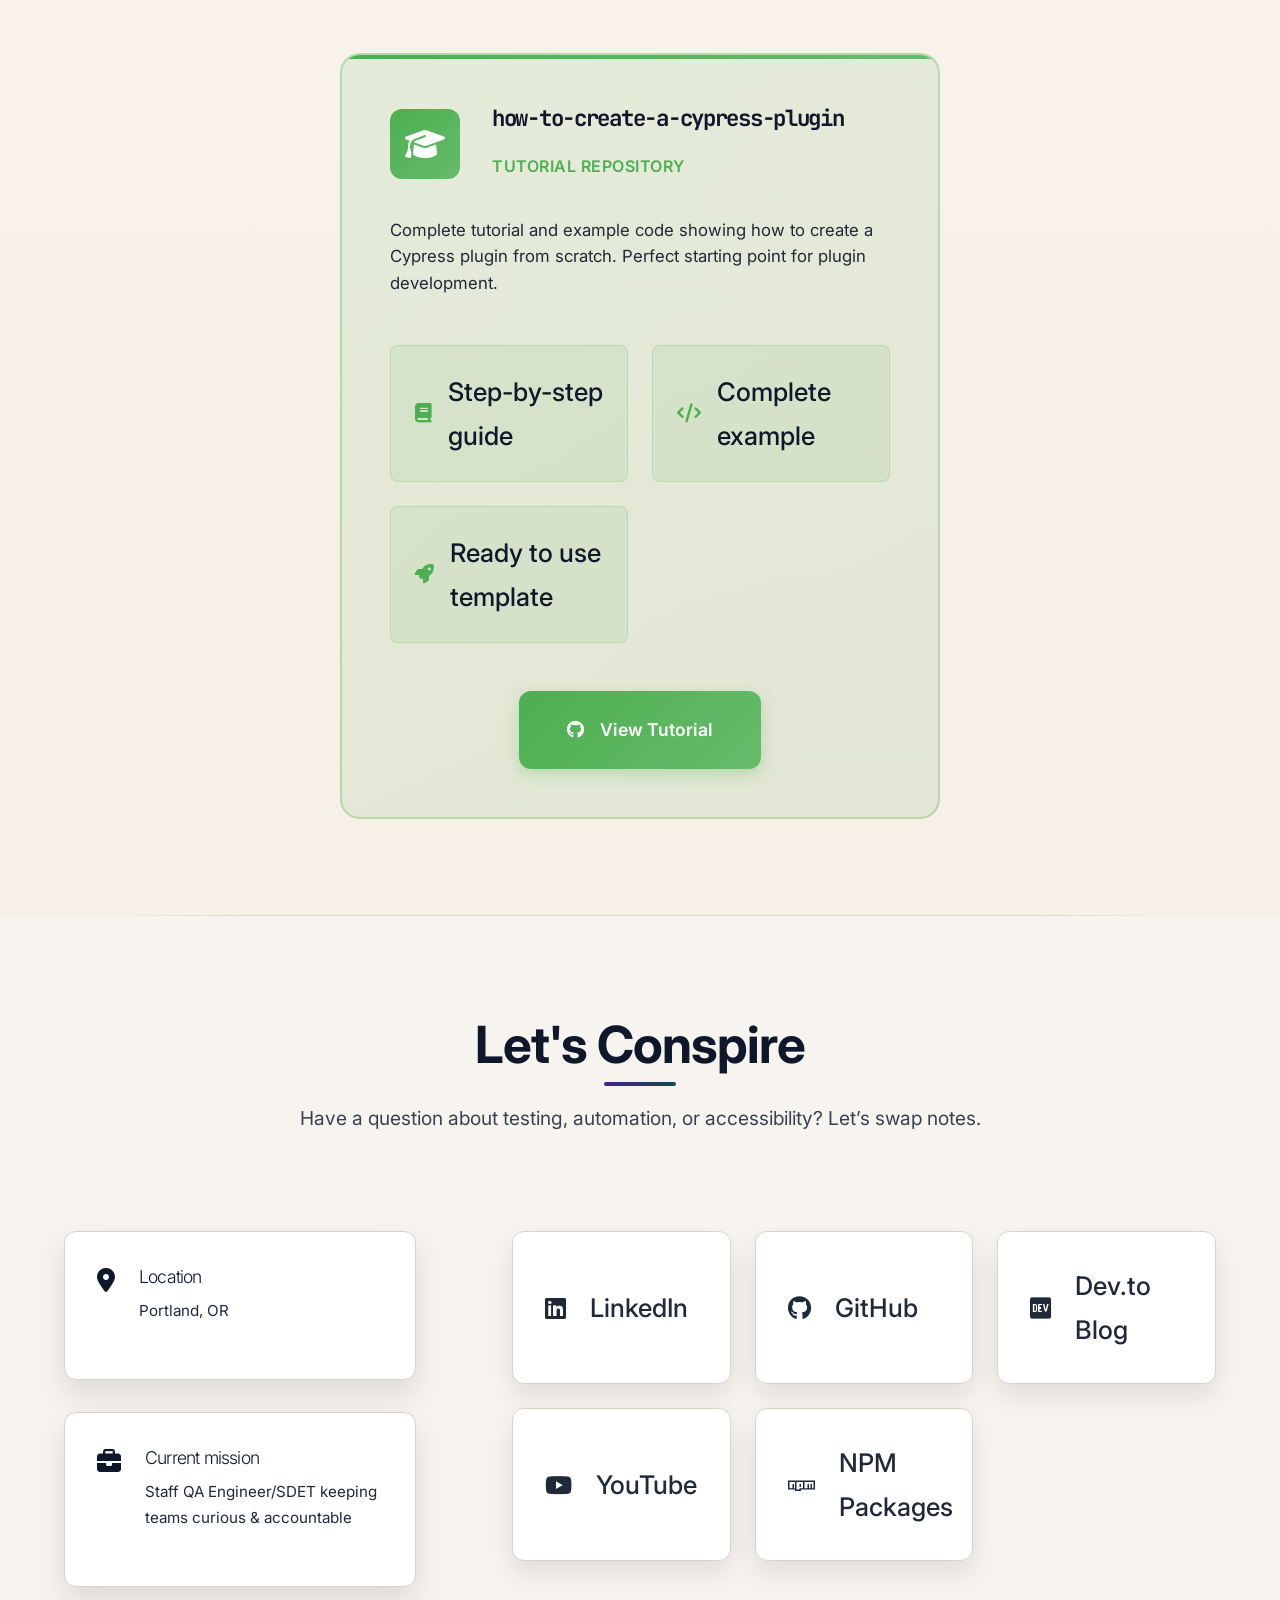
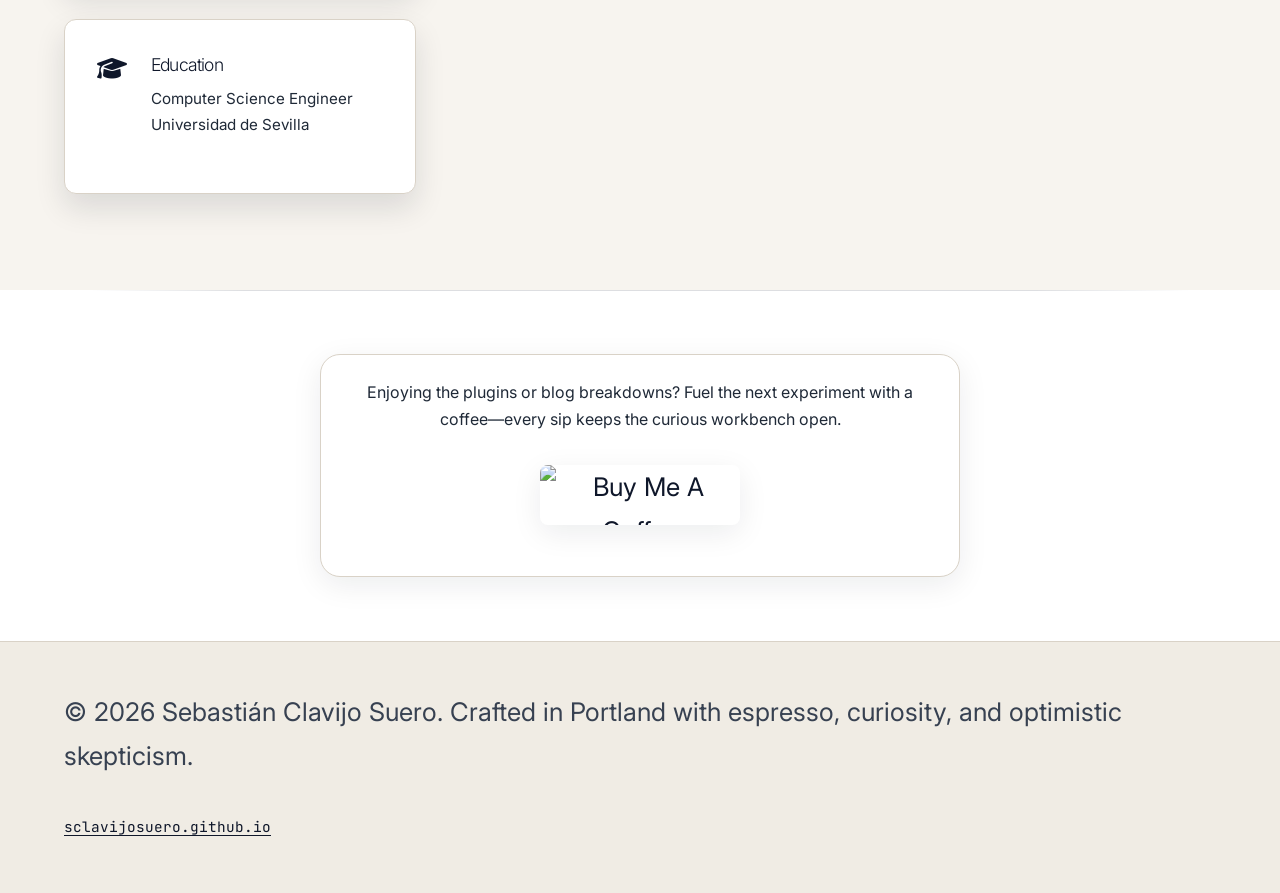
==== commit 6c70b58d: "Some content and style refactor" ====
--- a/index.html
+++ b/index.html
@@ -159,10 +159,10 @@
                                 <div class="about-differentiator-icon">
                                     <i class="fas fa-layer-group" aria-hidden="true"></i>
                                 </div>
-                                <h4>The connector advantage</h4>
+                                <h4>What Sets Me Apart</h4>
                             </div>
                             <p>
-                                What sets me apart is that I’ve lived each stop in the software lifecycle: requirements, design, build, release, and support. I know how a product must feel for users, how it has to behave for engineering, and how it needs to perform for the business. I bring that full-cycle empathy into QA so teams ship software that not only works but stays loved in production.
+                                My edge comes from having lived each stop in the software lifecycle: requirements, design, build, release, and support. I know how a product must feel for users, how it has to behave for engineering, and how it needs to perform for the business. I bring that full-cycle empathy into QA so teams ship software that not only works but stays loved in production.
                             </p>
                         </div>
                     </div>
--- a/css/style.css
+++ b/css/style.css
@@ -933,6 +933,282 @@
     display: block;
 }
 
+.articles-controls {
+    display: grid;
+    grid-template-columns: 2fr 1fr 1fr;
+    gap: var(--spacing-md);
+    margin-bottom: var(--spacing-md);
+    padding: var(--spacing-md);
+    border: 1px solid var(--border-color);
+    border-radius: var(--border-radius-md);
+    background: var(--surface-strong);
+    box-shadow: var(--shadow-sm);
+}
+
+.articles-control-field {
+    display: flex;
+    flex-direction: column;
+    gap: 0.35rem;
+}
+
+.articles-control-field label {
+    font-size: 0.95rem;
+    font-weight: 600;
+    color: var(--text-primary);
+}
+
+.articles-control-field input,
+.articles-control-field select {
+    min-height: 44px;
+    border: 1px solid var(--border-color);
+    border-radius: var(--border-radius-sm);
+    background: #ffffff;
+    color: var(--text-primary);
+    padding: 0.65rem 0.8rem;
+    font-size: 1rem;
+}
+
+.articles-control-field input::placeholder {
+    color: var(--text-muted);
+}
+
+.articles-results-count {
+    margin-bottom: var(--spacing-md);
+    color: var(--text-secondary);
+    font-weight: 600;
+    font-size: 0.95rem;
+}
+
+.articles-archive {
+    display: flex;
+    flex-direction: column;
+    gap: var(--spacing-md);
+}
+
+.article-year-group {
+    border: 1px solid var(--border-color);
+    border-radius: var(--border-radius-md);
+    background: var(--surface-strong);
+    box-shadow: var(--shadow-sm);
+    overflow: hidden;
+    transition: border-color var(--transition-fast), box-shadow var(--transition-fast);
+}
+
+.article-year-summary {
+    display: flex;
+    justify-content: space-between;
+    align-items: flex-start;
+    cursor: pointer;
+    list-style: none;
+    padding: var(--spacing-md);
+    background: #f5efe5;
+    border-bottom: 1px solid transparent;
+    gap: var(--spacing-md);
+}
+
+.article-year-summary:hover {
+    background: #eee7dc;
+}
+
+.article-year-summary:focus-visible {
+    outline: none;
+    background: #ddd0ba;
+    box-shadow: inset 0 0 0 4px #4c1d95;
+}
+
+/* When focus is inside summary links, keep expand target clearly visible */
+.article-year-summary:focus-within {
+    outline: none;
+    background: #ddd0ba;
+    box-shadow: inset 0 0 0 4px #4c1d95;
+}
+
+.article-year-group:focus-within {
+    border-color: var(--border-color);
+    box-shadow: var(--shadow-sm);
+}
+
+/* Collapsed state gets stronger affordance for keyboard users */
+.article-year-group:not([open]) .article-year-summary {
+    border-left: 5px solid #0f172a;
+}
+
+.article-year-group:not([open]) .article-year-summary:focus-visible,
+.article-year-group:not([open]) .article-year-summary:focus-within {
+    background: #ddd0ba;
+    border-left-color: #4c1d95;
+}
+
+.article-year-summary::-webkit-details-marker {
+    display: none;
+}
+
+.article-year-group[open] .article-year-summary {
+    border-bottom-color: var(--border-color);
+}
+
+.article-year-title {
+    font-size: 1.2rem;
+    font-weight: 700;
+    color: var(--primary-color);
+}
+
+.article-year-summary-main {
+    display: flex;
+    flex-direction: column;
+    gap: 0.45rem;
+    min-width: 0;
+}
+
+.article-year-preview {
+    margin: 0;
+    padding: 0;
+    list-style: none;
+    display: flex;
+    flex-direction: column;
+    gap: 0.2rem;
+}
+
+.article-year-preview-item {
+    display: flex;
+    flex-direction: row;
+    justify-content: space-between;
+    flex-wrap: wrap;
+    align-items: flex-start;
+    gap: 0.35rem 0.65rem;
+    color: var(--text-secondary);
+    padding: 0.35rem 0;
+    border-bottom: 1px solid #d7d3cb;
+}
+
+.article-year-preview-item:last-child {
+    border-bottom: none;
+}
+
+.article-year-preview-title {
+    font-size: 0.93rem;
+    font-weight: 700;
+    color: var(--text-primary);
+    white-space: normal;
+    overflow-wrap: anywhere;
+    word-break: break-word;
+    line-height: 1.4;
+}
+
+.article-year-preview-link {
+    color: var(--primary-color);
+    text-decoration: none;
+    display: flex;
+    flex-direction: column;
+    gap: 0.35rem;
+    width: 100%;
+    flex: 1 1 320px;
+    min-width: 0;
+    cursor: alias;
+    padding: 0.3rem 0.45rem;
+    border-radius: 8px;
+}
+
+.article-year-preview-link:hover {
+    color: #0b223f;
+    background: #edf2f6;
+}
+
+.article-year-preview-link:hover .article-year-preview-title,
+.article-year-preview-link:focus-visible .article-year-preview-title {
+    text-decoration: underline;
+    text-decoration-thickness: 2px;
+    text-underline-offset: 0.2em;
+}
+
+.article-year-preview-tags {
+    display: flex;
+    flex-wrap: wrap;
+    gap: 0.35rem;
+    flex: 0 1 auto;
+}
+
+.article-year-preview-tag {
+    font-size: 0.75rem;
+    color: #0f172a;
+    background: #e6eceb;
+    border: 1px solid #35544f;
+    border-radius: 999px;
+    padding: 0.1rem 0.45rem;
+    font-weight: 600;
+    line-height: 1.2;
+}
+
+.article-year-count {
+    min-width: 2.2rem;
+    height: 2.2rem;
+    border-radius: 999px;
+    display: inline-flex;
+    align-items: center;
+    justify-content: center;
+    background: var(--primary-color);
+    color: #ffffff;
+    font-weight: 700;
+    font-size: 0.92rem;
+    flex-shrink: 0;
+}
+
+.article-year-meta {
+    display: inline-flex;
+    align-items: center;
+    gap: 0.45rem;
+    flex-shrink: 0;
+}
+
+.article-year-toggle-icon {
+    color: var(--primary-color);
+    background: #ffffff;
+    border: 2px solid #0f172a;
+    width: 1.85rem;
+    height: 1.85rem;
+    border-radius: 8px;
+    display: inline-flex;
+    align-items: center;
+    justify-content: center;
+    font-size: 1rem;
+    line-height: 1;
+    font-weight: 700;
+    transition: transform var(--transition-fast), background var(--transition-fast), color var(--transition-fast), border-color var(--transition-fast);
+}
+
+.article-year-group[open] .article-year-toggle-icon {
+    transform: rotate(180deg);
+}
+
+.article-year-summary:hover .article-year-toggle-icon,
+.article-year-summary:focus-visible .article-year-toggle-icon {
+    background: #f3f4f6;
+    color: #0f172a;
+    border-color: #0f172a;
+}
+
+.article-year-summary:focus-within .article-year-toggle-icon {
+    background: #f3f4f6;
+    color: #0f172a;
+    border-color: #0f172a;
+}
+
+.article-year-group[open] .article-year-preview {
+    display: none;
+}
+
+.article-year-content {
+    padding: var(--spacing-md);
+}
+
+.articles-archive-empty {
+    padding: var(--spacing-lg);
+    border: 1px solid var(--border-color);
+    border-radius: var(--border-radius-md);
+    background: #ffffff;
+    color: var(--text-secondary);
+}
+
 
 
 .articles-grid {
@@ -1280,6 +1556,10 @@
 }
 
 @media (max-width: 768px) {
+    .articles-controls {
+        grid-template-columns: 1fr;
+    }
+
     .feature-summary {
         flex-direction: column;
         align-items: flex-start;
@@ -1425,7 +1705,7 @@
 }
 
 .plugin-card.plugin-legacy {
-    --plugin-card-accent: #565e6d;
+    --plugin-card-accent: #ffc107;
     --plugin-card-overlay: rgba(86, 94, 109, 0.08);
     --plugin-link-bg: rgba(86, 94, 109, 0.08);
     --plugin-link-border: rgba(86, 94, 109, 0.25);
@@ -2019,6 +2299,14 @@
     .articles-grid {
         grid-template-columns: 1fr;
     }
+
+    .article-year-summary {
+        padding: var(--spacing-sm) var(--spacing-md);
+    }
+
+    .article-year-preview-title {
+        white-space: normal;
+    }
     
     .achievement-grid {
         grid-template-columns: 1fr;
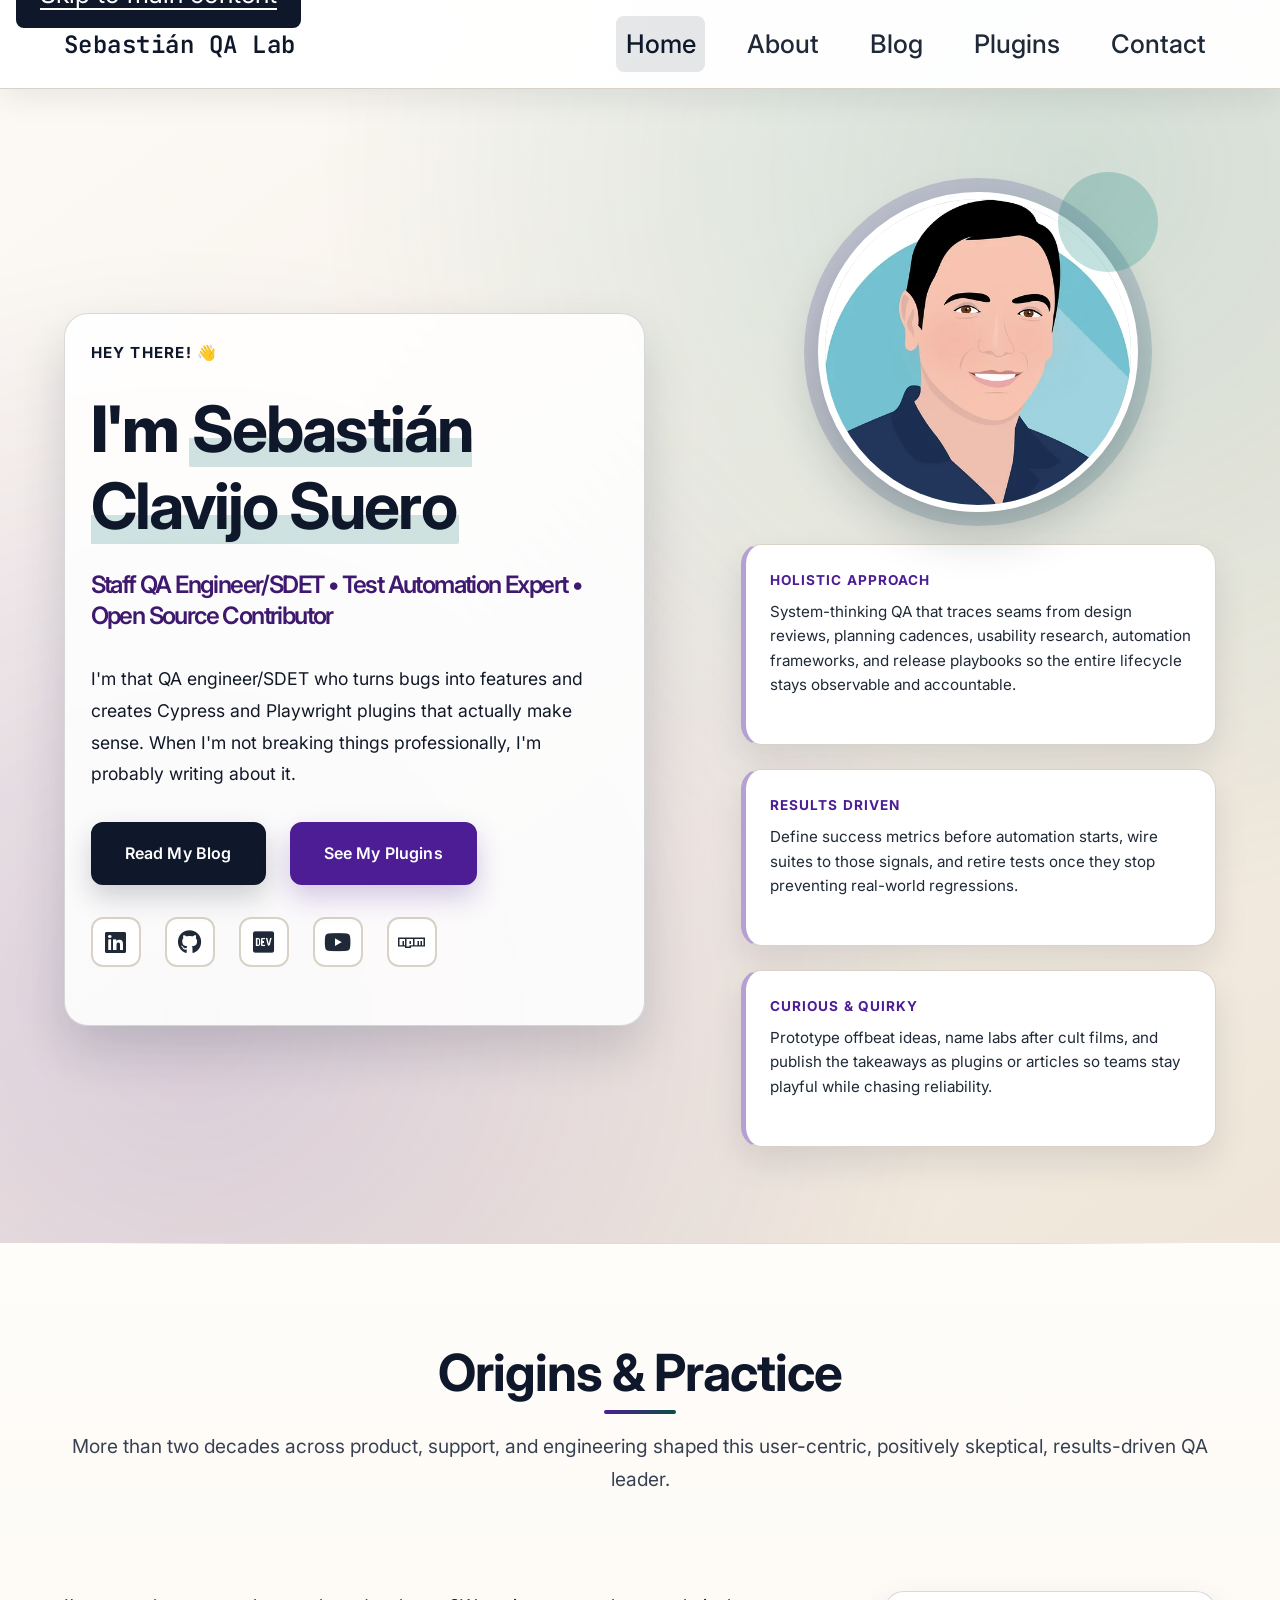
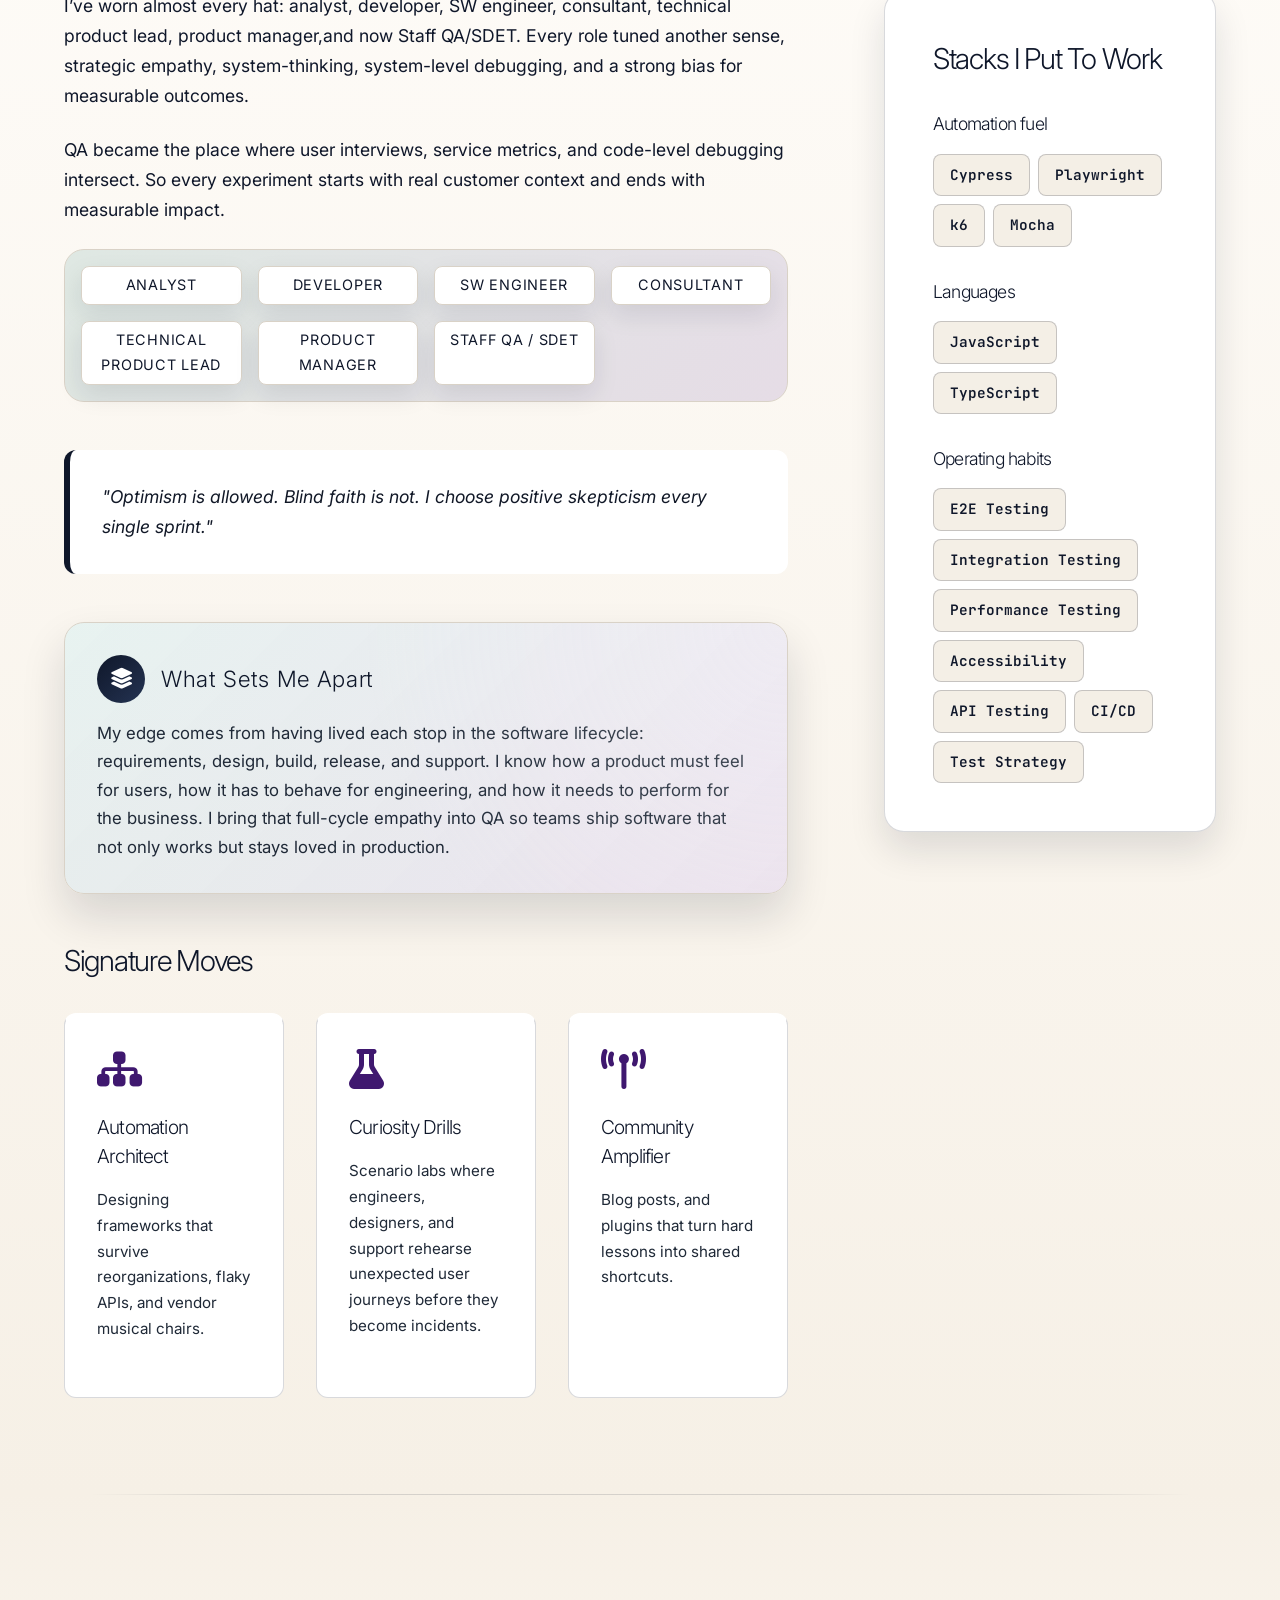
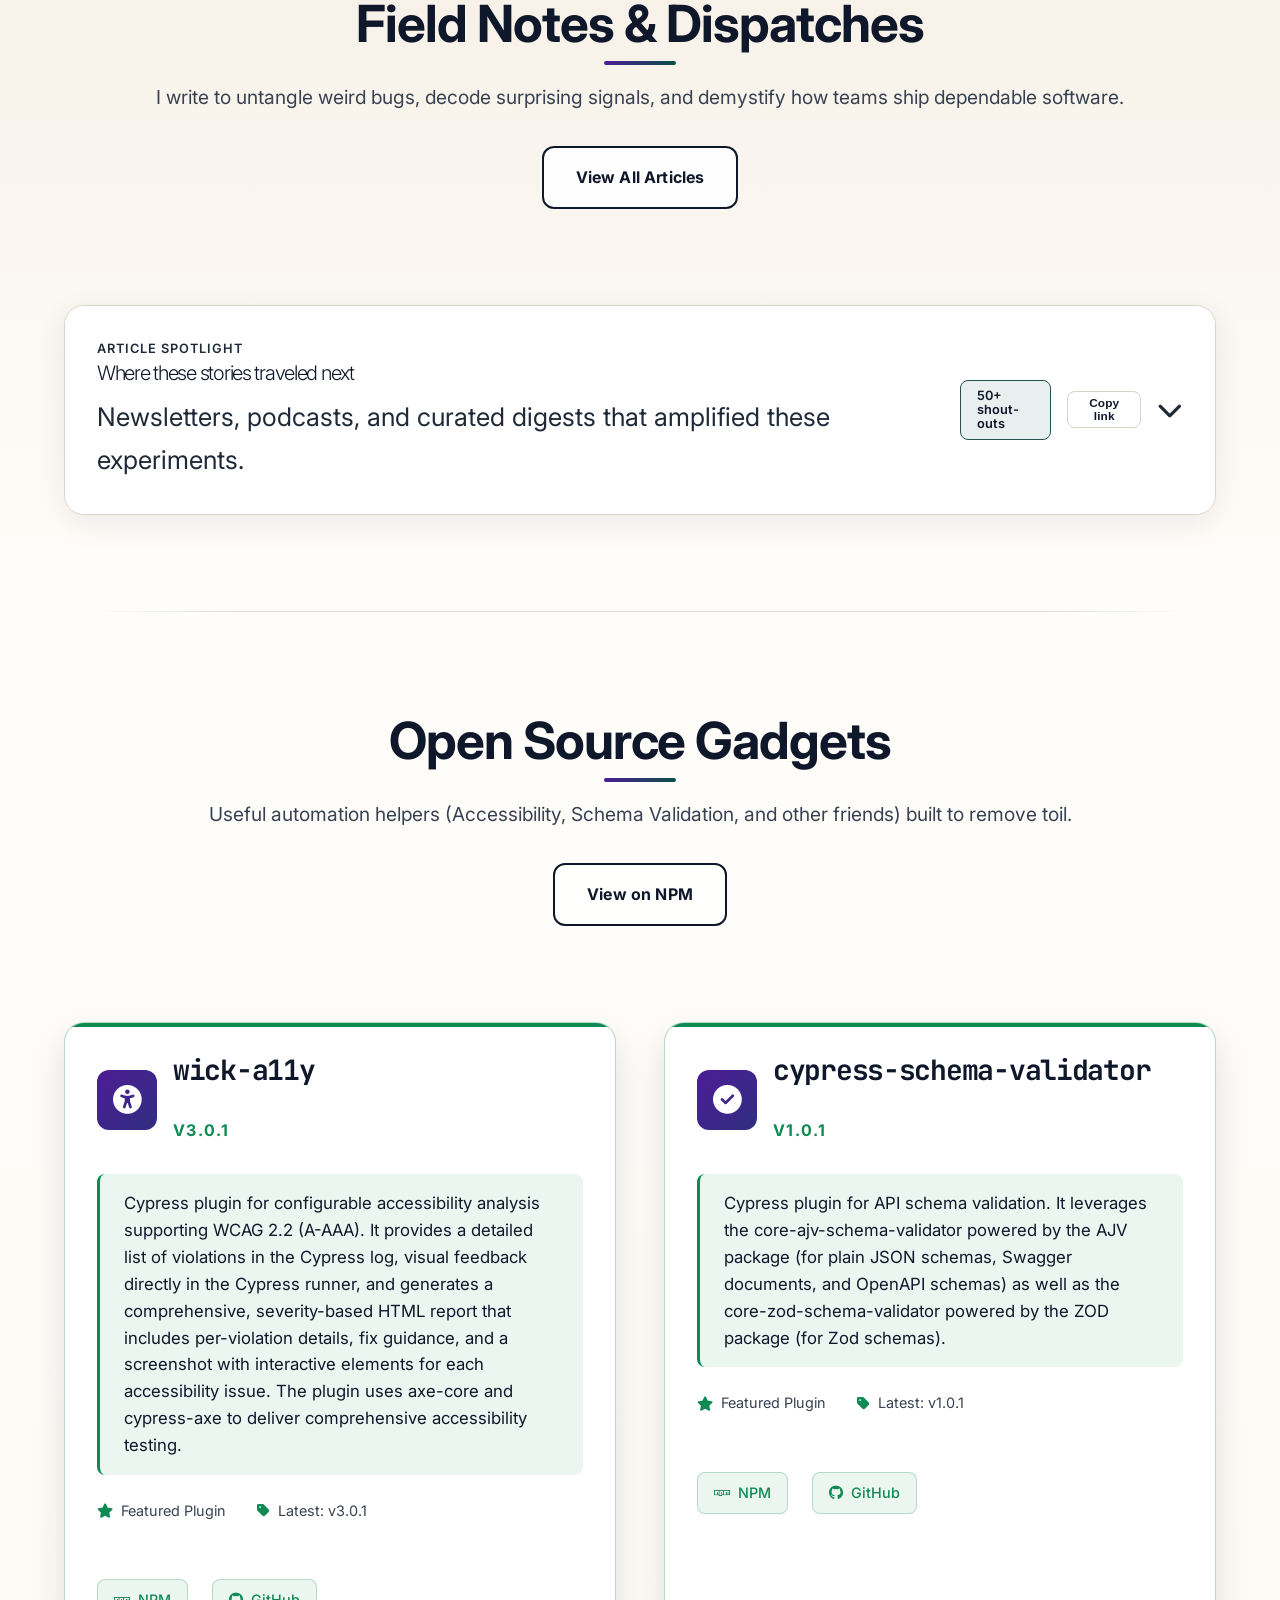
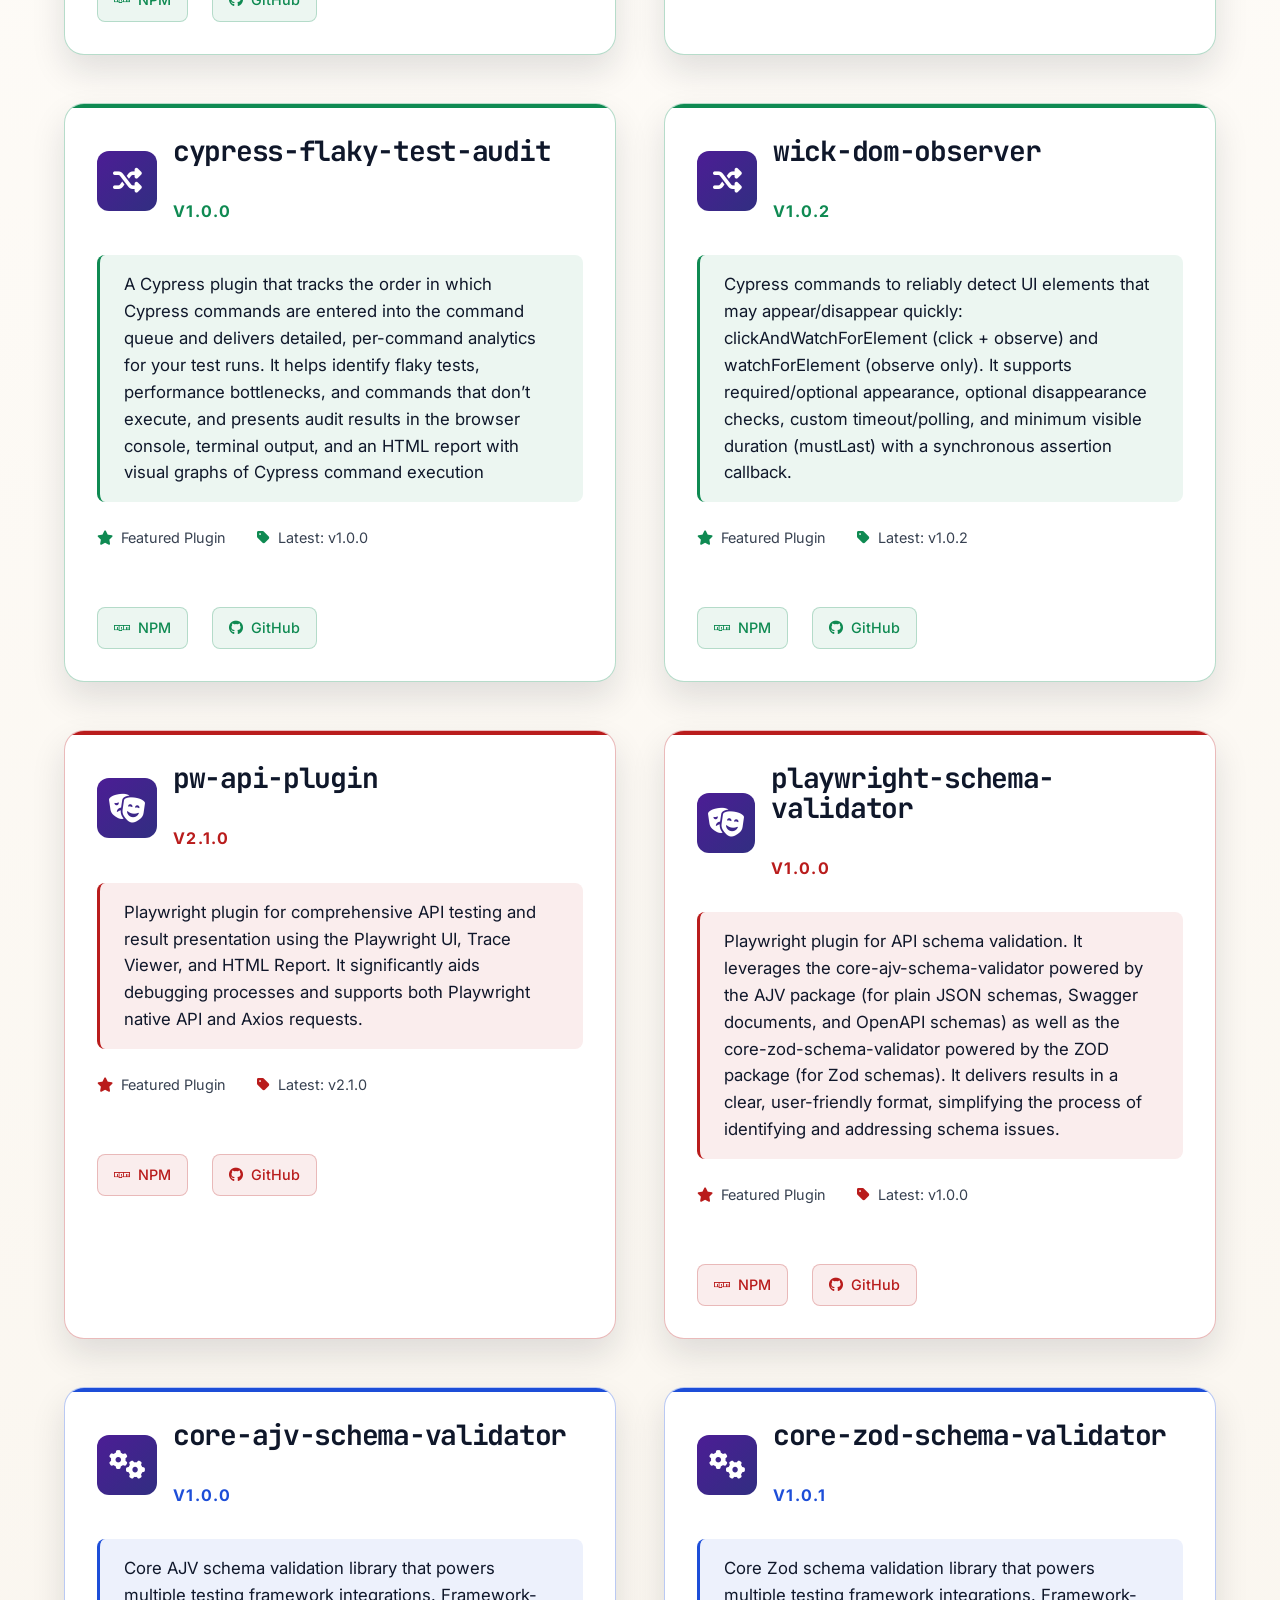
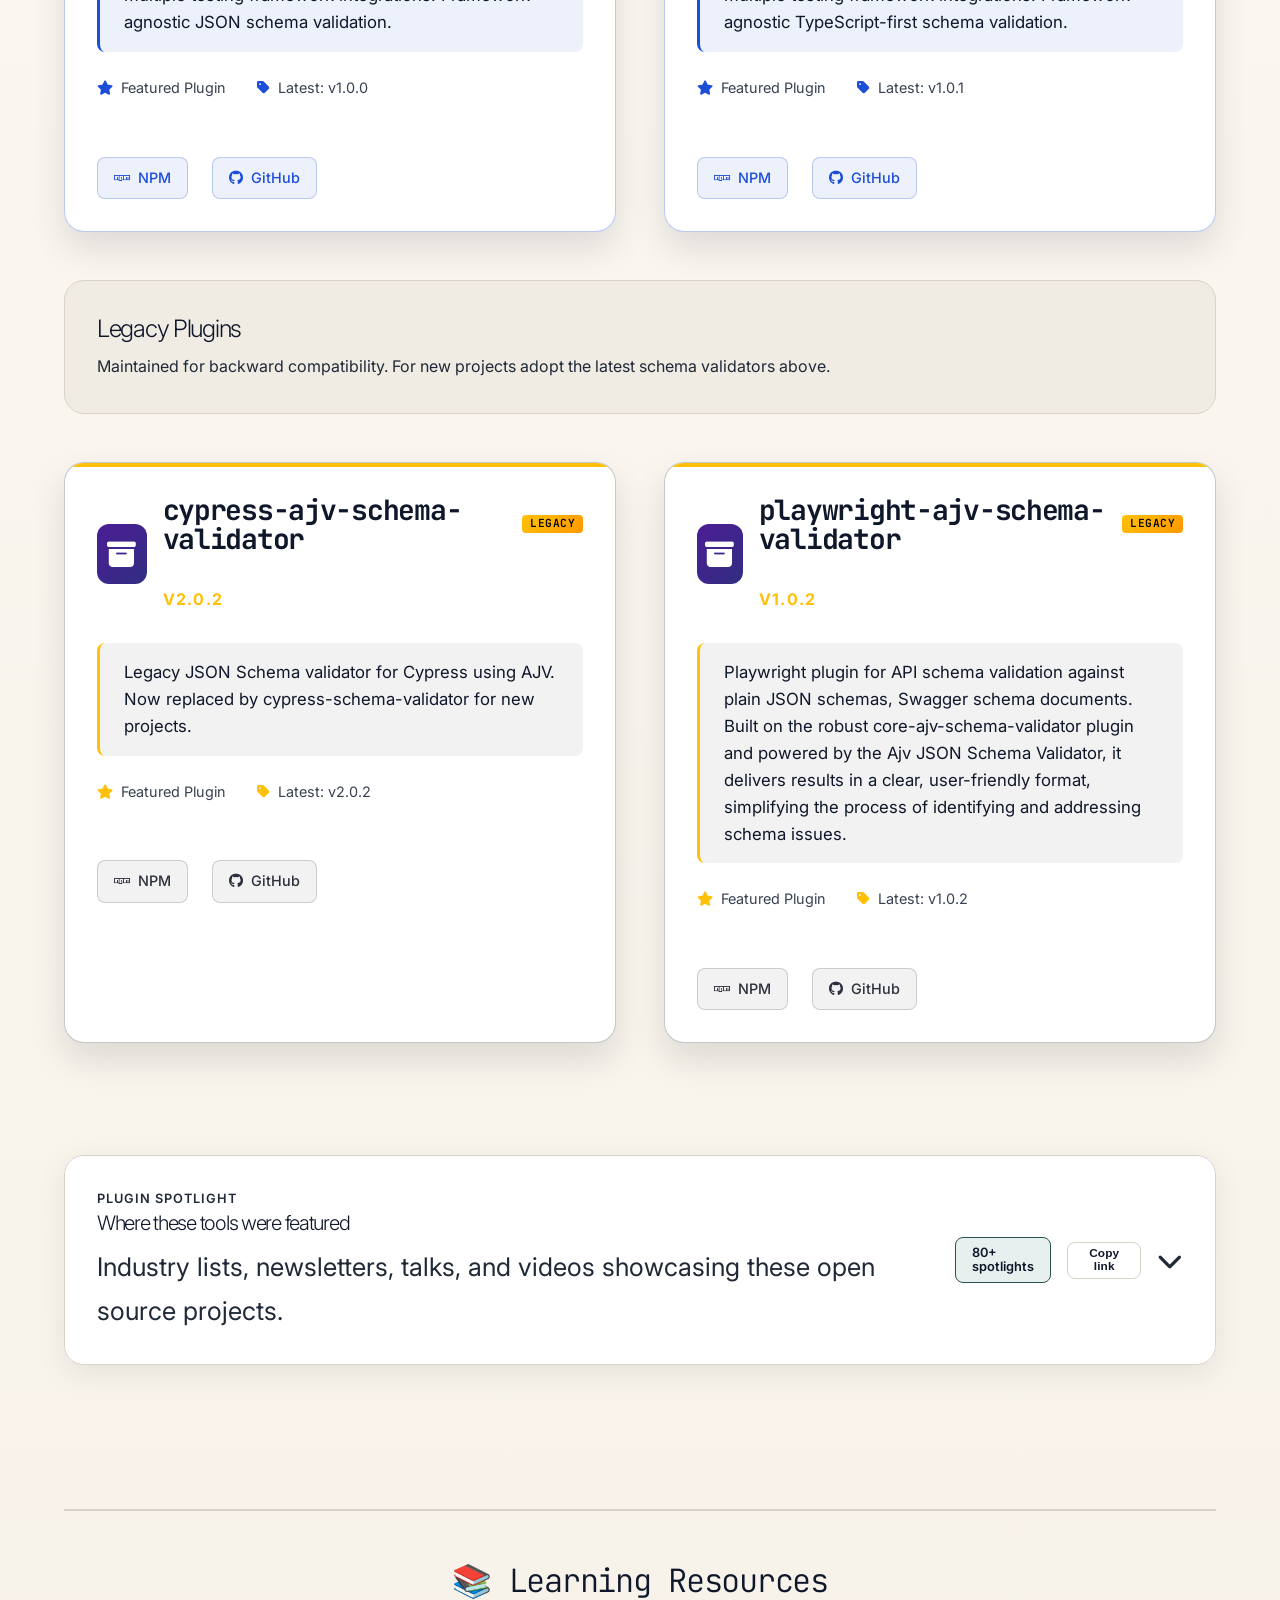
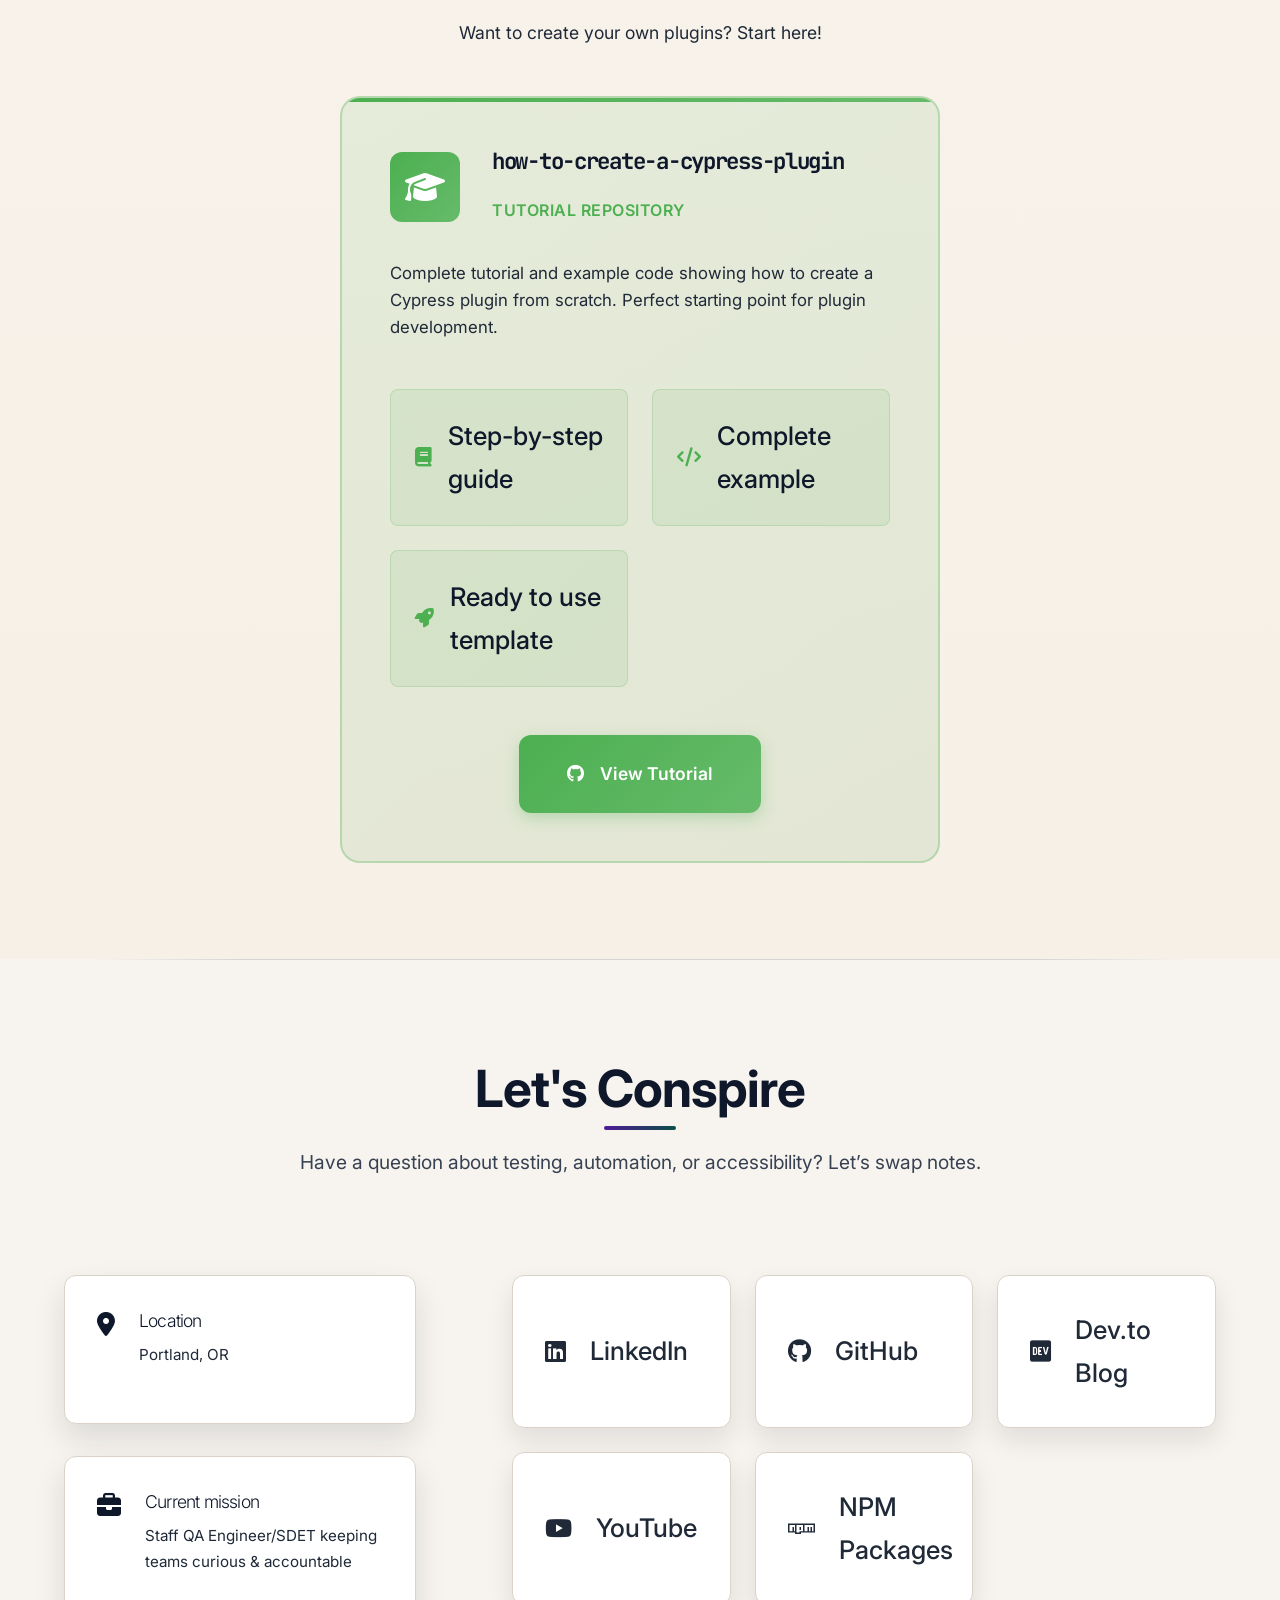
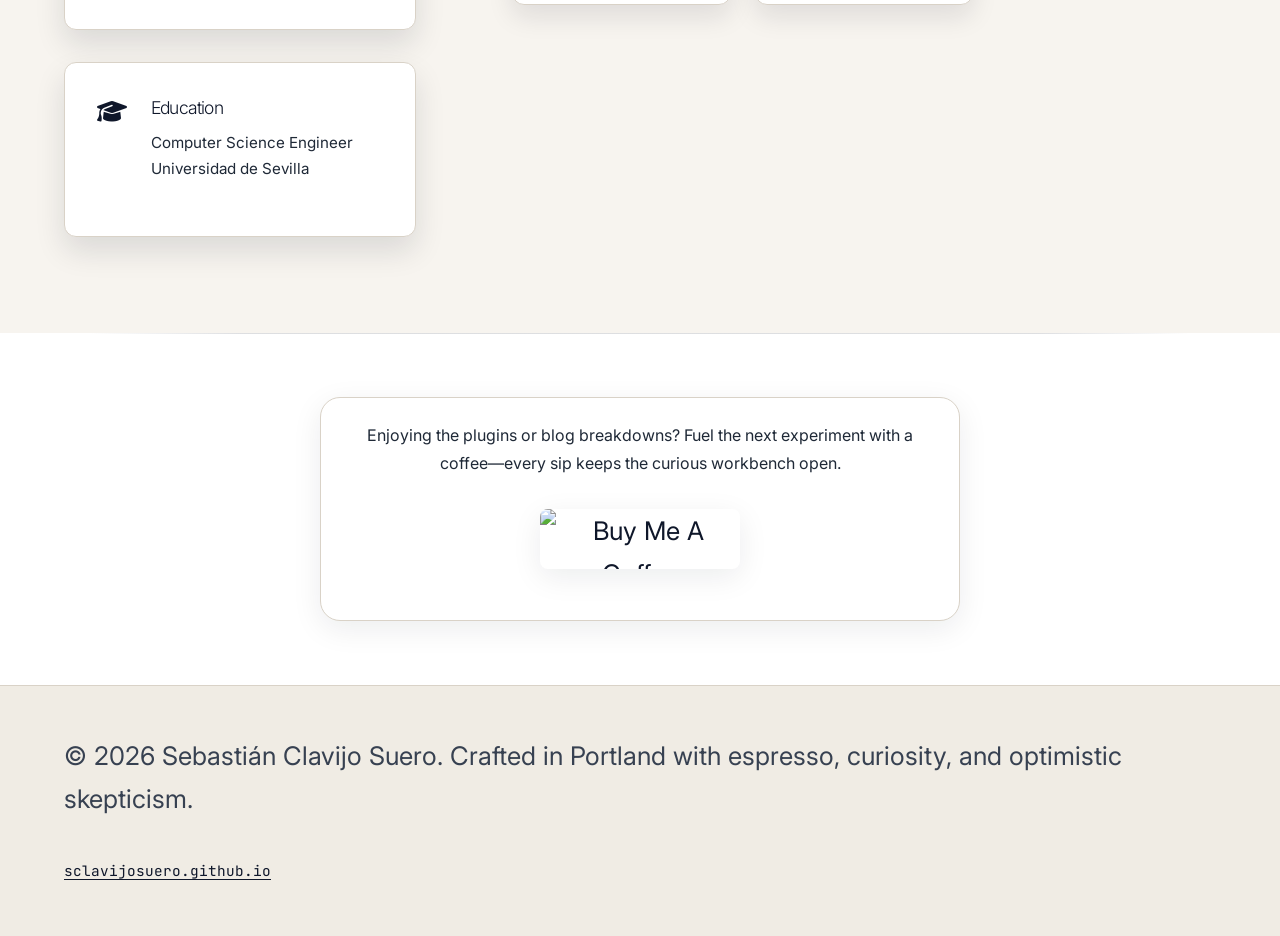
==== commit 4ddca431: "Added deep links to articles and plugins references sections" ====
--- a/index.html
+++ b/index.html
@@ -249,6 +249,9 @@
                         </div>
                         <div class="feature-summary-meta">
                             <span class="feature-chip" id="blog-features-count">Loading...</span>
+                            <button type="button" class="copy-link-btn copy-link-btn--panel" data-copy-hash="community-highlights" aria-label="Copy direct link to article spotlight section">
+                                Copy link
+                            </button>
                             <i class="fa-solid fa-chevron-down" aria-hidden="true"></i>
                         </div>
                     </summary>
--- a/css/style.css
+++ b/css/style.css
@@ -1001,13 +1001,13 @@
     cursor: pointer;
     list-style: none;
     padding: var(--spacing-md);
-    background: #f5efe5;
-    border-bottom: 1px solid transparent;
+    background: linear-gradient(180deg, #efe2cc 0%, #f6eee0 100%);
+    border-bottom: 1px solid #cbbfae;
     gap: var(--spacing-md);
 }
 
 .article-year-summary:hover {
-    background: #eee7dc;
+    background: linear-gradient(180deg, #ead9bf 0%, #f3e8d7 100%);
 }
 
 .article-year-summary:focus-visible {
@@ -1031,6 +1031,7 @@
 /* Collapsed state gets stronger affordance for keyboard users */
 .article-year-group:not([open]) .article-year-summary {
     border-left: 5px solid #0f172a;
+    background: linear-gradient(180deg, #e8d6b8 0%, #f2e6d3 100%);
 }
 
 .article-year-group:not([open]) .article-year-summary:focus-visible,
@@ -1050,7 +1051,14 @@
 .article-year-title {
     font-size: 1.2rem;
     font-weight: 700;
-    color: var(--primary-color);
+    color: #ffffff;
+    background: #0f172a;
+    border: 1px solid #0f172a;
+    border-radius: 999px;
+    padding: 0.2rem 0.75rem;
+    display: inline-flex;
+    align-items: center;
+    line-height: 1.2;
 }
 
 .article-year-summary-main {
@@ -1067,6 +1075,9 @@
     display: flex;
     flex-direction: column;
     gap: 0.2rem;
+    margin-top: 0.55rem;
+    padding-top: 0.5rem;
+    border-top: 1px dashed #c4b79f;
 }
 
 .article-year-preview-item {
@@ -1085,6 +1096,16 @@
     border-bottom: none;
 }
 
+.article-year-preview-item::before {
+    content: "";
+    width: 0.42rem;
+    height: 0.42rem;
+    border-radius: 999px;
+    background: #4c1d95;
+    margin-top: 0.52rem;
+    flex-shrink: 0;
+}
+
 .article-year-preview-title {
     font-size: 0.93rem;
     font-weight: 700;
@@ -1101,8 +1122,8 @@
     display: flex;
     flex-direction: column;
     gap: 0.35rem;
-    width: 100%;
-    flex: 1 1 320px;
+    width: calc(100% - 0.75rem);
+    flex: 1 1 310px;
     min-width: 0;
     cursor: alias;
     padding: 0.3rem 0.45rem;
@@ -1161,36 +1182,38 @@
 }
 
 .article-year-toggle-icon {
-    color: var(--primary-color);
-    background: #ffffff;
-    border: 2px solid #0f172a;
-    width: 1.85rem;
-    height: 1.85rem;
-    border-radius: 8px;
+    color: #334155;
+    background: transparent;
+    border: none;
+    width: auto;
+    height: auto;
+    border-radius: 0;
     display: inline-flex;
     align-items: center;
     justify-content: center;
-    font-size: 1rem;
+    font-size: 1.45rem;
     line-height: 1;
     font-weight: 700;
-    transition: transform var(--transition-fast), background var(--transition-fast), color var(--transition-fast), border-color var(--transition-fast);
-}
-
-.article-year-group[open] .article-year-toggle-icon {
+    transition: color var(--transition-fast);
+}
+
+.article-year-toggle-icon i {
+    transition: transform var(--transition-fast);
+}
+
+.article-year-group[open] .article-year-toggle-icon i {
     transform: rotate(180deg);
 }
 
 .article-year-summary:hover .article-year-toggle-icon,
 .article-year-summary:focus-visible .article-year-toggle-icon {
-    background: #f3f4f6;
-    color: #0f172a;
-    border-color: #0f172a;
+    background: transparent;
+    color: #4c1d95;
 }
 
 .article-year-summary:focus-within .article-year-toggle-icon {
-    background: #f3f4f6;
-    color: #0f172a;
-    border-color: #0f172a;
+    background: transparent;
+    color: #4c1d95;
 }
 
 .article-year-group[open] .article-year-preview {
@@ -1297,6 +1320,7 @@
     background: var(--bg-card);
     box-shadow: var(--shadow-sm);
     overflow: hidden;
+    scroll-margin-top: 110px;
 }
 
 .feature-panel summary {
@@ -1453,6 +1477,7 @@
     padding: var(--spacing-sm) var(--spacing-md);
     box-shadow: var(--shadow-sm);
     transition: border-color var(--transition-smooth), transform var(--transition-smooth), box-shadow var(--transition-smooth);
+    scroll-margin-top: 110px;
 }
 
 .feature-article:hover,
@@ -1462,21 +1487,32 @@
     transform: translateY(-4px);
 }
 
+.deep-link-hit {
+    border-color: var(--accent-color) !important;
+    box-shadow: 0 0 0 3px rgba(15, 118, 110, 0.25), var(--shadow-md) !important;
+}
+
 .feature-article-header {
     display: flex;
     justify-content: space-between;
     align-items: flex-start;
     gap: var(--spacing-sm);
-    margin-bottom: var(--spacing-sm);
+    margin-bottom: 0.35rem;
 }
 
 .feature-article-header h4 {
-    margin-bottom: var(--spacing-xs);
+    margin-bottom: 0;
     font-size: 1.05rem;
 }
 
 .feature-article-header a {
     color: var(--text-primary);
+}
+
+.feature-article-actions {
+    display: flex;
+    align-items: center;
+    gap: 0.5rem;
 }
 
 .feature-article-meta {
@@ -1486,6 +1522,48 @@
     background: var(--bg-tertiary);
     color: var(--text-primary);
     white-space: nowrap;
+}
+
+.copy-link-btn {
+    border: 1px solid var(--border-color);
+    background: var(--bg-card);
+    color: var(--text-primary);
+    border-radius: var(--border-radius-sm);
+    padding: 0.28rem 0.55rem;
+    font-size: 0.74rem;
+    line-height: 1.1;
+    font-weight: 700;
+    letter-spacing: 0.01em;
+    cursor: pointer;
+    transition: background var(--transition-fast), color var(--transition-fast), border-color var(--transition-fast), transform var(--transition-fast);
+}
+
+.copy-link-btn--inline {
+    min-width: 3.8rem;
+}
+
+.copy-link-btn--panel {
+    min-width: 4.6rem;
+}
+
+.copy-link-btn:hover,
+.copy-link-btn:focus-visible {
+    background: var(--primary-color);
+    color: #ffffff;
+    border-color: var(--primary-color);
+    transform: translateY(-1px);
+}
+
+.copy-link-btn--success {
+    background: #e7f6ef;
+    color: #0f8a52;
+    border-color: #0f8a52;
+}
+
+.copy-link-btn--error {
+    background: #fdecec;
+    color: #b91c1c;
+    border-color: #b91c1c;
 }
 
 .feature-mentions {
@@ -1573,6 +1651,14 @@
     .feature-article-header {
         flex-direction: column;
         align-items: flex-start;
+    }
+
+    .feature-article-actions {
+        align-items: flex-start;
+    }
+
+    .copy-link-btn--panel {
+        min-width: 4.1rem;
     }
 }
 
